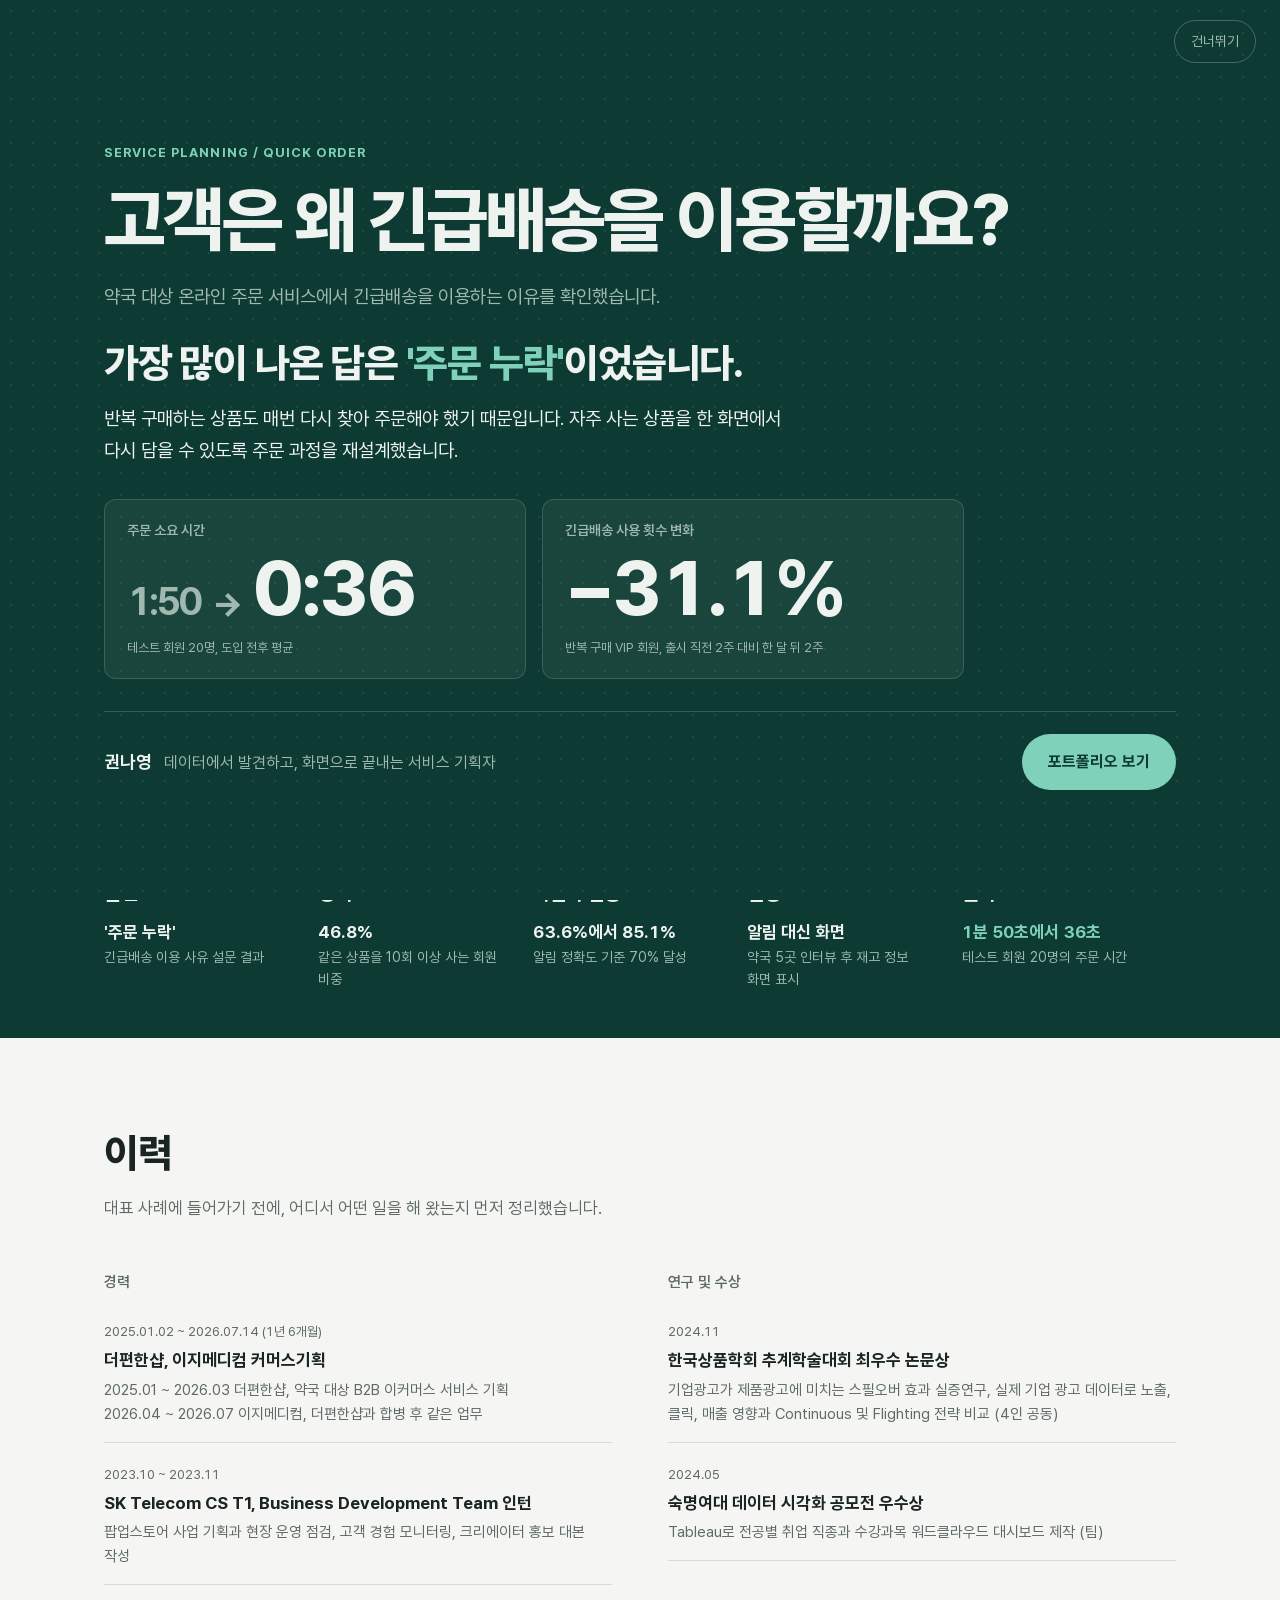
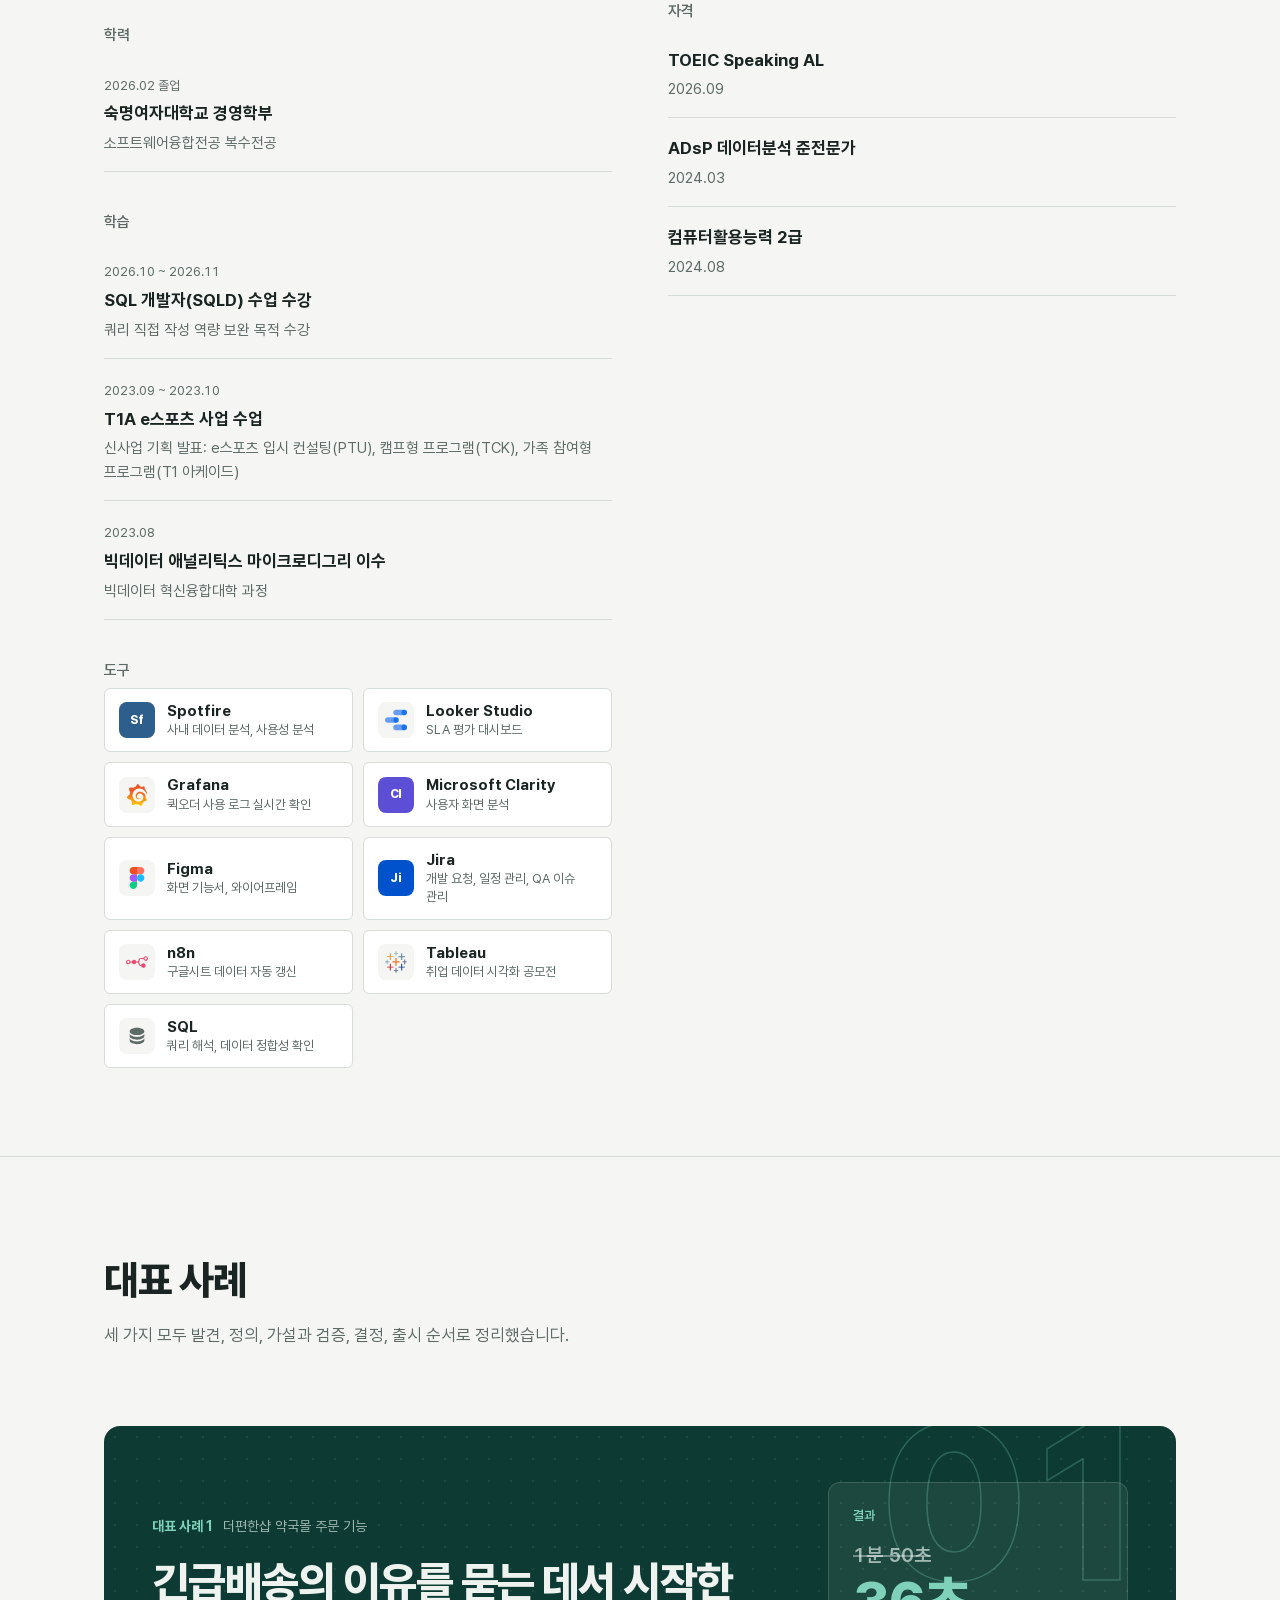
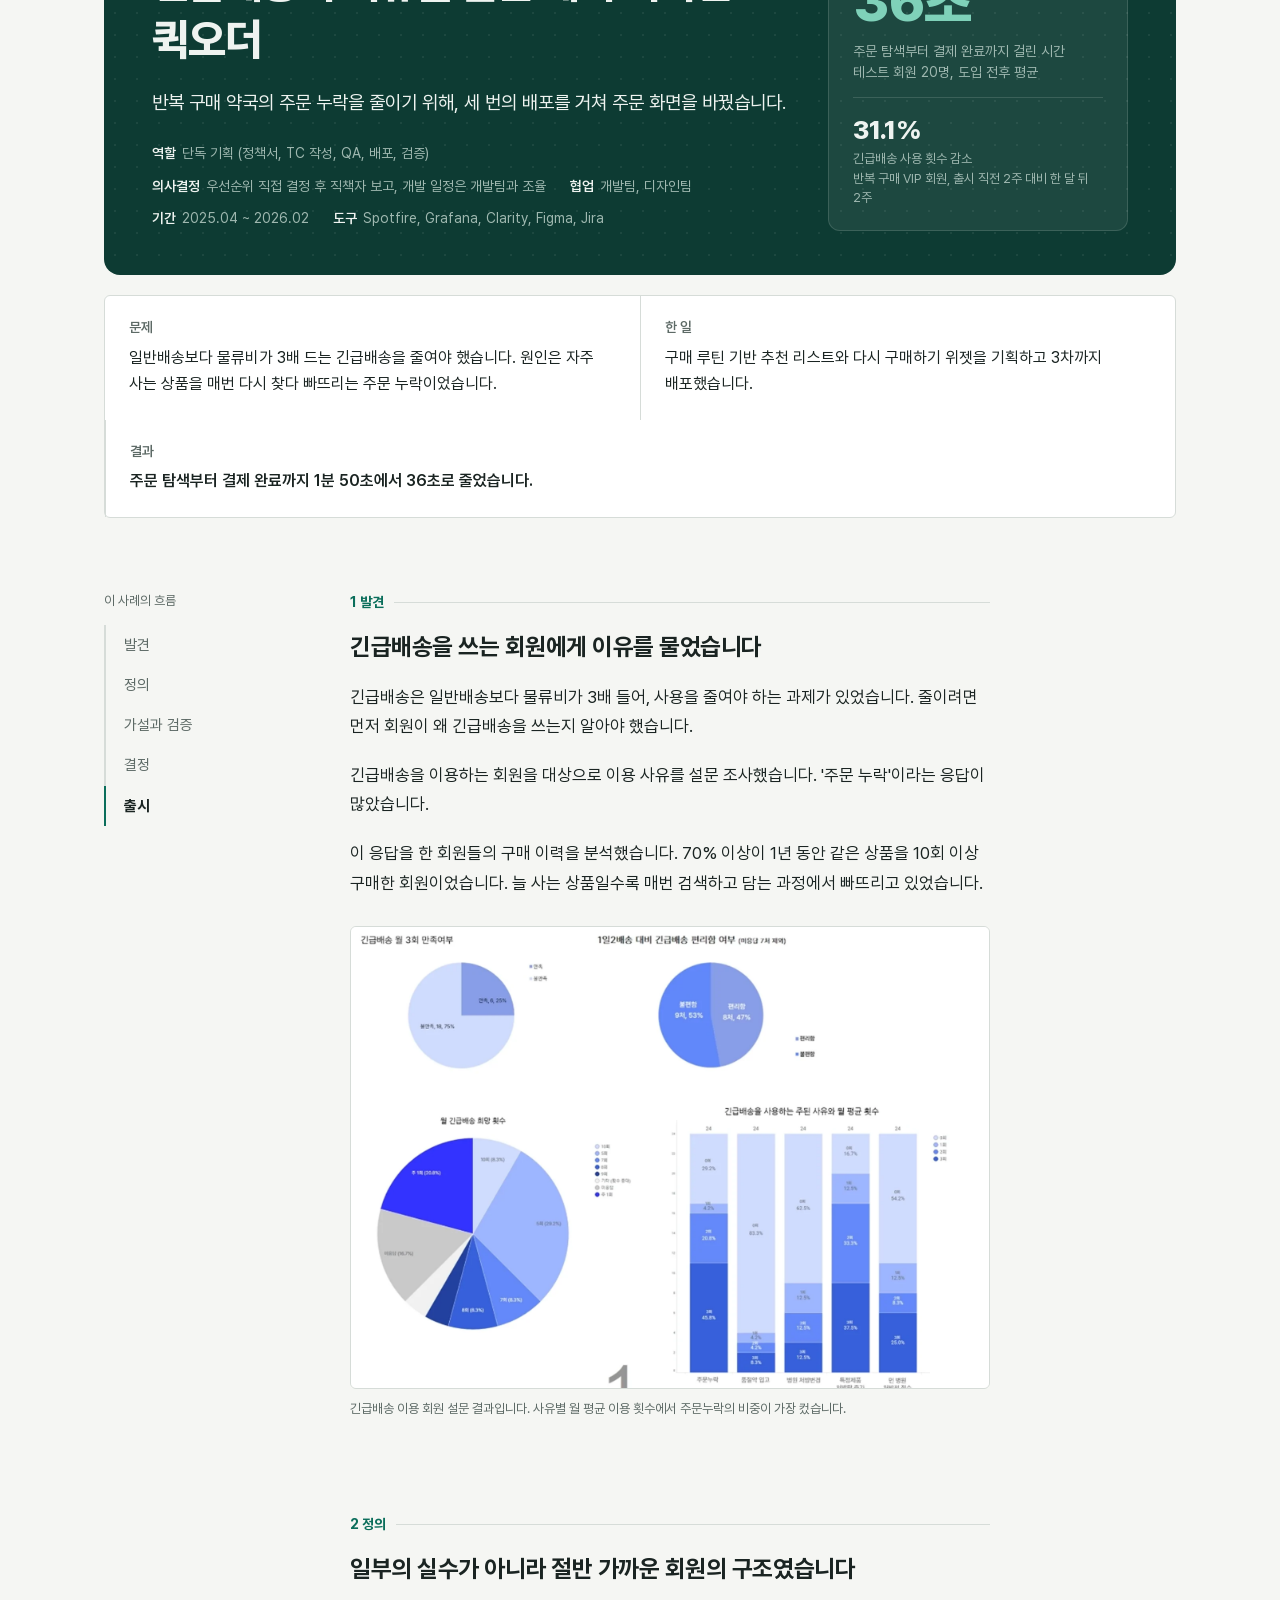
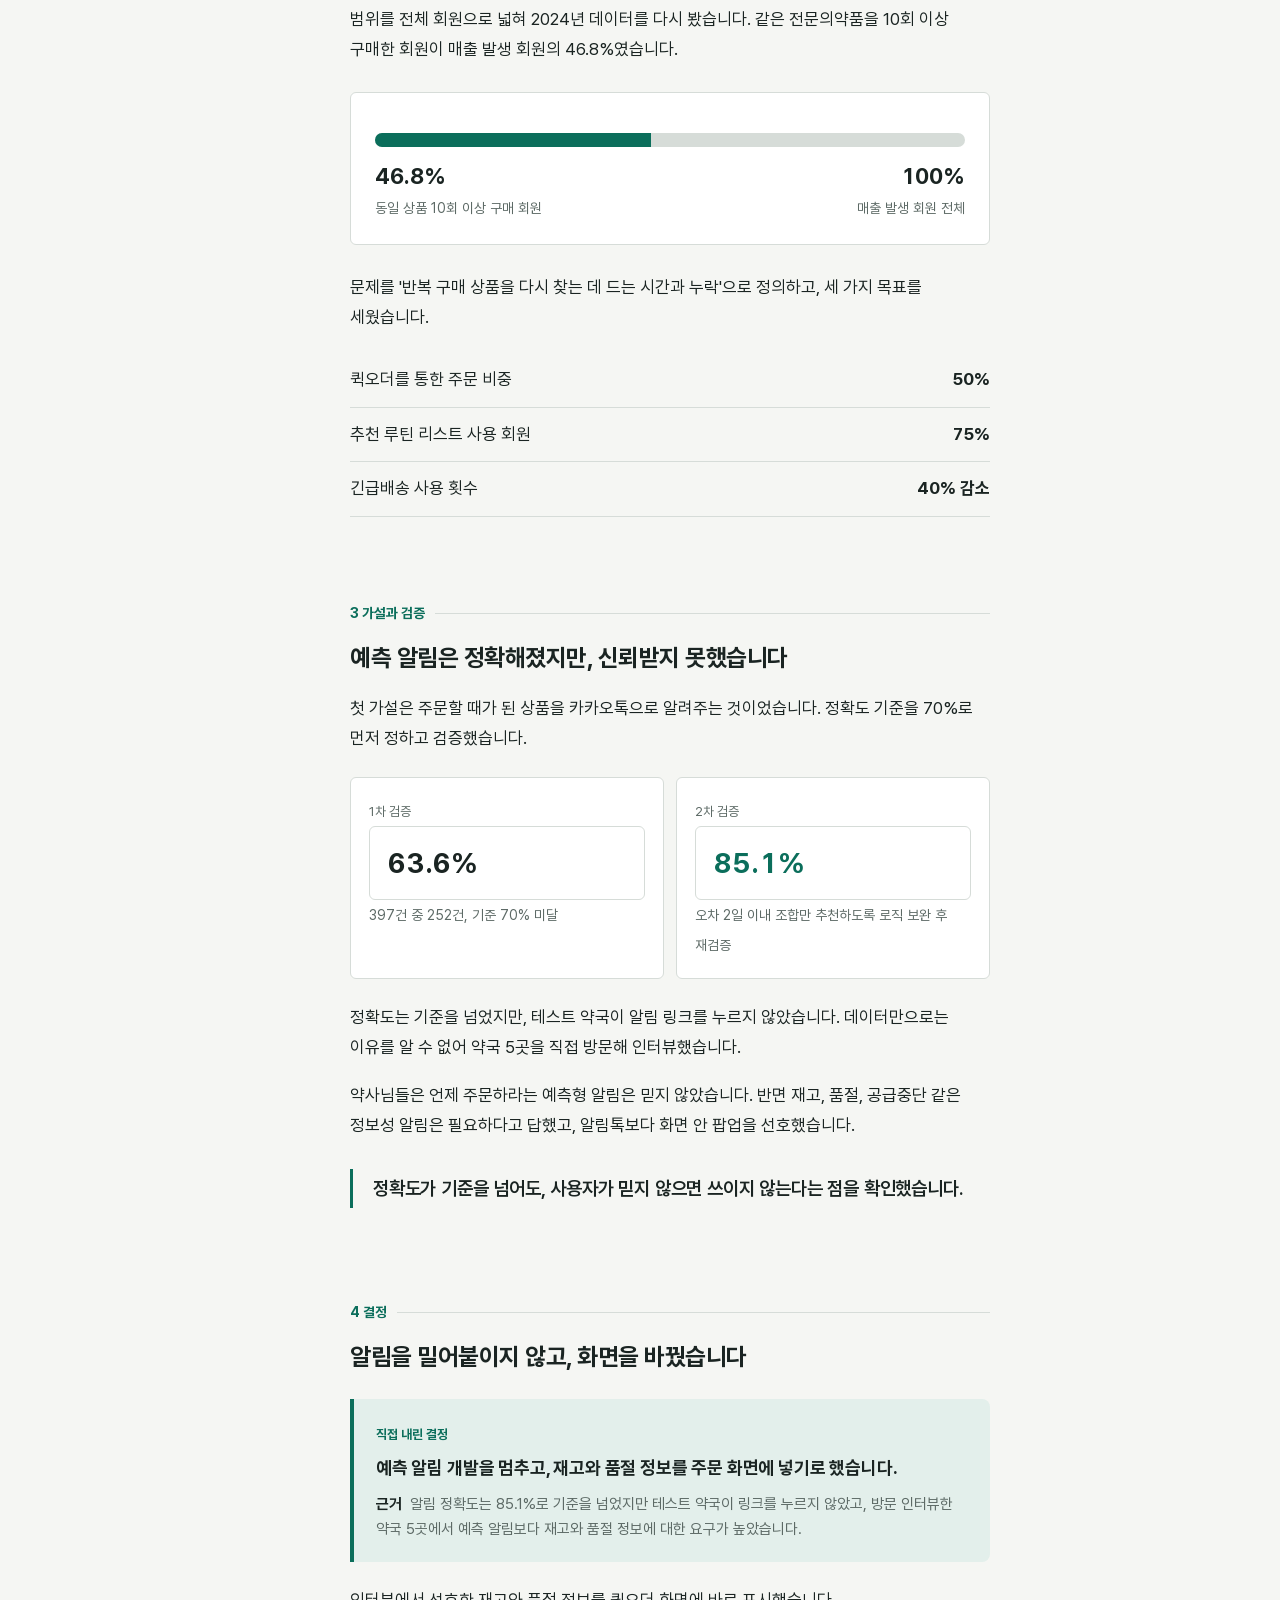
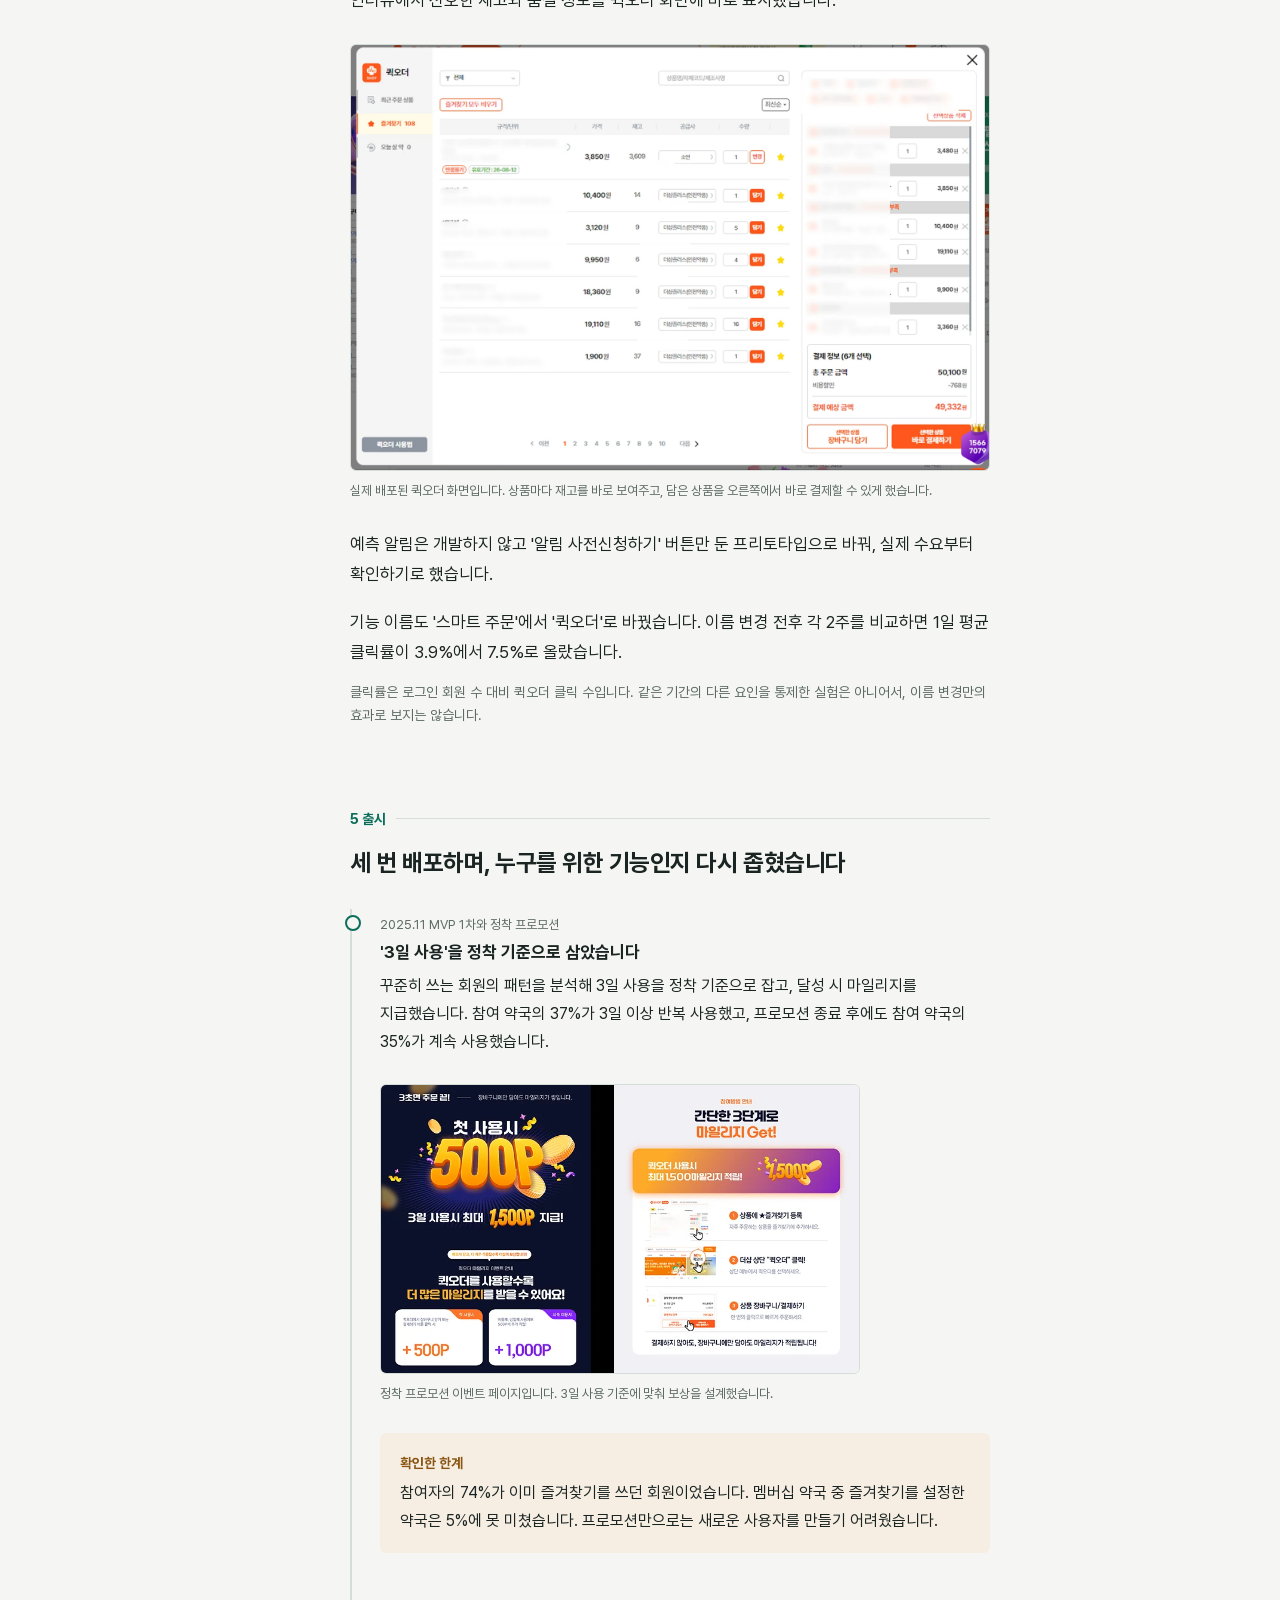
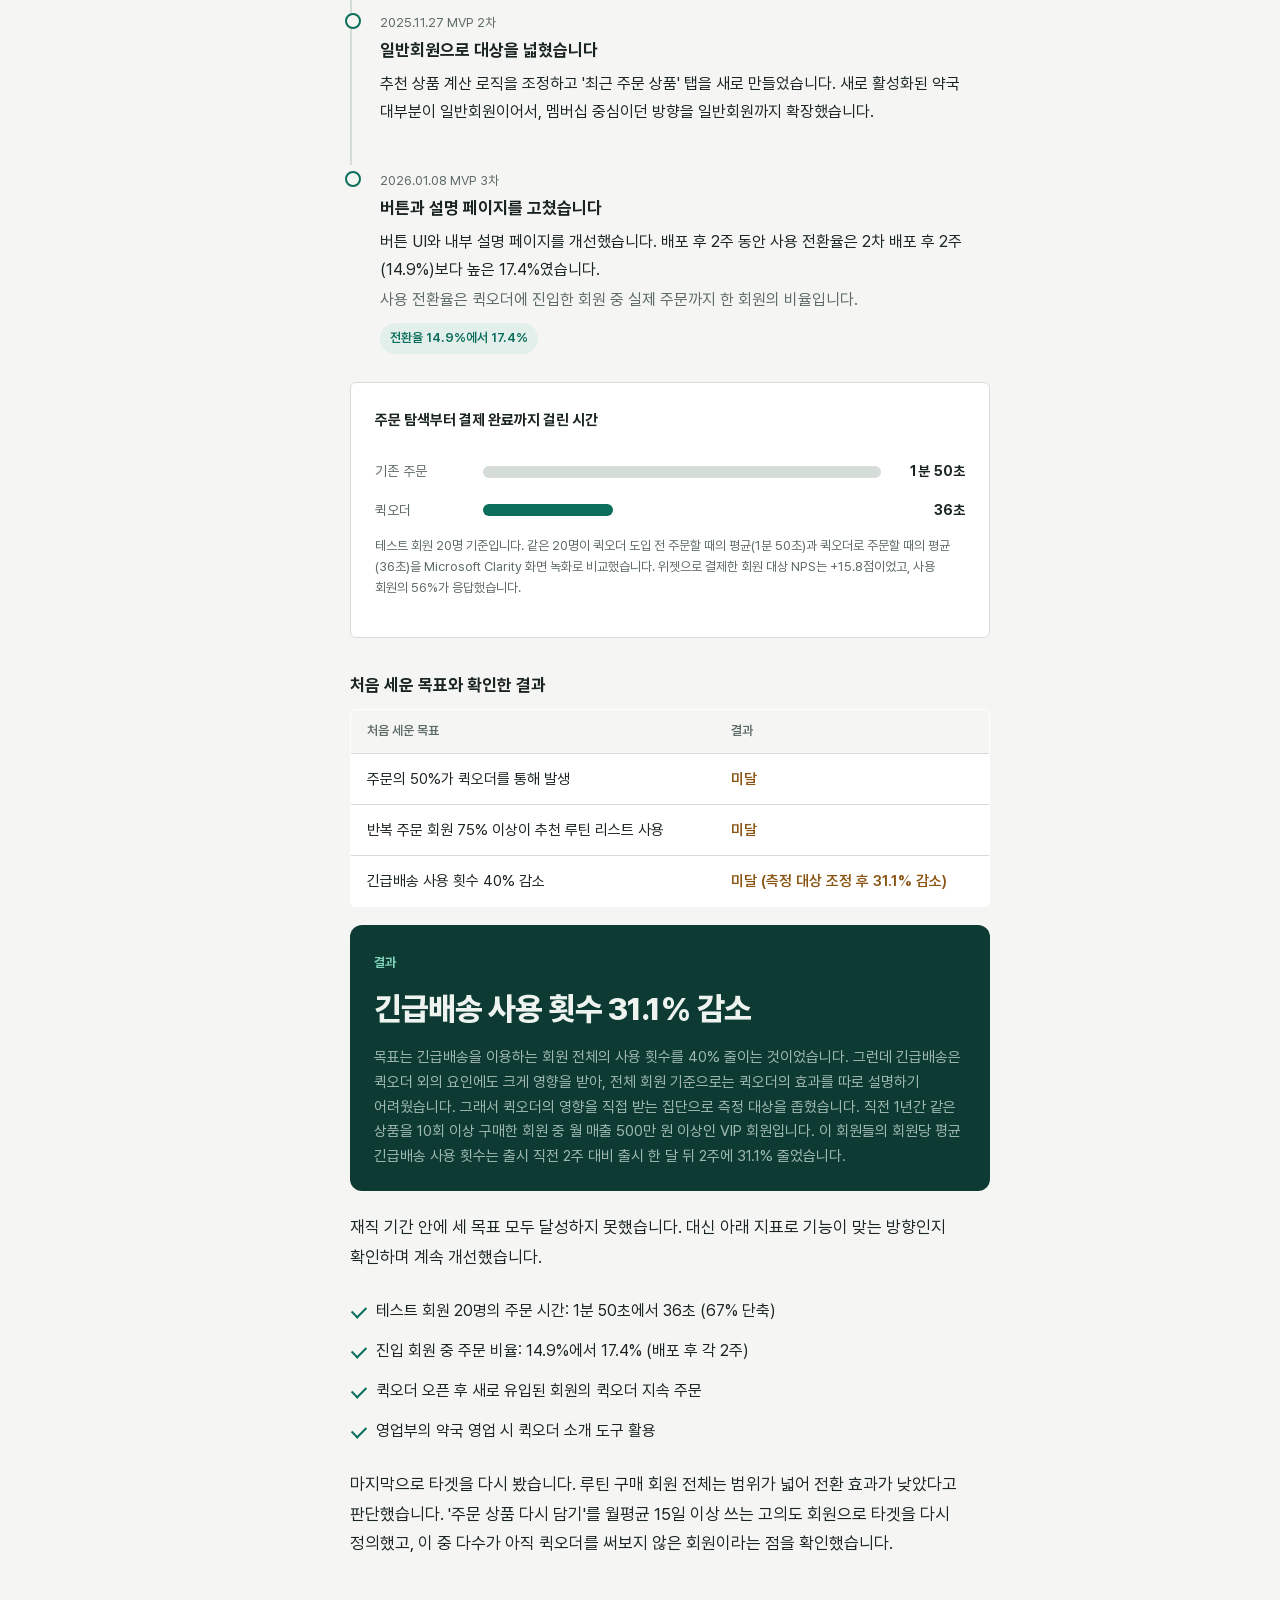
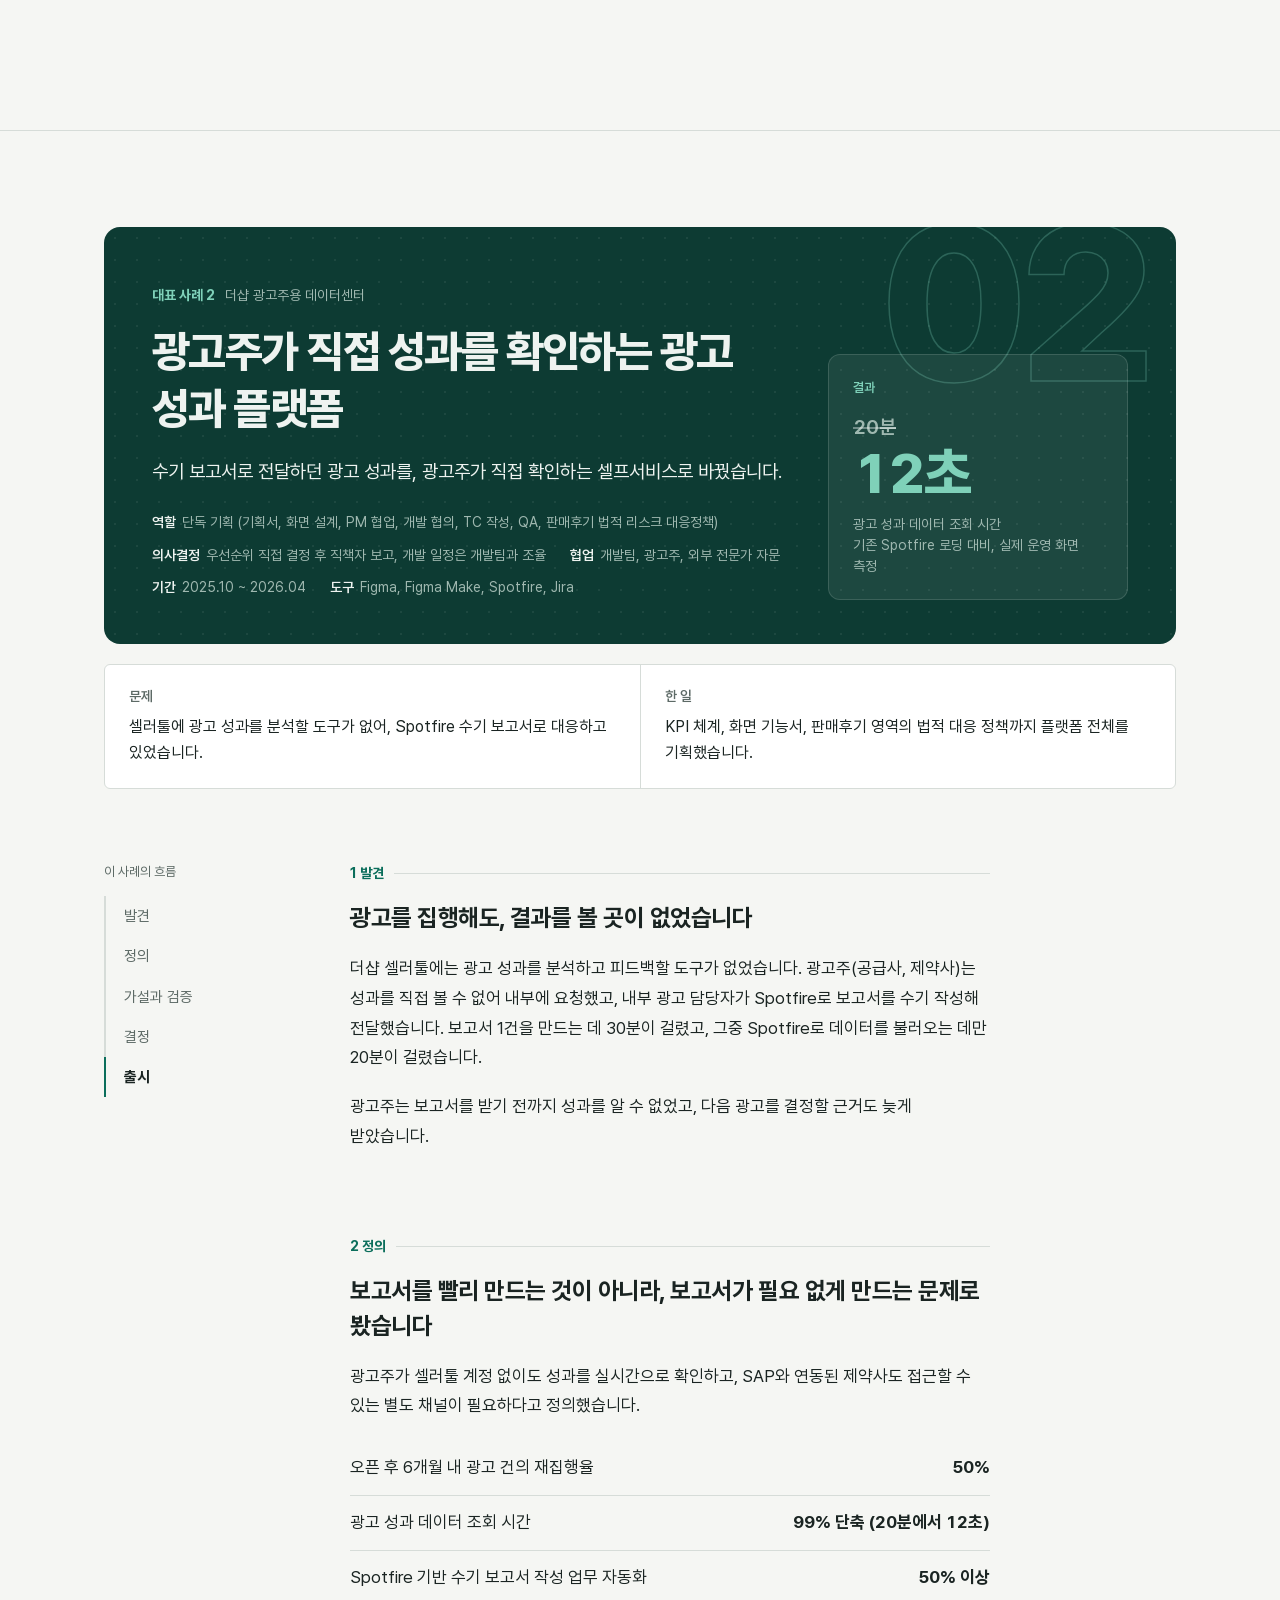
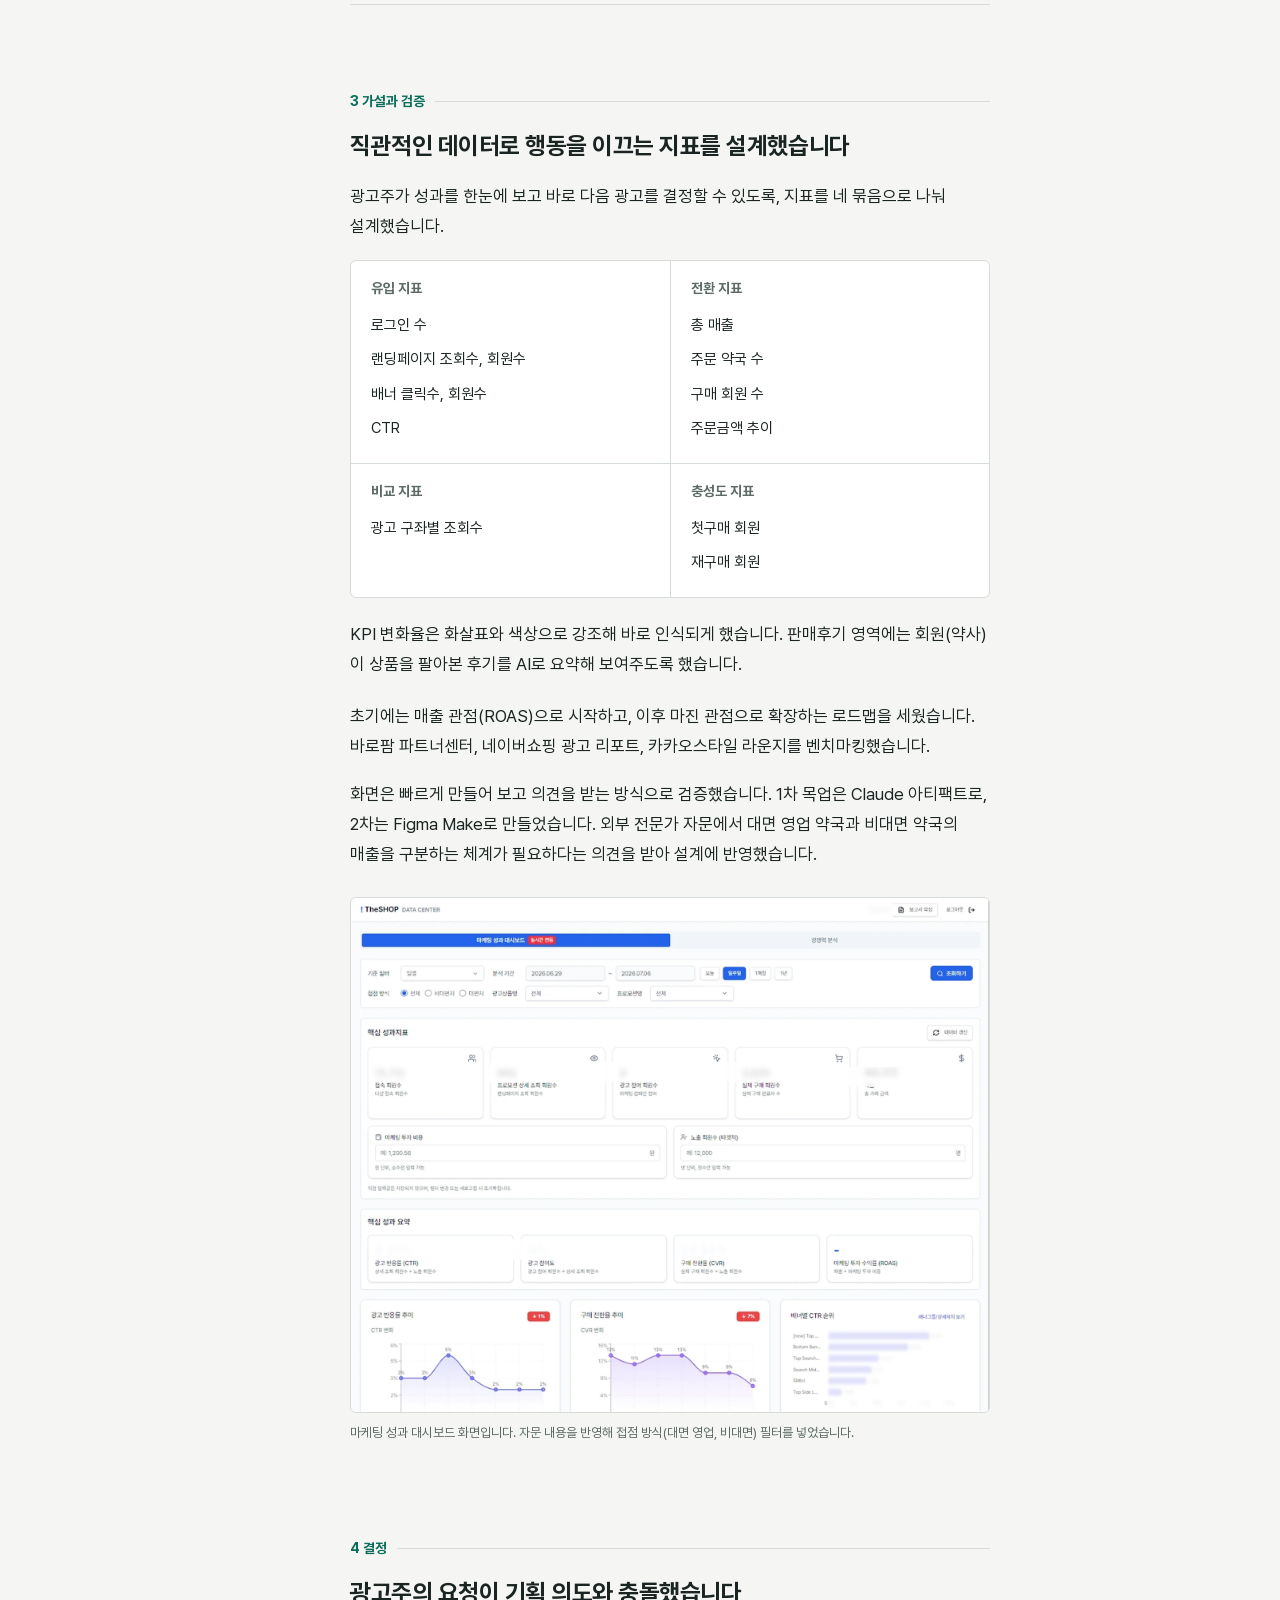
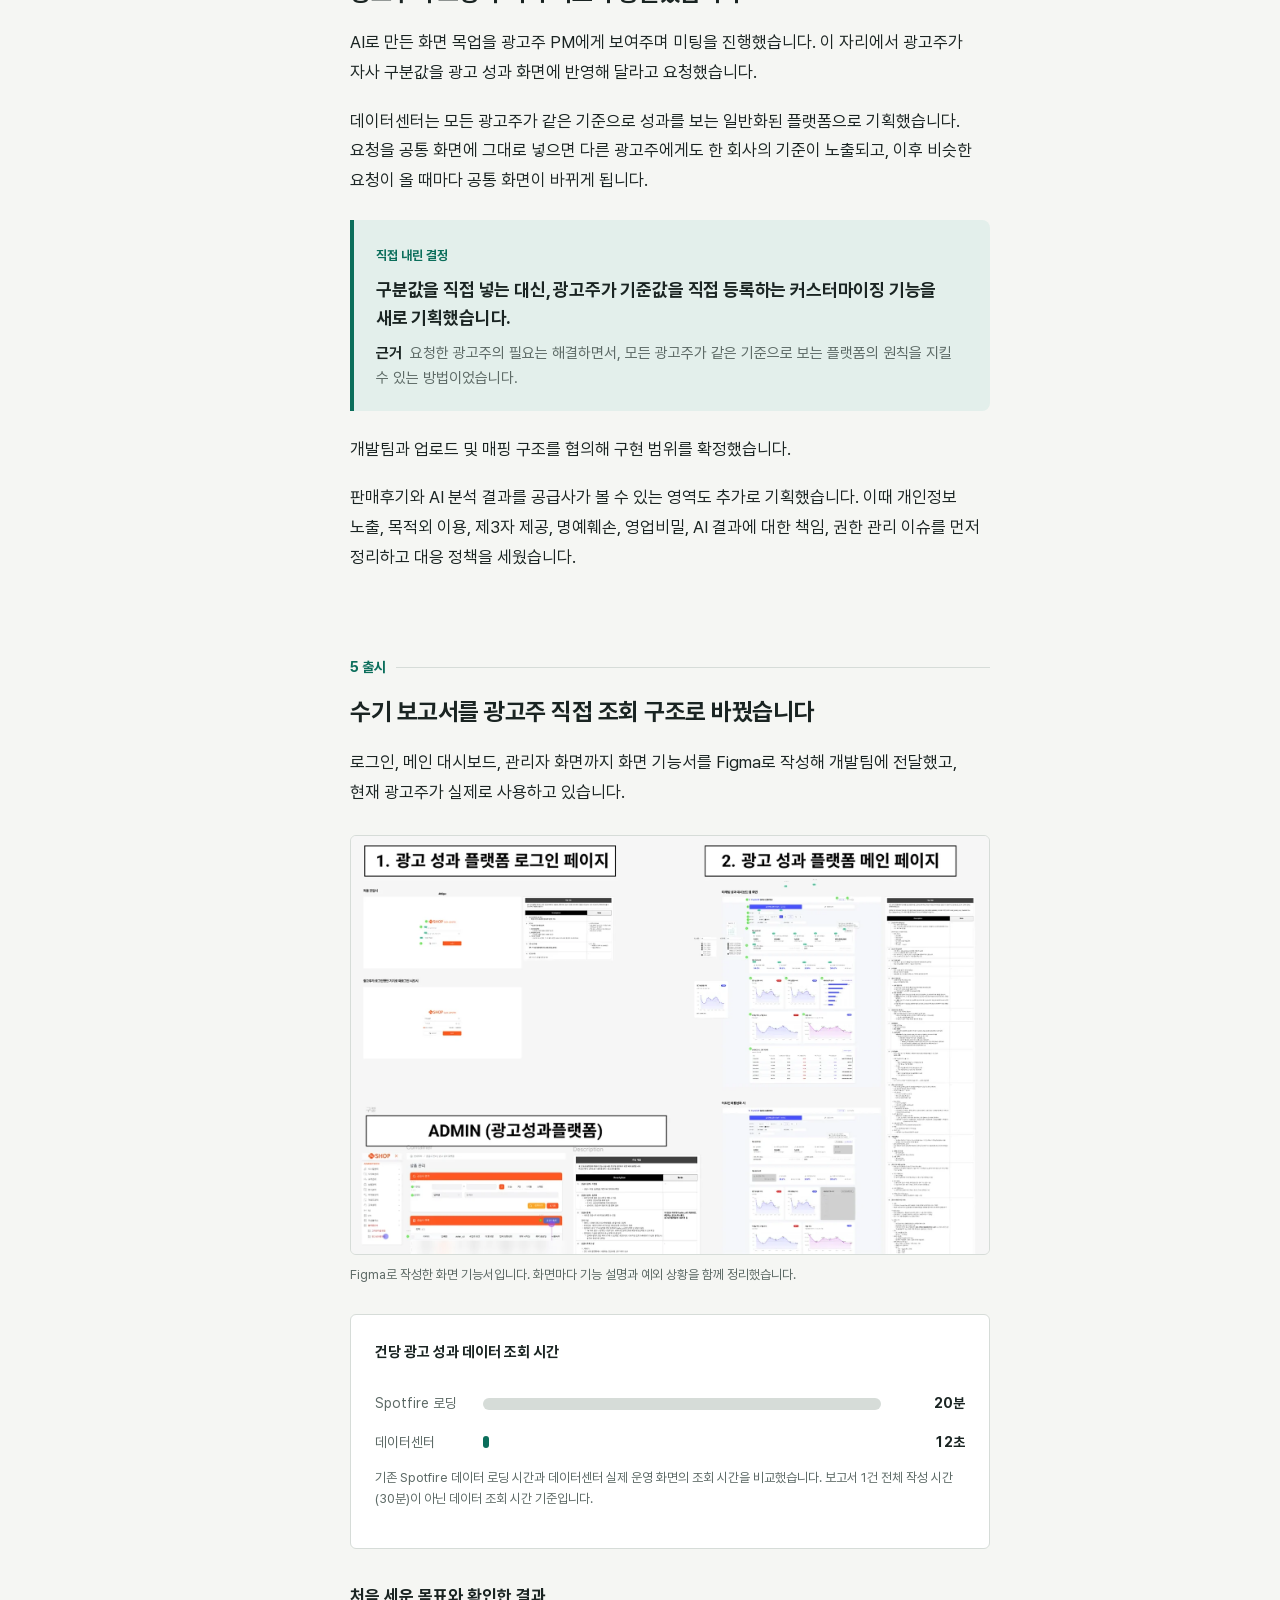
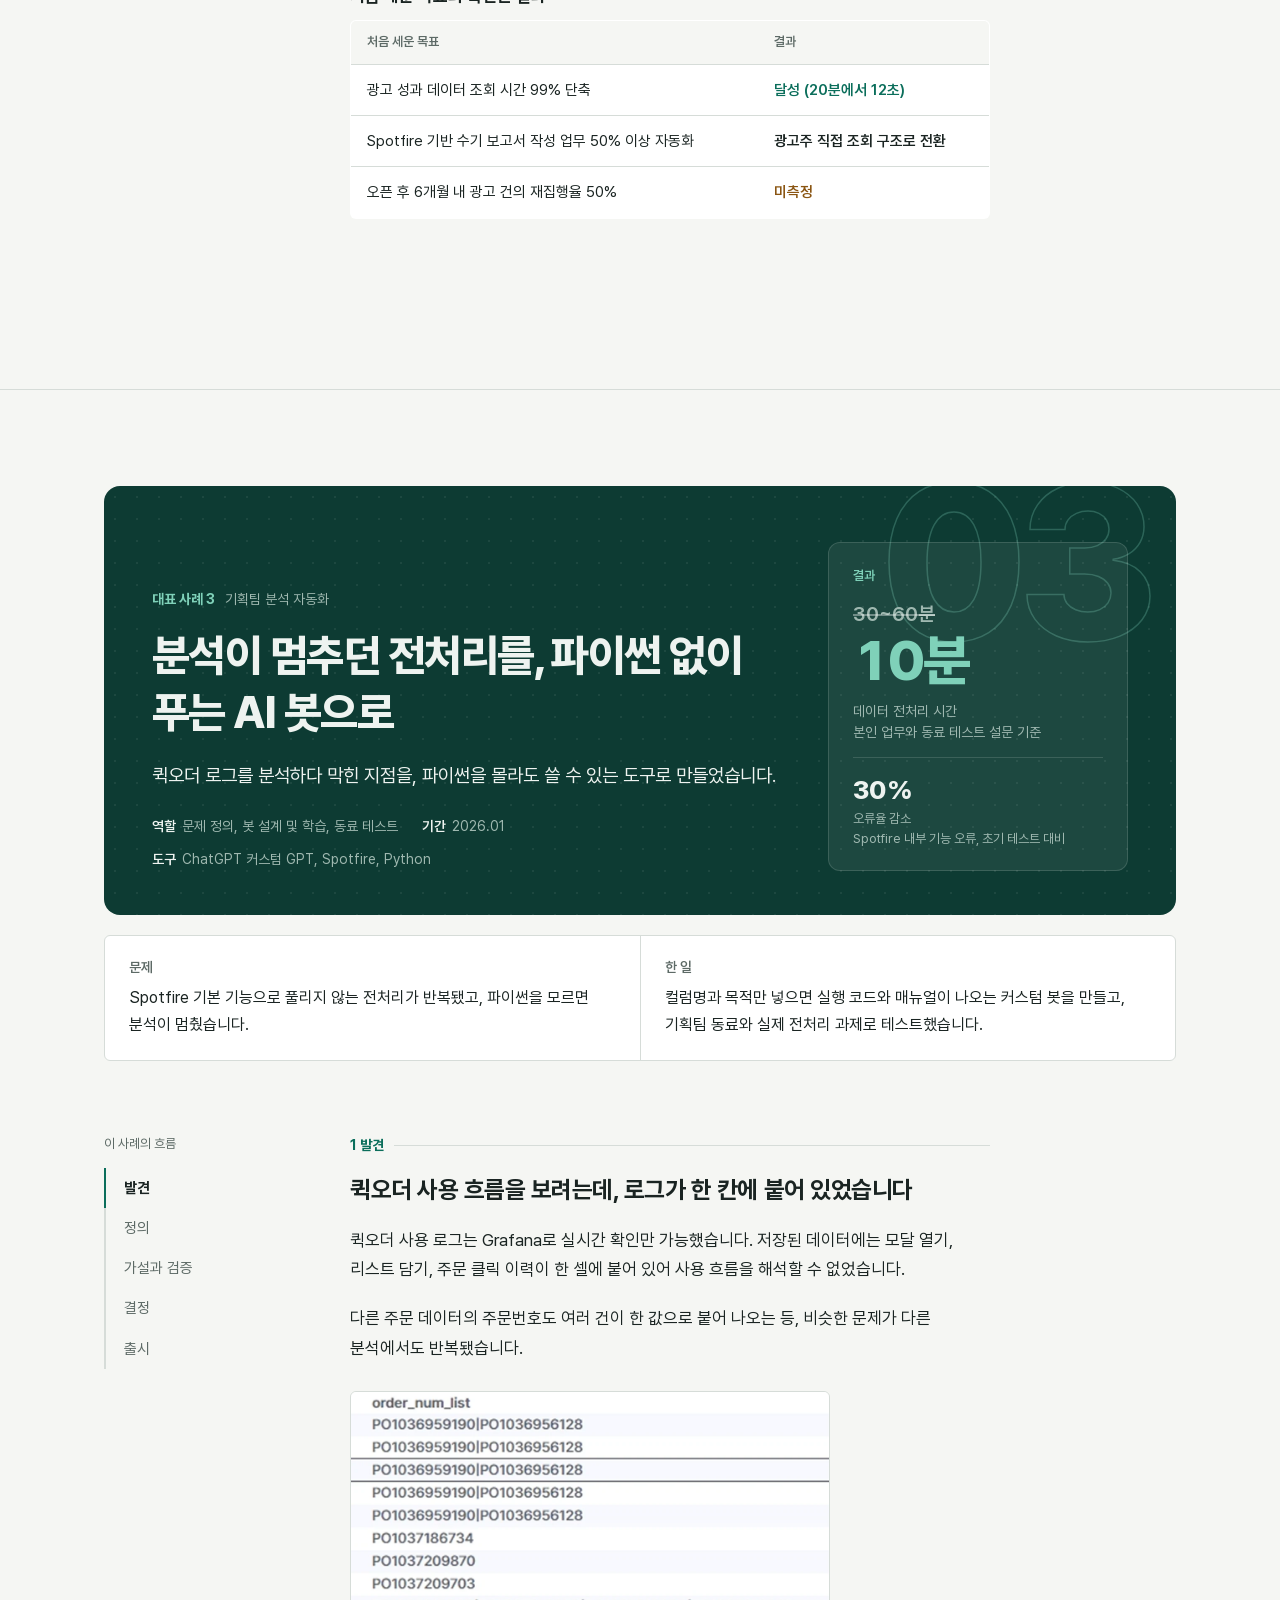
==== index.html @ 9def1ba0 "Add files via upload" ====
<!doctype html>
<html lang="ko">
<head>
<meta charset="utf-8">
<meta name="viewport" content="width=device-width, initial-scale=1">
<title>권나영 서비스 기획 포트폴리오</title>
<meta name="description" content="데이터에서 고객 행동을 발견하고, 문제를 정의하고, 가설을 검증해 실제 화면과 정책으로 바꾸는 서비스 기획자 권나영의 포트폴리오입니다.">
<meta property="og:title" content="권나영 서비스 기획 포트폴리오">
<meta property="og:description" content="발견, 정의, 검증, 결정, 출시. 데이터에서 시작해 실제 화면으로 끝나는 기획 사례를 정리했습니다.">
<meta property="og:type" content="website">
<link rel="stylesheet" href="https://cdn.jsdelivr.net/gh/orioncactus/pretendard@v1.3.9/dist/web/variable/pretendardvariable-dynamic-subset.min.css">
<link rel="preload" href="fonts/Pretendard-Regular.woff2" as="font" type="font/woff2" crossorigin>
<link rel="preload" href="fonts/Pretendard-ExtraBold.woff2" as="font" type="font/woff2" crossorigin>
<script>
try{ if(!sessionStorage.getItem('introSeen') && !matchMedia('(prefers-reduced-motion: reduce)').matches){ document.documentElement.classList.add('intro-on'); } }catch(e){ document.documentElement.classList.add('intro-on'); }
</script>
<style>
/* Pretendard: fonts 폴더의 woff2를 우선 사용하고, 없으면 위 CDN 버전으로 대체됩니다 */
@font-face{font-family:"Pretendard";font-weight:400;font-display:swap;src:url("fonts/Pretendard-Regular.woff2") format("woff2")}
@font-face{font-family:"Pretendard";font-weight:500;font-display:swap;src:url("fonts/Pretendard-Medium.woff2") format("woff2")}
@font-face{font-family:"Pretendard";font-weight:600;font-display:swap;src:url("fonts/Pretendard-SemiBold.woff2") format("woff2")}
@font-face{font-family:"Pretendard";font-weight:700;font-display:swap;src:url("fonts/Pretendard-Bold.woff2") format("woff2")}
@font-face{font-family:"Pretendard";font-weight:800;font-display:swap;src:url("fonts/Pretendard-ExtraBold.woff2") format("woff2")}
:root{
  --deep:#0D3B33;
  --deep-2:#124A40;
  --on-deep:#EEF3F0;
  --on-deep-muted:#9FB8B0;
  --mint:#7FD1B9;
  --bg:#F5F6F3;
  --surface:#FFFFFF;
  --ink:#1A2422;
  --muted:#5D6A66;
  --line:#D6DCD8;
  --accent:#0B6E5B;
  --accent-soft:#E3EFEB;
  --note:#8A5512;
  --note-soft:#F6EEE2;
  --sans:"Pretendard", "Pretendard Variable", -apple-system, "Apple SD Gothic Neo", "Malgun Gothic", sans-serif;
  --read:40rem;
}
*{box-sizing:border-box}
html{scroll-behavior:smooth;scroll-padding-top:72px}
body{margin:0;background:var(--bg);color:var(--ink);font-family:var(--sans);font-size:17px;line-height:1.75;word-break:keep-all;-webkit-font-smoothing:antialiased}
img{max-width:100%}
a{color:var(--accent)}
:focus-visible{outline:2px solid var(--accent);outline-offset:3px;border-radius:2px}
.skip{position:absolute;left:-999px;top:8px;background:var(--ink);color:#fff;padding:8px 14px;z-index:99}
.skip:focus{left:16px}
.wrap{max-width:1120px;margin:0 auto;padding:0 24px}
p{margin:0 0 1.1em}
h1,h2,h3,h4{margin:0;line-height:1.35;font-weight:700}

/* header */
.top{position:fixed;top:0;left:0;right:0;z-index:20;background:rgba(245,246,243,.94);backdrop-filter:blur(8px);border-bottom:1px solid var(--line);transition:background .25s,border-color .25s}
.top .wrap{display:flex;align-items:center;justify-content:space-between;height:60px;gap:16px}
.brand{font-weight:800;text-decoration:none;color:var(--ink);font-size:16px;letter-spacing:-.01em}
.brand span{color:var(--muted);font-weight:500;margin-left:8px}
.nav{display:flex;gap:22px}
.nav a{color:var(--muted);text-decoration:none;font-size:15px;font-weight:500}
.nav a:hover,.nav a.on{color:var(--ink)}
.top.dark{background:transparent;border-color:transparent;backdrop-filter:none}
.top.dark.solid{background:rgba(13,59,51,.96);border-color:rgba(238,243,240,.08)}
.top.dark .brand{color:var(--on-deep)}
.top.dark .brand span,.top.dark .nav a{color:var(--on-deep-muted)}
.top.dark .nav a:hover{color:var(--on-deep)}
@media (max-width:720px){.nav{gap:14px}.nav a.hide-sm{display:none}.brand span{display:none}}

/* cover */
.cover{position:relative;min-height:100vh;min-height:100svh;background:var(--deep);color:var(--on-deep);display:flex;flex-direction:column;justify-content:space-between;padding:120px 0 48px;overflow:hidden}
.cover::after{content:"";position:absolute;inset:0;background:radial-gradient(circle at 85% 15%,rgba(127,209,185,.13),transparent 45%);pointer-events:none}
.cover .wrap{position:relative;z-index:1;width:100%}
.who{font-size:15px;font-weight:600;color:var(--mint);margin-bottom:28px}
.who span{color:var(--on-deep-muted);font-weight:500;margin-left:10px}
.cover h1{font-size:clamp(36px,6.6vw,84px);line-height:1.18;font-weight:800;letter-spacing:-.04em;max-width:13.5em}
.cover h1 em{font-style:normal;color:var(--mint)}
.nw{white-space:nowrap}
.cover .lede{margin-top:32px;max-width:36rem;color:var(--on-deep-muted);font-size:18px;line-height:1.7}
.cover .lede+.lede{margin-top:12px}
.cover .cta{margin-top:36px}
.cover .btn{border-color:rgba(238,243,240,.5);color:var(--on-deep)}
.cover .btn.primary{background:var(--on-deep);border-color:var(--on-deep);color:var(--deep)}

.track-t{font-size:14px;color:var(--on-deep-muted);margin:64px 0 18px}
.track{margin:0;padding:0;list-style:none;display:grid;grid-template-columns:repeat(5,1fr);position:relative}
.track::before{content:"";position:absolute;left:0;right:0;top:0;height:2px;background:rgba(238,243,240,.28);transform-origin:left;animation:draw 1.1s cubic-bezier(.6,0,.2,1) .2s both}
.track li{position:relative;padding:22px 20px 0 0;animation:rise .6s ease both}
.track li::before{content:"";position:absolute;top:-6px;left:0;width:14px;height:14px;border-radius:50%;background:var(--deep);border:2px solid var(--on-deep)}
.track li:last-child::before{background:var(--mint);border-color:var(--mint)}
.track li:nth-child(1){animation-delay:.35s}.track li:nth-child(2){animation-delay:.5s}.track li:nth-child(3){animation-delay:.65s}.track li:nth-child(4){animation-delay:.8s}.track li:nth-child(5){animation-delay:.95s}
.track .n{font-size:13px;color:var(--on-deep-muted);font-variant-numeric:tabular-nums}
.track b{display:block;font-size:20px;font-weight:700;margin-top:2px;letter-spacing:-.02em}
.track .proof{display:block;font-size:14px;line-height:1.55;color:var(--on-deep-muted);margin-top:8px;max-width:13em}
.track .proof strong{display:block;color:var(--on-deep);font-size:17px;font-weight:700;font-variant-numeric:tabular-nums;margin-bottom:2px}
.track li:last-child .proof strong{color:var(--mint)}
@keyframes draw{from{transform:scaleX(0)}to{transform:scaleX(1)}}
@keyframes rise{from{opacity:0;transform:translateY(10px)}to{opacity:1;transform:none}}
@media (max-width:820px){
  .track{grid-template-columns:1fr;padding-left:26px}
  .track::before{top:0;bottom:0;left:6px;right:auto;width:2px;height:auto;transform-origin:top;animation-name:drawv}
  .track li{padding:0 0 22px}
  .track li::before{left:-26px;top:4px}
  .track .proof{max-width:none}
  .cover{padding-top:104px}
}
@keyframes drawv{from{transform:scaleY(0)}to{transform:scaleY(1)}}

.cta{margin-top:40px;display:flex;flex-wrap:wrap;gap:12px}
.btn{display:inline-block;padding:12px 20px;border:1.5px solid var(--ink);color:var(--ink);text-decoration:none;font-weight:600;font-size:15px;border-radius:4px}
.btn.primary{background:var(--ink);color:#fff}

/* section heads */
.sec{padding:88px 0;border-top:1px solid var(--line)}
.sec-head{max-width:var(--read);margin-bottom:48px}
.sec-head h2{font-size:clamp(28px,3.8vw,40px);font-weight:800;letter-spacing:-.03em}
.cases-head{padding:96px 0 0;border-top:1px solid var(--line)}
#case-quick{border-top:0;padding-top:56px}
.cases-head .sec-head{margin-bottom:0}
.sec-head p{margin-top:14px;color:var(--muted)}

/* case */
.case{padding:96px 0;border-top:1px solid var(--line)}
.ch-text{max-width:46rem}
.case-tag{font-size:14px;color:var(--muted)}
.case-tag b{color:var(--accent);font-weight:700;margin-right:10px}
.case h2{font-size:clamp(28px,4.2vw,44px);font-weight:800;letter-spacing:-.035em;margin-top:14px;line-height:1.3}
.case .lead{font-size:19px;margin-top:18px;color:var(--ink);max-width:44rem}
.meta{display:flex;flex-wrap:wrap;gap:8px 24px;margin-top:22px;font-size:14px;color:var(--muted)}
.meta strong{color:var(--ink);font-weight:600;margin-right:6px}

.glance{margin-top:40px;display:grid;grid-template-columns:repeat(3,1fr);background:var(--surface);border:1px solid var(--line);border-radius:6px}
.glance div{padding:22px 24px}
.glance div+div{border-left:1px solid var(--line)}
.glance h3{font-size:14px;color:var(--muted);font-weight:600;margin-bottom:8px}
.glance p{margin:0;font-size:16px;line-height:1.65}
.glance .res p{font-weight:600}
@media (max-width:820px){.glance{grid-template-columns:1fr}.glance div+div{border-left:0;border-top:1px solid var(--line)}}

.story{display:grid;grid-template-columns:190px minmax(0,1fr);gap:56px;margin-top:72px}
.rail{position:sticky;top:96px;align-self:start}
.rail ol{margin:0;padding:0;list-style:none;border-left:2px solid var(--line)}
.rail li a{display:block;padding:7px 0 7px 18px;margin-left:-2px;border-left:2px solid transparent;color:var(--muted);text-decoration:none;font-size:15px}
.rail li a.on{color:var(--ink);font-weight:700;border-left-color:var(--accent)}
.rail .rail-t{font-size:13px;color:var(--muted);margin-bottom:12px}
@media (max-width:900px){.story{grid-template-columns:1fr;gap:0}.rail{display:none}}

.chap{max-width:var(--read);padding-bottom:56px}
.chap+.chap{padding-top:8px}
.step{font-size:14px;font-weight:700;color:var(--accent);display:flex;align-items:center;gap:10px}
.step::after{content:"";height:1px;background:var(--line);flex:1}
.chap h3{font-size:24px;font-weight:700;letter-spacing:-.02em;margin:10px 0 18px;line-height:1.45}

/* content blocks */
.figure{margin:28px 0;padding:24px;background:var(--surface);border:1px solid var(--line);border-radius:6px}
.figure .cap{font-size:13px;color:var(--muted);margin-top:14px;line-height:1.6}
.insight{margin:28px 0;padding:4px 0 4px 20px;border-left:3px solid var(--accent);font-size:19px;font-weight:600;line-height:1.65;letter-spacing:-.01em}
.limit{margin:24px 0;padding:18px 20px;background:var(--note-soft);border-radius:6px;font-size:16px}
.limit b{color:var(--note);display:block;margin-bottom:4px;font-size:14px}

.okr{margin:20px 0;padding:0;list-style:none;counter-reset:o}
.okr li{padding:12px 0;border-bottom:1px solid var(--line);display:flex;justify-content:space-between;gap:16px}
.okr li span:last-child{font-weight:700;white-space:nowrap;font-variant-numeric:tabular-nums}

.share{display:flex;height:14px;border-radius:7px;overflow:hidden;background:var(--line);margin:16px 0 10px}
.share i{display:block;background:var(--accent)}
.share-legend{display:flex;justify-content:space-between;font-size:14px;color:var(--muted)}
.share-legend b{color:var(--ink);font-size:22px;display:block;font-variant-numeric:tabular-nums}

.ba{display:grid;gap:14px}
.ba-row{display:grid;grid-template-columns:96px 1fr 72px;align-items:center;gap:12px;font-size:14px}
.ba-row .lab{color:var(--muted)}
.ba-row .bar{height:12px;border-radius:6px;background:var(--line)}
.ba-row .bar.after{background:var(--accent)}
.ba-row .val{font-weight:700;text-align:right;font-variant-numeric:tabular-nums}
.ba-title{font-weight:700;font-size:15px;margin-bottom:12px}
.ba + .ba{margin-top:26px;padding-top:22px;border-top:1px dashed var(--line)}

.verify{display:grid;grid-template-columns:1fr 1fr;gap:12px;margin:24px 0}
.verify div{background:var(--surface);border:1px solid var(--line);border-radius:6px;padding:18px}
.verify .k{font-size:13px;color:var(--muted)}
.verify .v{font-size:28px;font-weight:700;font-variant-numeric:tabular-nums;line-height:1.3}
.verify .s{font-size:14px;color:var(--muted)}
.verify .pass .v{color:var(--accent)}
@media (max-width:520px){.verify{grid-template-columns:1fr}}

.timeline{margin:28px 0;padding:0;list-style:none}
.timeline li{position:relative;padding:0 0 30px 28px;border-left:2px solid var(--line)}
.timeline li:last-child{border-left-color:transparent;padding-bottom:0}
.timeline li::before{content:"";position:absolute;left:-7px;top:6px;width:12px;height:12px;border-radius:50%;background:var(--bg);border:2px solid var(--accent)}
.timeline .when{font-size:13px;color:var(--muted)}
.timeline h4{font-size:17px;margin:2px 0 8px}
.timeline p{font-size:16px;margin-bottom:.6em}
.chips{display:flex;flex-wrap:wrap;gap:8px;margin-top:6px}
.chip{font-size:13px;padding:4px 10px;background:var(--accent-soft);color:var(--accent);border-radius:999px;font-weight:600}

.kpi{display:grid;grid-template-columns:1fr 1fr;gap:0;border:1px solid var(--line);border-radius:6px;overflow:hidden;background:var(--surface)}
.kpi > div{padding:18px 20px}
.kpi > div+div{border-left:1px solid var(--line)}
.kpi h4{font-size:14px;color:var(--muted);margin-bottom:10px}
.kpi ul{margin:0;padding:0;list-style:none;font-size:15px}
.kpi li{padding:4px 0}
.kpi li.core{font-weight:700;color:var(--accent)}
@media (max-width:520px){.kpi{grid-template-columns:1fr}.kpi > div+div{border-left:0;border-top:1px solid var(--line)}}

.io{display:grid;grid-template-columns:1fr 1fr;gap:12px}
.io > div{border:1px solid var(--line);border-radius:6px;padding:16px;background:var(--bg);font-size:14px;line-height:1.65}
.io h4{font-size:13px;color:var(--muted);margin-bottom:8px;font-weight:600}
@media (max-width:520px){.io{grid-template-columns:1fr}}

.role{margin-top:8px;font-size:15px;color:var(--muted)}

.shot{margin:28px 0}
.shot.small{max-width:30rem}
.zoom{display:block;width:100%;padding:0;border:1px solid var(--line);border-radius:6px;overflow:hidden;background:var(--surface);cursor:zoom-in}
.zoom img{display:block;width:100%;height:auto}
.shot figcaption{font-size:13px;color:var(--muted);margin-top:10px;line-height:1.6}
.lb{border:0;padding:0;background:transparent;max-width:min(1400px,94vw);max-height:92vh}
.lb::backdrop{background:rgba(10,20,18,.82)}
.lb img{display:block;max-width:100%;max-height:88vh;width:auto;height:auto;border-radius:6px;background:#fff}
.lb button{position:fixed;top:16px;right:20px;width:44px;height:44px;border-radius:50%;border:0;background:rgba(255,255,255,.9);font-size:22px;cursor:pointer}
.chap{min-width:0}

button.btn{font:inherit;font-weight:600;font-size:15px;cursor:pointer}
.toast{position:fixed;left:50%;bottom:32px;transform:translate(-50%,16px);background:var(--ink);color:#fff;padding:12px 20px;border-radius:999px;font-size:15px;font-weight:600;opacity:0;pointer-events:none;transition:opacity .25s,transform .25s;z-index:50}
.toast.show{opacity:1;transform:translate(-50%,0)}

/* opening */
.intro{display:none}
.intro-on .intro{display:flex}
.intro-on body{overflow:hidden}
.intro-on .track::before,.intro-on .track li,.intro-on .device-frame,.intro-on .float{animation-play-state:paused}
.intro{position:fixed;inset:0;z-index:100;background:var(--deep);color:var(--on-deep);align-items:center;transition:opacity .6s ease,transform .7s cubic-bezier(.7,0,.2,1)}
.intro::before{content:"";position:absolute;inset:0;background-image:radial-gradient(rgba(238,243,240,.08) 1px,transparent 1.2px);background-size:22px 22px;pointer-events:none}
.intro.out{opacity:0;transform:translateY(-6%)}
.intro-in{position:relative;width:100%;max-width:1120px;margin:0 auto;padding:72px 24px 40px;max-height:100vh;overflow-y:auto}
.il{margin:0;opacity:0;transform:translateY(14px);animation:rise .7s ease forwards}
.i-eye{font-size:13px;font-weight:700;letter-spacing:.08em;color:var(--mint);animation-delay:.2s}
.i-q{margin:14px 0 0;font-size:clamp(32px,5.6vw,72px);font-weight:800;letter-spacing:-.04em;line-height:1.15;animation-delay:.5s}
.i-ctx{margin-top:18px;font-size:clamp(16px,1.7vw,19px);color:var(--on-deep-muted);animation-delay:1.3s}
.i-ans{margin-top:24px;font-size:clamp(24px,3.4vw,40px);font-weight:800;letter-spacing:-.03em;line-height:1.3;animation-delay:2.1s}
.i-ans em{font-style:normal;color:var(--mint);white-space:nowrap}
.i-why{margin-top:14px;max-width:44rem;font-size:clamp(16px,1.7vw,19px);line-height:1.7;color:var(--on-deep);animation-delay:3.0s}
.i-metrics{margin-top:32px;display:grid;grid-template-columns:repeat(2,minmax(0,1fr));gap:16px;max-width:860px;animation-delay:4.0s}
.im{padding:18px 22px;border:1px solid rgba(238,243,240,.16);border-radius:12px;background:rgba(238,243,240,.05);display:flex;flex-direction:column}
.im-k{font-size:14px;font-weight:600;color:var(--on-deep-muted)}
.im-v{margin-top:6px;display:flex;align-items:baseline;gap:12px;font-size:clamp(40px,6vw,76px);font-weight:800;line-height:1.05;letter-spacing:-.04em;font-variant-numeric:tabular-nums}
.im-from{font-size:.5em;color:var(--on-deep-muted);font-weight:700}
.im-arrow{font-size:.45em;color:var(--on-deep-muted)}
.im-to{color:var(--on-deep);transition:color .4s}
.im-to.done{color:var(--mint)}
.im-b{margin-top:8px;font-size:13px;color:var(--on-deep-muted)}
@media (max-width:640px){.i-metrics{grid-template-columns:1fr}}
.i-sign{animation-delay:5.6s}
.sign{margin-top:32px;display:flex;align-items:center;justify-content:space-between;gap:20px;flex-wrap:wrap;padding-top:22px;border-top:1px solid rgba(238,243,240,.18)}
.sign p{margin:0;color:var(--on-deep-muted);font-size:16px}
.sign b{color:var(--on-deep);font-size:18px;margin-right:12px}
.intro-go{font:inherit;font-weight:700;font-size:16px;padding:14px 26px;border:0;border-radius:999px;background:var(--mint);color:var(--deep);cursor:pointer}
.intro-skip{position:absolute;top:20px;right:24px;z-index:1;font:inherit;font-size:14px;color:var(--on-deep-muted);background:transparent;border:1px solid rgba(238,243,240,.25);border-radius:999px;padding:8px 16px;cursor:pointer}
.intro-skip:hover{color:var(--on-deep)}

/* progress */
.progress{position:fixed;top:0;left:0;right:0;height:3px;z-index:40;pointer-events:none}
.progress i{display:block;height:100%;background:var(--mint);transform-origin:left;transform:scaleX(0)}

/* cover visual */
.cover::before{content:"";position:absolute;inset:0;background-image:radial-gradient(rgba(238,243,240,.09) 1px,transparent 1.2px);background-size:22px 22px;mask-image:linear-gradient(180deg,#000 0%,rgba(0,0,0,.4) 60%,transparent 100%);-webkit-mask-image:linear-gradient(180deg,#000 0%,rgba(0,0,0,.4) 60%,transparent 100%);pointer-events:none}
.cover-grid{display:grid;grid-template-columns:minmax(0,1.15fr) minmax(0,.85fr);gap:48px;align-items:center}
.cover .cover-text h1{max-width:none;font-size:clamp(36px,4.8vw,66px)}
@media (max-width:1100px){.cover .cover-text h1{font-size:clamp(34px,7vw,72px)}}
.device{position:relative;perspective:1600px}
.device-frame{border-radius:12px;overflow:hidden;background:#fff;box-shadow:0 40px 80px -20px rgba(0,0,0,.55),0 0 0 1px rgba(255,255,255,.12);transform:rotateY(-14deg) rotateX(6deg) rotateZ(1deg);transform-origin:left center;animation:tilt 1.2s cubic-bezier(.2,.7,.2,1) .2s both}
.device-frame img{display:block;width:100%;height:auto}
.float{position:absolute;background:var(--on-deep);color:var(--deep);border-radius:10px;padding:10px 14px;box-shadow:0 16px 32px -12px rgba(0,0,0,.5);animation:rise .6s ease both}
.float span{display:block;font-size:12px;font-weight:600;color:#4F6B63}
.float b{display:block;font-size:18px;font-weight:800;letter-spacing:-.02em;font-variant-numeric:tabular-nums}
.float i{font-style:normal;color:var(--accent)}
.f1{left:-28px;bottom:-22px;animation-delay:1.1s}
.f2{right:-10px;top:-24px;animation-delay:1.3s;background:var(--mint)}
.f2 span{color:#1E5446}
@keyframes tilt{from{opacity:0;transform:rotateY(-30deg) rotateX(10deg) translateY(30px)}to{opacity:1;transform:rotateY(-14deg) rotateX(6deg) rotateZ(1deg)}}
@media (max-width:1100px){.cover-grid{grid-template-columns:1fr}.device{display:none}}
@media (prefers-reduced-motion:reduce){.device-frame,.float{animation:none}}

/* case hero banner */
.case-hero{position:relative;overflow:hidden;display:grid;grid-template-columns:minmax(0,1fr) 300px;gap:40px;align-items:end;background:var(--deep);color:var(--on-deep);border-radius:16px;padding:56px 48px 44px}
.case-hero::before{content:"";position:absolute;inset:0;background-image:radial-gradient(rgba(238,243,240,.07) 1px,transparent 1.2px);background-size:22px 22px;pointer-events:none}
.ch-num{position:absolute;right:28px;top:-34px;font-size:220px;font-weight:800;line-height:1;letter-spacing:-.06em;color:transparent;-webkit-text-stroke:1.5px rgba(127,209,185,.28);pointer-events:none;font-variant-numeric:tabular-nums}
.ch-text{position:relative}
.case-hero .case-tag{color:var(--on-deep-muted)}
.case-hero .case-tag b{color:var(--mint)}
.case-hero h2{color:var(--on-deep)}
.case-hero .lead{color:var(--on-deep)}
.case-hero .meta{color:var(--on-deep-muted)}
.case-hero .meta strong{color:var(--on-deep)}
.ch-result{position:relative;background:rgba(238,243,240,.07);border:1px solid rgba(238,243,240,.14);border-radius:12px;padding:22px 24px;display:flex;flex-direction:column}
.ch-k{font-size:13px;font-weight:600;color:var(--mint)}
.ch-from{margin-top:10px;font-size:20px;font-weight:600;color:var(--on-deep-muted);text-decoration:line-through;text-decoration-color:rgba(238,243,240,.4);font-variant-numeric:tabular-nums}
.ch-to{font-size:56px;font-weight:800;line-height:1.05;letter-spacing:-.04em;color:var(--mint);font-variant-numeric:tabular-nums}
.ch-s{margin-top:10px;font-size:14px;color:var(--on-deep-muted);line-height:1.5}
.ch-extra{margin-top:14px;padding-top:12px;border-top:1px solid rgba(238,243,240,.14);font-size:13px;color:var(--on-deep-muted);line-height:1.5}
.ch-extra b{display:block;font-size:26px;font-weight:800;color:var(--on-deep);letter-spacing:-.02em}
.kpi.four{grid-template-columns:repeat(2,1fr)}
.kpi.four > div:nth-child(3),.kpi.four > div:nth-child(4){border-top:1px solid var(--line)}
.kpi.four > div:nth-child(3){border-left:0}
.glance.two{grid-template-columns:repeat(2,1fr);margin-top:20px}
@media (max-width:900px){
  .case-hero{grid-template-columns:1fr;padding:40px 24px 28px;gap:28px;border-radius:12px}
  .ch-num{font-size:140px;top:-20px;right:12px}
  .ch-to{font-size:44px}
}
@media (max-width:820px){.glance.two{grid-template-columns:1fr}}

.result-box{margin:8px 0 22px;padding:22px 24px;background:var(--deep);color:var(--on-deep);border-radius:12px}
.rb-k{font-size:13px;font-weight:700;color:var(--mint)}
.rb-t{margin:4px 0 8px;font-size:clamp(24px,3vw,32px);font-weight:800;letter-spacing:-.03em}
.rb-b{margin:0;font-size:15px;line-height:1.65;color:var(--on-deep-muted)}
@media print{.result-box{break-inside:avoid}}
.decision{margin:24px 0;padding:20px 22px;background:var(--accent-soft);border-left:4px solid var(--accent);border-radius:0 8px 8px 0}
.d-k{font-size:13px;font-weight:700;color:var(--accent)}
.d-t{margin:6px 0 10px;font-size:18px;font-weight:700;line-height:1.55;letter-spacing:-.01em}
.d-b{margin:0;font-size:15px;color:var(--muted);line-height:1.65}
.d-b b{color:var(--ink);margin-right:8px}
.basis{font-size:14px;color:var(--muted);line-height:1.65;margin-top:-.4em}
.gr-t{font-size:17px;margin:36px 0 12px}
.gr{width:100%;border-collapse:collapse;background:var(--surface);border:1px solid var(--line);border-radius:6px;overflow:hidden;font-size:15px;margin-bottom:18px}
.gr th{text-align:left;font-size:13px;color:var(--muted);font-weight:600;padding:10px 16px;background:var(--bg);border-bottom:1px solid var(--line)}
.gr td{padding:12px 16px;border-bottom:1px solid var(--line);vertical-align:top}
.gr tr:last-child td{border-bottom:0}
.gr td:last-child{white-space:nowrap;font-weight:600}
.gr td.na{color:var(--note)}
.gr td.ok{color:var(--accent)}
@media (max-width:520px){.gr td:last-child{white-space:normal}}
.checked{margin:0 0 1.1em;padding:0;list-style:none}
.checked li{position:relative;padding:6px 0 6px 26px;font-size:16px}
.checked li::before{content:"";position:absolute;left:2px;top:15px;width:12px;height:7px;border-left:2px solid var(--accent);border-bottom:2px solid var(--accent);transform:rotate(-45deg)}
@media print{.decision,.gr,.checked{break-inside:avoid}}

/* table of contents */
.toc-btn{font:inherit;font-size:14px;font-weight:600;padding:6px 14px;border-radius:999px;border:1px solid var(--line);background:var(--surface);color:var(--ink);cursor:pointer}
.top.dark .toc-btn{background:transparent;color:var(--on-deep);border-color:rgba(238,243,240,.35)}
.toc{position:fixed;top:0;right:0;bottom:0;width:min(420px,92vw);z-index:60;background:var(--surface);box-shadow:-20px 0 40px -20px rgba(0,0,0,.35);transform:translateX(100%);visibility:hidden;transition:transform .3s ease,visibility 0s .3s;overflow-y:auto}
.toc.open{transform:none;visibility:visible;transition:transform .3s ease}
.toc-dim{position:fixed;inset:0;z-index:55;background:rgba(10,20,18,.4)}
.toc-in{padding:24px 28px 40px}
.toc-head{display:flex;justify-content:space-between;align-items:center;margin-bottom:18px}
.toc-head h2{font-size:22px;font-weight:800;letter-spacing:-.02em}
.toc-close{font-size:26px;line-height:1;border:0;background:none;cursor:pointer;color:var(--muted);width:40px;height:40px}
.toc-list{list-style:none;margin:0;padding:0}
.toc-list > li{padding:14px 0;border-top:1px solid var(--line)}
.toc-list > li > a{display:flex;gap:12px;align-items:baseline;font-weight:700;font-size:17px;color:var(--ink);text-decoration:none}
.tn{font-size:13px;color:var(--accent);font-variant-numeric:tabular-nums}
.toc-list ul{list-style:none;margin:8px 0 0 33px;padding:0;display:flex;flex-wrap:wrap;gap:4px 14px}
.toc-list ul a{font-size:14px;color:var(--muted);text-decoration:none}
.toc a:hover{color:var(--accent)}
@media (max-width:720px){.toc-btn{padding:5px 11px}}
#brand{cursor:pointer}

/* more work */
.more{display:grid;grid-template-columns:repeat(2,1fr);gap:20px}
.more article{background:var(--surface);border:1px solid var(--line);border-top:4px solid var(--accent);border-radius:6px;padding:26px}
.more h3{font-size:19px}
.more .sub{font-size:14px;color:var(--muted);margin:4px 0 14px}
.more dl{margin:0;font-size:15px;line-height:1.65}
.more dt{font-weight:700;font-size:13px;color:var(--muted);margin-top:10px}
.more dd{margin:2px 0 0}
@media (max-width:820px){.more{grid-template-columns:1fr}}

/* records */
.records{display:grid;grid-template-columns:repeat(2,1fr);gap:56px}
.records h3{font-size:15px;color:var(--muted);font-weight:600;margin-bottom:8px}
.rec{list-style:none;margin:0 0 40px;padding:0}
.rec li{padding:16px 0;border-bottom:1px solid var(--line)}
.rec .t{font-weight:700}
.rec .d{font-size:15px;color:var(--muted);line-height:1.6;margin-top:2px}
.rec .when{font-size:13px;color:var(--muted);font-variant-numeric:tabular-nums}
.tools{list-style:none;margin:0;padding:0;display:grid;grid-template-columns:1fr 1fr;gap:10px}
.tools li{display:flex;align-items:center;gap:12px;padding:12px 14px;background:var(--surface);border:1px solid var(--line);border-radius:6px}
.ti{flex:none;width:36px;height:36px;display:grid;place-items:center;border-radius:8px;background:var(--bg)}
.ti svg{width:22px;height:22px}
.ti img{width:22px;height:22px;display:block}
.ti .mono{width:36px;height:36px}
.mono{width:36px;height:36px;border-radius:8px;display:grid;place-items:center;color:#fff;font-size:12px;font-weight:800;letter-spacing:-.02em}
.tools b{display:block;font-size:15px;line-height:1.35}
.tools small{display:block;font-size:13px;color:var(--muted);line-height:1.4}
@media (max-width:520px){.tools{grid-template-columns:1fr}}
@media (max-width:820px){.records{grid-template-columns:1fr;gap:0}}

/* contact */
.contact{padding:96px 0 120px;border-top:1px solid var(--line)}
.contact h2{font-size:clamp(28px,4.4vw,48px);font-weight:800;letter-spacing:-.035em;max-width:15em;line-height:1.3}
.contact p{color:var(--muted);margin-top:16px;max-width:var(--read)}
footer{border-top:1px solid var(--line);padding:24px 0;font-size:13px;color:var(--muted)}
footer .wrap{display:flex;justify-content:space-between;gap:16px;flex-wrap:wrap}
footer a{color:var(--muted)}

@media (prefers-reduced-motion:reduce){html{scroll-behavior:auto}.track::before,.track li{animation:none}}
@media print{
  @page{size:A4;margin:0}
  html,body{background:var(--bg)!important}
  *{-webkit-print-color-adjust:exact;print-color-adjust:exact;animation:none!important;transition:none!important}
  .intro,.top,.progress,.rail,.intro-skip,.cta,.toast,.lb,.skip,.toc-dim,.toc-close{display:none!important}
  .toc{position:static;transform:none;visibility:visible;width:auto;box-shadow:none;background:var(--bg);overflow:visible;break-after:page;padding:56px 0}
  .toc-in{max-width:1120px;margin:0 auto;padding:0 24px}
  .toc-head h2{font-size:40px}
  .toc-list > li > a{font-size:22px}
  .toc-list ul a{font-size:16px}
  html.intro-on body{overflow:visible}
  .cover{min-height:100vh;padding:72px 0 64px;break-after:page}
  .cover h1{font-size:72px!important}
  #more{break-before:page}
  .sec-head{break-after:avoid}
  .cover-grid{grid-template-columns:1fr}
  .device{display:none}
  .track li,.track::before{opacity:1;transform:none}
  .story{grid-template-columns:1fr;margin-top:40px}
  .sec,.case,.cases-head,.contact{padding-top:48px;padding-bottom:48px}
  .case{break-before:page}
  #case-quick{break-before:auto}
  #records{break-after:page}
  .case-hero,.glance,.figure,.shot,.verify,.kpi,.timeline li,.more article,.rec li,.tools li,.ba,.limit,.insight{break-inside:avoid}
  .chap h3,.step{break-after:avoid}
  .zoom{cursor:default}
  footer{display:none}
}
</style>
</head>
<body>
<a class="skip" href="#records">본문 바로가기</a>

<!-- OPENING -->
<div class="intro" id="intro" aria-label="오프닝">
  <button class="intro-skip" type="button" data-close>건너뛰기</button>
  <div class="intro-in">
    <p class="il i-eye">SERVICE PLANNING / QUICK ORDER</p>
    <h2 class="il i-q">고객은 왜 긴급배송을 이용할까요?</h2>
    <p class="il i-ctx">약국 대상 온라인 주문 서비스에서 긴급배송을 이용하는 이유를 확인했습니다.</p>
    <p class="il i-ans">가장 많이 나온 답은 <em>'주문 누락'</em>이었습니다.</p>
    <p class="il i-why">반복 구매하는 상품도 매번 다시 찾아 주문해야 했기 때문입니다. 자주 사는 상품을 한 화면에서 다시 담을 수 있도록 주문 과정을 재설계했습니다.</p>
    <div class="il i-metrics">
      <div class="im">
        <span class="im-k">주문 소요 시간</span>
        <span class="im-v"><span class="im-from">1:50</span><span class="im-arrow">→</span><span class="im-to" id="tnum">0:36</span></span>
        <span class="im-b">테스트 회원 20명, 도입 전후 평균</span>
      </div>
      <div class="im">
        <span class="im-k">긴급배송 사용 횟수 변화</span>
        <span class="im-v"><span class="im-to" id="rnum">−31.1%</span></span>
        <span class="im-b">반복 구매 VIP 회원, 출시 직전 2주 대비 한 달 뒤 2주</span>
      </div>
    </div>
    <div class="il i-sign sign">
      <p><b>권나영</b>데이터에서 발견하고, 화면으로 끝내는 서비스 기획자</p>
      <button class="intro-go" type="button" data-close>포트폴리오 보기</button>
    </div>
  </div>
</div>

<div class="progress" aria-hidden="true"><i id="prog"></i></div>
<header class="top dark" id="hdr">
  <div class="wrap">
    <a class="brand" href="#top" id="brand" data-log="intro_replay" title="오프닝 다시 보기">권나영<span>서비스 기획자</span></a>
    <nav class="nav" aria-label="주요 메뉴">
      <a href="#records">이력</a>
      <a href="#cases">대표 사례</a>
      <a href="#more" class="hide-sm">추가 경험</a>
      <a href="#contact">연락</a>
      <button class="toc-btn" type="button" id="tocBtn" data-log="toc_open" aria-controls="toc" aria-expanded="false">목차</button>
    </nav>
  </div>
</header>

<main>

<!-- COVER -->
<section class="cover" id="top">
  <div class="wrap cover-grid">
   <div class="cover-text">
    <p class="who">권나영<span>서비스 기획자</span></p>
    <h1>데이터에서 발견한 고객 행동을, <em>실제로 쓰이는 화면</em>으로 바꿉니다.</h1>
    <p class="lede">데이터와 사용자 리서치로 커머스의 문제를 정의하고, 실제 서비스 개선으로 연결하는 서비스 기획자입니다.</p>
    <p class="lede">B2B 커머스에서 주문 경험 개선과 광고 성과 플랫폼 구축을 담당하며, 문제 정의부터 상세 기획, 개발 협의, QA, 배포 후 지표 검증까지 수행했습니다. 정량 데이터와 사용자 인터뷰를 바탕으로 가설을 검증하고, 실제 운영 환경에서 지속적으로 개선하는 데 <span class="nw">강점이 있습니다.</span></p>
    <div class="cta">
      <a class="btn primary" href="#cases">대표 사례 읽기</a>
      <a class="btn" href="#records">이력 보기</a>
      <a class="btn" href="assets/kwon-nayoung-portfolio.pdf" download="권나영_서비스기획_포트폴리오.pdf" data-log="pdf_download">PDF 다운로드</a>
    </div>
   </div>
   <div class="device" aria-hidden="true">
     <div class="device-frame"><img src="assets/img/qo-screen.webp" alt="" width="1600" height="1068"></div>
     <div class="float f1"><span>주문 시간 (테스트 회원 20명)</span><b>1분 50초 <i>→</i> 36초</b></div>
     <div class="float f2"><span>진입 회원 중 주문 비율</span><b>14.9% <i>→</i> 17.4%</b></div>
   </div>
  </div>

  <div class="wrap">
    <p class="track-t">퀵오더 한 건으로 보는 일하는 방식</p>
    <ol class="track" aria-label="일하는 방식">
      <li><span class="n">1</span><b>발견</b><span class="proof"><strong>'주문 누락'</strong>긴급배송 이용 사유 설문 결과</span></li>
      <li><span class="n">2</span><b>정의</b><span class="proof"><strong>46.8%</strong>같은 상품을 10회 이상 사는 회원 비중</span></li>
      <li><span class="n">3</span><b>가설과 검증</b><span class="proof"><strong>63.6%에서 85.1%</strong>알림 정확도 기준 70% 달성</span></li>
      <li><span class="n">4</span><b>결정</b><span class="proof"><strong>알림 대신 화면</strong>약국 5곳 인터뷰 후 재고 정보 화면 표시</span></li>
      <li><span class="n">5</span><b>출시</b><span class="proof"><strong>1분 50초에서 36초</strong>테스트 회원 20명의 주문 시간</span></li>
    </ol>
  </div>
</section>


<!-- TABLE OF CONTENTS -->
<aside class="toc" id="toc" aria-label="전체 목차">
  <div class="toc-in">
    <div class="toc-head"><h2>목차</h2><button class="toc-close" type="button" id="tocClose" aria-label="목차 닫기">×</button></div>
    <ol class="toc-list">
      <li><a href="#records"><span class="tn">01</span>이력</a>
        <ul><li><a href="#records">경력, 학력, 학습, 도구, 수상, 자격</a></li></ul></li>
      <li><a href="#case-quick"><span class="tn">02</span>대표 사례 1. 퀵오더</a><ul><li><a href="#q1">1 발견</a></li><li><a href="#q2">2 정의</a></li><li><a href="#q3">3 가설과 검증</a></li><li><a href="#q4">4 결정</a></li><li><a href="#q5">5 출시</a></li></ul></li>
      <li><a href="#case-ad"><span class="tn">03</span>대표 사례 2. 광고 성과 플랫폼</a><ul><li><a href="#a1">1 발견</a></li><li><a href="#a2">2 정의</a></li><li><a href="#a3">3 가설과 검증</a></li><li><a href="#a4">4 결정</a></li><li><a href="#a5">5 출시</a></li></ul></li>
      <li><a href="#case-bot"><span class="tn">04</span>대표 사례 3. 코드메이커 봇</a><ul><li><a href="#b1">1 발견</a></li><li><a href="#b2">2 정의</a></li><li><a href="#b3">3 가설과 검증</a></li><li><a href="#b4">4 결정</a></li><li><a href="#b5">5 출시</a></li></ul></li>
      <li><a href="#more"><span class="tn">05</span>추가 경험</a>
        <ul><li><a href="#more">이탈 약국 예측, SLA 대시보드, 입고요청 대시보드, RFID</a></li></ul></li>
      <li><a href="#contact"><span class="tn">06</span>연락</a></li>
    </ol>
  </div>
</aside>
<div class="toc-dim" id="tocDim" hidden></div>

<!-- RECORDS -->
<section class="sec" id="records" style="border-top:0" aria-labelledby="rec-title">
  <div class="wrap">
    <div class="sec-head">
      <h2 id="rec-title">이력</h2>
      <p>대표 사례에 들어가기 전에, 어디서 어떤 일을 해 왔는지 먼저 정리했습니다.</p>
    </div>
    <div class="records">
      <div>
        <h3>경력</h3>
        <ul class="rec">
          <li>
            <span class="when">2025.01.02 ~ 2026.07.14 (1년 6개월)</span>
            <div class="t">더편한샵, 이지메디컴 커머스기획</div>
            <div class="d">2025.01 ~ 2026.03 더편한샵, 약국 대상 B2B 이커머스 서비스 기획<br>2026.04 ~ 2026.07 이지메디컴, 더편한샵과 합병 후 같은 업무</div>
          </li>
          <li>
            <span class="when">2023.10 ~ 2023.11</span>
            <div class="t">SK Telecom CS T1, Business Development Team 인턴</div>
            <div class="d">팝업스토어 사업 기획과 현장 운영 점검, 고객 경험 모니터링, 크리에이터 홍보 대본 작성</div>
          </li>
        </ul>

        <h3>학력</h3>
        <ul class="rec">
          <li>
            <span class="when">2026.02 졸업</span>
            <div class="t">숙명여자대학교 경영학부</div>
            <div class="d">소프트웨어융합전공 복수전공</div>
          </li>
        </ul>
        <h3 id="learning">학습</h3>
        <ul class="rec">
          <li>
            <span class="when">2026.10 ~ 2026.11</span>
            <div class="t">SQL 개발자(SQLD) 수업 수강</div>
            <div class="d">쿼리 직접 작성 역량 보완 목적 수강</div>
          </li>
          <li>
            <span class="when">2023.09 ~ 2023.10</span>
            <div class="t">T1A e스포츠 사업 수업</div>
            <div class="d">신사업 기획 발표: e스포츠 입시 컨설팅(PTU), 캠프형 프로그램(TCK), 가족 참여형 프로그램(T1 아케이드)</div>
          </li>
          <li>
            <span class="when">2023.08</span>
            <div class="t">빅데이터 애널리틱스 마이크로디그리 이수</div>
            <div class="d">빅데이터 혁신융합대학 과정</div>
          </li>
        </ul>

        <h3>도구</h3>
        <ul class="tools">
          <li><span class="ti"><img src="https://www.google.com/s2/favicons?domain=spotfire.com&amp;sz=64" alt="" width="22" height="22" onerror="this.outerHTML='&lt;span class=&quot;mono&quot; style=&quot;background:#2E5E8C&quot;&gt;Sf&lt;/span&gt;'"></span><span><b>Spotfire</b><small>사내 데이터 분석, 사용성 분석</small></span></li>
          <li><span class="ti"><svg viewBox="0 0 256 239" aria-hidden="true"><path fill="#669df6" d="M224.022 173.159h-92.959c-22.48 0-35.07 15.736-35.07 32.485c0 15.455 10.679 32.484 35.07 32.484h92.959z"/><ellipse cx="224.022" cy="205.587" fill="#1a73e8" rx="31.979" ry="32.485"/><path fill="#669df6" d="M128.028 86.551H35.07C12.59 86.551 0 102.288 0 119.036c0 15.456 10.678 32.485 35.07 32.485h92.958z"/><ellipse cx="128.028" cy="119.036" fill="#1a73e8" rx="31.979" ry="32.485"/><path fill="#669df6" d="M224.022 0h-92.959c-22.48 0-35.07 15.737-35.07 32.485c0 15.455 10.679 32.485 35.07 32.485h92.959z"/><ellipse cx="224.022" cy="32.485" fill="#1a73e8" rx="31.979" ry="32.485"/></svg></span><span><b>Looker Studio</b><small>SLA 평가 대시보드</small></span></li>
          <li><span class="ti"><svg viewBox="0 0 256 279" aria-hidden="true"><defs><linearGradient id="SVGzNMMBeHh" x1="49.995%" x2="49.995%" y1="122.45%" y2="31.139%"><stop offset="0%" stop-color="#fff100"/><stop offset="100%" stop-color="#f05a28"/></linearGradient></defs><path fill="url(#SVGzNMMBeHh)" d="M255.59 122.775c-.46-4.675-1.226-10.04-2.759-16.017a98 98 0 0 0-7.204-19.16a106.7 106.7 0 0 0-13.412-20.54c-2.222-2.681-4.675-5.287-7.28-7.816c3.908-15.558-4.752-29.046-4.752-29.046c-14.945-.92-24.448 4.675-27.973 7.204c-.613-.23-1.15-.537-1.763-.767c-2.529-.996-5.135-1.992-7.894-2.835a130 130 0 0 0-8.277-2.3c-2.835-.69-5.67-1.226-8.583-1.686c-.537-.076-.996-.153-1.533-.23C157.646 8.738 138.946 0 138.946 0c-20.922 13.258-24.831 31.805-24.831 31.805s-.077.383-.23 1.073c-1.15.307-2.299.69-3.449.996c-1.609.46-3.218 1.073-4.751 1.686a123 123 0 0 0-4.752 1.916a117 117 0 0 0-9.35 4.599c-2.989 1.686-5.9 3.525-8.737 5.441l-.766-.307c-28.97-11.036-54.643 2.223-54.643 2.223c-2.376 30.809 11.572 50.198 14.331 53.724c-.69 1.916-1.303 3.832-1.916 5.748c-2.146 6.974-3.755 14.101-4.751 21.535c-.154 1.073-.307 2.146-.384 3.219C7.894 146.916 0 173.97 0 173.97c22.302 25.674 48.359 27.283 48.359 27.283l.077-.076c3.295 5.9 7.127 11.495 11.419 16.783a112 112 0 0 0 5.671 6.362c-8.124 23.298 1.15 42.61 1.15 42.61c24.83.92 41.155-10.882 44.603-13.564a85 85 0 0 0 7.511 2.222a109.7 109.7 0 0 0 23.298 3.449c1.916.076 3.909.153 5.825.076h2.759l1.226-.076v.076c11.726 16.708 32.265 19.084 32.265 19.084c14.638-15.405 15.48-30.733 15.48-34.028v-1.38c3.066-2.145 5.979-4.445 8.738-6.974c5.824-5.288 10.959-11.342 15.25-17.857l1.15-1.839c16.554.92 28.28-10.27 28.28-10.27c-2.759-17.243-12.569-25.673-14.638-27.283c0 0-.077-.076-.23-.153s-.153-.153-.153-.153c-.077-.077-.23-.154-.383-.23c.076-1.073.153-2.07.23-3.142c.153-1.84.153-3.756.153-5.595v-2.913l-.077-1.149l-.076-1.533c0-.536-.077-.996-.154-1.456c-.076-.46-.076-.996-.153-1.456l-.153-1.456l-.23-1.456c-.307-1.916-.613-3.756-1.073-5.672c-1.763-7.433-4.675-14.484-8.43-20.845a70.4 70.4 0 0 0-14.025-16.707c-5.365-4.752-11.42-8.584-17.704-11.42c-6.36-2.835-12.952-4.675-19.543-5.518c-3.295-.46-6.59-.613-9.886-.536h-2.453l-1.226.077c-.46 0-.92.076-1.303.076a52 52 0 0 0-4.981.69c-6.591 1.226-12.799 3.602-18.24 6.897s-10.193 7.358-14.025 11.956a54.7 54.7 0 0 0-8.89 15.021a52.9 52.9 0 0 0-3.525 16.094c-.077 1.303-.077 2.683-.077 3.986v.996l.077 1.073c.076.613.076 1.303.153 1.916c.23 2.682.766 5.288 1.456 7.74c1.456 4.982 3.755 9.503 6.59 13.335s6.285 6.975 9.887 9.504c3.602 2.452 7.51 4.215 11.343 5.364c3.832 1.15 7.664 1.61 11.266 1.61h1.993c.23 0 .46 0 .689-.077c.383 0 .766-.077 1.15-.077c.076 0 .23 0 .306-.076l.383-.077c.23 0 .46-.076.69-.076c.46-.077.843-.154 1.303-.23s.843-.154 1.226-.307c.843-.153 1.61-.46 2.376-.69c1.533-.536 3.066-1.15 4.368-1.839c1.38-.69 2.606-1.533 3.832-2.3c.307-.23.69-.459.997-.766c1.226-.996 1.456-2.835.46-4.061c-.844-1.073-2.376-1.38-3.603-.69l-.92.46a25 25 0 0 1-3.295 1.38c-1.15.382-2.375.689-3.602.919c-.613.076-1.226.153-1.916.23c-.306 0-.613.076-.996.076h-1.84c-.383 0-.766 0-1.149-.076h-.46c-.153 0-.383 0-.536-.077c-.383-.077-.69-.077-1.073-.153c-2.836-.383-5.671-1.226-8.354-2.453a29.3 29.3 0 0 1-7.74-5.058c-2.376-2.146-4.445-4.675-6.055-7.587s-2.759-6.131-3.295-9.503c-.23-1.686-.383-3.449-.307-5.135c0-.46.077-.92.077-1.38v-.613c0-.23.077-.46.077-.69c.076-.919.23-1.839.383-2.758c1.303-7.358 4.981-14.562 10.653-20.003c1.456-1.38 2.988-2.606 4.598-3.755a31.7 31.7 0 0 1 5.211-2.99a36 36 0 0 1 5.672-2.068c1.915-.537 3.908-.844 5.977-1.073c.997-.077 1.993-.154 3.066-.154h2.376l.843.077c2.222.153 4.368.46 6.514.996c4.292.92 8.507 2.53 12.415 4.675c7.818 4.369 14.485 11.113 18.547 19.237c2.07 4.061 3.525 8.43 4.215 12.951c.153 1.15.307 2.3.383 3.45l.077.842l.077.843v3.296c0 .536-.077 1.456-.077 1.992c-.077 1.227-.23 2.53-.383 3.756s-.383 2.452-.613 3.678a50 50 0 0 1-.843 3.602a64 64 0 0 1-2.3 7.128a62.4 62.4 0 0 1-7.204 13.105c-5.9 8.124-13.948 14.715-23.144 18.93c-4.599 2.069-9.427 3.602-14.408 4.368c-2.453.46-4.982.69-7.511.766h-3.832a36 36 0 0 1-4.062-.23c-5.365-.383-10.653-1.379-15.864-2.835c-5.135-1.456-10.116-3.525-14.868-5.978c-9.427-5.058-17.933-11.956-24.524-20.31a79 79 0 0 1-8.584-13.334a79 79 0 0 1-5.671-14.638c-1.38-5.058-2.223-10.193-2.606-15.405l-.077-.996v-6.821c.077-2.529.307-5.211.614-7.817c.306-2.606.766-5.288 1.302-7.894c.537-2.605 1.15-5.211 1.916-7.817a103 103 0 0 1 5.442-14.791c4.368-9.35 10.04-17.704 16.86-24.371c1.686-1.686 3.449-3.22 5.288-4.752a78 78 0 0 1 5.748-4.138c1.916-1.303 3.985-2.453 6.055-3.526a40 40 0 0 1 3.142-1.533l3.219-1.379c2.146-.92 4.368-1.686 6.667-2.376c.537-.153 1.15-.306 1.686-.536c.537-.154 1.15-.307 1.686-.46c1.15-.307 2.3-.613 3.45-.843c.536-.153 1.149-.23 1.762-.383c.613-.154 1.15-.23 1.763-.384c.613-.076 1.15-.23 1.762-.306l.843-.153l.92-.154c.613-.076 1.15-.153 1.763-.23c.69-.076 1.302-.153 1.992-.23c.537-.076 1.456-.153 1.993-.23c.383-.076.843-.076 1.226-.153l.843-.076l.383-.077h.46c.69-.077 1.303-.077 1.993-.153l.996-.077h.767c.536 0 1.149-.076 1.685-.076a99 99 0 0 1 6.745 0c4.445.153 8.813.69 13.028 1.456c8.507 1.61 16.478 4.291 23.758 7.893c7.28 3.526 13.719 7.894 19.39 12.646c.383.306.69.613 1.073.92c.306.306.69.613.996.92c.69.612 1.303 1.225 1.993 1.838c.69.614 1.303 1.227 1.916 1.84a44 44 0 0 1 1.839 1.916c2.376 2.529 4.598 5.058 6.59 7.664a99 99 0 0 1 9.734 15.25l.46.92l.46.92c.306.613.613 1.226.843 1.84c.306.613.536 1.149.843 1.762c.23.613.536 1.15.766 1.763c.92 2.299 1.84 4.521 2.53 6.59c1.149 3.373 1.992 6.362 2.682 8.967a2.043 2.043 0 0 0 2.299 1.61c1.15-.077 1.992-.996 1.992-2.146c.077-2.759 0-6.054-.383-9.81"/></svg></span><span><b>Grafana</b><small>퀵오더 사용 로그 실시간 확인</small></span></li>
          <li><span class="ti"><img src="https://www.google.com/s2/favicons?domain=clarity.microsoft.com&amp;sz=64" alt="" width="22" height="22" onerror="this.outerHTML='&lt;span class=&quot;mono&quot; style=&quot;background:#5C4FD6&quot;&gt;Cl&lt;/span&gt;'"></span><span><b>Microsoft Clarity</b><small>사용자 화면 분석</small></span></li>
          <li><span class="ti"><svg viewBox="0 0 256 384" aria-hidden="true"><path fill="#0acf83" d="M64 384c35.328 0 64-28.672 64-64v-64H64c-35.328 0-64 28.672-64 64s28.672 64 64 64"/><path fill="#a259ff" d="M0 192c0-35.328 28.672-64 64-64h64v128H64c-35.328 0-64-28.672-64-64"/><path fill="#f24e1e" d="M0 64C0 28.672 28.672 0 64 0h64v128H64C28.672 128 0 99.328 0 64"/><path fill="#ff7262" d="M128 0h64c35.328 0 64 28.672 64 64s-28.672 64-64 64h-64z"/><path fill="#1abcfe" d="M256 192c0 35.328-28.672 64-64 64s-64-28.672-64-64s28.672-64 64-64s64 28.672 64 64"/></svg></span><span><b>Figma</b><small>화면 기능서, 와이어프레임</small></span></li>
          <li><span class="ti"><img src="https://www.google.com/s2/favicons?domain=atlassian.com&amp;sz=64" alt="" width="22" height="22" onerror="this.outerHTML='&lt;span class=&quot;mono&quot; style=&quot;background:#0052CC&quot;&gt;Ji&lt;/span&gt;'"></span><span><b>Jira</b><small>개발 요청, 일정 관리, QA 이슈 관리</small></span></li>
          <li><span class="ti"><svg viewBox="0 0 256 135" aria-hidden="true"><path fill="#ea4b71" d="M229.053 53.895c-12.557 0-23.107-8.588-26.099-20.21h-30.886a13.474 13.474 0 0 0-13.29 11.258l-1.107 6.645a26.9 26.9 0 0 1-8.757 15.78a26.9 26.9 0 0 1 8.757 15.78l1.107 6.646a13.474 13.474 0 0 0 13.29 11.259h3.939c2.992-11.623 13.542-20.21 26.098-20.21c14.883 0 26.948 12.064 26.948 26.946s-12.065 26.948-26.948 26.948c-12.556 0-23.107-8.588-26.098-20.21h-3.939c-13.173 0-24.415-9.524-26.58-22.518l-1.108-6.645a13.474 13.474 0 0 0-13.29-11.259h-10.676c-2.99 11.623-13.542 20.21-26.098 20.21c-12.557 0-23.107-8.587-26.099-20.21H53.046c-2.992 11.623-13.542 20.21-26.099 20.21C12.065 94.316 0 82.252 0 67.369s12.065-26.947 26.947-26.947c12.557 0 23.107 8.588 26.099 20.21h15.171c2.992-11.622 13.542-20.21 26.099-20.21c12.556 0 23.107 8.588 26.098 20.21h10.676a13.474 13.474 0 0 0 13.29-11.258l1.107-6.645c2.166-12.994 13.408-22.517 26.581-22.517h30.886C205.945 8.588 216.496 0 229.053 0C243.935 0 256 12.065 256 26.947s-12.065 26.948-26.947 26.948m0-13.474c7.441 0 13.473-6.032 13.473-13.474c0-7.441-6.032-13.473-13.473-13.473s-13.474 6.032-13.474 13.473s6.032 13.474 13.474 13.474M26.947 80.842c7.442 0 13.474-6.032 13.474-13.474c0-7.44-6.032-13.473-13.474-13.473c-7.441 0-13.473 6.032-13.473 13.473s6.032 13.474 13.473 13.474m80.842-13.474c0 7.442-6.032 13.474-13.473 13.474S80.842 74.81 80.842 67.368c0-7.44 6.032-13.473 13.474-13.473c7.441 0 13.473 6.032 13.473 13.473m107.79 40.421c0 7.442-6.032 13.474-13.474 13.474c-7.441 0-13.473-6.032-13.473-13.474c0-7.441 6.032-13.473 13.473-13.473s13.474 6.032 13.474 13.473"/></svg></span><span><b>n8n</b><small>구글시트 데이터 자동 갱신</small></span></li>
          <li><span class="ti"><svg viewBox="0 0 256 251" aria-hidden="true"><path fill="#7099a6" d="M123.929 11.593v11.641h-20.82v7.571h20.82v23.186h8.139V30.805h21.341v-7.571h-21.341V0h-8.139z"/><path fill="#eb912c" d="M55.884 41.121v16.893H24.369v10.599h31.515v34.307h11.688V68.613H99.56V58.014H67.572V24.228H55.884z"/><path fill="#59879b" d="M187.953 41.121v16.893h-31.515v11.12h31.515v33.786h12.161V69.134h31.514v-11.12h-31.514V24.228h-12.161z"/><path fill="#e8762c" d="M120.901 98.661v18.928H85.837v14.101h35.064v37.855h14.196V131.69h35.063v-14.101h-35.063V79.733h-14.196z"/><path fill="#5b6591" d="M224.01 108.219v11.878h-21.341v9.605h21.341v23.707h10.647v-23.707h21.341v-9.605h-21.341V96.39H224.01z"/><path fill="#7099a6" d="M20.821 109.26v11.357H0v8.044h20.821v22.714h8.138v-22.714l21.341-.757v-7.287H28.959V97.904h-8.138z"/><path fill="#c72035" d="M55.884 162.731v16.893H24.369v11.12h31.515v33.786h12.161v-33.786H99.56v-11.12H68.045v-33.786H55.884z"/><path fill="#1f447e" d="M187.953 162.731v16.893h-31.515v10.6h31.515v34.306h12.161v-34.306h31.514v-10.6h-31.514v-33.786h-12.161z"/><path fill="#5b6591" d="M122.936 205.65v11.83h-21.341v9.606h21.341v23.707h10.647v-23.707h21.341v-9.606h-21.341v-23.707h-10.647z"/></svg></span><span><b>Tableau</b><small>취업 데이터 시각화 공모전</small></span></li>
          <li><span class="ti"><svg style="color:#5D6A66" viewBox="0 0 24 24" aria-hidden="true"><path fill="currentColor" d="M12 3C7.58 3 4 4.79 4 7s3.58 4 8 4s8-1.79 8-4s-3.58-4-8-4M4 9v3c0 2.21 3.58 4 8 4s8-1.79 8-4V9c0 2.21-3.58 4-8 4s-8-1.79-8-4m0 5v3c0 2.21 3.58 4 8 4s8-1.79 8-4v-3c0 2.21-3.58 4-8 4s-8-1.79-8-4"/></svg></span><span><b>SQL</b><small>쿼리 해석, 데이터 정합성 확인</small></span></li>
        </ul>

      </div>

      <div>
        <h3>연구 및 수상</h3>
        <ul class="rec">
          <li>
            <span class="when">2024.11</span>
            <div class="t">한국상품학회 추계학술대회 최우수 논문상</div>
            <div class="d">기업광고가 제품광고에 미치는 스필오버 효과 실증연구, 실제 기업 광고 데이터로 노출, 클릭, 매출 영향과 Continuous 및 Flighting 전략 비교 (4인 공동)</div>
          </li>
          <li>
            <span class="when">2024.05</span>
            <div class="t">숙명여대 데이터 시각화 공모전 우수상</div>
            <div class="d">Tableau로 전공별 취업 직종과 수강과목 워드클라우드 대시보드 제작 (팀)</div>
          </li>
        </ul>

        <h3>자격</h3>
        <ul class="rec">
          <li><div class="t">TOEIC Speaking AL</div><div class="d">2026.09</div></li>
          <li><div class="t">ADsP 데이터분석 준전문가</div><div class="d">2024.03</div></li>
          <li><div class="t">컴퓨터활용능력 2급</div><div class="d">2024.08</div></li>
        </ul>


      </div>
    </div>
  </div>
</section>

<!-- CASES -->
<div class="cases-head" id="cases">
  <div class="wrap">
    <div class="sec-head">
      <h2>대표 사례</h2>
      <p>세 가지 모두 발견, 정의, 가설과 검증, 결정, 출시 순서로 정리했습니다.</p>
    </div>
  </div>
</div>

<!-- CASE 1 : QUICK ORDER -->
<section class="case" id="case-quick" aria-labelledby="c1-title">
  <div class="wrap">
    <div class="case-hero">
      <span class="ch-num" aria-hidden="true">01</span>
      <div class="ch-text">
      <p class="case-tag"><b>대표 사례 1</b>더편한샵 약국몰 주문 기능</p>
      <h2 id="c1-title">긴급배송의 이유를 묻는 데서 시작한 퀵오더</h2>
      <p class="lead">반복 구매 약국의 주문 누락을 줄이기 위해, 세 번의 배포를 거쳐 <span class="nw">주문 화면을 바꿨습니다.</span></p>
      <div class="meta">
        <span><strong>역할</strong>단독 기획 (정책서, TC 작성, QA, 배포, 검증)</span>
        <span><strong>의사결정</strong>우선순위 직접 결정 후 직책자 보고, 개발 일정은 개발팀과 조율</span>
        <span><strong>협업</strong>개발팀, 디자인팀</span>
        <span><strong>기간</strong>2025.04 ~ 2026.02</span>
        <span><strong>도구</strong>Spotfire, Grafana, Clarity, Figma, Jira</span>
      </div>
    </div>
      <div class="ch-result">
        <span class="ch-k">결과</span>
        <span class="ch-from">1분 50초</span>
        <span class="ch-to">36초</span>
        <span class="ch-s">주문 탐색부터 결제 완료까지 걸린 시간<br>테스트 회원 20명, 도입 전후 평균</span>
        <span class="ch-extra"><b>31.1%</b>긴급배송 사용 횟수 감소<br>반복 구매 VIP 회원, 출시 직전 2주 대비 한 달 뒤 2주</span>
      </div>
    </div>

    <div class="glance two">
      <div><h3>문제</h3><p>일반배송보다 물류비가 3배 드는 긴급배송을 줄여야 했습니다. 원인은 자주 사는 상품을 매번 다시 찾다 빠뜨리는 주문 누락이었습니다.</p></div>
      <div><h3>한 일</h3><p>구매 루틴 기반 추천 리스트와 다시 구매하기 위젯을 기획하고 3차까지 배포했습니다.</p></div>
      <div class="res"><h3>결과</h3><p>주문 탐색부터 결제 완료까지 1분 50초에서 36초로 줄었습니다.</p></div>
    </div>

    <div class="story">
      <aside class="rail" aria-hidden="true">
        <p class="rail-t">이 사례의 흐름</p>
        <ol>
          <li><a href="#q1">발견</a></li>
          <li><a href="#q2">정의</a></li>
          <li><a href="#q3">가설과 검증</a></li>
          <li><a href="#q4">결정</a></li>
          <li><a href="#q5">출시</a></li>
        </ol>
      </aside>

      <div>
        <article class="chap" id="q1">
          <p class="step">1 발견</p>
          <h3>긴급배송을 쓰는 회원에게 이유를 물었습니다</h3>
          <p>긴급배송은 일반배송보다 물류비가 3배 들어, 사용을 줄여야 하는 과제가 있었습니다. 줄이려면 먼저 회원이 왜 긴급배송을 쓰는지 알아야 했습니다.</p>
          <p>긴급배송을 이용하는 회원을 대상으로 이용 사유를 설문 조사했습니다. '주문 누락'이라는 응답이 많았습니다.</p>
          <p>이 응답을 한 회원들의 구매 이력을 분석했습니다. 70% 이상이 1년 동안 같은 상품을 10회 이상 구매한 회원이었습니다. 늘 사는 상품일수록 매번 검색하고 담는 과정에서 빠뜨리고 있었습니다.</p>
          <figure class="shot">
            <button class="zoom" type="button" aria-label="이미지 크게 보기"><img src="assets/img/qo-survey.webp" alt="긴급배송 이용 회원 설문 결과 차트. 긴급배송 사유별 월 평균 횟수에서 주문누락 응답이 가장 많음" width="1600" height="1156" loading="lazy"></button>
            <figcaption>긴급배송 이용 회원 설문 결과입니다. 사유별 월 평균 이용 횟수에서 주문누락의 비중이 가장 컸습니다.</figcaption>
          </figure>
          
        </article>

        <article class="chap" id="q2">
          <p class="step">2 정의</p>
          <h3>일부의 실수가 아니라 절반 가까운 회원의 구조였습니다</h3>
          <p>범위를 전체 회원으로 넓혀 2024년 데이터를 다시 봤습니다. 같은 전문의약품을 10회 이상 구매한 회원이 매출 발생 회원의 46.8%였습니다.</p>
          <div class="figure">
            <div class="share" role="img" aria-label="매출 발생 회원 중 46.8%"><i style="width:46.8%"></i></div>
            <div class="share-legend">
              <span><b>46.8%</b>동일 상품 10회 이상 구매 회원</span>
              <span style="text-align:right"><b>100%</b>매출 발생 회원 전체</span>
            </div>
          </div>
          <p>문제를 '반복 구매 상품을 다시 찾는 데 드는 시간과 누락'으로 정의하고, 세 가지 목표를 세웠습니다.</p>
          <ul class="okr">
            <li><span>퀵오더를 통한 주문 비중</span><span>50%</span></li>
            <li><span>추천 루틴 리스트 사용 회원</span><span>75%</span></li>
            <li><span>긴급배송 사용 횟수</span><span>40% 감소</span></li>
          </ul>
        </article>

        <article class="chap" id="q3">
          <p class="step">3 가설과 검증</p>
          <h3>예측 알림은 정확해졌지만, 신뢰받지 못했습니다</h3>
          <p>첫 가설은 주문할 때가 된 상품을 카카오톡으로 알려주는 것이었습니다. 정확도 기준을 70%로 먼저 정하고 검증했습니다.</p>
          <div class="verify">
            <div><span class="k">1차 검증</span><div class="v">63.6%</div><span class="s">397건 중 252건, 기준 70% 미달</span></div>
            <div class="pass"><span class="k">2차 검증</span><div class="v">85.1%</div><span class="s">오차 2일 이내 조합만 추천하도록 로직 보완 후 재검증</span></div>
          </div>
          <p>정확도는 기준을 넘었지만, 테스트 약국이 알림 링크를 누르지 않았습니다. 데이터만으로는 이유를 알 수 없어 약국 5곳을 직접 방문해 인터뷰했습니다.</p>
          <p>약사님들은 언제 주문하라는 예측형 알림은 믿지 않았습니다. 반면 재고, 품절, 공급중단 같은 정보성 알림은 필요하다고 답했고, 알림톡보다 화면 안 팝업을 선호했습니다.</p>
          <p class="insight">정확도가 기준을 넘어도, 사용자가 믿지 않으면 쓰이지 않는다는 점을 확인했습니다.</p>
        </article>

        <article class="chap" id="q4">
          <p class="step">4 결정</p>
          <h3>알림을 밀어붙이지 않고, 화면을 바꿨습니다</h3>
          <div class="decision">
            <span class="d-k">직접 내린 결정</span>
            <p class="d-t">예측 알림 개발을 멈추고, 재고와 품절 정보를 주문 화면에 넣기로 했습니다.</p>
            <p class="d-b"><b>근거</b>알림 정확도는 85.1%로 기준을 넘었지만 테스트 약국이 링크를 누르지 않았고, 방문 인터뷰한 약국 5곳에서 예측 알림보다 재고와 품절 정보에 대한 요구가 높았습니다.</p>
          </div>
          
          <p>인터뷰에서 선호한 재고와 품절 정보를 퀵오더 화면에 바로 표시했습니다.</p>
          <figure class="shot">
            <button class="zoom" type="button" aria-label="이미지 크게 보기"><img src="assets/img/qo-screen.webp" alt="퀵오더 화면. 왼쪽에 최근 주문 상품과 즐겨찾기 탭, 가운데에 가격, 재고, 공급사, 수량, 담기 버튼, 오른쪽에 결제 정보" width="1600" height="1068" loading="lazy"></button>
            <figcaption>실제 배포된 퀵오더 화면입니다. 상품마다 재고를 바로 보여주고, 담은 상품을 오른쪽에서 바로 결제할 수 있게 했습니다.</figcaption>
          </figure>
          
          <p>예측 알림은 개발하지 않고 '알림 사전신청하기' 버튼만 둔 프리토타입으로 바꿔, 실제 수요부터 확인하기로 했습니다.</p>
          <p>기능 이름도 '스마트 주문'에서 '퀵오더'로 바꿨습니다. 이름 변경 전후 각 2주를 비교하면 1일 평균 클릭률이 3.9%에서 7.5%로 올랐습니다.</p>
          <p class="basis">클릭률은 로그인 회원 수 대비 퀵오더 클릭 수입니다. 같은 기간의 다른 요인을 통제한 실험은 아니어서, 이름 변경만의 효과로 보지는 않습니다.</p>
        </article>

        <article class="chap" id="q5">
          <p class="step">5 출시</p>
          <h3>세 번 배포하며, 누구를 위한 기능인지 다시 좁혔습니다</h3>
          <ol class="timeline">
            <li>
              <span class="when">2025.11 MVP 1차와 정착 프로모션</span>
              <h4>'3일 사용'을 정착 기준으로 삼았습니다</h4>
              <p>꾸준히 쓰는 회원의 패턴을 분석해 3일 사용을 정착 기준으로 잡고, 달성 시 마일리지를 지급했습니다. 참여 약국의 37%가 3일 이상 반복 사용했고, 프로모션 종료 후에도 참여 약국의 35%가 계속 사용했습니다.</p>
              <figure class="shot small">
            <button class="zoom" type="button" aria-label="이미지 크게 보기"><img src="assets/img/qo-promotion.webp" alt="퀵오더 마일리지 프로모션 이벤트 페이지. 첫 사용 시 500P, 3일 사용 시 최대 1,500P 지급" width="800" height="482" loading="lazy"></button>
            <figcaption>정착 프로모션 이벤트 페이지입니다. 3일 사용 기준에 맞춰 보상을 설계했습니다.</figcaption>
          </figure>
          
              <div class="limit"><b>확인한 한계</b>참여자의 74%가 이미 즐겨찾기를 쓰던 회원이었습니다. 멤버십 약국 중 즐겨찾기를 설정한 약국은 5%에 못 미쳤습니다. 프로모션만으로는 새로운 사용자를 만들기 어려웠습니다.</div>
            </li>
            <li>
              <span class="when">2025.11.27 MVP 2차</span>
              <h4>일반회원으로 대상을 넓혔습니다</h4>
              <p>추천 상품 계산 로직을 조정하고 '최근 주문 상품' 탭을 새로 만들었습니다. 새로 활성화된 약국 대부분이 일반회원이어서, 멤버십 중심이던 방향을 일반회원까지 확장했습니다.</p>
            </li>
            <li>
              <span class="when">2026.01.08 MVP 3차</span>
              <h4>버튼과 설명 페이지를 고쳤습니다</h4>
              <p>버튼 UI와 내부 설명 페이지를 개선했습니다. 배포 후 2주 동안 사용 전환율은 2차 배포 후 2주(14.9%)보다 높은 17.4%였습니다.</p>
              <p class="basis">사용 전환율은 퀵오더에 진입한 회원 중 실제 주문까지 한 회원의 비율입니다.</p>
              <div class="chips"><span class="chip">전환율 14.9%에서 17.4%</span></div>
            </li>
          </ol>

          <div class="figure">
            <div class="ba">
              <p class="ba-title">주문 탐색부터 결제 완료까지 걸린 시간</p>
              <div class="ba-row"><span class="lab">기존 주문</span><span class="bar" style="width:100%"></span><span class="val">1분 50초</span></div>
              <div class="ba-row"><span class="lab">퀵오더</span><span class="bar after" style="width:32.7%"></span><span class="val">36초</span></div>
            </div>
            <p class="cap">테스트 회원 20명 기준입니다. 같은 20명이 퀵오더 도입 전 주문할 때의 평균(1분 50초)과 퀵오더로 주문할 때의 평균(36초)을 Microsoft Clarity 화면 녹화로 비교했습니다. 위젯으로 결제한 회원 대상 NPS는 +15.8점이었고, 사용 회원의 56%가 응답했습니다.</p>
          </div>

          <h4 class="gr-t">처음 세운 목표와 확인한 결과</h4>
          <table class="gr">
            <thead><tr><th>처음 세운 목표</th><th>결과</th></tr></thead>
            <tbody>
              <tr><td>주문의 50%가 퀵오더를 통해 발생</td><td class="na">미달</td></tr>
              <tr><td>반복 주문 회원 75% 이상이 추천 루틴 리스트 사용</td><td class="na">미달</td></tr>
              <tr><td>긴급배송 사용 횟수 40% 감소</td><td class="na">미달 (측정 대상 조정 후 31.1% 감소)</td></tr>
            </tbody>
          </table>
          <div class="result-box">
            <span class="rb-k">결과</span>
            <p class="rb-t">긴급배송 사용 횟수 31.1% 감소</p>
            <p class="rb-b">목표는 긴급배송을 이용하는 회원 전체의 사용 횟수를 40% 줄이는 것이었습니다. 그런데 긴급배송은 퀵오더 외의 요인에도 크게 영향을 받아, 전체 회원 기준으로는 퀵오더의 효과를 따로 설명하기 어려웠습니다. 그래서 퀵오더의 영향을 직접 받는 집단으로 측정 대상을 좁혔습니다. 직전 1년간 같은 상품을 10회 이상 구매한 회원 중 월 매출 500만 원 이상인 VIP 회원입니다. 이 회원들의 회원당 평균 긴급배송 사용 횟수는 출시 직전 2주 대비 출시 한 달 뒤 2주에 31.1% 줄었습니다.</p>
          </div>
          <p>재직 기간 안에 세 목표 모두 달성하지 못했습니다. 대신 아래 지표로 기능이 맞는 방향인지 확인하며 계속 개선했습니다.</p>
          <ul class="checked">
            <li>테스트 회원 20명의 주문 시간: 1분 50초에서 36초 (67% 단축)</li>
            <li>진입 회원 중 주문 비율: 14.9%에서 17.4% (배포 후 각 2주)</li>
            <li>퀵오더 오픈 후 새로 유입된 회원의 퀵오더 지속 주문</li>
            <li>영업부의 약국 영업 시 퀵오더 소개 도구 활용</li>
          </ul>
          <p>마지막으로 타겟을 다시 봤습니다. 루틴 구매 회원 전체는 범위가 넓어 전환 효과가 낮았다고 판단했습니다. '주문 상품 다시 담기'를 월평균 15일 이상 쓰는 고의도 회원으로 타겟을 다시 정의했고, 이 중 다수가 아직 퀵오더를 써보지 않은 회원이라는 점을 확인했습니다.</p>
        </article>
      </div>
    </div>
  </div>
</section>

<!-- CASE 2 : AD PLATFORM -->
<section class="case" id="case-ad" aria-labelledby="c2-title">
  <div class="wrap">
    <div class="case-hero">
      <span class="ch-num" aria-hidden="true">02</span>
      <div class="ch-text">
      <p class="case-tag"><b>대표 사례 2</b>더샵 광고주용 데이터센터</p>
      <h2 id="c2-title">광고주가 직접 성과를 확인하는 광고 성과 플랫폼</h2>
      <p class="lead">수기 보고서로 전달하던 광고 성과를, 광고주가 직접 확인하는 셀프서비스로 바꿨습니다.</p>
      <div class="meta">
        <span><strong>역할</strong>단독 기획 (기획서, 화면 설계, PM 협업, 개발 협의, TC 작성, QA, 판매후기 법적 리스크 대응정책)</span>
        <span><strong>의사결정</strong>우선순위 직접 결정 후 직책자 보고, 개발 일정은 개발팀과 조율</span>
        <span><strong>협업</strong>개발팀, 광고주, 외부 전문가 자문</span>
        <span><strong>기간</strong>2025.10 ~ 2026.04</span>
        <span><strong>도구</strong>Figma, Figma Make, Spotfire, Jira</span>
      </div>
    </div>
      <div class="ch-result">
        <span class="ch-k">결과</span>
        <span class="ch-from">20분</span>
        <span class="ch-to">12초</span>
        <span class="ch-s">광고 성과 데이터 조회 시간<br>기존 Spotfire 로딩 대비, 실제 운영 화면 측정</span>
      </div>
    </div>

    <div class="glance two">
      <div><h3>문제</h3><p>셀러툴에 광고 성과를 분석할 도구가 없어, Spotfire 수기 보고서로 대응하고 있었습니다.</p></div>
      <div><h3>한 일</h3><p>KPI 체계, 화면 기능서, 판매후기 영역의 법적 대응 정책까지 플랫폼 전체를 기획했습니다.</p></div>
    </div>

    <div class="story">
      <aside class="rail" aria-hidden="true">
        <p class="rail-t">이 사례의 흐름</p>
        <ol>
          <li><a href="#a1">발견</a></li>
          <li><a href="#a2">정의</a></li>
          <li><a href="#a3">가설과 검증</a></li>
          <li><a href="#a4">결정</a></li>
          <li><a href="#a5">출시</a></li>
        </ol>
      </aside>

      <div>
        <article class="chap" id="a1">
          <p class="step">1 발견</p>
          <h3>광고를 집행해도, 결과를 볼 곳이 없었습니다</h3>
          <p>더샵 셀러툴에는 광고 성과를 분석하고 피드백할 도구가 없었습니다. 광고주(공급사, 제약사)는 성과를 직접 볼 수 없어 내부에 요청했고, 내부 광고 담당자가 Spotfire로 보고서를 수기 작성해 전달했습니다. 보고서 1건을 만드는 데 30분이 걸렸고, 그중 Spotfire로 데이터를 불러오는 데만 20분이 걸렸습니다.</p>
          <p>광고주는 보고서를 받기 전까지 성과를 알 수 없었고, 다음 광고를 결정할 근거도 늦게 받았습니다.</p>
        </article>

        <article class="chap" id="a2">
          <p class="step">2 정의</p>
          <h3>보고서를 빨리 만드는 것이 아니라, 보고서가 필요 없게 만드는 문제로 봤습니다</h3>
          <p>광고주가 셀러툴 계정 없이도 성과를 실시간으로 확인하고, SAP와 연동된 제약사도 접근할 수 있는 별도 채널이 필요하다고 정의했습니다.</p>
          <ul class="okr">
            <li><span>오픈 후 6개월 내 광고 건의 재집행율</span><span>50%</span></li>
            <li><span>광고 성과 데이터 조회 시간</span><span>99% 단축 (20분에서 12초)</span></li>
            <li><span>Spotfire 기반 수기 보고서 작성 업무 자동화</span><span>50% 이상</span></li>
          </ul>
        </article>

        <article class="chap" id="a3">
          <p class="step">3 가설과 검증</p>
          <h3>직관적인 데이터로 행동을 이끄는 지표를 설계했습니다</h3>
          <p>광고주가 성과를 한눈에 보고 바로 다음 광고를 결정할 수 있도록, 지표를 네 묶음으로 나눠 설계했습니다.</p>
          <div class="kpi four">
            <div><h4>유입 지표</h4><ul><li>로그인 수</li><li>랜딩페이지 조회수, 회원수</li><li>배너 클릭수, 회원수</li><li>CTR</li></ul></div>
            <div><h4>전환 지표</h4><ul><li>총 매출</li><li>주문 약국 수</li><li>구매 회원 수</li><li>주문금액 추이</li></ul></div>
            <div><h4>비교 지표</h4><ul><li>광고 구좌별 조회수</li></ul></div>
            <div><h4>충성도 지표</h4><ul><li>첫구매 회원</li><li>재구매 회원</li></ul></div>
          </div>
          <p style="margin-top:22px">KPI 변화율은 화살표와 색상으로 강조해 바로 인식되게 했습니다. 판매후기 영역에는 회원(약사)이 상품을 팔아본 후기를 AI로 요약해 보여주도록 했습니다.</p>
          <p style="margin-top:22px">초기에는 매출 관점(ROAS)으로 시작하고, 이후 마진 관점으로 확장하는 로드맵을 세웠습니다. 바로팜 파트너센터, 네이버쇼핑 광고 리포트, 카카오스타일 라운지를 벤치마킹했습니다.</p>
          <p>화면은 빠르게 만들어 보고 의견을 받는 방식으로 검증했습니다. 1차 목업은 Claude 아티팩트로, 2차는 Figma Make로 만들었습니다. 외부 전문가 자문에서 대면 영업 약국과 비대면 약국의 매출을 구분하는 체계가 필요하다는 의견을 받아 설계에 반영했습니다.</p>
          <figure class="shot">
            <button class="zoom" type="button" aria-label="이미지 크게 보기"><img src="assets/img/ad-dashboard.webp" alt="데이터센터 마케팅 성과 대시보드 화면. 접점 방식 필터, 핵심 성과지표, CTR과 CVR 추이 차트" width="1600" height="1288" loading="lazy"></button>
            <figcaption>마케팅 성과 대시보드 화면입니다. 자문 내용을 반영해 접점 방식(대면 영업, 비대면) 필터를 넣었습니다.</figcaption>
          </figure>
          
        </article>

        <article class="chap" id="a4">
          <p class="step">4 결정</p>
          <h3>광고주의 요청이 기획 의도와 충돌했습니다</h3>
          <p>AI로 만든 화면 목업을 광고주 PM에게 보여주며 미팅을 진행했습니다. 이 자리에서 광고주가 자사 구분값을 광고 성과 화면에 반영해 달라고 요청했습니다.</p>
          <p>데이터센터는 모든 광고주가 같은 기준으로 성과를 보는 일반화된 플랫폼으로 기획했습니다. 요청을 공통 화면에 그대로 넣으면 다른 광고주에게도 한 회사의 기준이 노출되고, 이후 비슷한 요청이 올 때마다 공통 화면이 바뀌게 됩니다.</p>
          <div class="decision">
            <span class="d-k">직접 내린 결정</span>
            <p class="d-t">구분값을 직접 넣는 대신, 광고주가 기준값을 직접 등록하는 커스터마이징 기능을 새로 기획했습니다.</p>
            <p class="d-b"><b>근거</b>요청한 광고주의 필요는 해결하면서, 모든 광고주가 같은 기준으로 보는 플랫폼의 원칙을 지킬 수 있는 방법이었습니다.</p>
          </div>
          <p>개발팀과 업로드 및 매핑 구조를 협의해 구현 범위를 확정했습니다.</p>
          <p>판매후기와 AI 분석 결과를 공급사가 볼 수 있는 영역도 추가로 기획했습니다. 이때 개인정보 노출, 목적외 이용, 제3자 제공, 명예훼손, 영업비밀, AI 결과에 대한 책임, 권한 관리 이슈를 먼저 정리하고 대응 정책을 세웠습니다.</p>
        </article>

        <article class="chap" id="a5">
          <p class="step">5 출시</p>
          <h3>수기 보고서를 광고주 직접 조회 구조로 바꿨습니다</h3>
          <p>로그인, 메인 대시보드, 관리자 화면까지 화면 기능서를 Figma로 작성해 개발팀에 전달했고, 현재 광고주가 실제로 사용하고 있습니다.</p>
          <figure class="shot">
            <button class="zoom" type="button" aria-label="이미지 크게 보기"><img src="assets/img/ad-spec-overview.webp" alt="Figma로 작성한 광고 성과 플랫폼 화면 기능서. 로그인 페이지, 메인 페이지, 관리자 화면과 기능 설명" width="1565" height="1025" loading="lazy"></button>
            <figcaption>Figma로 작성한 화면 기능서입니다. 화면마다 기능 설명과 예외 상황을 함께 정리했습니다.</figcaption>
          </figure>
          
          <div class="figure">
            <div class="ba">
              <p class="ba-title">건당 광고 성과 데이터 조회 시간</p>
              <div class="ba-row"><span class="lab">Spotfire 로딩</span><span class="bar" style="width:100%"></span><span class="val">20분</span></div>
              <div class="ba-row"><span class="lab">데이터센터</span><span class="bar after" style="width:1.5%;min-width:6px"></span><span class="val">12초</span></div>
            </div>
            <p class="cap">기존 Spotfire 데이터 로딩 시간과 데이터센터 실제 운영 화면의 조회 시간을 비교했습니다. 보고서 1건 전체 작성 시간(30분)이 아닌 데이터 조회 시간 기준입니다.</p>
          </div>
          <h4 class="gr-t">처음 세운 목표와 확인한 결과</h4>
          <table class="gr">
            <thead><tr><th>처음 세운 목표</th><th>결과</th></tr></thead>
            <tbody>
              <tr><td>광고 성과 데이터 조회 시간 99% 단축</td><td class="ok">달성 (20분에서 12초)</td></tr>
              <tr><td>Spotfire 기반 수기 보고서 작성 업무 50% 이상 자동화</td><td>광고주 직접 조회 구조로 전환</td></tr>
              <tr><td>오픈 후 6개월 내 광고 건의 재집행율 50%</td><td class="na">미측정</td></tr>
            </tbody>
          </table>
        </article>
      </div>
    </div>
  </div>
</section>

<!-- CASE 3 : SPOTFIRE BOT -->
<section class="case" id="case-bot" aria-labelledby="c3-title">
  <div class="wrap">
    <div class="case-hero">
      <span class="ch-num" aria-hidden="true">03</span>
      <div class="ch-text">
      <p class="case-tag"><b>대표 사례 3</b>기획팀 분석 자동화</p>
      <h2 id="c3-title">분석이 멈추던 전처리를, 파이썬 없이 푸는 AI 봇으로</h2>
      <p class="lead">퀵오더 로그를 분석하다 막힌 지점을, 파이썬을 몰라도 쓸 수 있는 도구로 만들었습니다.</p>
      <div class="meta">
        <span><strong>역할</strong>문제 정의, 봇 설계 및 학습, 동료 테스트</span>
        <span><strong>기간</strong>2026.01</span>
        <span><strong>도구</strong>ChatGPT 커스텀 GPT, Spotfire, Python</span>
      </div>
    </div>
      <div class="ch-result">
        <span class="ch-k">결과</span>
        <span class="ch-from">30~60분</span>
        <span class="ch-to">10분</span>
        <span class="ch-s">데이터 전처리 시간<br>본인 업무와 동료 테스트 설문 기준</span>
        <span class="ch-extra"><b>30%</b>오류율 감소<br>Spotfire 내부 기능 오류, 초기 테스트 대비</span>
      </div>
    </div>

    <div class="glance two">
      <div><h3>문제</h3><p>Spotfire 기본 기능으로 풀리지 않는 전처리가 반복됐고, 파이썬을 모르면 분석이 멈췄습니다.</p></div>
      <div><h3>한 일</h3><p>컬럼명과 목적만 넣으면 실행 코드와 매뉴얼이 나오는 커스텀 봇을 만들고, 기획팀 동료와 실제 전처리 과제로 테스트했습니다.</p></div>
    </div>

    <div class="story">
      <aside class="rail" aria-hidden="true">
        <p class="rail-t">이 사례의 흐름</p>
        <ol>
          <li><a href="#b1">발견</a></li>
          <li><a href="#b2">정의</a></li>
          <li><a href="#b3">가설과 검증</a></li>
          <li><a href="#b4">결정</a></li>
          <li><a href="#b5">출시</a></li>
        </ol>
      </aside>

      <div>
        <article class="chap" id="b1">
          <p class="step">1 발견</p>
          <h3>퀵오더 사용 흐름을 보려는데, 로그가 한 칸에 붙어 있었습니다</h3>
          <p>퀵오더 사용 로그는 Grafana로 실시간 확인만 가능했습니다. 저장된 데이터에는 모달 열기, 리스트 담기, 주문 클릭 이력이 한 셀에 붙어 있어 사용 흐름을 해석할 수 없었습니다.</p>
          <p>다른 주문 데이터의 주문번호도 여러 건이 한 값으로 붙어 나오는 등, 비슷한 문제가 다른 분석에서도 반복됐습니다.</p>
          <figure class="shot small">
            <button class="zoom" type="button" aria-label="이미지 크게 보기"><img src="assets/img/bot-order-num.webp" alt="order_num_list 컬럼에 여러 주문번호가 파이프 기호로 붙어 있는 데이터 예시" width="1141" height="588" loading="lazy"></button>
            <figcaption>주문번호 여러 건이 한 셀에 붙어 있던 실제 데이터입니다. 이 상태로는 주문 단위 분석이 불가능했습니다.</figcaption>
          </figure>
          
        </article>

        <article class="chap" id="b2">
          <p class="step">2 정의</p>
          <h3>개인의 실력 문제가 아니라, 팀의 반복 비용으로 봤습니다</h3>
          <p>Spotfire 내장 기능으로 처리되지 않는 전처리마다 파이썬이 필요했습니다. 팀원 대부분이 파이썬에 익숙하지 않아 매번 개발팀에 데이터를 요청했고, 개발팀 공수에 따라 데이터를 확인하기까지 2~3일이 걸렸습니다.</p>
          <p>개발팀 의존으로 생기는 병목을 줄이고, 팀원이 원하는 데이터를 직접 확보해 의사결정 시간을 줄이는 것을 목적으로 정했습니다.</p>
        </article>

        <article class="chap" id="b3">
          <p class="step">3 가설과 검증</p>
          <h3>요구사항을 넣으면 실행 코드가 나오는 봇을 만들었습니다</h3>
          <p>데이터 컬럼명과 분석 목적을 입력하면, Spotfire에 바로 적용할 수 있는 파이썬 코드와 변수별 상세 매뉴얼이 함께 나오도록 ChatGPT 커스텀 봇을 학습시켰습니다.</p>
          <div class="figure">
            <div class="io">
              <div><h4>기획자가 입력하는 것</h4>데이터 컬럼명<br>분석 목적 (예: 한 셀에 붙은 이벤트 이력을 행 단위로 나누기)</div>
              <div><h4>봇이 돌려주는 것</h4>Spotfire 데이터 함수에 붙여 넣을 파이썬 코드<br>변수별 설명과 적용 순서 매뉴얼</div>
            </div>
          </div>
          <p>오류 내용을 다시 입력하면 코드가 자동으로 수정되는 흐름까지 넣어 사용법을 4단계로 줄였습니다. 실제 주문 데이터 전처리로 사용 테스트를 진행하며 프롬프트를 다듬었습니다.</p>
          <p>한 셀에 여러 값이 연결된 주문번호 데이터를 봇에 넣고 "값을 낱개로 분리"라고 입력하자 파이썬 코드가 생성됐고, 이 코드를 Spotfire에 붙여 넣어 개발팀 도움 없이 바로 분리했습니다.</p>
        </article>

        <article class="chap" id="b4">
          <p class="step">4 결정</p>
          <h3>코드만 주지 않고, 매뉴얼을 함께 주기로 했습니다</h3>
          <div class="decision">
            <span class="d-k">직접 내린 결정</span>
            <p class="d-t">봇이 실행 코드와 함께 변수 설명과 적용 순서 매뉴얼을 출력하도록 설계했습니다.</p>
            <p class="d-b"><b>근거</b>코드만 받으면 오류가 났을 때 파이썬을 모르는 사용자는 다시 막힙니다. 매뉴얼이 있어야 팀원이 혼자서도 고칠 수 있었습니다.</p>
          </div>
          
          <p>AI를 요구사항과 실행 코드 사이의 번역기로 두는 구조가 가장 안정적이었습니다. 코드만 받으면 오류가 났을 때 다시 막히기 때문에, 변수 설명과 적용 순서를 함께 출력하도록 했습니다.</p>
          <p>봇은 기획팀 동료와 실제 전처리 과제로 테스트했습니다. 이와 별도로 팀원 대상 Spotfire 교육을 두 차례 진행했습니다.</p>
        </article>

        <article class="chap" id="b5">
          <p class="step">5 출시</p>
          <h3>퀵오더 사용성 분석에 바로 썼습니다</h3>
          <div class="figure">
            <div class="ba">
              <p class="ba-title">데이터 전처리 시간</p>
              <div class="ba-row"><span class="lab">기존</span><span class="bar" style="width:100%"></span><span class="val">30~60분</span></div>
              <div class="ba-row"><span class="lab">봇 사용</span><span class="bar after" style="width:22%"></span><span class="val">10분</span></div>
            </div>
            <div class="ba">
              <p class="ba-title">Spotfire와 파이썬 학습 시간 (본인 체감)</p>
              <div class="ba-row"><span class="lab">기존</span><span class="bar" style="width:100%"></span><span class="val">최소 30분</span></div>
              <div class="ba-row"><span class="lab">봇 사용</span><span class="bar after" style="width:0;min-width:6px"></span><span class="val">0분</span></div>
            </div>
            <p class="cap">전처리 시간은 본인 업무와 동료 테스트 설문 기준, 학습 시간은 본인 체감 기준입니다. 오류율은 Spotfire 내부 기능 오류 기준으로 초기 테스트 대비 30% 줄었습니다.</p>
          </div>
          <p>대표 사례 1의 퀵오더 사용 흐름 분석이 이 봇으로 가능해졌습니다. 기획 과제에서 막힌 지점을 도구로 풀고, 그 도구를 다시 기획에 쓴 경험입니다.</p>
        </article>
      </div>
    </div>
  </div>
</section>

<!-- MORE -->
<section class="sec" id="more" aria-labelledby="more-title">
  <div class="wrap">
    <div class="sec-head">
      <h2 id="more-title">추가 경험</h2>
      <p>같은 방식으로 진행한 프로젝트입니다. 대표 사례보다 범위가 작거나, 검증 단계에서 멈춘 과제입니다.</p>
    </div>
    <div class="more">
      <article>
        <h3>이탈 약국 예측 분석</h3>
        <p class="sub">더샵 회원 이탈 조기 경고</p>
        <dl>
          <dt>배경</dt><dd>2025년 3월 유통 이슈로 약사 채널의 이탈 우려가 커졌습니다.</dd>
          <dt>한 일</dt><dd>회원 그룹별 로그인 주기와 주문 주기 기준선을 도출하고, 이탈 점수(0~1) 매트릭스로 위험 수준을 나눴습니다.</dd>
          <dt>과정</dt><dd>1차 단순 통계 로직을 영업부에 일간 공유하다 첫 주문 후 재주문 없는 케이스에서 한계를 발견해 2차 기준을 다시 설계했습니다.</dd>
        </dl>
      </article>
      <article>
        <h3>SLA 평가 대시보드</h3>
        <p class="sub">더샵플러스 유통 품질 관리, Looker</p>
        <dl>
          <dt>배경</dt><dd>구색, 최저가, 반품, 품절 의약품을 관리할 공통 기준이 없어 데이터 재조회와 책임 소재 문제가 반복됐습니다.</dd>
          <dt>한 일</dt><dd>SLA 지표 4가지를 정의하고, n8n으로 매일 오전 7시 구글시트를 갱신해 Looker로 시각화하는 구조를 만들었습니다.</dd>
          <dt>과정</dt><dd>자동 갱신 시 수식이 깨지는 문제를 '가공용' 탭을 따로 두어 해결했습니다.</dd>
        </dl>
      </article>
      <article>
        <h3>입고요청 대시보드</h3>
        <p class="sub">품절 상품 입고요청과 공급사 응답율</p>
        <dl>
          <dt>배경</dt><dd>의약품 수급 불안 속에서 회원의 입고요청에 공급사가 얼마나 응답하는지 볼 수 없었습니다.</dd>
          <dt>한 일</dt><dd>약사, 공급사, 더샵 각각의 이득을 기준으로 입고요청 순위, 공급사 응답 소요시간 대시보드를 기획했습니다.</dd>
          <dt>과정</dt><dd>개발팀과 SQL 조회조건과 채널별 데이터 조인 구조를 정의하고, 대시보드별 매뉴얼을 만들었습니다.</dd>
        </dl>
      </article>
      <article>
        <h3>냉장의약품 RFID 재고관리</h3>
        <p class="sub">병원몰 재고관리 자동화 검토</p>
        <dl>
          <dt>배경</dt><dd>병원몰에서 냉장의약품 비중이 컸지만, 병의원 재고관리는 수기 중심이었습니다.</dd>
          <dt>한 일</dt><dd>진료과별 사용량을 분석하고, 수수료 수익과 태그비, 리더기 비용을 비교한 BEP 분석으로 리더기 무상 제공 대상 기준을 설계했습니다.</dd>
          <dt>복기</dt><dd>확보 가능한 제품이 대부분 상온 제품이라 목적에 맞는 실험군을 구하기 어려웠다는 구조적 한계를 확인했습니다.</dd>
        </dl>
      </article>
    </div>
  </div>
</section>

<!-- CONTACT -->
<section class="contact" id="contact" aria-labelledby="ct-title">
  <div class="wrap">
    <h2 id="ct-title">데이터에서 문제를 찾고, 화면으로 끝내는 기획을 함께하고 싶습니다.</h2>
    <p>포지션이나 프로젝트에 관해 편하게 연락해 주세요.</p>
    <div class="cta">
      <button class="btn primary" type="button" id="copyMail" data-log="email_copy" data-mail="ksoonykny@naver.com">이메일 보내기</button>
      <a class="btn" href="assets/kwon-nayoung-portfolio.pdf" download="권나영_서비스기획_포트폴리오.pdf" data-log="pdf_download">PDF 다운로드</a>
    </div>
  </div>
</section>

</main>

<dialog class="lb" id="lb" aria-label="확대 이미지">
  <img src="" alt="">
  <button type="button" aria-label="닫기">×</button>
</dialog>

<div class="toast" id="toast" role="status" aria-live="polite"></div>

<footer>
  <div class="wrap">
    <span>© 2026 권나영</span>
    <a href="#top">맨 위로</a>
  </div>
</footer>

<script>
/* ===== 방문 및 클릭 기록 (Google 스프레드시트) =====
   Apps Script 웹 앱 주소(/exec로 끝나는 주소)를 아래 따옴표 안에 붙여 넣으면 기록이 시작됩니다.
   비워 두면 아무것도 기록하지 않습니다. */
var LOG_URL = 'https://script.google.com/macros/s/AKfycbzwsMRWniML65jmMjBWT5RRBcWmQO4HuXe6uwifXwtGyZuFevYff0E63KhtYtYiHv3G/exec';
(function(){
  var vid;
  try{ vid=localStorage.getItem('pf_vid'); if(!vid){ vid=Math.random().toString(36).slice(2,10); localStorage.setItem('pf_vid',vid); } }catch(e){ vid='no-storage'; }
  window.pfLog=function(event,label){
    if(!LOG_URL) return;
    var body=JSON.stringify({
      event:event, label:label||'', vid:vid,
      page:location.pathname, ref:document.referrer||'(직접 입력)',
      device:/Mobi|Android|iPhone/i.test(navigator.userAgent)?'모바일':'PC'
    });
    try{ fetch(LOG_URL,{method:'POST',mode:'no-cors',keepalive:true,headers:{'Content-Type':'text/plain;charset=utf-8'},body:body}); }catch(e){}
  };
  pfLog('visit','페이지 방문');
  document.addEventListener('click',function(e){
    var t=e.target.closest('[data-log]'); if(t) pfLog(t.getAttribute('data-log'), t.textContent.trim());
  });
  // 어디까지 읽었는지: 섹션이 처음 화면에 들어올 때 한 번씩 기록
  if('IntersectionObserver' in window){
    var seen={}, names={records:'이력','case-quick':'사례1 퀵오더','case-ad':'사례2 광고 플랫폼','case-bot':'사례3 코드메이커','more':'추가 경험','contact':'연락'};
    var io=new IntersectionObserver(function(en){ en.forEach(function(x){ var id=x.target.id; if(x.isIntersecting&&!seen[id]){ seen[id]=1; pfLog('section_view',names[id]); } }); },{threshold:0.25});
    Object.keys(names).forEach(function(id){ var el=document.getElementById(id); if(el) io.observe(el); });
  }
})();
</script>
<script>
(function(){
  // 오프닝: 1분 50초에서 36초로 줄어드는 타이머 후 표지로 이동. 상단 이름을 누르면 다시 재생
  var root=document.documentElement, intro=document.getElementById('intro');
  var tpl=intro.cloneNode(true), timers=[], raf, keyHandler;
  function fmt(v){ return Math.floor(v/60)+':'+('0'+v%60).slice(-2); }
  function clearAll(){ timers.forEach(clearTimeout); timers=[]; cancelAnimationFrame(raf); if(keyHandler) document.removeEventListener('keydown',keyHandler); }
  function play(){
    clearAll();
    var fresh=tpl.cloneNode(true); intro.replaceWith(fresh); intro=fresh;
    root.classList.add('intro-on');
    var tnum=intro.querySelector('#tnum'), rnum=intro.querySelector('#rnum');
    tnum.textContent='1:50'; rnum.textContent='−0.0%';
    timers.push(setTimeout(function(){
      var start=performance.now(), dur=1800;
      (function tick(now){
        var k=Math.min(1,(now-start)/dur), e=1-Math.pow(1-k,3);
        tnum.textContent=fmt(Math.round(110-74*e));
        rnum.textContent='−'+(31.1*e).toFixed(1)+'%';
        if(k<1){ raf=requestAnimationFrame(tick); } else { tnum.classList.add('done'); rnum.classList.add('done'); }
      })(start);
    },4500));
    intro.querySelectorAll('[data-close]').forEach(function(b){ b.addEventListener('click',close); });
    keyHandler=function(e){ if(e.key==='Escape'||e.key==='Enter'){ close(); } };
    document.addEventListener('keydown',keyHandler);
    timers.push(setTimeout(function(){ var g=intro.querySelector('.intro-go'); if(g) g.focus({preventScroll:true}); },6200));
  }
  function close(){
    clearAll();
    try{ sessionStorage.setItem('introSeen','1'); }catch(e){}
    intro.classList.add('out');
    timers.push(setTimeout(function(){ root.classList.remove('intro-on'); intro.classList.remove('out'); window.scrollTo(0,0); },650));
  }
  if(root.classList.contains('intro-on')) play();
  document.getElementById('brand').addEventListener('click',function(e){ e.preventDefault(); play(); });

  // 목차 열고 닫기
  var toc=document.getElementById('toc'), dim=document.getElementById('tocDim'), tb=document.getElementById('tocBtn');
  function tocOpen(o){ toc.classList.toggle('open',o); dim.hidden=!o; tb.setAttribute('aria-expanded',o?'true':'false'); }
  tb.addEventListener('click',function(){ tocOpen(!toc.classList.contains('open')); });
  document.getElementById('tocClose').addEventListener('click',function(){ tocOpen(false); });
  dim.addEventListener('click',function(){ tocOpen(false); });
  toc.querySelectorAll('a').forEach(function(a){ a.addEventListener('click',function(){ tocOpen(false); }); });
  document.addEventListener('keydown',function(e){ if(e.key==='Escape') tocOpen(false); });
})();
(function(){
  // 이메일 복사
  var btn=document.getElementById('copyMail'), toast=document.getElementById('toast'), timer;
  function show(msg){
    toast.textContent=msg; toast.classList.add('show');
    clearTimeout(timer); timer=setTimeout(function(){toast.classList.remove('show')},2000);
  }
  function fallback(text){
    var t=document.createElement('textarea'); t.value=text; t.setAttribute('readonly','');
    t.style.position='fixed'; t.style.opacity='0'; document.body.appendChild(t); t.select();
    var ok=false; try{ ok=document.execCommand('copy'); }catch(e){}
    document.body.removeChild(t); return ok;
  }
  btn.addEventListener('click',function(){
    var mail=btn.getAttribute('data-mail');
    if(navigator.clipboard && window.isSecureContext){
      navigator.clipboard.writeText(mail).then(function(){show('메일이 복사되었습니다.')},function(){
        show(fallback(mail)?'메일이 복사되었습니다.':mail);
      });
    }else{
      show(fallback(mail)?'메일이 복사되었습니다.':mail);
    }
  });
})();
(function(){
  // 이미지 확대
  var lb=document.getElementById('lb'), lbImg=lb.querySelector('img');
  document.querySelectorAll('.zoom').forEach(function(b){
    b.addEventListener('click',function(){
      var im=b.querySelector('img'); lbImg.src=im.src; lbImg.alt=im.alt;
      if(lb.showModal) lb.showModal(); else window.open(im.src);
    });
  });
  lb.querySelector('button').addEventListener('click',function(){lb.close()});
  lb.addEventListener('click',function(e){ if(e.target===lb) lb.close(); });
})();
(function(){
  // 사례별 흐름 표시: 현재 읽는 단계를 왼쪽 레일에 표시
  if(!('IntersectionObserver' in window)){ return; }
  var chaps = document.querySelectorAll('.chap');
  var io = new IntersectionObserver(function(entries){
    entries.forEach(function(e){
      if(!e.isIntersecting) return;
      var id = e.target.id;
      var story = e.target.closest('.story');
      story.querySelectorAll('.rail a').forEach(function(a){
        a.classList.toggle('on', a.getAttribute('href') === '#'+id);
      });
    });
  }, {rootMargin:'-35% 0px -55% 0px'});
  chaps.forEach(function(c){ io.observe(c); });

  // 상단 메뉴 현재 위치 표시
  var map = {'records':'#records','case-quick':'#cases','case-ad':'#cases','case-bot':'#cases','more':'#more','contact':'#contact'};
  var navLinks = document.querySelectorAll('.nav a');
  var io2 = new IntersectionObserver(function(entries){
    entries.forEach(function(e){
      if(!e.isIntersecting) return;
      var target = map[e.target.id];
      navLinks.forEach(function(a){ a.classList.toggle('on', a.getAttribute('href') === target); });
    });
  }, {rootMargin:'-40% 0px -55% 0px'});
  Object.keys(map).forEach(function(id){ var el=document.getElementById(id); if(el) io2.observe(el); });

  // 표지 위에서는 헤더를 어둡게, 맨 위에서는 투명하게
  var hdr = document.getElementById('hdr'), cover = document.getElementById('top');
  function syncHeader(){
    var onCover = cover.getBoundingClientRect().bottom > 60;
    hdr.classList.toggle('dark', onCover);
    hdr.classList.toggle('solid', onCover && window.scrollY > 8);
  }
  var prog=document.getElementById('prog');
  function syncProg(){
    var h=document.documentElement.scrollHeight-window.innerHeight;
    prog.style.transform='scaleX('+(h>0?window.scrollY/h:0)+')';
  }
  window.addEventListener('scroll', function(){ syncHeader(); syncProg(); }, {passive:true});
  syncHeader();
})();
</script>
</body>
</html>
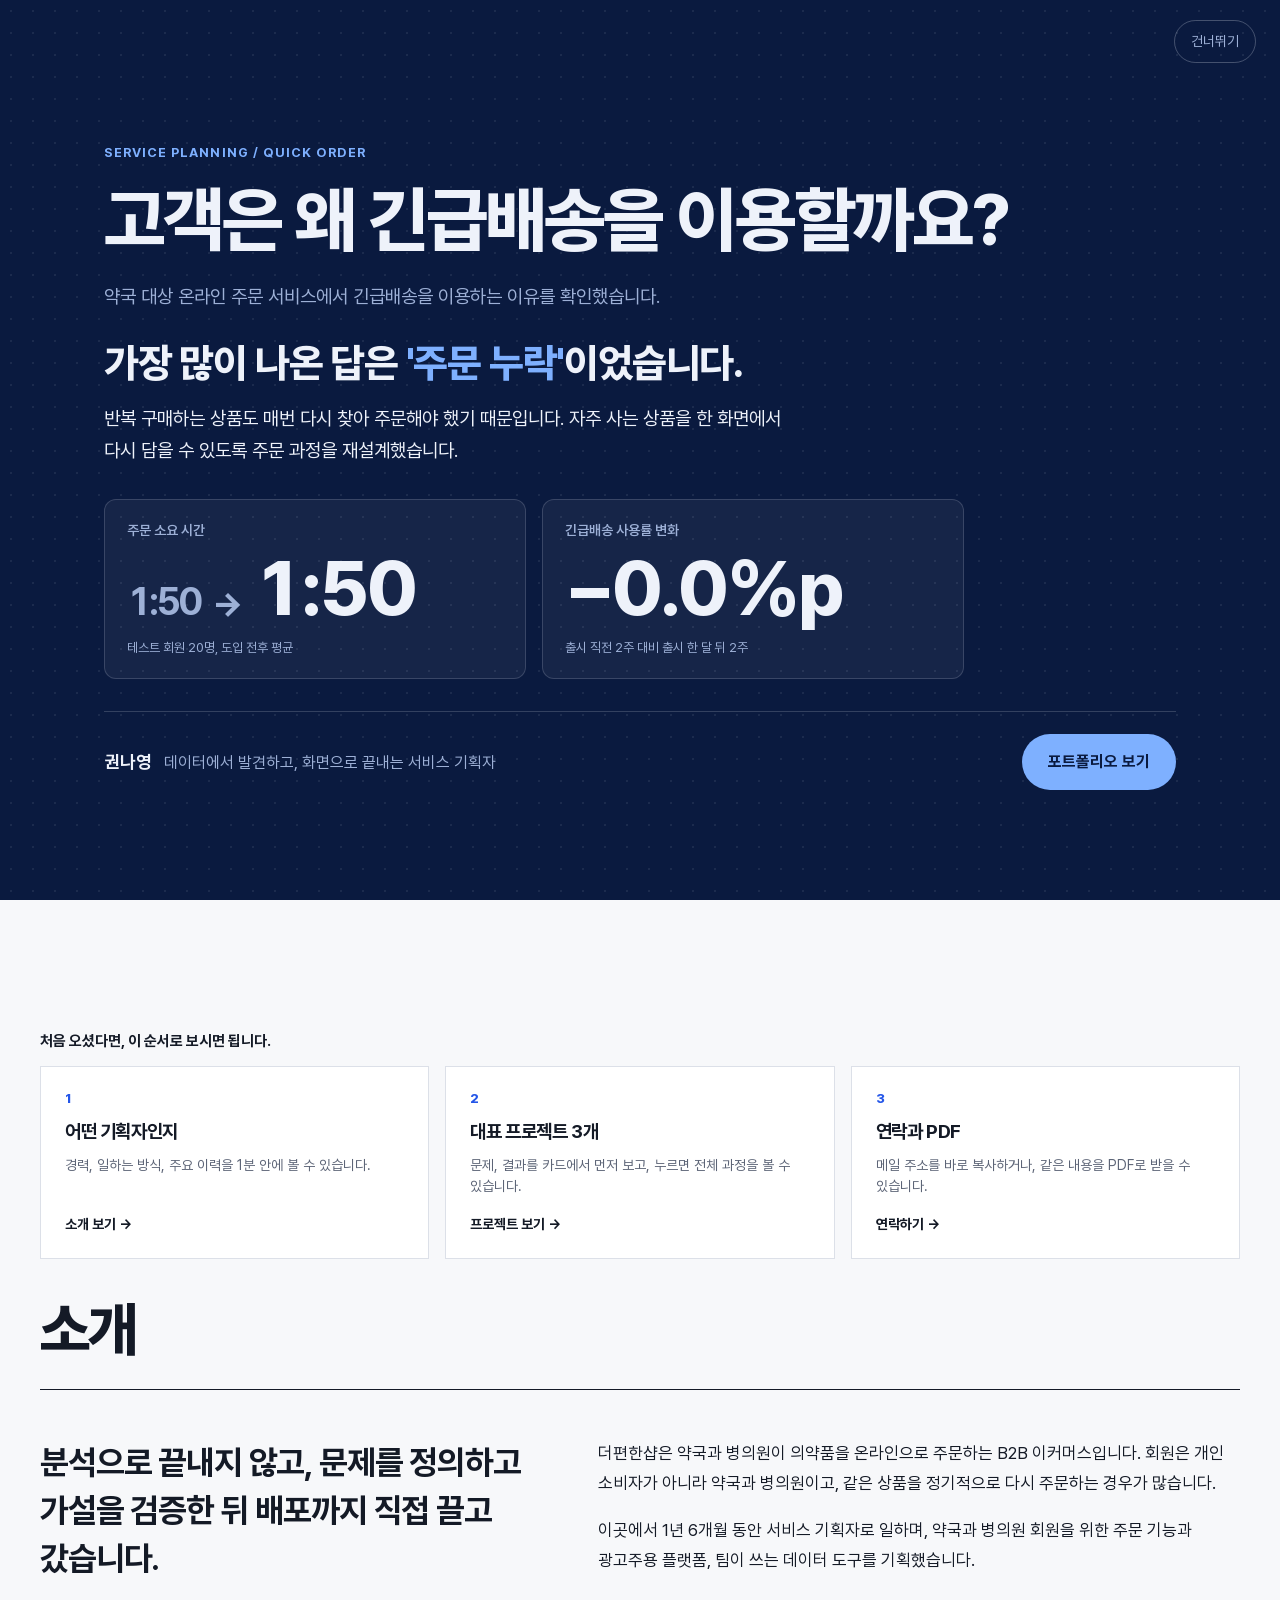
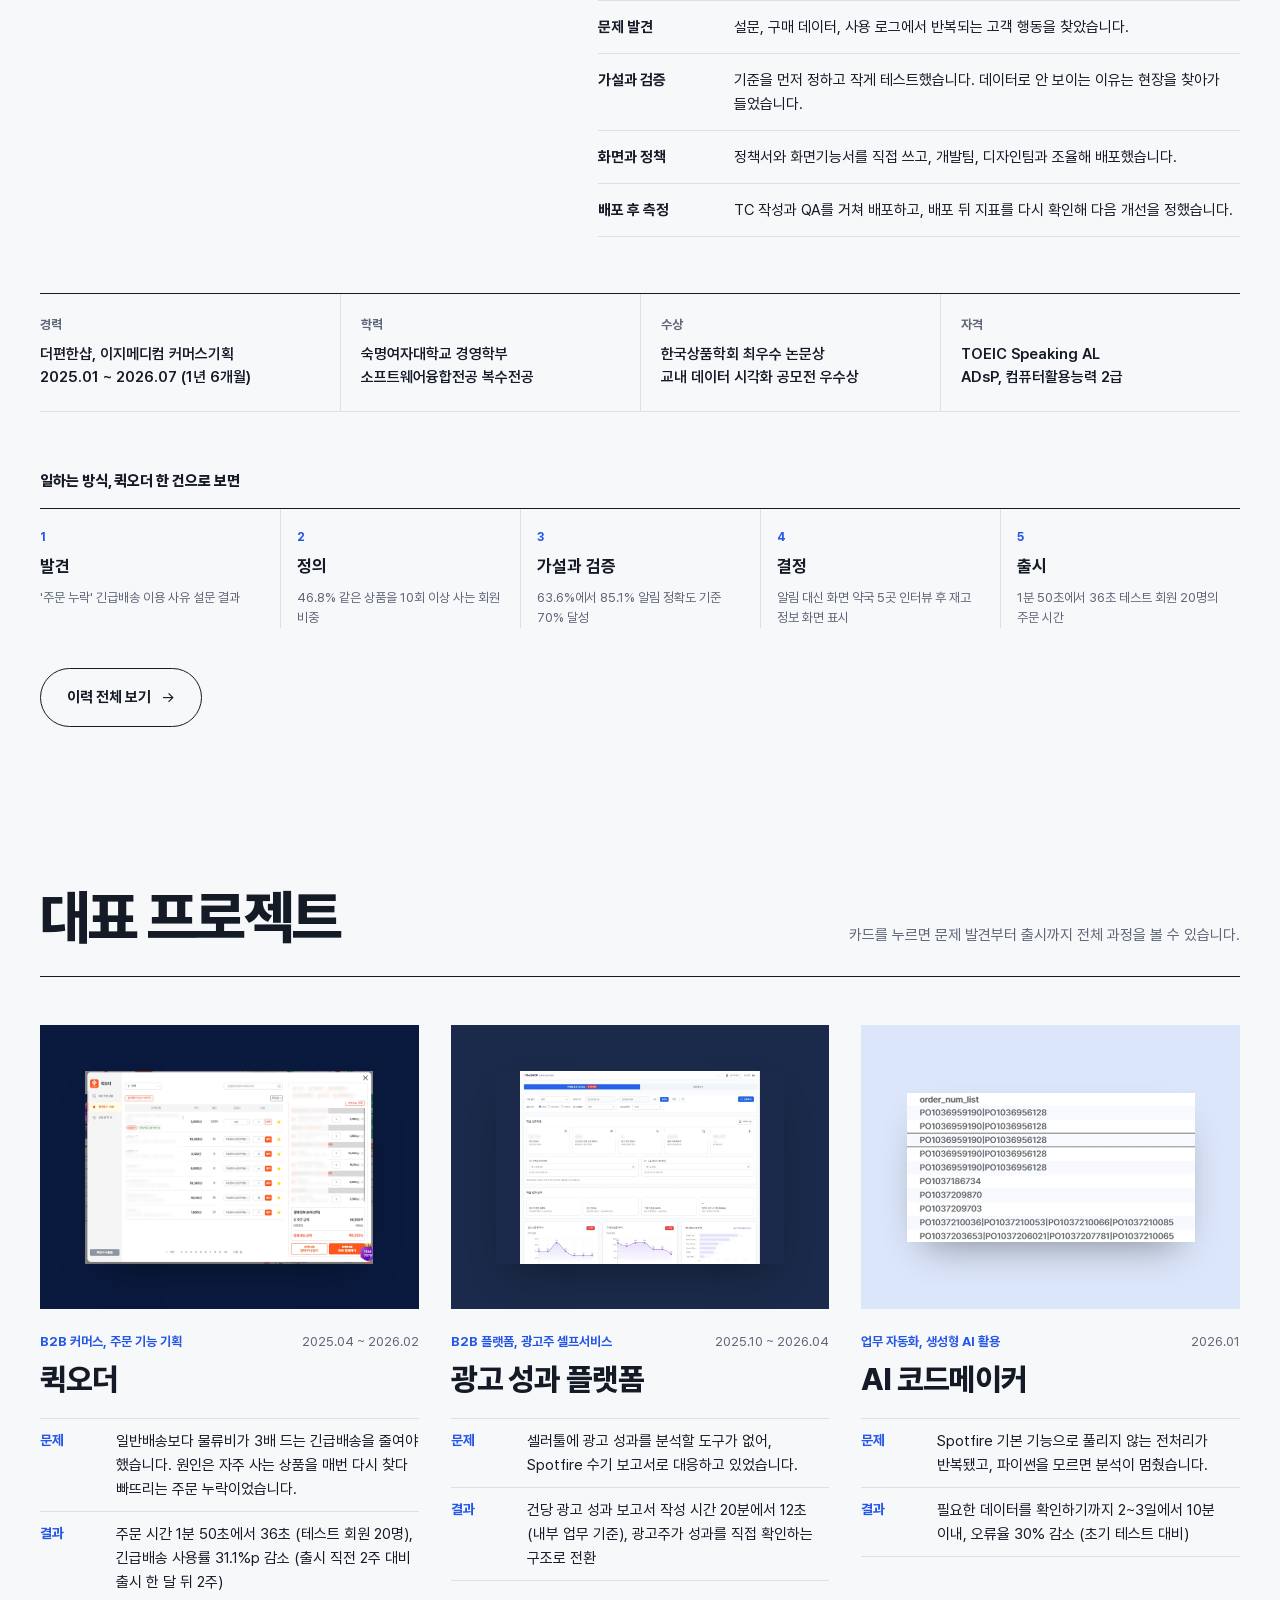
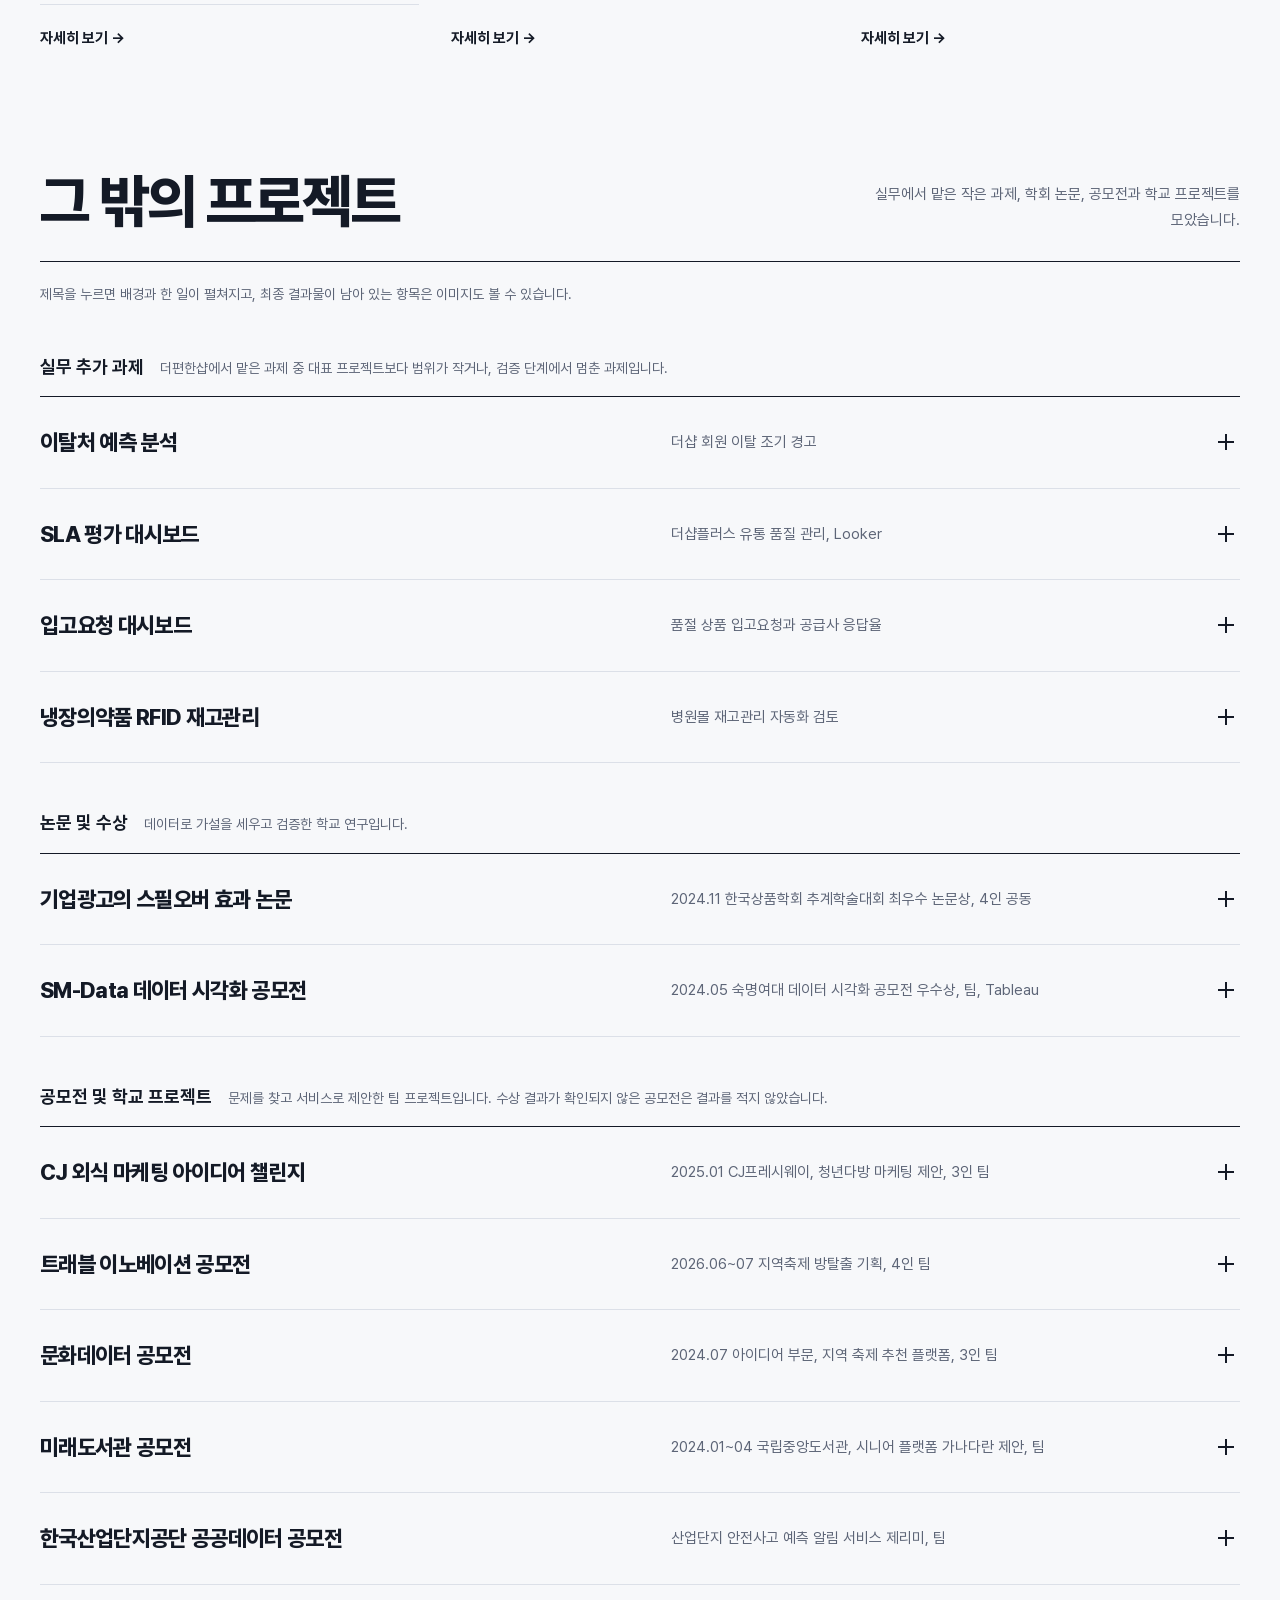
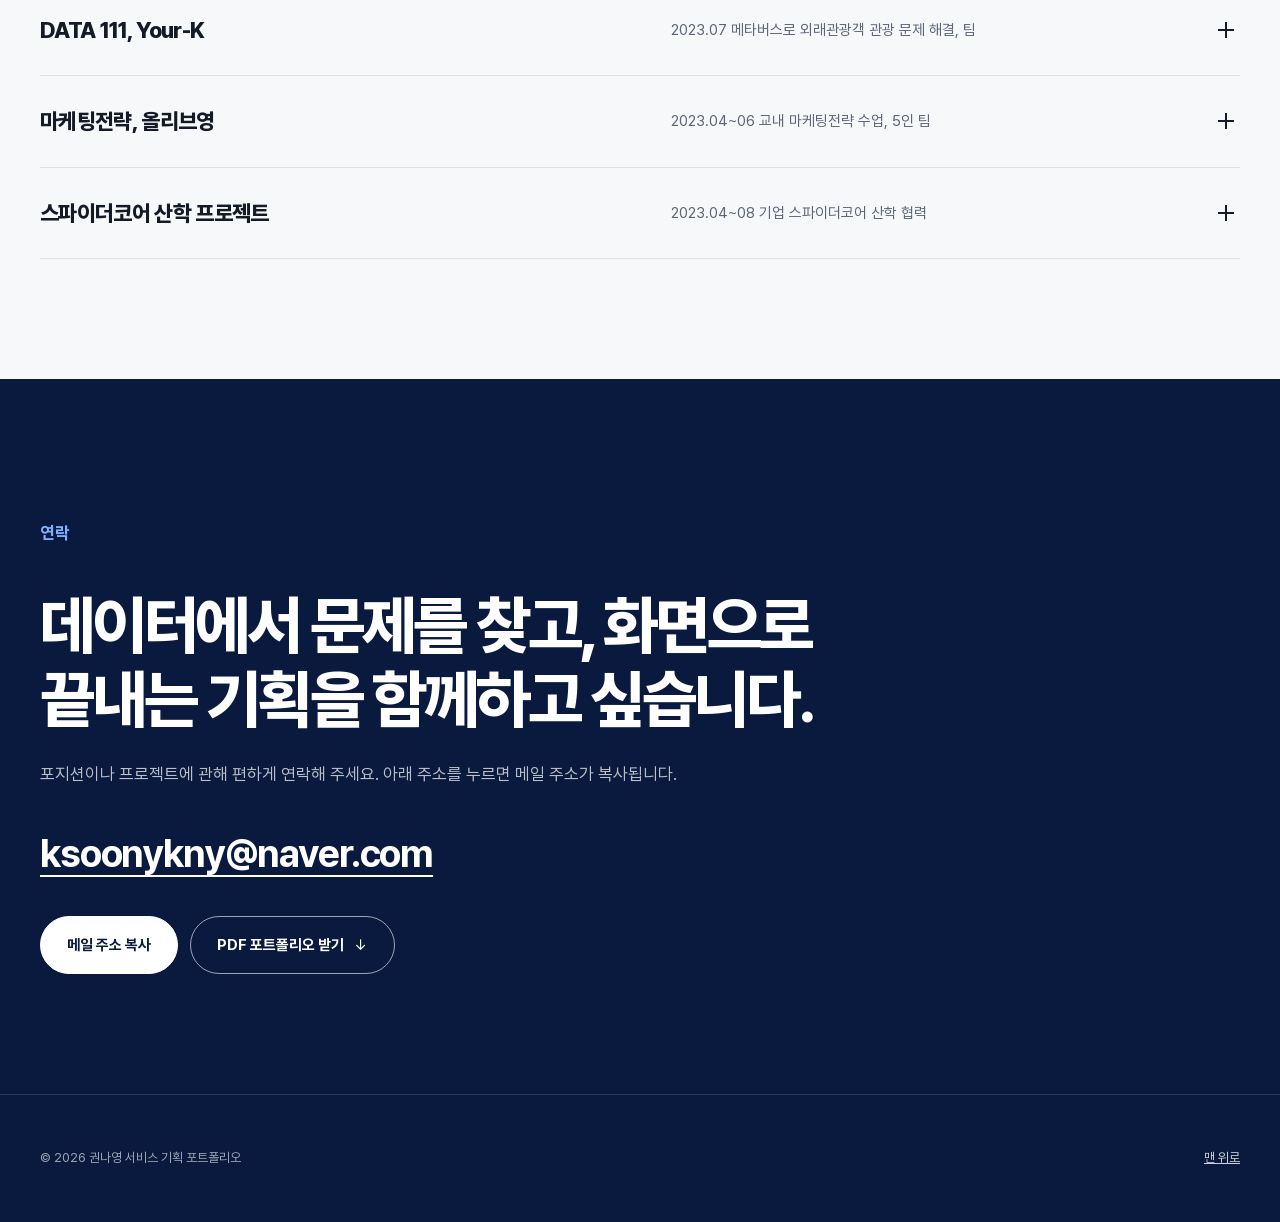
==== commit 0dd0160e: "Add files via upload" ====
--- a/index.html
+++ b/index.html
@@ -6,1269 +6,260 @@
 <title>권나영 서비스 기획 포트폴리오</title>
 <meta name="description" content="데이터에서 고객 행동을 발견하고, 문제를 정의하고, 가설을 검증해 실제 화면과 정책으로 바꾸는 서비스 기획자 권나영의 포트폴리오입니다.">
 <meta property="og:title" content="권나영 서비스 기획 포트폴리오">
-<meta property="og:description" content="발견, 정의, 검증, 결정, 출시. 데이터에서 시작해 실제 화면으로 끝나는 기획 사례를 정리했습니다.">
+<meta property="og:description" content="데이터에서 고객 행동을 발견하고, 문제를 정의하고, 가설을 검증해 실제 화면과 정책으로 바꾸는 서비스 기획자 권나영의 포트폴리오입니다.">
 <meta property="og:type" content="website">
-<link rel="stylesheet" href="https://cdn.jsdelivr.net/gh/orioncactus/pretendard@v1.3.9/dist/web/variable/pretendardvariable-dynamic-subset.min.css">
 <link rel="preload" href="fonts/Pretendard-Regular.woff2" as="font" type="font/woff2" crossorigin>
 <link rel="preload" href="fonts/Pretendard-ExtraBold.woff2" as="font" type="font/woff2" crossorigin>
+<link rel="stylesheet" href="https://cdn.jsdelivr.net/gh/orioncactus/pretendard@v1.3.9/dist/web/variable/pretendardvariable-dynamic-subset.min.css">
+<link rel="stylesheet" href="assets/site.css">
+<script>document.documentElement.classList.add('js')</script>
 <script>
 try{ if(!sessionStorage.getItem('introSeen') && !matchMedia('(prefers-reduced-motion: reduce)').matches){ document.documentElement.classList.add('intro-on'); } }catch(e){ document.documentElement.classList.add('intro-on'); }
 </script>
-<style>
-/* Pretendard: fonts 폴더의 woff2를 우선 사용하고, 없으면 위 CDN 버전으로 대체됩니다 */
-@font-face{font-family:"Pretendard";font-weight:400;font-display:swap;src:url("fonts/Pretendard-Regular.woff2") format("woff2")}
-@font-face{font-family:"Pretendard";font-weight:500;font-display:swap;src:url("fonts/Pretendard-Medium.woff2") format("woff2")}
-@font-face{font-family:"Pretendard";font-weight:600;font-display:swap;src:url("fonts/Pretendard-SemiBold.woff2") format("woff2")}
-@font-face{font-family:"Pretendard";font-weight:700;font-display:swap;src:url("fonts/Pretendard-Bold.woff2") format("woff2")}
-@font-face{font-family:"Pretendard";font-weight:800;font-display:swap;src:url("fonts/Pretendard-ExtraBold.woff2") format("woff2")}
-:root{
-  --deep:#0D3B33;
-  --deep-2:#124A40;
-  --on-deep:#EEF3F0;
-  --on-deep-muted:#9FB8B0;
-  --mint:#7FD1B9;
-  --bg:#F5F6F3;
-  --surface:#FFFFFF;
-  --ink:#1A2422;
-  --muted:#5D6A66;
-  --line:#D6DCD8;
-  --accent:#0B6E5B;
-  --accent-soft:#E3EFEB;
-  --note:#8A5512;
-  --note-soft:#F6EEE2;
-  --sans:"Pretendard", "Pretendard Variable", -apple-system, "Apple SD Gothic Neo", "Malgun Gothic", sans-serif;
-  --read:40rem;
-}
-*{box-sizing:border-box}
-html{scroll-behavior:smooth;scroll-padding-top:72px}
-body{margin:0;background:var(--bg);color:var(--ink);font-family:var(--sans);font-size:17px;line-height:1.75;word-break:keep-all;-webkit-font-smoothing:antialiased}
-img{max-width:100%}
-a{color:var(--accent)}
-:focus-visible{outline:2px solid var(--accent);outline-offset:3px;border-radius:2px}
-.skip{position:absolute;left:-999px;top:8px;background:var(--ink);color:#fff;padding:8px 14px;z-index:99}
-.skip:focus{left:16px}
-.wrap{max-width:1120px;margin:0 auto;padding:0 24px}
-p{margin:0 0 1.1em}
-h1,h2,h3,h4{margin:0;line-height:1.35;font-weight:700}
-
-/* header */
-.top{position:fixed;top:0;left:0;right:0;z-index:20;background:rgba(245,246,243,.94);backdrop-filter:blur(8px);border-bottom:1px solid var(--line);transition:background .25s,border-color .25s}
-.top .wrap{display:flex;align-items:center;justify-content:space-between;height:60px;gap:16px}
-.brand{font-weight:800;text-decoration:none;color:var(--ink);font-size:16px;letter-spacing:-.01em}
-.brand span{color:var(--muted);font-weight:500;margin-left:8px}
-.nav{display:flex;gap:22px}
-.nav a{color:var(--muted);text-decoration:none;font-size:15px;font-weight:500}
-.nav a:hover,.nav a.on{color:var(--ink)}
-.top.dark{background:transparent;border-color:transparent;backdrop-filter:none}
-.top.dark.solid{background:rgba(13,59,51,.96);border-color:rgba(238,243,240,.08)}
-.top.dark .brand{color:var(--on-deep)}
-.top.dark .brand span,.top.dark .nav a{color:var(--on-deep-muted)}
-.top.dark .nav a:hover{color:var(--on-deep)}
-@media (max-width:720px){.nav{gap:14px}.nav a.hide-sm{display:none}.brand span{display:none}}
-
-/* cover */
-.cover{position:relative;min-height:100vh;min-height:100svh;background:var(--deep);color:var(--on-deep);display:flex;flex-direction:column;justify-content:space-between;padding:120px 0 48px;overflow:hidden}
-.cover::after{content:"";position:absolute;inset:0;background:radial-gradient(circle at 85% 15%,rgba(127,209,185,.13),transparent 45%);pointer-events:none}
-.cover .wrap{position:relative;z-index:1;width:100%}
-.who{font-size:15px;font-weight:600;color:var(--mint);margin-bottom:28px}
-.who span{color:var(--on-deep-muted);font-weight:500;margin-left:10px}
-.cover h1{font-size:clamp(36px,6.6vw,84px);line-height:1.18;font-weight:800;letter-spacing:-.04em;max-width:13.5em}
-.cover h1 em{font-style:normal;color:var(--mint)}
-.nw{white-space:nowrap}
-.cover .lede{margin-top:32px;max-width:36rem;color:var(--on-deep-muted);font-size:18px;line-height:1.7}
-.cover .lede+.lede{margin-top:12px}
-.cover .cta{margin-top:36px}
-.cover .btn{border-color:rgba(238,243,240,.5);color:var(--on-deep)}
-.cover .btn.primary{background:var(--on-deep);border-color:var(--on-deep);color:var(--deep)}
-
-.track-t{font-size:14px;color:var(--on-deep-muted);margin:64px 0 18px}
-.track{margin:0;padding:0;list-style:none;display:grid;grid-template-columns:repeat(5,1fr);position:relative}
-.track::before{content:"";position:absolute;left:0;right:0;top:0;height:2px;background:rgba(238,243,240,.28);transform-origin:left;animation:draw 1.1s cubic-bezier(.6,0,.2,1) .2s both}
-.track li{position:relative;padding:22px 20px 0 0;animation:rise .6s ease both}
-.track li::before{content:"";position:absolute;top:-6px;left:0;width:14px;height:14px;border-radius:50%;background:var(--deep);border:2px solid var(--on-deep)}
-.track li:last-child::before{background:var(--mint);border-color:var(--mint)}
-.track li:nth-child(1){animation-delay:.35s}.track li:nth-child(2){animation-delay:.5s}.track li:nth-child(3){animation-delay:.65s}.track li:nth-child(4){animation-delay:.8s}.track li:nth-child(5){animation-delay:.95s}
-.track .n{font-size:13px;color:var(--on-deep-muted);font-variant-numeric:tabular-nums}
-.track b{display:block;font-size:20px;font-weight:700;margin-top:2px;letter-spacing:-.02em}
-.track .proof{display:block;font-size:14px;line-height:1.55;color:var(--on-deep-muted);margin-top:8px;max-width:13em}
-.track .proof strong{display:block;color:var(--on-deep);font-size:17px;font-weight:700;font-variant-numeric:tabular-nums;margin-bottom:2px}
-.track li:last-child .proof strong{color:var(--mint)}
-@keyframes draw{from{transform:scaleX(0)}to{transform:scaleX(1)}}
-@keyframes rise{from{opacity:0;transform:translateY(10px)}to{opacity:1;transform:none}}
-@media (max-width:820px){
-  .track{grid-template-columns:1fr;padding-left:26px}
-  .track::before{top:0;bottom:0;left:6px;right:auto;width:2px;height:auto;transform-origin:top;animation-name:drawv}
-  .track li{padding:0 0 22px}
-  .track li::before{left:-26px;top:4px}
-  .track .proof{max-width:none}
-  .cover{padding-top:104px}
-}
-@keyframes drawv{from{transform:scaleY(0)}to{transform:scaleY(1)}}
-
-.cta{margin-top:40px;display:flex;flex-wrap:wrap;gap:12px}
-.btn{display:inline-block;padding:12px 20px;border:1.5px solid var(--ink);color:var(--ink);text-decoration:none;font-weight:600;font-size:15px;border-radius:4px}
-.btn.primary{background:var(--ink);color:#fff}
-
-/* section heads */
-.sec{padding:88px 0;border-top:1px solid var(--line)}
-.sec-head{max-width:var(--read);margin-bottom:48px}
-.sec-head h2{font-size:clamp(28px,3.8vw,40px);font-weight:800;letter-spacing:-.03em}
-.cases-head{padding:96px 0 0;border-top:1px solid var(--line)}
-#case-quick{border-top:0;padding-top:56px}
-.cases-head .sec-head{margin-bottom:0}
-.sec-head p{margin-top:14px;color:var(--muted)}
-
-/* case */
-.case{padding:96px 0;border-top:1px solid var(--line)}
-.ch-text{max-width:46rem}
-.case-tag{font-size:14px;color:var(--muted)}
-.case-tag b{color:var(--accent);font-weight:700;margin-right:10px}
-.case h2{font-size:clamp(28px,4.2vw,44px);font-weight:800;letter-spacing:-.035em;margin-top:14px;line-height:1.3}
-.case .lead{font-size:19px;margin-top:18px;color:var(--ink);max-width:44rem}
-.meta{display:flex;flex-wrap:wrap;gap:8px 24px;margin-top:22px;font-size:14px;color:var(--muted)}
-.meta strong{color:var(--ink);font-weight:600;margin-right:6px}
-
-.glance{margin-top:40px;display:grid;grid-template-columns:repeat(3,1fr);background:var(--surface);border:1px solid var(--line);border-radius:6px}
-.glance div{padding:22px 24px}
-.glance div+div{border-left:1px solid var(--line)}
-.glance h3{font-size:14px;color:var(--muted);font-weight:600;margin-bottom:8px}
-.glance p{margin:0;font-size:16px;line-height:1.65}
-.glance .res p{font-weight:600}
-@media (max-width:820px){.glance{grid-template-columns:1fr}.glance div+div{border-left:0;border-top:1px solid var(--line)}}
-
-.story{display:grid;grid-template-columns:190px minmax(0,1fr);gap:56px;margin-top:72px}
-.rail{position:sticky;top:96px;align-self:start}
-.rail ol{margin:0;padding:0;list-style:none;border-left:2px solid var(--line)}
-.rail li a{display:block;padding:7px 0 7px 18px;margin-left:-2px;border-left:2px solid transparent;color:var(--muted);text-decoration:none;font-size:15px}
-.rail li a.on{color:var(--ink);font-weight:700;border-left-color:var(--accent)}
-.rail .rail-t{font-size:13px;color:var(--muted);margin-bottom:12px}
-@media (max-width:900px){.story{grid-template-columns:1fr;gap:0}.rail{display:none}}
-
-.chap{max-width:var(--read);padding-bottom:56px}
-.chap+.chap{padding-top:8px}
-.step{font-size:14px;font-weight:700;color:var(--accent);display:flex;align-items:center;gap:10px}
-.step::after{content:"";height:1px;background:var(--line);flex:1}
-.chap h3{font-size:24px;font-weight:700;letter-spacing:-.02em;margin:10px 0 18px;line-height:1.45}
-
-/* content blocks */
-.figure{margin:28px 0;padding:24px;background:var(--surface);border:1px solid var(--line);border-radius:6px}
-.figure .cap{font-size:13px;color:var(--muted);margin-top:14px;line-height:1.6}
-.insight{margin:28px 0;padding:4px 0 4px 20px;border-left:3px solid var(--accent);font-size:19px;font-weight:600;line-height:1.65;letter-spacing:-.01em}
-.limit{margin:24px 0;padding:18px 20px;background:var(--note-soft);border-radius:6px;font-size:16px}
-.limit b{color:var(--note);display:block;margin-bottom:4px;font-size:14px}
-
-.okr{margin:20px 0;padding:0;list-style:none;counter-reset:o}
-.okr li{padding:12px 0;border-bottom:1px solid var(--line);display:flex;justify-content:space-between;gap:16px}
-.okr li span:last-child{font-weight:700;white-space:nowrap;font-variant-numeric:tabular-nums}
-
-.share{display:flex;height:14px;border-radius:7px;overflow:hidden;background:var(--line);margin:16px 0 10px}
-.share i{display:block;background:var(--accent)}
-.share-legend{display:flex;justify-content:space-between;font-size:14px;color:var(--muted)}
-.share-legend b{color:var(--ink);font-size:22px;display:block;font-variant-numeric:tabular-nums}
-
-.ba{display:grid;gap:14px}
-.ba-row{display:grid;grid-template-columns:96px 1fr 72px;align-items:center;gap:12px;font-size:14px}
-.ba-row .lab{color:var(--muted)}
-.ba-row .bar{height:12px;border-radius:6px;background:var(--line)}
-.ba-row .bar.after{background:var(--accent)}
-.ba-row .val{font-weight:700;text-align:right;font-variant-numeric:tabular-nums}
-.ba-title{font-weight:700;font-size:15px;margin-bottom:12px}
-.ba + .ba{margin-top:26px;padding-top:22px;border-top:1px dashed var(--line)}
-
-.verify{display:grid;grid-template-columns:1fr 1fr;gap:12px;margin:24px 0}
-.verify div{background:var(--surface);border:1px solid var(--line);border-radius:6px;padding:18px}
-.verify .k{font-size:13px;color:var(--muted)}
-.verify .v{font-size:28px;font-weight:700;font-variant-numeric:tabular-nums;line-height:1.3}
-.verify .s{font-size:14px;color:var(--muted)}
-.verify .pass .v{color:var(--accent)}
-@media (max-width:520px){.verify{grid-template-columns:1fr}}
-
-.timeline{margin:28px 0;padding:0;list-style:none}
-.timeline li{position:relative;padding:0 0 30px 28px;border-left:2px solid var(--line)}
-.timeline li:last-child{border-left-color:transparent;padding-bottom:0}
-.timeline li::before{content:"";position:absolute;left:-7px;top:6px;width:12px;height:12px;border-radius:50%;background:var(--bg);border:2px solid var(--accent)}
-.timeline .when{font-size:13px;color:var(--muted)}
-.timeline h4{font-size:17px;margin:2px 0 8px}
-.timeline p{font-size:16px;margin-bottom:.6em}
-.chips{display:flex;flex-wrap:wrap;gap:8px;margin-top:6px}
-.chip{font-size:13px;padding:4px 10px;background:var(--accent-soft);color:var(--accent);border-radius:999px;font-weight:600}
-
-.kpi{display:grid;grid-template-columns:1fr 1fr;gap:0;border:1px solid var(--line);border-radius:6px;overflow:hidden;background:var(--surface)}
-.kpi > div{padding:18px 20px}
-.kpi > div+div{border-left:1px solid var(--line)}
-.kpi h4{font-size:14px;color:var(--muted);margin-bottom:10px}
-.kpi ul{margin:0;padding:0;list-style:none;font-size:15px}
-.kpi li{padding:4px 0}
-.kpi li.core{font-weight:700;color:var(--accent)}
-@media (max-width:520px){.kpi{grid-template-columns:1fr}.kpi > div+div{border-left:0;border-top:1px solid var(--line)}}
-
-.io{display:grid;grid-template-columns:1fr 1fr;gap:12px}
-.io > div{border:1px solid var(--line);border-radius:6px;padding:16px;background:var(--bg);font-size:14px;line-height:1.65}
-.io h4{font-size:13px;color:var(--muted);margin-bottom:8px;font-weight:600}
-@media (max-width:520px){.io{grid-template-columns:1fr}}
-
-.role{margin-top:8px;font-size:15px;color:var(--muted)}
-
-.shot{margin:28px 0}
-.shot.small{max-width:30rem}
-.zoom{display:block;width:100%;padding:0;border:1px solid var(--line);border-radius:6px;overflow:hidden;background:var(--surface);cursor:zoom-in}
-.zoom img{display:block;width:100%;height:auto}
-.shot figcaption{font-size:13px;color:var(--muted);margin-top:10px;line-height:1.6}
-.lb{border:0;padding:0;background:transparent;max-width:min(1400px,94vw);max-height:92vh}
-.lb::backdrop{background:rgba(10,20,18,.82)}
-.lb img{display:block;max-width:100%;max-height:88vh;width:auto;height:auto;border-radius:6px;background:#fff}
-.lb button{position:fixed;top:16px;right:20px;width:44px;height:44px;border-radius:50%;border:0;background:rgba(255,255,255,.9);font-size:22px;cursor:pointer}
-.chap{min-width:0}
-
-button.btn{font:inherit;font-weight:600;font-size:15px;cursor:pointer}
-.toast{position:fixed;left:50%;bottom:32px;transform:translate(-50%,16px);background:var(--ink);color:#fff;padding:12px 20px;border-radius:999px;font-size:15px;font-weight:600;opacity:0;pointer-events:none;transition:opacity .25s,transform .25s;z-index:50}
-.toast.show{opacity:1;transform:translate(-50%,0)}
-
-/* opening */
-.intro{display:none}
-.intro-on .intro{display:flex}
-.intro-on body{overflow:hidden}
-.intro-on .track::before,.intro-on .track li,.intro-on .device-frame,.intro-on .float{animation-play-state:paused}
-.intro{position:fixed;inset:0;z-index:100;background:var(--deep);color:var(--on-deep);align-items:center;transition:opacity .6s ease,transform .7s cubic-bezier(.7,0,.2,1)}
-.intro::before{content:"";position:absolute;inset:0;background-image:radial-gradient(rgba(238,243,240,.08) 1px,transparent 1.2px);background-size:22px 22px;pointer-events:none}
-.intro.out{opacity:0;transform:translateY(-6%)}
-.intro-in{position:relative;width:100%;max-width:1120px;margin:0 auto;padding:72px 24px 40px;max-height:100vh;overflow-y:auto}
-.il{margin:0;opacity:0;transform:translateY(14px);animation:rise .7s ease forwards}
-.i-eye{font-size:13px;font-weight:700;letter-spacing:.08em;color:var(--mint);animation-delay:.2s}
-.i-q{margin:14px 0 0;font-size:clamp(32px,5.6vw,72px);font-weight:800;letter-spacing:-.04em;line-height:1.15;animation-delay:.5s}
-.i-ctx{margin-top:18px;font-size:clamp(16px,1.7vw,19px);color:var(--on-deep-muted);animation-delay:1.3s}
-.i-ans{margin-top:24px;font-size:clamp(24px,3.4vw,40px);font-weight:800;letter-spacing:-.03em;line-height:1.3;animation-delay:2.1s}
-.i-ans em{font-style:normal;color:var(--mint);white-space:nowrap}
-.i-why{margin-top:14px;max-width:44rem;font-size:clamp(16px,1.7vw,19px);line-height:1.7;color:var(--on-deep);animation-delay:3.0s}
-.i-metrics{margin-top:32px;display:grid;grid-template-columns:repeat(2,minmax(0,1fr));gap:16px;max-width:860px;animation-delay:4.0s}
-.im{padding:18px 22px;border:1px solid rgba(238,243,240,.16);border-radius:12px;background:rgba(238,243,240,.05);display:flex;flex-direction:column}
-.im-k{font-size:14px;font-weight:600;color:var(--on-deep-muted)}
-.im-v{margin-top:6px;display:flex;align-items:baseline;gap:12px;font-size:clamp(40px,6vw,76px);font-weight:800;line-height:1.05;letter-spacing:-.04em;font-variant-numeric:tabular-nums}
-.im-from{font-size:.5em;color:var(--on-deep-muted);font-weight:700}
-.im-arrow{font-size:.45em;color:var(--on-deep-muted)}
-.im-to{color:var(--on-deep);transition:color .4s}
-.im-to.done{color:var(--mint)}
-.im-b{margin-top:8px;font-size:13px;color:var(--on-deep-muted)}
-@media (max-width:640px){.i-metrics{grid-template-columns:1fr}}
-.i-sign{animation-delay:5.6s}
-.sign{margin-top:32px;display:flex;align-items:center;justify-content:space-between;gap:20px;flex-wrap:wrap;padding-top:22px;border-top:1px solid rgba(238,243,240,.18)}
-.sign p{margin:0;color:var(--on-deep-muted);font-size:16px}
-.sign b{color:var(--on-deep);font-size:18px;margin-right:12px}
-.intro-go{font:inherit;font-weight:700;font-size:16px;padding:14px 26px;border:0;border-radius:999px;background:var(--mint);color:var(--deep);cursor:pointer}
-.intro-skip{position:absolute;top:20px;right:24px;z-index:1;font:inherit;font-size:14px;color:var(--on-deep-muted);background:transparent;border:1px solid rgba(238,243,240,.25);border-radius:999px;padding:8px 16px;cursor:pointer}
-.intro-skip:hover{color:var(--on-deep)}
-
-/* progress */
-.progress{position:fixed;top:0;left:0;right:0;height:3px;z-index:40;pointer-events:none}
-.progress i{display:block;height:100%;background:var(--mint);transform-origin:left;transform:scaleX(0)}
-
-/* cover visual */
-.cover::before{content:"";position:absolute;inset:0;background-image:radial-gradient(rgba(238,243,240,.09) 1px,transparent 1.2px);background-size:22px 22px;mask-image:linear-gradient(180deg,#000 0%,rgba(0,0,0,.4) 60%,transparent 100%);-webkit-mask-image:linear-gradient(180deg,#000 0%,rgba(0,0,0,.4) 60%,transparent 100%);pointer-events:none}
-.cover-grid{display:grid;grid-template-columns:minmax(0,1.15fr) minmax(0,.85fr);gap:48px;align-items:center}
-.cover .cover-text h1{max-width:none;font-size:clamp(36px,4.8vw,66px)}
-@media (max-width:1100px){.cover .cover-text h1{font-size:clamp(34px,7vw,72px)}}
-.device{position:relative;perspective:1600px}
-.device-frame{border-radius:12px;overflow:hidden;background:#fff;box-shadow:0 40px 80px -20px rgba(0,0,0,.55),0 0 0 1px rgba(255,255,255,.12);transform:rotateY(-14deg) rotateX(6deg) rotateZ(1deg);transform-origin:left center;animation:tilt 1.2s cubic-bezier(.2,.7,.2,1) .2s both}
-.device-frame img{display:block;width:100%;height:auto}
-.float{position:absolute;background:var(--on-deep);color:var(--deep);border-radius:10px;padding:10px 14px;box-shadow:0 16px 32px -12px rgba(0,0,0,.5);animation:rise .6s ease both}
-.float span{display:block;font-size:12px;font-weight:600;color:#4F6B63}
-.float b{display:block;font-size:18px;font-weight:800;letter-spacing:-.02em;font-variant-numeric:tabular-nums}
-.float i{font-style:normal;color:var(--accent)}
-.f1{left:-28px;bottom:-22px;animation-delay:1.1s}
-.f2{right:-10px;top:-24px;animation-delay:1.3s;background:var(--mint)}
-.f2 span{color:#1E5446}
-@keyframes tilt{from{opacity:0;transform:rotateY(-30deg) rotateX(10deg) translateY(30px)}to{opacity:1;transform:rotateY(-14deg) rotateX(6deg) rotateZ(1deg)}}
-@media (max-width:1100px){.cover-grid{grid-template-columns:1fr}.device{display:none}}
-@media (prefers-reduced-motion:reduce){.device-frame,.float{animation:none}}
-
-/* case hero banner */
-.case-hero{position:relative;overflow:hidden;display:grid;grid-template-columns:minmax(0,1fr) 300px;gap:40px;align-items:end;background:var(--deep);color:var(--on-deep);border-radius:16px;padding:56px 48px 44px}
-.case-hero::before{content:"";position:absolute;inset:0;background-image:radial-gradient(rgba(238,243,240,.07) 1px,transparent 1.2px);background-size:22px 22px;pointer-events:none}
-.ch-num{position:absolute;right:28px;top:-34px;font-size:220px;font-weight:800;line-height:1;letter-spacing:-.06em;color:transparent;-webkit-text-stroke:1.5px rgba(127,209,185,.28);pointer-events:none;font-variant-numeric:tabular-nums}
-.ch-text{position:relative}
-.case-hero .case-tag{color:var(--on-deep-muted)}
-.case-hero .case-tag b{color:var(--mint)}
-.case-hero h2{color:var(--on-deep)}
-.case-hero .lead{color:var(--on-deep)}
-.case-hero .meta{color:var(--on-deep-muted)}
-.case-hero .meta strong{color:var(--on-deep)}
-.ch-result{position:relative;background:rgba(238,243,240,.07);border:1px solid rgba(238,243,240,.14);border-radius:12px;padding:22px 24px;display:flex;flex-direction:column}
-.ch-k{font-size:13px;font-weight:600;color:var(--mint)}
-.ch-from{margin-top:10px;font-size:20px;font-weight:600;color:var(--on-deep-muted);text-decoration:line-through;text-decoration-color:rgba(238,243,240,.4);font-variant-numeric:tabular-nums}
-.ch-to{font-size:56px;font-weight:800;line-height:1.05;letter-spacing:-.04em;color:var(--mint);font-variant-numeric:tabular-nums}
-.ch-s{margin-top:10px;font-size:14px;color:var(--on-deep-muted);line-height:1.5}
-.ch-extra{margin-top:14px;padding-top:12px;border-top:1px solid rgba(238,243,240,.14);font-size:13px;color:var(--on-deep-muted);line-height:1.5}
-.ch-extra b{display:block;font-size:26px;font-weight:800;color:var(--on-deep);letter-spacing:-.02em}
-.kpi.four{grid-template-columns:repeat(2,1fr)}
-.kpi.four > div:nth-child(3),.kpi.four > div:nth-child(4){border-top:1px solid var(--line)}
-.kpi.four > div:nth-child(3){border-left:0}
-.glance.two{grid-template-columns:repeat(2,1fr);margin-top:20px}
-@media (max-width:900px){
-  .case-hero{grid-template-columns:1fr;padding:40px 24px 28px;gap:28px;border-radius:12px}
-  .ch-num{font-size:140px;top:-20px;right:12px}
-  .ch-to{font-size:44px}
-}
-@media (max-width:820px){.glance.two{grid-template-columns:1fr}}
-
-.result-box{margin:8px 0 22px;padding:22px 24px;background:var(--deep);color:var(--on-deep);border-radius:12px}
-.rb-k{font-size:13px;font-weight:700;color:var(--mint)}
-.rb-t{margin:4px 0 8px;font-size:clamp(24px,3vw,32px);font-weight:800;letter-spacing:-.03em}
-.rb-b{margin:0;font-size:15px;line-height:1.65;color:var(--on-deep-muted)}
-@media print{.result-box{break-inside:avoid}}
-.decision{margin:24px 0;padding:20px 22px;background:var(--accent-soft);border-left:4px solid var(--accent);border-radius:0 8px 8px 0}
-.d-k{font-size:13px;font-weight:700;color:var(--accent)}
-.d-t{margin:6px 0 10px;font-size:18px;font-weight:700;line-height:1.55;letter-spacing:-.01em}
-.d-b{margin:0;font-size:15px;color:var(--muted);line-height:1.65}
-.d-b b{color:var(--ink);margin-right:8px}
-.basis{font-size:14px;color:var(--muted);line-height:1.65;margin-top:-.4em}
-.gr-t{font-size:17px;margin:36px 0 12px}
-.gr{width:100%;border-collapse:collapse;background:var(--surface);border:1px solid var(--line);border-radius:6px;overflow:hidden;font-size:15px;margin-bottom:18px}
-.gr th{text-align:left;font-size:13px;color:var(--muted);font-weight:600;padding:10px 16px;background:var(--bg);border-bottom:1px solid var(--line)}
-.gr td{padding:12px 16px;border-bottom:1px solid var(--line);vertical-align:top}
-.gr tr:last-child td{border-bottom:0}
-.gr td:last-child{white-space:nowrap;font-weight:600}
-.gr td.na{color:var(--note)}
-.gr td.ok{color:var(--accent)}
-@media (max-width:520px){.gr td:last-child{white-space:normal}}
-.checked{margin:0 0 1.1em;padding:0;list-style:none}
-.checked li{position:relative;padding:6px 0 6px 26px;font-size:16px}
-.checked li::before{content:"";position:absolute;left:2px;top:15px;width:12px;height:7px;border-left:2px solid var(--accent);border-bottom:2px solid var(--accent);transform:rotate(-45deg)}
-@media print{.decision,.gr,.checked{break-inside:avoid}}
-
-/* table of contents */
-.toc-btn{font:inherit;font-size:14px;font-weight:600;padding:6px 14px;border-radius:999px;border:1px solid var(--line);background:var(--surface);color:var(--ink);cursor:pointer}
-.top.dark .toc-btn{background:transparent;color:var(--on-deep);border-color:rgba(238,243,240,.35)}
-.toc{position:fixed;top:0;right:0;bottom:0;width:min(420px,92vw);z-index:60;background:var(--surface);box-shadow:-20px 0 40px -20px rgba(0,0,0,.35);transform:translateX(100%);visibility:hidden;transition:transform .3s ease,visibility 0s .3s;overflow-y:auto}
-.toc.open{transform:none;visibility:visible;transition:transform .3s ease}
-.toc-dim{position:fixed;inset:0;z-index:55;background:rgba(10,20,18,.4)}
-.toc-in{padding:24px 28px 40px}
-.toc-head{display:flex;justify-content:space-between;align-items:center;margin-bottom:18px}
-.toc-head h2{font-size:22px;font-weight:800;letter-spacing:-.02em}
-.toc-close{font-size:26px;line-height:1;border:0;background:none;cursor:pointer;color:var(--muted);width:40px;height:40px}
-.toc-list{list-style:none;margin:0;padding:0}
-.toc-list > li{padding:14px 0;border-top:1px solid var(--line)}
-.toc-list > li > a{display:flex;gap:12px;align-items:baseline;font-weight:700;font-size:17px;color:var(--ink);text-decoration:none}
-.tn{font-size:13px;color:var(--accent);font-variant-numeric:tabular-nums}
-.toc-list ul{list-style:none;margin:8px 0 0 33px;padding:0;display:flex;flex-wrap:wrap;gap:4px 14px}
-.toc-list ul a{font-size:14px;color:var(--muted);text-decoration:none}
-.toc a:hover{color:var(--accent)}
-@media (max-width:720px){.toc-btn{padding:5px 11px}}
-#brand{cursor:pointer}
-
-/* more work */
-.more{display:grid;grid-template-columns:repeat(2,1fr);gap:20px}
-.more article{background:var(--surface);border:1px solid var(--line);border-top:4px solid var(--accent);border-radius:6px;padding:26px}
-.more h3{font-size:19px}
-.more .sub{font-size:14px;color:var(--muted);margin:4px 0 14px}
-.more dl{margin:0;font-size:15px;line-height:1.65}
-.more dt{font-weight:700;font-size:13px;color:var(--muted);margin-top:10px}
-.more dd{margin:2px 0 0}
-@media (max-width:820px){.more{grid-template-columns:1fr}}
-
-/* records */
-.records{display:grid;grid-template-columns:repeat(2,1fr);gap:56px}
-.records h3{font-size:15px;color:var(--muted);font-weight:600;margin-bottom:8px}
-.rec{list-style:none;margin:0 0 40px;padding:0}
-.rec li{padding:16px 0;border-bottom:1px solid var(--line)}
-.rec .t{font-weight:700}
-.rec .d{font-size:15px;color:var(--muted);line-height:1.6;margin-top:2px}
-.rec .when{font-size:13px;color:var(--muted);font-variant-numeric:tabular-nums}
-.tools{list-style:none;margin:0;padding:0;display:grid;grid-template-columns:1fr 1fr;gap:10px}
-.tools li{display:flex;align-items:center;gap:12px;padding:12px 14px;background:var(--surface);border:1px solid var(--line);border-radius:6px}
-.ti{flex:none;width:36px;height:36px;display:grid;place-items:center;border-radius:8px;background:var(--bg)}
-.ti svg{width:22px;height:22px}
-.ti img{width:22px;height:22px;display:block}
-.ti .mono{width:36px;height:36px}
-.mono{width:36px;height:36px;border-radius:8px;display:grid;place-items:center;color:#fff;font-size:12px;font-weight:800;letter-spacing:-.02em}
-.tools b{display:block;font-size:15px;line-height:1.35}
-.tools small{display:block;font-size:13px;color:var(--muted);line-height:1.4}
-@media (max-width:520px){.tools{grid-template-columns:1fr}}
-@media (max-width:820px){.records{grid-template-columns:1fr;gap:0}}
-
-/* contact */
-.contact{padding:96px 0 120px;border-top:1px solid var(--line)}
-.contact h2{font-size:clamp(28px,4.4vw,48px);font-weight:800;letter-spacing:-.035em;max-width:15em;line-height:1.3}
-.contact p{color:var(--muted);margin-top:16px;max-width:var(--read)}
-footer{border-top:1px solid var(--line);padding:24px 0;font-size:13px;color:var(--muted)}
-footer .wrap{display:flex;justify-content:space-between;gap:16px;flex-wrap:wrap}
-footer a{color:var(--muted)}
-
-@media (prefers-reduced-motion:reduce){html{scroll-behavior:auto}.track::before,.track li{animation:none}}
-@media print{
-  @page{size:A4;margin:0}
-  html,body{background:var(--bg)!important}
-  *{-webkit-print-color-adjust:exact;print-color-adjust:exact;animation:none!important;transition:none!important}
-  .intro,.top,.progress,.rail,.intro-skip,.cta,.toast,.lb,.skip,.toc-dim,.toc-close{display:none!important}
-  .toc{position:static;transform:none;visibility:visible;width:auto;box-shadow:none;background:var(--bg);overflow:visible;break-after:page;padding:56px 0}
-  .toc-in{max-width:1120px;margin:0 auto;padding:0 24px}
-  .toc-head h2{font-size:40px}
-  .toc-list > li > a{font-size:22px}
-  .toc-list ul a{font-size:16px}
-  html.intro-on body{overflow:visible}
-  .cover{min-height:100vh;padding:72px 0 64px;break-after:page}
-  .cover h1{font-size:72px!important}
-  #more{break-before:page}
-  .sec-head{break-after:avoid}
-  .cover-grid{grid-template-columns:1fr}
-  .device{display:none}
-  .track li,.track::before{opacity:1;transform:none}
-  .story{grid-template-columns:1fr;margin-top:40px}
-  .sec,.case,.cases-head,.contact{padding-top:48px;padding-bottom:48px}
-  .case{break-before:page}
-  #case-quick{break-before:auto}
-  #records{break-after:page}
-  .case-hero,.glance,.figure,.shot,.verify,.kpi,.timeline li,.more article,.rec li,.tools li,.ba,.limit,.insight{break-inside:avoid}
-  .chap h3,.step{break-after:avoid}
-  .zoom{cursor:default}
-  footer{display:none}
-}
-</style>
 </head>
-<body>
-<a class="skip" href="#records">본문 바로가기</a>
-
-<!-- OPENING -->
-<div class="intro" id="intro" aria-label="오프닝">
-  <button class="intro-skip" type="button" data-close>건너뛰기</button>
-  <div class="intro-in">
-    <p class="il i-eye">SERVICE PLANNING / QUICK ORDER</p>
-    <h2 class="il i-q">고객은 왜 긴급배송을 이용할까요?</h2>
-    <p class="il i-ctx">약국 대상 온라인 주문 서비스에서 긴급배송을 이용하는 이유를 확인했습니다.</p>
-    <p class="il i-ans">가장 많이 나온 답은 <em>'주문 누락'</em>이었습니다.</p>
-    <p class="il i-why">반복 구매하는 상품도 매번 다시 찾아 주문해야 했기 때문입니다. 자주 사는 상품을 한 화면에서 다시 담을 수 있도록 주문 과정을 재설계했습니다.</p>
-    <div class="il i-metrics">
-      <div class="im">
-        <span class="im-k">주문 소요 시간</span>
-        <span class="im-v"><span class="im-from">1:50</span><span class="im-arrow">→</span><span class="im-to" id="tnum">0:36</span></span>
-        <span class="im-b">테스트 회원 20명, 도입 전후 평균</span>
-      </div>
-      <div class="im">
-        <span class="im-k">긴급배송 사용 횟수 변화</span>
-        <span class="im-v"><span class="im-to" id="rnum">−31.1%</span></span>
-        <span class="im-b">반복 구매 VIP 회원, 출시 직전 2주 대비 한 달 뒤 2주</span>
-      </div>
-    </div>
-    <div class="il i-sign sign">
-      <p><b>권나영</b>데이터에서 발견하고, 화면으로 끝내는 서비스 기획자</p>
-      <button class="intro-go" type="button" data-close>포트폴리오 보기</button>
-    </div>
-  </div>
-</div>
-
-<div class="progress" aria-hidden="true"><i id="prog"></i></div>
-<header class="top dark" id="hdr">
-  <div class="wrap">
-    <a class="brand" href="#top" id="brand" data-log="intro_replay" title="오프닝 다시 보기">권나영<span>서비스 기획자</span></a>
-    <nav class="nav" aria-label="주요 메뉴">
-      <a href="#records">이력</a>
-      <a href="#cases">대표 사례</a>
-      <a href="#more" class="hide-sm">추가 경험</a>
+<body class="page-new" data-page="홈">
+<div aria-label="오프닝" class="intro" id="intro">
+<button class="intro-skip" data-close="" type="button">건너뛰기</button>
+<div class="intro-in">
+<p class="il i-eye">SERVICE PLANNING / QUICK ORDER</p>
+<h2 class="il i-q">고객은 왜 긴급배송을 이용할까요?</h2>
+<p class="il i-ctx">약국 대상 온라인 주문 서비스에서 긴급배송을 이용하는 이유를 확인했습니다.</p>
+<p class="il i-ans">가장 많이 나온 답은 <em>'주문 누락'</em>이었습니다.</p>
+<p class="il i-why">반복 구매하는 상품도 매번 다시 찾아 주문해야 했기 때문입니다. 자주 사는 상품을 한 화면에서 다시 담을 수 있도록 주문 과정을 재설계했습니다.</p>
+<div class="il i-metrics">
+<div class="im">
+<span class="im-k">주문 소요 시간</span>
+<span class="im-v"><span class="im-from">1:50</span><span class="im-arrow">→</span><span class="im-to" id="tnum">1:50</span></span>
+<span class="im-b">테스트 회원 20명, 도입 전후 평균</span>
+</div>
+<div class="im">
+<span class="im-k">긴급배송 사용률 변화</span>
+<span class="im-v"><span class="im-to" id="rnum">−0.0%p</span></span>
+<span class="im-b">출시 직전 2주 대비 출시 한 달 뒤 2주</span>
+</div>
+</div>
+<div class="il i-sign sign">
+<p><b>권나영</b>데이터에서 발견하고, 화면으로 끝내는 서비스 기획자</p>
+<button class="intro-go" data-close="" type="button">포트폴리오 보기</button>
+</div>
+</div>
+</div>
+<header class="gnb on-dark">
+  <div class="container">
+    <a class="logo" href="#top" data-replay title="오프닝 다시 보기"><b>권나영</b><span>서비스 기획자</span></a>
+    <nav aria-label="주요 메뉴">
+      <a href="about.html">소개</a>
+      <a href="index.html#projects">프로젝트</a>
       <a href="#contact">연락</a>
-      <button class="toc-btn" type="button" id="tocBtn" data-log="toc_open" aria-controls="toc" aria-expanded="false">목차</button>
+      <a class="nav-pdf" href="assets/kwon-nayoung-portfolio.pdf" download="권나영_서비스기획_포트폴리오.pdf" data-log="pdf_download" data-label="상단 메뉴">PDF 받기</a>
     </nav>
   </div>
 </header>
-
-<main>
-
-<!-- COVER -->
-<section class="cover" id="top">
-  <div class="wrap cover-grid">
-   <div class="cover-text">
-    <p class="who">권나영<span>서비스 기획자</span></p>
-    <h1>데이터에서 발견한 고객 행동을, <em>실제로 쓰이는 화면</em>으로 바꿉니다.</h1>
-    <p class="lede">데이터와 사용자 리서치로 커머스의 문제를 정의하고, 실제 서비스 개선으로 연결하는 서비스 기획자입니다.</p>
-    <p class="lede">B2B 커머스에서 주문 경험 개선과 광고 성과 플랫폼 구축을 담당하며, 문제 정의부터 상세 기획, 개발 협의, QA, 배포 후 지표 검증까지 수행했습니다. 정량 데이터와 사용자 인터뷰를 바탕으로 가설을 검증하고, 실제 운영 환경에서 지속적으로 개선하는 데 <span class="nw">강점이 있습니다.</span></p>
-    <div class="cta">
-      <a class="btn primary" href="#cases">대표 사례 읽기</a>
-      <a class="btn" href="#records">이력 보기</a>
-      <a class="btn" href="assets/kwon-nayoung-portfolio.pdf" download="권나영_서비스기획_포트폴리오.pdf" data-log="pdf_download">PDF 다운로드</a>
-    </div>
-   </div>
-   <div class="device" aria-hidden="true">
-     <div class="device-frame"><img src="assets/img/qo-screen.webp" alt="" width="1600" height="1068"></div>
-     <div class="float f1"><span>주문 시간 (테스트 회원 20명)</span><b>1분 50초 <i>→</i> 36초</b></div>
-     <div class="float f2"><span>진입 회원 중 주문 비율</span><b>14.9% <i>→</i> 17.4%</b></div>
-   </div>
-  </div>
-
-  <div class="wrap">
-    <p class="track-t">퀵오더 한 건으로 보는 일하는 방식</p>
-    <ol class="track" aria-label="일하는 방식">
-      <li><span class="n">1</span><b>발견</b><span class="proof"><strong>'주문 누락'</strong>긴급배송 이용 사유 설문 결과</span></li>
-      <li><span class="n">2</span><b>정의</b><span class="proof"><strong>46.8%</strong>같은 상품을 10회 이상 사는 회원 비중</span></li>
-      <li><span class="n">3</span><b>가설과 검증</b><span class="proof"><strong>63.6%에서 85.1%</strong>알림 정확도 기준 70% 달성</span></li>
-      <li><span class="n">4</span><b>결정</b><span class="proof"><strong>알림 대신 화면</strong>약국 5곳 인터뷰 후 재고 정보 화면 표시</span></li>
-      <li><span class="n">5</span><b>출시</b><span class="proof"><strong>1분 50초에서 36초</strong>테스트 회원 20명의 주문 시간</span></li>
-    </ol>
-  </div>
-</section>
-
-
-<!-- TABLE OF CONTENTS -->
-<aside class="toc" id="toc" aria-label="전체 목차">
-  <div class="toc-in">
-    <div class="toc-head"><h2>목차</h2><button class="toc-close" type="button" id="tocClose" aria-label="목차 닫기">×</button></div>
-    <ol class="toc-list">
-      <li><a href="#records"><span class="tn">01</span>이력</a>
-        <ul><li><a href="#records">경력, 학력, 학습, 도구, 수상, 자격</a></li></ul></li>
-      <li><a href="#case-quick"><span class="tn">02</span>대표 사례 1. 퀵오더</a><ul><li><a href="#q1">1 발견</a></li><li><a href="#q2">2 정의</a></li><li><a href="#q3">3 가설과 검증</a></li><li><a href="#q4">4 결정</a></li><li><a href="#q5">5 출시</a></li></ul></li>
-      <li><a href="#case-ad"><span class="tn">03</span>대표 사례 2. 광고 성과 플랫폼</a><ul><li><a href="#a1">1 발견</a></li><li><a href="#a2">2 정의</a></li><li><a href="#a3">3 가설과 검증</a></li><li><a href="#a4">4 결정</a></li><li><a href="#a5">5 출시</a></li></ul></li>
-      <li><a href="#case-bot"><span class="tn">04</span>대표 사례 3. 코드메이커 봇</a><ul><li><a href="#b1">1 발견</a></li><li><a href="#b2">2 정의</a></li><li><a href="#b3">3 가설과 검증</a></li><li><a href="#b4">4 결정</a></li><li><a href="#b5">5 출시</a></li></ul></li>
-      <li><a href="#more"><span class="tn">05</span>추가 경험</a>
-        <ul><li><a href="#more">이탈 약국 예측, SLA 대시보드, 입고요청 대시보드, RFID</a></li></ul></li>
-      <li><a href="#contact"><span class="tn">06</span>연락</a></li>
-    </ol>
-  </div>
-</aside>
-<div class="toc-dim" id="tocDim" hidden></div>
-
-<!-- RECORDS -->
-<section class="sec" id="records" style="border-top:0" aria-labelledby="rec-title">
-  <div class="wrap">
-    <div class="sec-head">
-      <h2 id="rec-title">이력</h2>
-      <p>대표 사례에 들어가기 전에, 어디서 어떤 일을 해 왔는지 먼저 정리했습니다.</p>
-    </div>
-    <div class="records">
+<main id="top">
+<section class="home-hero dark-hero">
+  <div class="container">
+    <p class="eyebrow">서비스 기획자 권나영의 포트폴리오</p>
+    <h1><span class="line"><span>데이터에서 발견한 고객 행동을,</span></span><span class="line"><span><em>실제로 쓰이는 화면</em>으로 바꿉니다.</span></span></h1>
+    <div class="hero-stats">
+      <div><b data-count="−31.1%p">−31.1%p</b><span>긴급배송 사용률<small>퀵오더, 출시 직전 2주 대비 출시 한 달 뒤 2주</small></span></div>
+      <div><b data-count="12초">12초</b><span>건당 광고 성과 보고서 작성<small>광고 성과 플랫폼, 기존 20분</small></span></div>
+      <div><b data-count="10분 이내">10분 이내</b><span>필요한 데이터 확인까지<small>AI 코드메이커, 기존 2~3일</small></span></div>
+    </div>
+  </div>
+  <div class="container"><p class="scroll-cue"><i></i>아래로 스크롤하면 소개와 프로젝트가 이어집니다</p></div>
+  <div class="marquee" aria-hidden="true"><div class="marquee-track"><span>발견<b>설문과 구매 데이터</b></span><span>정의<b>46.8%</b></span><span>가설과 검증<b>63.6%에서 85.1%</b></span><span>결정<b>알림 대신 화면</b></span><span>출시<b>1:50에서 0:36</b></span><span>발견<b>설문과 구매 데이터</b></span><span>정의<b>46.8%</b></span><span>가설과 검증<b>63.6% 에서 85.1%</b></span><span>결정<b>알림 대신 화면</b></span><span>출시<b>1:50 에서 0:36</b></span></div></div>
+</section>
+
+<section class="block" style="padding:72px 0 0">
+  <div class="container">
+    <div class="guide">
+      <p class="guide-t" data-reveal>처음 오셨다면, 이 순서로 보시면 됩니다.</p>
+      <a class="g-card" href="#about" data-reveal style="--d:.05s"><span class="n">1</span><b>어떤 기획자인지</b><span>경력, 일하는 방식, 주요 이력을 1분 안에 볼 수 있습니다.</span><span class="go">소개 보기 →</span></a>
+      <a class="g-card" href="#projects" data-reveal style="--d:.15s"><span class="n">2</span><b>대표 프로젝트 3개</b><span>문제, 결과를 카드에서 먼저 보고, 누르면 전체 과정을 볼 수 있습니다.</span><span class="go">프로젝트 보기 →</span></a>
+      <a class="g-card" href="#contact" data-reveal style="--d:.25s"><span class="n">3</span><b>연락과 PDF</b><span>메일 주소를 바로 복사하거나, 같은 내용을 PDF로 받을 수 있습니다.</span><span class="go">연락하기 →</span></a>
+    </div>
+  </div>
+</section>
+
+<section class="block" id="about" data-view="소개" style="padding-top:40px">
+  <div class="container">
+    <div class="s-head" data-reveal><h2>소개</h2></div>
+    <div class="intro-grid" data-reveal>
+      <p class="lead-xl">분석으로 끝내지 않고, 문제를 정의하고 가설을 검증한 뒤 배포까지 직접 끌고 갔습니다.</p>
       <div>
-        <h3>경력</h3>
-        <ul class="rec">
-          <li>
-            <span class="when">2025.01.02 ~ 2026.07.14 (1년 6개월)</span>
-            <div class="t">더편한샵, 이지메디컴 커머스기획</div>
-            <div class="d">2025.01 ~ 2026.03 더편한샵, 약국 대상 B2B 이커머스 서비스 기획<br>2026.04 ~ 2026.07 이지메디컴, 더편한샵과 합병 후 같은 업무</div>
-          </li>
-          <li>
-            <span class="when">2023.10 ~ 2023.11</span>
-            <div class="t">SK Telecom CS T1, Business Development Team 인턴</div>
-            <div class="d">팝업스토어 사업 기획과 현장 운영 점검, 고객 경험 모니터링, 크리에이터 홍보 대본 작성</div>
-          </li>
+        <p>더편한샵은 약국과 병의원이 의약품을 온라인으로 주문하는 B2B 이커머스입니다. 회원은 개인 소비자가 아니라 약국과 병의원이고, 같은 상품을 정기적으로 다시 주문하는 경우가 많습니다.</p>
+        <p>이곳에서 1년 6개월 동안 서비스 기획자로 일하며, 약국과 병의원 회원을 위한 주문 기능과 광고주용 플랫폼, 팀이 쓰는 데이터 도구를 기획했습니다.</p>
+        <ul class="did">
+          <li><b>문제 발견</b><span>설문, 구매 데이터, 사용 로그에서 반복되는 고객 행동을 찾았습니다.</span></li>
+          <li><b>가설과 검증</b><span>기준을 먼저 정하고 작게 테스트했습니다. 데이터로 안 보이는 이유는 현장을 찾아가 들었습니다.</span></li>
+          <li><b>화면과 정책</b><span>정책서와 화면기능서를 직접 쓰고, 개발팀, 디자인팀과 조율해 배포했습니다.</span></li>
+          <li><b>배포 후 측정</b><span>TC 작성과 QA를 거쳐 배포하고, 배포 뒤 지표를 다시 확인해 다음 개선을 정했습니다.</span></li>
         </ul>
-
-        <h3>학력</h3>
-        <ul class="rec">
-          <li>
-            <span class="when">2026.02 졸업</span>
-            <div class="t">숙명여자대학교 경영학부</div>
-            <div class="d">소프트웨어융합전공 복수전공</div>
-          </li>
-        </ul>
-        <h3 id="learning">학습</h3>
-        <ul class="rec">
-          <li>
-            <span class="when">2026.10 ~ 2026.11</span>
-            <div class="t">SQL 개발자(SQLD) 수업 수강</div>
-            <div class="d">쿼리 직접 작성 역량 보완 목적 수강</div>
-          </li>
-          <li>
-            <span class="when">2023.09 ~ 2023.10</span>
-            <div class="t">T1A e스포츠 사업 수업</div>
-            <div class="d">신사업 기획 발표: e스포츠 입시 컨설팅(PTU), 캠프형 프로그램(TCK), 가족 참여형 프로그램(T1 아케이드)</div>
-          </li>
-          <li>
-            <span class="when">2023.08</span>
-            <div class="t">빅데이터 애널리틱스 마이크로디그리 이수</div>
-            <div class="d">빅데이터 혁신융합대학 과정</div>
-          </li>
-        </ul>
-
-        <h3>도구</h3>
-        <ul class="tools">
-          <li><span class="ti"><img src="https://www.google.com/s2/favicons?domain=spotfire.com&amp;sz=64" alt="" width="22" height="22" onerror="this.outerHTML='&lt;span class=&quot;mono&quot; style=&quot;background:#2E5E8C&quot;&gt;Sf&lt;/span&gt;'"></span><span><b>Spotfire</b><small>사내 데이터 분석, 사용성 분석</small></span></li>
-          <li><span class="ti"><svg viewBox="0 0 256 239" aria-hidden="true"><path fill="#669df6" d="M224.022 173.159h-92.959c-22.48 0-35.07 15.736-35.07 32.485c0 15.455 10.679 32.484 35.07 32.484h92.959z"/><ellipse cx="224.022" cy="205.587" fill="#1a73e8" rx="31.979" ry="32.485"/><path fill="#669df6" d="M128.028 86.551H35.07C12.59 86.551 0 102.288 0 119.036c0 15.456 10.678 32.485 35.07 32.485h92.958z"/><ellipse cx="128.028" cy="119.036" fill="#1a73e8" rx="31.979" ry="32.485"/><path fill="#669df6" d="M224.022 0h-92.959c-22.48 0-35.07 15.737-35.07 32.485c0 15.455 10.679 32.485 35.07 32.485h92.959z"/><ellipse cx="224.022" cy="32.485" fill="#1a73e8" rx="31.979" ry="32.485"/></svg></span><span><b>Looker Studio</b><small>SLA 평가 대시보드</small></span></li>
-          <li><span class="ti"><svg viewBox="0 0 256 279" aria-hidden="true"><defs><linearGradient id="SVGzNMMBeHh" x1="49.995%" x2="49.995%" y1="122.45%" y2="31.139%"><stop offset="0%" stop-color="#fff100"/><stop offset="100%" stop-color="#f05a28"/></linearGradient></defs><path fill="url(#SVGzNMMBeHh)" d="M255.59 122.775c-.46-4.675-1.226-10.04-2.759-16.017a98 98 0 0 0-7.204-19.16a106.7 106.7 0 0 0-13.412-20.54c-2.222-2.681-4.675-5.287-7.28-7.816c3.908-15.558-4.752-29.046-4.752-29.046c-14.945-.92-24.448 4.675-27.973 7.204c-.613-.23-1.15-.537-1.763-.767c-2.529-.996-5.135-1.992-7.894-2.835a130 130 0 0 0-8.277-2.3c-2.835-.69-5.67-1.226-8.583-1.686c-.537-.076-.996-.153-1.533-.23C157.646 8.738 138.946 0 138.946 0c-20.922 13.258-24.831 31.805-24.831 31.805s-.077.383-.23 1.073c-1.15.307-2.299.69-3.449.996c-1.609.46-3.218 1.073-4.751 1.686a123 123 0 0 0-4.752 1.916a117 117 0 0 0-9.35 4.599c-2.989 1.686-5.9 3.525-8.737 5.441l-.766-.307c-28.97-11.036-54.643 2.223-54.643 2.223c-2.376 30.809 11.572 50.198 14.331 53.724c-.69 1.916-1.303 3.832-1.916 5.748c-2.146 6.974-3.755 14.101-4.751 21.535c-.154 1.073-.307 2.146-.384 3.219C7.894 146.916 0 173.97 0 173.97c22.302 25.674 48.359 27.283 48.359 27.283l.077-.076c3.295 5.9 7.127 11.495 11.419 16.783a112 112 0 0 0 5.671 6.362c-8.124 23.298 1.15 42.61 1.15 42.61c24.83.92 41.155-10.882 44.603-13.564a85 85 0 0 0 7.511 2.222a109.7 109.7 0 0 0 23.298 3.449c1.916.076 3.909.153 5.825.076h2.759l1.226-.076v.076c11.726 16.708 32.265 19.084 32.265 19.084c14.638-15.405 15.48-30.733 15.48-34.028v-1.38c3.066-2.145 5.979-4.445 8.738-6.974c5.824-5.288 10.959-11.342 15.25-17.857l1.15-1.839c16.554.92 28.28-10.27 28.28-10.27c-2.759-17.243-12.569-25.673-14.638-27.283c0 0-.077-.076-.23-.153s-.153-.153-.153-.153c-.077-.077-.23-.154-.383-.23c.076-1.073.153-2.07.23-3.142c.153-1.84.153-3.756.153-5.595v-2.913l-.077-1.149l-.076-1.533c0-.536-.077-.996-.154-1.456c-.076-.46-.076-.996-.153-1.456l-.153-1.456l-.23-1.456c-.307-1.916-.613-3.756-1.073-5.672c-1.763-7.433-4.675-14.484-8.43-20.845a70.4 70.4 0 0 0-14.025-16.707c-5.365-4.752-11.42-8.584-17.704-11.42c-6.36-2.835-12.952-4.675-19.543-5.518c-3.295-.46-6.59-.613-9.886-.536h-2.453l-1.226.077c-.46 0-.92.076-1.303.076a52 52 0 0 0-4.981.69c-6.591 1.226-12.799 3.602-18.24 6.897s-10.193 7.358-14.025 11.956a54.7 54.7 0 0 0-8.89 15.021a52.9 52.9 0 0 0-3.525 16.094c-.077 1.303-.077 2.683-.077 3.986v.996l.077 1.073c.076.613.076 1.303.153 1.916c.23 2.682.766 5.288 1.456 7.74c1.456 4.982 3.755 9.503 6.59 13.335s6.285 6.975 9.887 9.504c3.602 2.452 7.51 4.215 11.343 5.364c3.832 1.15 7.664 1.61 11.266 1.61h1.993c.23 0 .46 0 .689-.077c.383 0 .766-.077 1.15-.077c.076 0 .23 0 .306-.076l.383-.077c.23 0 .46-.076.69-.076c.46-.077.843-.154 1.303-.23s.843-.154 1.226-.307c.843-.153 1.61-.46 2.376-.69c1.533-.536 3.066-1.15 4.368-1.839c1.38-.69 2.606-1.533 3.832-2.3c.307-.23.69-.459.997-.766c1.226-.996 1.456-2.835.46-4.061c-.844-1.073-2.376-1.38-3.603-.69l-.92.46a25 25 0 0 1-3.295 1.38c-1.15.382-2.375.689-3.602.919c-.613.076-1.226.153-1.916.23c-.306 0-.613.076-.996.076h-1.84c-.383 0-.766 0-1.149-.076h-.46c-.153 0-.383 0-.536-.077c-.383-.077-.69-.077-1.073-.153c-2.836-.383-5.671-1.226-8.354-2.453a29.3 29.3 0 0 1-7.74-5.058c-2.376-2.146-4.445-4.675-6.055-7.587s-2.759-6.131-3.295-9.503c-.23-1.686-.383-3.449-.307-5.135c0-.46.077-.92.077-1.38v-.613c0-.23.077-.46.077-.69c.076-.919.23-1.839.383-2.758c1.303-7.358 4.981-14.562 10.653-20.003c1.456-1.38 2.988-2.606 4.598-3.755a31.7 31.7 0 0 1 5.211-2.99a36 36 0 0 1 5.672-2.068c1.915-.537 3.908-.844 5.977-1.073c.997-.077 1.993-.154 3.066-.154h2.376l.843.077c2.222.153 4.368.46 6.514.996c4.292.92 8.507 2.53 12.415 4.675c7.818 4.369 14.485 11.113 18.547 19.237c2.07 4.061 3.525 8.43 4.215 12.951c.153 1.15.307 2.3.383 3.45l.077.842l.077.843v3.296c0 .536-.077 1.456-.077 1.992c-.077 1.227-.23 2.53-.383 3.756s-.383 2.452-.613 3.678a50 50 0 0 1-.843 3.602a64 64 0 0 1-2.3 7.128a62.4 62.4 0 0 1-7.204 13.105c-5.9 8.124-13.948 14.715-23.144 18.93c-4.599 2.069-9.427 3.602-14.408 4.368c-2.453.46-4.982.69-7.511.766h-3.832a36 36 0 0 1-4.062-.23c-5.365-.383-10.653-1.379-15.864-2.835c-5.135-1.456-10.116-3.525-14.868-5.978c-9.427-5.058-17.933-11.956-24.524-20.31a79 79 0 0 1-8.584-13.334a79 79 0 0 1-5.671-14.638c-1.38-5.058-2.223-10.193-2.606-15.405l-.077-.996v-6.821c.077-2.529.307-5.211.614-7.817c.306-2.606.766-5.288 1.302-7.894c.537-2.605 1.15-5.211 1.916-7.817a103 103 0 0 1 5.442-14.791c4.368-9.35 10.04-17.704 16.86-24.371c1.686-1.686 3.449-3.22 5.288-4.752a78 78 0 0 1 5.748-4.138c1.916-1.303 3.985-2.453 6.055-3.526a40 40 0 0 1 3.142-1.533l3.219-1.379c2.146-.92 4.368-1.686 6.667-2.376c.537-.153 1.15-.306 1.686-.536c.537-.154 1.15-.307 1.686-.46c1.15-.307 2.3-.613 3.45-.843c.536-.153 1.149-.23 1.762-.383c.613-.154 1.15-.23 1.763-.384c.613-.076 1.15-.23 1.762-.306l.843-.153l.92-.154c.613-.076 1.15-.153 1.763-.23c.69-.076 1.302-.153 1.992-.23c.537-.076 1.456-.153 1.993-.23c.383-.076.843-.076 1.226-.153l.843-.076l.383-.077h.46c.69-.077 1.303-.077 1.993-.153l.996-.077h.767c.536 0 1.149-.076 1.685-.076a99 99 0 0 1 6.745 0c4.445.153 8.813.69 13.028 1.456c8.507 1.61 16.478 4.291 23.758 7.893c7.28 3.526 13.719 7.894 19.39 12.646c.383.306.69.613 1.073.92c.306.306.69.613.996.92c.69.612 1.303 1.225 1.993 1.838c.69.614 1.303 1.227 1.916 1.84a44 44 0 0 1 1.839 1.916c2.376 2.529 4.598 5.058 6.59 7.664a99 99 0 0 1 9.734 15.25l.46.92l.46.92c.306.613.613 1.226.843 1.84c.306.613.536 1.149.843 1.762c.23.613.536 1.15.766 1.763c.92 2.299 1.84 4.521 2.53 6.59c1.149 3.373 1.992 6.362 2.682 8.967a2.043 2.043 0 0 0 2.299 1.61c1.15-.077 1.992-.996 1.992-2.146c.077-2.759 0-6.054-.383-9.81"/></svg></span><span><b>Grafana</b><small>퀵오더 사용 로그 실시간 확인</small></span></li>
-          <li><span class="ti"><img src="https://www.google.com/s2/favicons?domain=clarity.microsoft.com&amp;sz=64" alt="" width="22" height="22" onerror="this.outerHTML='&lt;span class=&quot;mono&quot; style=&quot;background:#5C4FD6&quot;&gt;Cl&lt;/span&gt;'"></span><span><b>Microsoft Clarity</b><small>사용자 화면 분석</small></span></li>
-          <li><span class="ti"><svg viewBox="0 0 256 384" aria-hidden="true"><path fill="#0acf83" d="M64 384c35.328 0 64-28.672 64-64v-64H64c-35.328 0-64 28.672-64 64s28.672 64 64 64"/><path fill="#a259ff" d="M0 192c0-35.328 28.672-64 64-64h64v128H64c-35.328 0-64-28.672-64-64"/><path fill="#f24e1e" d="M0 64C0 28.672 28.672 0 64 0h64v128H64C28.672 128 0 99.328 0 64"/><path fill="#ff7262" d="M128 0h64c35.328 0 64 28.672 64 64s-28.672 64-64 64h-64z"/><path fill="#1abcfe" d="M256 192c0 35.328-28.672 64-64 64s-64-28.672-64-64s28.672-64 64-64s64 28.672 64 64"/></svg></span><span><b>Figma</b><small>화면 기능서, 와이어프레임</small></span></li>
-          <li><span class="ti"><img src="https://www.google.com/s2/favicons?domain=atlassian.com&amp;sz=64" alt="" width="22" height="22" onerror="this.outerHTML='&lt;span class=&quot;mono&quot; style=&quot;background:#0052CC&quot;&gt;Ji&lt;/span&gt;'"></span><span><b>Jira</b><small>개발 요청, 일정 관리, QA 이슈 관리</small></span></li>
-          <li><span class="ti"><svg viewBox="0 0 256 135" aria-hidden="true"><path fill="#ea4b71" d="M229.053 53.895c-12.557 0-23.107-8.588-26.099-20.21h-30.886a13.474 13.474 0 0 0-13.29 11.258l-1.107 6.645a26.9 26.9 0 0 1-8.757 15.78a26.9 26.9 0 0 1 8.757 15.78l1.107 6.646a13.474 13.474 0 0 0 13.29 11.259h3.939c2.992-11.623 13.542-20.21 26.098-20.21c14.883 0 26.948 12.064 26.948 26.946s-12.065 26.948-26.948 26.948c-12.556 0-23.107-8.588-26.098-20.21h-3.939c-13.173 0-24.415-9.524-26.58-22.518l-1.108-6.645a13.474 13.474 0 0 0-13.29-11.259h-10.676c-2.99 11.623-13.542 20.21-26.098 20.21c-12.557 0-23.107-8.587-26.099-20.21H53.046c-2.992 11.623-13.542 20.21-26.099 20.21C12.065 94.316 0 82.252 0 67.369s12.065-26.947 26.947-26.947c12.557 0 23.107 8.588 26.099 20.21h15.171c2.992-11.622 13.542-20.21 26.099-20.21c12.556 0 23.107 8.588 26.098 20.21h10.676a13.474 13.474 0 0 0 13.29-11.258l1.107-6.645c2.166-12.994 13.408-22.517 26.581-22.517h30.886C205.945 8.588 216.496 0 229.053 0C243.935 0 256 12.065 256 26.947s-12.065 26.948-26.947 26.948m0-13.474c7.441 0 13.473-6.032 13.473-13.474c0-7.441-6.032-13.473-13.473-13.473s-13.474 6.032-13.474 13.473s6.032 13.474 13.474 13.474M26.947 80.842c7.442 0 13.474-6.032 13.474-13.474c0-7.44-6.032-13.473-13.474-13.473c-7.441 0-13.473 6.032-13.473 13.473s6.032 13.474 13.473 13.474m80.842-13.474c0 7.442-6.032 13.474-13.473 13.474S80.842 74.81 80.842 67.368c0-7.44 6.032-13.473 13.474-13.473c7.441 0 13.473 6.032 13.473 13.473m107.79 40.421c0 7.442-6.032 13.474-13.474 13.474c-7.441 0-13.473-6.032-13.473-13.474c0-7.441 6.032-13.473 13.473-13.473s13.474 6.032 13.474 13.473"/></svg></span><span><b>n8n</b><small>구글시트 데이터 자동 갱신</small></span></li>
-          <li><span class="ti"><svg viewBox="0 0 256 251" aria-hidden="true"><path fill="#7099a6" d="M123.929 11.593v11.641h-20.82v7.571h20.82v23.186h8.139V30.805h21.341v-7.571h-21.341V0h-8.139z"/><path fill="#eb912c" d="M55.884 41.121v16.893H24.369v10.599h31.515v34.307h11.688V68.613H99.56V58.014H67.572V24.228H55.884z"/><path fill="#59879b" d="M187.953 41.121v16.893h-31.515v11.12h31.515v33.786h12.161V69.134h31.514v-11.12h-31.514V24.228h-12.161z"/><path fill="#e8762c" d="M120.901 98.661v18.928H85.837v14.101h35.064v37.855h14.196V131.69h35.063v-14.101h-35.063V79.733h-14.196z"/><path fill="#5b6591" d="M224.01 108.219v11.878h-21.341v9.605h21.341v23.707h10.647v-23.707h21.341v-9.605h-21.341V96.39H224.01z"/><path fill="#7099a6" d="M20.821 109.26v11.357H0v8.044h20.821v22.714h8.138v-22.714l21.341-.757v-7.287H28.959V97.904h-8.138z"/><path fill="#c72035" d="M55.884 162.731v16.893H24.369v11.12h31.515v33.786h12.161v-33.786H99.56v-11.12H68.045v-33.786H55.884z"/><path fill="#1f447e" d="M187.953 162.731v16.893h-31.515v10.6h31.515v34.306h12.161v-34.306h31.514v-10.6h-31.514v-33.786h-12.161z"/><path fill="#5b6591" d="M122.936 205.65v11.83h-21.341v9.606h21.341v23.707h10.647v-23.707h21.341v-9.606h-21.341v-23.707h-10.647z"/></svg></span><span><b>Tableau</b><small>취업 데이터 시각화 공모전</small></span></li>
-          <li><span class="ti"><svg style="color:#5D6A66" viewBox="0 0 24 24" aria-hidden="true"><path fill="currentColor" d="M12 3C7.58 3 4 4.79 4 7s3.58 4 8 4s8-1.79 8-4s-3.58-4-8-4M4 9v3c0 2.21 3.58 4 8 4s8-1.79 8-4V9c0 2.21-3.58 4-8 4s-8-1.79-8-4m0 5v3c0 2.21 3.58 4 8 4s8-1.79 8-4v-3c0 2.21-3.58 4-8 4s-8-1.79-8-4"/></svg></span><span><b>SQL</b><small>쿼리 해석, 데이터 정합성 확인</small></span></li>
-        </ul>
-
-      </div>
-
-      <div>
-        <h3>연구 및 수상</h3>
-        <ul class="rec">
-          <li>
-            <span class="when">2024.11</span>
-            <div class="t">한국상품학회 추계학술대회 최우수 논문상</div>
-            <div class="d">기업광고가 제품광고에 미치는 스필오버 효과 실증연구, 실제 기업 광고 데이터로 노출, 클릭, 매출 영향과 Continuous 및 Flighting 전략 비교 (4인 공동)</div>
-          </li>
-          <li>
-            <span class="when">2024.05</span>
-            <div class="t">숙명여대 데이터 시각화 공모전 우수상</div>
-            <div class="d">Tableau로 전공별 취업 직종과 수강과목 워드클라우드 대시보드 제작 (팀)</div>
-          </li>
-        </ul>
-
-        <h3>자격</h3>
-        <ul class="rec">
-          <li><div class="t">TOEIC Speaking AL</div><div class="d">2026.09</div></li>
-          <li><div class="t">ADsP 데이터분석 준전문가</div><div class="d">2024.03</div></li>
-          <li><div class="t">컴퓨터활용능력 2급</div><div class="d">2024.08</div></li>
-        </ul>
-
-
-      </div>
-    </div>
-  </div>
-</section>
-
-<!-- CASES -->
-<div class="cases-head" id="cases">
-  <div class="wrap">
-    <div class="sec-head">
-      <h2>대표 사례</h2>
-      <p>세 가지 모두 발견, 정의, 가설과 검증, 결정, 출시 순서로 정리했습니다.</p>
-    </div>
-  </div>
-</div>
-
-<!-- CASE 1 : QUICK ORDER -->
-<section class="case" id="case-quick" aria-labelledby="c1-title">
-  <div class="wrap">
-    <div class="case-hero">
-      <span class="ch-num" aria-hidden="true">01</span>
-      <div class="ch-text">
-      <p class="case-tag"><b>대표 사례 1</b>더편한샵 약국몰 주문 기능</p>
-      <h2 id="c1-title">긴급배송의 이유를 묻는 데서 시작한 퀵오더</h2>
-      <p class="lead">반복 구매 약국의 주문 누락을 줄이기 위해, 세 번의 배포를 거쳐 <span class="nw">주문 화면을 바꿨습니다.</span></p>
-      <div class="meta">
-        <span><strong>역할</strong>단독 기획 (정책서, TC 작성, QA, 배포, 검증)</span>
-        <span><strong>의사결정</strong>우선순위 직접 결정 후 직책자 보고, 개발 일정은 개발팀과 조율</span>
-        <span><strong>협업</strong>개발팀, 디자인팀</span>
-        <span><strong>기간</strong>2025.04 ~ 2026.02</span>
-        <span><strong>도구</strong>Spotfire, Grafana, Clarity, Figma, Jira</span>
-      </div>
-    </div>
-      <div class="ch-result">
-        <span class="ch-k">결과</span>
-        <span class="ch-from">1분 50초</span>
-        <span class="ch-to">36초</span>
-        <span class="ch-s">주문 탐색부터 결제 완료까지 걸린 시간<br>테스트 회원 20명, 도입 전후 평균</span>
-        <span class="ch-extra"><b>31.1%</b>긴급배송 사용 횟수 감소<br>반복 구매 VIP 회원, 출시 직전 2주 대비 한 달 뒤 2주</span>
-      </div>
-    </div>
-
-    <div class="glance two">
-      <div><h3>문제</h3><p>일반배송보다 물류비가 3배 드는 긴급배송을 줄여야 했습니다. 원인은 자주 사는 상품을 매번 다시 찾다 빠뜨리는 주문 누락이었습니다.</p></div>
-      <div><h3>한 일</h3><p>구매 루틴 기반 추천 리스트와 다시 구매하기 위젯을 기획하고 3차까지 배포했습니다.</p></div>
-      <div class="res"><h3>결과</h3><p>주문 탐색부터 결제 완료까지 1분 50초에서 36초로 줄었습니다.</p></div>
-    </div>
-
-    <div class="story">
-      <aside class="rail" aria-hidden="true">
-        <p class="rail-t">이 사례의 흐름</p>
-        <ol>
-          <li><a href="#q1">발견</a></li>
-          <li><a href="#q2">정의</a></li>
-          <li><a href="#q3">가설과 검증</a></li>
-          <li><a href="#q4">결정</a></li>
-          <li><a href="#q5">출시</a></li>
-        </ol>
-      </aside>
-
-      <div>
-        <article class="chap" id="q1">
-          <p class="step">1 발견</p>
-          <h3>긴급배송을 쓰는 회원에게 이유를 물었습니다</h3>
-          <p>긴급배송은 일반배송보다 물류비가 3배 들어, 사용을 줄여야 하는 과제가 있었습니다. 줄이려면 먼저 회원이 왜 긴급배송을 쓰는지 알아야 했습니다.</p>
-          <p>긴급배송을 이용하는 회원을 대상으로 이용 사유를 설문 조사했습니다. '주문 누락'이라는 응답이 많았습니다.</p>
-          <p>이 응답을 한 회원들의 구매 이력을 분석했습니다. 70% 이상이 1년 동안 같은 상품을 10회 이상 구매한 회원이었습니다. 늘 사는 상품일수록 매번 검색하고 담는 과정에서 빠뜨리고 있었습니다.</p>
-          <figure class="shot">
-            <button class="zoom" type="button" aria-label="이미지 크게 보기"><img src="assets/img/qo-survey.webp" alt="긴급배송 이용 회원 설문 결과 차트. 긴급배송 사유별 월 평균 횟수에서 주문누락 응답이 가장 많음" width="1600" height="1156" loading="lazy"></button>
-            <figcaption>긴급배송 이용 회원 설문 결과입니다. 사유별 월 평균 이용 횟수에서 주문누락의 비중이 가장 컸습니다.</figcaption>
-          </figure>
-          
-        </article>
-
-        <article class="chap" id="q2">
-          <p class="step">2 정의</p>
-          <h3>일부의 실수가 아니라 절반 가까운 회원의 구조였습니다</h3>
-          <p>범위를 전체 회원으로 넓혀 2024년 데이터를 다시 봤습니다. 같은 전문의약품을 10회 이상 구매한 회원이 매출 발생 회원의 46.8%였습니다.</p>
-          <div class="figure">
-            <div class="share" role="img" aria-label="매출 발생 회원 중 46.8%"><i style="width:46.8%"></i></div>
-            <div class="share-legend">
-              <span><b>46.8%</b>동일 상품 10회 이상 구매 회원</span>
-              <span style="text-align:right"><b>100%</b>매출 발생 회원 전체</span>
-            </div>
-          </div>
-          <p>문제를 '반복 구매 상품을 다시 찾는 데 드는 시간과 누락'으로 정의하고, 세 가지 목표를 세웠습니다.</p>
-          <ul class="okr">
-            <li><span>퀵오더를 통한 주문 비중</span><span>50%</span></li>
-            <li><span>추천 루틴 리스트 사용 회원</span><span>75%</span></li>
-            <li><span>긴급배송 사용 횟수</span><span>40% 감소</span></li>
-          </ul>
-        </article>
-
-        <article class="chap" id="q3">
-          <p class="step">3 가설과 검증</p>
-          <h3>예측 알림은 정확해졌지만, 신뢰받지 못했습니다</h3>
-          <p>첫 가설은 주문할 때가 된 상품을 카카오톡으로 알려주는 것이었습니다. 정확도 기준을 70%로 먼저 정하고 검증했습니다.</p>
-          <div class="verify">
-            <div><span class="k">1차 검증</span><div class="v">63.6%</div><span class="s">397건 중 252건, 기준 70% 미달</span></div>
-            <div class="pass"><span class="k">2차 검증</span><div class="v">85.1%</div><span class="s">오차 2일 이내 조합만 추천하도록 로직 보완 후 재검증</span></div>
-          </div>
-          <p>정확도는 기준을 넘었지만, 테스트 약국이 알림 링크를 누르지 않았습니다. 데이터만으로는 이유를 알 수 없어 약국 5곳을 직접 방문해 인터뷰했습니다.</p>
-          <p>약사님들은 언제 주문하라는 예측형 알림은 믿지 않았습니다. 반면 재고, 품절, 공급중단 같은 정보성 알림은 필요하다고 답했고, 알림톡보다 화면 안 팝업을 선호했습니다.</p>
-          <p class="insight">정확도가 기준을 넘어도, 사용자가 믿지 않으면 쓰이지 않는다는 점을 확인했습니다.</p>
-        </article>
-
-        <article class="chap" id="q4">
-          <p class="step">4 결정</p>
-          <h3>알림을 밀어붙이지 않고, 화면을 바꿨습니다</h3>
-          <div class="decision">
-            <span class="d-k">직접 내린 결정</span>
-            <p class="d-t">예측 알림 개발을 멈추고, 재고와 품절 정보를 주문 화면에 넣기로 했습니다.</p>
-            <p class="d-b"><b>근거</b>알림 정확도는 85.1%로 기준을 넘었지만 테스트 약국이 링크를 누르지 않았고, 방문 인터뷰한 약국 5곳에서 예측 알림보다 재고와 품절 정보에 대한 요구가 높았습니다.</p>
-          </div>
-          
-          <p>인터뷰에서 선호한 재고와 품절 정보를 퀵오더 화면에 바로 표시했습니다.</p>
-          <figure class="shot">
-            <button class="zoom" type="button" aria-label="이미지 크게 보기"><img src="assets/img/qo-screen.webp" alt="퀵오더 화면. 왼쪽에 최근 주문 상품과 즐겨찾기 탭, 가운데에 가격, 재고, 공급사, 수량, 담기 버튼, 오른쪽에 결제 정보" width="1600" height="1068" loading="lazy"></button>
-            <figcaption>실제 배포된 퀵오더 화면입니다. 상품마다 재고를 바로 보여주고, 담은 상품을 오른쪽에서 바로 결제할 수 있게 했습니다.</figcaption>
-          </figure>
-          
-          <p>예측 알림은 개발하지 않고 '알림 사전신청하기' 버튼만 둔 프리토타입으로 바꿔, 실제 수요부터 확인하기로 했습니다.</p>
-          <p>기능 이름도 '스마트 주문'에서 '퀵오더'로 바꿨습니다. 이름 변경 전후 각 2주를 비교하면 1일 평균 클릭률이 3.9%에서 7.5%로 올랐습니다.</p>
-          <p class="basis">클릭률은 로그인 회원 수 대비 퀵오더 클릭 수입니다. 같은 기간의 다른 요인을 통제한 실험은 아니어서, 이름 변경만의 효과로 보지는 않습니다.</p>
-        </article>
-
-        <article class="chap" id="q5">
-          <p class="step">5 출시</p>
-          <h3>세 번 배포하며, 누구를 위한 기능인지 다시 좁혔습니다</h3>
-          <ol class="timeline">
-            <li>
-              <span class="when">2025.11 MVP 1차와 정착 프로모션</span>
-              <h4>'3일 사용'을 정착 기준으로 삼았습니다</h4>
-              <p>꾸준히 쓰는 회원의 패턴을 분석해 3일 사용을 정착 기준으로 잡고, 달성 시 마일리지를 지급했습니다. 참여 약국의 37%가 3일 이상 반복 사용했고, 프로모션 종료 후에도 참여 약국의 35%가 계속 사용했습니다.</p>
-              <figure class="shot small">
-            <button class="zoom" type="button" aria-label="이미지 크게 보기"><img src="assets/img/qo-promotion.webp" alt="퀵오더 마일리지 프로모션 이벤트 페이지. 첫 사용 시 500P, 3일 사용 시 최대 1,500P 지급" width="800" height="482" loading="lazy"></button>
-            <figcaption>정착 프로모션 이벤트 페이지입니다. 3일 사용 기준에 맞춰 보상을 설계했습니다.</figcaption>
-          </figure>
-          
-              <div class="limit"><b>확인한 한계</b>참여자의 74%가 이미 즐겨찾기를 쓰던 회원이었습니다. 멤버십 약국 중 즐겨찾기를 설정한 약국은 5%에 못 미쳤습니다. 프로모션만으로는 새로운 사용자를 만들기 어려웠습니다.</div>
-            </li>
-            <li>
-              <span class="when">2025.11.27 MVP 2차</span>
-              <h4>일반회원으로 대상을 넓혔습니다</h4>
-              <p>추천 상품 계산 로직을 조정하고 '최근 주문 상품' 탭을 새로 만들었습니다. 새로 활성화된 약국 대부분이 일반회원이어서, 멤버십 중심이던 방향을 일반회원까지 확장했습니다.</p>
-            </li>
-            <li>
-              <span class="when">2026.01.08 MVP 3차</span>
-              <h4>버튼과 설명 페이지를 고쳤습니다</h4>
-              <p>버튼 UI와 내부 설명 페이지를 개선했습니다. 배포 후 2주 동안 사용 전환율은 2차 배포 후 2주(14.9%)보다 높은 17.4%였습니다.</p>
-              <p class="basis">사용 전환율은 퀵오더에 진입한 회원 중 실제 주문까지 한 회원의 비율입니다.</p>
-              <div class="chips"><span class="chip">전환율 14.9%에서 17.4%</span></div>
-            </li>
-          </ol>
-
-          <div class="figure">
-            <div class="ba">
-              <p class="ba-title">주문 탐색부터 결제 완료까지 걸린 시간</p>
-              <div class="ba-row"><span class="lab">기존 주문</span><span class="bar" style="width:100%"></span><span class="val">1분 50초</span></div>
-              <div class="ba-row"><span class="lab">퀵오더</span><span class="bar after" style="width:32.7%"></span><span class="val">36초</span></div>
-            </div>
-            <p class="cap">테스트 회원 20명 기준입니다. 같은 20명이 퀵오더 도입 전 주문할 때의 평균(1분 50초)과 퀵오더로 주문할 때의 평균(36초)을 Microsoft Clarity 화면 녹화로 비교했습니다. 위젯으로 결제한 회원 대상 NPS는 +15.8점이었고, 사용 회원의 56%가 응답했습니다.</p>
-          </div>
-
-          <h4 class="gr-t">처음 세운 목표와 확인한 결과</h4>
-          <table class="gr">
-            <thead><tr><th>처음 세운 목표</th><th>결과</th></tr></thead>
-            <tbody>
-              <tr><td>주문의 50%가 퀵오더를 통해 발생</td><td class="na">미달</td></tr>
-              <tr><td>반복 주문 회원 75% 이상이 추천 루틴 리스트 사용</td><td class="na">미달</td></tr>
-              <tr><td>긴급배송 사용 횟수 40% 감소</td><td class="na">미달 (측정 대상 조정 후 31.1% 감소)</td></tr>
-            </tbody>
-          </table>
-          <div class="result-box">
-            <span class="rb-k">결과</span>
-            <p class="rb-t">긴급배송 사용 횟수 31.1% 감소</p>
-            <p class="rb-b">목표는 긴급배송을 이용하는 회원 전체의 사용 횟수를 40% 줄이는 것이었습니다. 그런데 긴급배송은 퀵오더 외의 요인에도 크게 영향을 받아, 전체 회원 기준으로는 퀵오더의 효과를 따로 설명하기 어려웠습니다. 그래서 퀵오더의 영향을 직접 받는 집단으로 측정 대상을 좁혔습니다. 직전 1년간 같은 상품을 10회 이상 구매한 회원 중 월 매출 500만 원 이상인 VIP 회원입니다. 이 회원들의 회원당 평균 긴급배송 사용 횟수는 출시 직전 2주 대비 출시 한 달 뒤 2주에 31.1% 줄었습니다.</p>
-          </div>
-          <p>재직 기간 안에 세 목표 모두 달성하지 못했습니다. 대신 아래 지표로 기능이 맞는 방향인지 확인하며 계속 개선했습니다.</p>
-          <ul class="checked">
-            <li>테스트 회원 20명의 주문 시간: 1분 50초에서 36초 (67% 단축)</li>
-            <li>진입 회원 중 주문 비율: 14.9%에서 17.4% (배포 후 각 2주)</li>
-            <li>퀵오더 오픈 후 새로 유입된 회원의 퀵오더 지속 주문</li>
-            <li>영업부의 약국 영업 시 퀵오더 소개 도구 활용</li>
-          </ul>
-          <p>마지막으로 타겟을 다시 봤습니다. 루틴 구매 회원 전체는 범위가 넓어 전환 효과가 낮았다고 판단했습니다. '주문 상품 다시 담기'를 월평균 15일 이상 쓰는 고의도 회원으로 타겟을 다시 정의했고, 이 중 다수가 아직 퀵오더를 써보지 않은 회원이라는 점을 확인했습니다.</p>
-        </article>
-      </div>
-    </div>
-  </div>
-</section>
-
-<!-- CASE 2 : AD PLATFORM -->
-<section class="case" id="case-ad" aria-labelledby="c2-title">
-  <div class="wrap">
-    <div class="case-hero">
-      <span class="ch-num" aria-hidden="true">02</span>
-      <div class="ch-text">
-      <p class="case-tag"><b>대표 사례 2</b>더샵 광고주용 데이터센터</p>
-      <h2 id="c2-title">광고주가 직접 성과를 확인하는 광고 성과 플랫폼</h2>
-      <p class="lead">수기 보고서로 전달하던 광고 성과를, 광고주가 직접 확인하는 셀프서비스로 바꿨습니다.</p>
-      <div class="meta">
-        <span><strong>역할</strong>단독 기획 (기획서, 화면 설계, PM 협업, 개발 협의, TC 작성, QA, 판매후기 법적 리스크 대응정책)</span>
-        <span><strong>의사결정</strong>우선순위 직접 결정 후 직책자 보고, 개발 일정은 개발팀과 조율</span>
-        <span><strong>협업</strong>개발팀, 광고주, 외부 전문가 자문</span>
-        <span><strong>기간</strong>2025.10 ~ 2026.04</span>
-        <span><strong>도구</strong>Figma, Figma Make, Spotfire, Jira</span>
-      </div>
-    </div>
-      <div class="ch-result">
-        <span class="ch-k">결과</span>
-        <span class="ch-from">20분</span>
-        <span class="ch-to">12초</span>
-        <span class="ch-s">광고 성과 데이터 조회 시간<br>기존 Spotfire 로딩 대비, 실제 운영 화면 측정</span>
-      </div>
-    </div>
-
-    <div class="glance two">
-      <div><h3>문제</h3><p>셀러툴에 광고 성과를 분석할 도구가 없어, Spotfire 수기 보고서로 대응하고 있었습니다.</p></div>
-      <div><h3>한 일</h3><p>KPI 체계, 화면 기능서, 판매후기 영역의 법적 대응 정책까지 플랫폼 전체를 기획했습니다.</p></div>
-    </div>
-
-    <div class="story">
-      <aside class="rail" aria-hidden="true">
-        <p class="rail-t">이 사례의 흐름</p>
-        <ol>
-          <li><a href="#a1">발견</a></li>
-          <li><a href="#a2">정의</a></li>
-          <li><a href="#a3">가설과 검증</a></li>
-          <li><a href="#a4">결정</a></li>
-          <li><a href="#a5">출시</a></li>
-        </ol>
-      </aside>
-
-      <div>
-        <article class="chap" id="a1">
-          <p class="step">1 발견</p>
-          <h3>광고를 집행해도, 결과를 볼 곳이 없었습니다</h3>
-          <p>더샵 셀러툴에는 광고 성과를 분석하고 피드백할 도구가 없었습니다. 광고주(공급사, 제약사)는 성과를 직접 볼 수 없어 내부에 요청했고, 내부 광고 담당자가 Spotfire로 보고서를 수기 작성해 전달했습니다. 보고서 1건을 만드는 데 30분이 걸렸고, 그중 Spotfire로 데이터를 불러오는 데만 20분이 걸렸습니다.</p>
-          <p>광고주는 보고서를 받기 전까지 성과를 알 수 없었고, 다음 광고를 결정할 근거도 늦게 받았습니다.</p>
-        </article>
-
-        <article class="chap" id="a2">
-          <p class="step">2 정의</p>
-          <h3>보고서를 빨리 만드는 것이 아니라, 보고서가 필요 없게 만드는 문제로 봤습니다</h3>
-          <p>광고주가 셀러툴 계정 없이도 성과를 실시간으로 확인하고, SAP와 연동된 제약사도 접근할 수 있는 별도 채널이 필요하다고 정의했습니다.</p>
-          <ul class="okr">
-            <li><span>오픈 후 6개월 내 광고 건의 재집행율</span><span>50%</span></li>
-            <li><span>광고 성과 데이터 조회 시간</span><span>99% 단축 (20분에서 12초)</span></li>
-            <li><span>Spotfire 기반 수기 보고서 작성 업무 자동화</span><span>50% 이상</span></li>
-          </ul>
-        </article>
-
-        <article class="chap" id="a3">
-          <p class="step">3 가설과 검증</p>
-          <h3>직관적인 데이터로 행동을 이끄는 지표를 설계했습니다</h3>
-          <p>광고주가 성과를 한눈에 보고 바로 다음 광고를 결정할 수 있도록, 지표를 네 묶음으로 나눠 설계했습니다.</p>
-          <div class="kpi four">
-            <div><h4>유입 지표</h4><ul><li>로그인 수</li><li>랜딩페이지 조회수, 회원수</li><li>배너 클릭수, 회원수</li><li>CTR</li></ul></div>
-            <div><h4>전환 지표</h4><ul><li>총 매출</li><li>주문 약국 수</li><li>구매 회원 수</li><li>주문금액 추이</li></ul></div>
-            <div><h4>비교 지표</h4><ul><li>광고 구좌별 조회수</li></ul></div>
-            <div><h4>충성도 지표</h4><ul><li>첫구매 회원</li><li>재구매 회원</li></ul></div>
-          </div>
-          <p style="margin-top:22px">KPI 변화율은 화살표와 색상으로 강조해 바로 인식되게 했습니다. 판매후기 영역에는 회원(약사)이 상품을 팔아본 후기를 AI로 요약해 보여주도록 했습니다.</p>
-          <p style="margin-top:22px">초기에는 매출 관점(ROAS)으로 시작하고, 이후 마진 관점으로 확장하는 로드맵을 세웠습니다. 바로팜 파트너센터, 네이버쇼핑 광고 리포트, 카카오스타일 라운지를 벤치마킹했습니다.</p>
-          <p>화면은 빠르게 만들어 보고 의견을 받는 방식으로 검증했습니다. 1차 목업은 Claude 아티팩트로, 2차는 Figma Make로 만들었습니다. 외부 전문가 자문에서 대면 영업 약국과 비대면 약국의 매출을 구분하는 체계가 필요하다는 의견을 받아 설계에 반영했습니다.</p>
-          <figure class="shot">
-            <button class="zoom" type="button" aria-label="이미지 크게 보기"><img src="assets/img/ad-dashboard.webp" alt="데이터센터 마케팅 성과 대시보드 화면. 접점 방식 필터, 핵심 성과지표, CTR과 CVR 추이 차트" width="1600" height="1288" loading="lazy"></button>
-            <figcaption>마케팅 성과 대시보드 화면입니다. 자문 내용을 반영해 접점 방식(대면 영업, 비대면) 필터를 넣었습니다.</figcaption>
-          </figure>
-          
-        </article>
-
-        <article class="chap" id="a4">
-          <p class="step">4 결정</p>
-          <h3>광고주의 요청이 기획 의도와 충돌했습니다</h3>
-          <p>AI로 만든 화면 목업을 광고주 PM에게 보여주며 미팅을 진행했습니다. 이 자리에서 광고주가 자사 구분값을 광고 성과 화면에 반영해 달라고 요청했습니다.</p>
-          <p>데이터센터는 모든 광고주가 같은 기준으로 성과를 보는 일반화된 플랫폼으로 기획했습니다. 요청을 공통 화면에 그대로 넣으면 다른 광고주에게도 한 회사의 기준이 노출되고, 이후 비슷한 요청이 올 때마다 공통 화면이 바뀌게 됩니다.</p>
-          <div class="decision">
-            <span class="d-k">직접 내린 결정</span>
-            <p class="d-t">구분값을 직접 넣는 대신, 광고주가 기준값을 직접 등록하는 커스터마이징 기능을 새로 기획했습니다.</p>
-            <p class="d-b"><b>근거</b>요청한 광고주의 필요는 해결하면서, 모든 광고주가 같은 기준으로 보는 플랫폼의 원칙을 지킬 수 있는 방법이었습니다.</p>
-          </div>
-          <p>개발팀과 업로드 및 매핑 구조를 협의해 구현 범위를 확정했습니다.</p>
-          <p>판매후기와 AI 분석 결과를 공급사가 볼 수 있는 영역도 추가로 기획했습니다. 이때 개인정보 노출, 목적외 이용, 제3자 제공, 명예훼손, 영업비밀, AI 결과에 대한 책임, 권한 관리 이슈를 먼저 정리하고 대응 정책을 세웠습니다.</p>
-        </article>
-
-        <article class="chap" id="a5">
-          <p class="step">5 출시</p>
-          <h3>수기 보고서를 광고주 직접 조회 구조로 바꿨습니다</h3>
-          <p>로그인, 메인 대시보드, 관리자 화면까지 화면 기능서를 Figma로 작성해 개발팀에 전달했고, 현재 광고주가 실제로 사용하고 있습니다.</p>
-          <figure class="shot">
-            <button class="zoom" type="button" aria-label="이미지 크게 보기"><img src="assets/img/ad-spec-overview.webp" alt="Figma로 작성한 광고 성과 플랫폼 화면 기능서. 로그인 페이지, 메인 페이지, 관리자 화면과 기능 설명" width="1565" height="1025" loading="lazy"></button>
-            <figcaption>Figma로 작성한 화면 기능서입니다. 화면마다 기능 설명과 예외 상황을 함께 정리했습니다.</figcaption>
-          </figure>
-          
-          <div class="figure">
-            <div class="ba">
-              <p class="ba-title">건당 광고 성과 데이터 조회 시간</p>
-              <div class="ba-row"><span class="lab">Spotfire 로딩</span><span class="bar" style="width:100%"></span><span class="val">20분</span></div>
-              <div class="ba-row"><span class="lab">데이터센터</span><span class="bar after" style="width:1.5%;min-width:6px"></span><span class="val">12초</span></div>
-            </div>
-            <p class="cap">기존 Spotfire 데이터 로딩 시간과 데이터센터 실제 운영 화면의 조회 시간을 비교했습니다. 보고서 1건 전체 작성 시간(30분)이 아닌 데이터 조회 시간 기준입니다.</p>
-          </div>
-          <h4 class="gr-t">처음 세운 목표와 확인한 결과</h4>
-          <table class="gr">
-            <thead><tr><th>처음 세운 목표</th><th>결과</th></tr></thead>
-            <tbody>
-              <tr><td>광고 성과 데이터 조회 시간 99% 단축</td><td class="ok">달성 (20분에서 12초)</td></tr>
-              <tr><td>Spotfire 기반 수기 보고서 작성 업무 50% 이상 자동화</td><td>광고주 직접 조회 구조로 전환</td></tr>
-              <tr><td>오픈 후 6개월 내 광고 건의 재집행율 50%</td><td class="na">미측정</td></tr>
-            </tbody>
-          </table>
-        </article>
-      </div>
-    </div>
-  </div>
-</section>
-
-<!-- CASE 3 : SPOTFIRE BOT -->
-<section class="case" id="case-bot" aria-labelledby="c3-title">
-  <div class="wrap">
-    <div class="case-hero">
-      <span class="ch-num" aria-hidden="true">03</span>
-      <div class="ch-text">
-      <p class="case-tag"><b>대표 사례 3</b>기획팀 분석 자동화</p>
-      <h2 id="c3-title">분석이 멈추던 전처리를, 파이썬 없이 푸는 AI 봇으로</h2>
-      <p class="lead">퀵오더 로그를 분석하다 막힌 지점을, 파이썬을 몰라도 쓸 수 있는 도구로 만들었습니다.</p>
-      <div class="meta">
-        <span><strong>역할</strong>문제 정의, 봇 설계 및 학습, 동료 테스트</span>
-        <span><strong>기간</strong>2026.01</span>
-        <span><strong>도구</strong>ChatGPT 커스텀 GPT, Spotfire, Python</span>
-      </div>
-    </div>
-      <div class="ch-result">
-        <span class="ch-k">결과</span>
-        <span class="ch-from">30~60분</span>
-        <span class="ch-to">10분</span>
-        <span class="ch-s">데이터 전처리 시간<br>본인 업무와 동료 테스트 설문 기준</span>
-        <span class="ch-extra"><b>30%</b>오류율 감소<br>Spotfire 내부 기능 오류, 초기 테스트 대비</span>
-      </div>
-    </div>
-
-    <div class="glance two">
-      <div><h3>문제</h3><p>Spotfire 기본 기능으로 풀리지 않는 전처리가 반복됐고, 파이썬을 모르면 분석이 멈췄습니다.</p></div>
-      <div><h3>한 일</h3><p>컬럼명과 목적만 넣으면 실행 코드와 매뉴얼이 나오는 커스텀 봇을 만들고, 기획팀 동료와 실제 전처리 과제로 테스트했습니다.</p></div>
-    </div>
-
-    <div class="story">
-      <aside class="rail" aria-hidden="true">
-        <p class="rail-t">이 사례의 흐름</p>
-        <ol>
-          <li><a href="#b1">발견</a></li>
-          <li><a href="#b2">정의</a></li>
-          <li><a href="#b3">가설과 검증</a></li>
-          <li><a href="#b4">결정</a></li>
-          <li><a href="#b5">출시</a></li>
-        </ol>
-      </aside>
-
-      <div>
-        <article class="chap" id="b1">
-          <p class="step">1 발견</p>
-          <h3>퀵오더 사용 흐름을 보려는데, 로그가 한 칸에 붙어 있었습니다</h3>
-          <p>퀵오더 사용 로그는 Grafana로 실시간 확인만 가능했습니다. 저장된 데이터에는 모달 열기, 리스트 담기, 주문 클릭 이력이 한 셀에 붙어 있어 사용 흐름을 해석할 수 없었습니다.</p>
-          <p>다른 주문 데이터의 주문번호도 여러 건이 한 값으로 붙어 나오는 등, 비슷한 문제가 다른 분석에서도 반복됐습니다.</p>
-          <figure class="shot small">
-            <button class="zoom" type="button" aria-label="이미지 크게 보기"><img src="assets/img/bot-order-num.webp" alt="order_num_list 컬럼에 여러 주문번호가 파이프 기호로 붙어 있는 데이터 예시" width="1141" height="588" loading="lazy"></button>
-            <figcaption>주문번호 여러 건이 한 셀에 붙어 있던 실제 데이터입니다. 이 상태로는 주문 단위 분석이 불가능했습니다.</figcaption>
-          </figure>
-          
-        </article>
-
-        <article class="chap" id="b2">
-          <p class="step">2 정의</p>
-          <h3>개인의 실력 문제가 아니라, 팀의 반복 비용으로 봤습니다</h3>
-          <p>Spotfire 내장 기능으로 처리되지 않는 전처리마다 파이썬이 필요했습니다. 팀원 대부분이 파이썬에 익숙하지 않아 매번 개발팀에 데이터를 요청했고, 개발팀 공수에 따라 데이터를 확인하기까지 2~3일이 걸렸습니다.</p>
-          <p>개발팀 의존으로 생기는 병목을 줄이고, 팀원이 원하는 데이터를 직접 확보해 의사결정 시간을 줄이는 것을 목적으로 정했습니다.</p>
-        </article>
-
-        <article class="chap" id="b3">
-          <p class="step">3 가설과 검증</p>
-          <h3>요구사항을 넣으면 실행 코드가 나오는 봇을 만들었습니다</h3>
-          <p>데이터 컬럼명과 분석 목적을 입력하면, Spotfire에 바로 적용할 수 있는 파이썬 코드와 변수별 상세 매뉴얼이 함께 나오도록 ChatGPT 커스텀 봇을 학습시켰습니다.</p>
-          <div class="figure">
-            <div class="io">
-              <div><h4>기획자가 입력하는 것</h4>데이터 컬럼명<br>분석 목적 (예: 한 셀에 붙은 이벤트 이력을 행 단위로 나누기)</div>
-              <div><h4>봇이 돌려주는 것</h4>Spotfire 데이터 함수에 붙여 넣을 파이썬 코드<br>변수별 설명과 적용 순서 매뉴얼</div>
-            </div>
-          </div>
-          <p>오류 내용을 다시 입력하면 코드가 자동으로 수정되는 흐름까지 넣어 사용법을 4단계로 줄였습니다. 실제 주문 데이터 전처리로 사용 테스트를 진행하며 프롬프트를 다듬었습니다.</p>
-          <p>한 셀에 여러 값이 연결된 주문번호 데이터를 봇에 넣고 "값을 낱개로 분리"라고 입력하자 파이썬 코드가 생성됐고, 이 코드를 Spotfire에 붙여 넣어 개발팀 도움 없이 바로 분리했습니다.</p>
-        </article>
-
-        <article class="chap" id="b4">
-          <p class="step">4 결정</p>
-          <h3>코드만 주지 않고, 매뉴얼을 함께 주기로 했습니다</h3>
-          <div class="decision">
-            <span class="d-k">직접 내린 결정</span>
-            <p class="d-t">봇이 실행 코드와 함께 변수 설명과 적용 순서 매뉴얼을 출력하도록 설계했습니다.</p>
-            <p class="d-b"><b>근거</b>코드만 받으면 오류가 났을 때 파이썬을 모르는 사용자는 다시 막힙니다. 매뉴얼이 있어야 팀원이 혼자서도 고칠 수 있었습니다.</p>
-          </div>
-          
-          <p>AI를 요구사항과 실행 코드 사이의 번역기로 두는 구조가 가장 안정적이었습니다. 코드만 받으면 오류가 났을 때 다시 막히기 때문에, 변수 설명과 적용 순서를 함께 출력하도록 했습니다.</p>
-          <p>봇은 기획팀 동료와 실제 전처리 과제로 테스트했습니다. 이와 별도로 팀원 대상 Spotfire 교육을 두 차례 진행했습니다.</p>
-        </article>
-
-        <article class="chap" id="b5">
-          <p class="step">5 출시</p>
-          <h3>퀵오더 사용성 분석에 바로 썼습니다</h3>
-          <div class="figure">
-            <div class="ba">
-              <p class="ba-title">데이터 전처리 시간</p>
-              <div class="ba-row"><span class="lab">기존</span><span class="bar" style="width:100%"></span><span class="val">30~60분</span></div>
-              <div class="ba-row"><span class="lab">봇 사용</span><span class="bar after" style="width:22%"></span><span class="val">10분</span></div>
-            </div>
-            <div class="ba">
-              <p class="ba-title">Spotfire와 파이썬 학습 시간 (본인 체감)</p>
-              <div class="ba-row"><span class="lab">기존</span><span class="bar" style="width:100%"></span><span class="val">최소 30분</span></div>
-              <div class="ba-row"><span class="lab">봇 사용</span><span class="bar after" style="width:0;min-width:6px"></span><span class="val">0분</span></div>
-            </div>
-            <p class="cap">전처리 시간은 본인 업무와 동료 테스트 설문 기준, 학습 시간은 본인 체감 기준입니다. 오류율은 Spotfire 내부 기능 오류 기준으로 초기 테스트 대비 30% 줄었습니다.</p>
-          </div>
-          <p>대표 사례 1의 퀵오더 사용 흐름 분석이 이 봇으로 가능해졌습니다. 기획 과제에서 막힌 지점을 도구로 풀고, 그 도구를 다시 기획에 쓴 경험입니다.</p>
-        </article>
-      </div>
-    </div>
-  </div>
-</section>
-
-<!-- MORE -->
-<section class="sec" id="more" aria-labelledby="more-title">
-  <div class="wrap">
-    <div class="sec-head">
-      <h2 id="more-title">추가 경험</h2>
-      <p>같은 방식으로 진행한 프로젝트입니다. 대표 사례보다 범위가 작거나, 검증 단계에서 멈춘 과제입니다.</p>
-    </div>
-    <div class="more">
-      <article>
-        <h3>이탈 약국 예측 분석</h3>
-        <p class="sub">더샵 회원 이탈 조기 경고</p>
-        <dl>
-          <dt>배경</dt><dd>2025년 3월 유통 이슈로 약사 채널의 이탈 우려가 커졌습니다.</dd>
-          <dt>한 일</dt><dd>회원 그룹별 로그인 주기와 주문 주기 기준선을 도출하고, 이탈 점수(0~1) 매트릭스로 위험 수준을 나눴습니다.</dd>
-          <dt>과정</dt><dd>1차 단순 통계 로직을 영업부에 일간 공유하다 첫 주문 후 재주문 없는 케이스에서 한계를 발견해 2차 기준을 다시 설계했습니다.</dd>
+      </div>
+    </div>
+    <dl class="facts" data-reveal>
+      <div><dt>경력</dt><dd>더편한샵, 이지메디컴 커머스기획<br>2025.01 ~ 2026.07 (1년 6개월)</dd></div>
+      <div><dt>학력</dt><dd>숙명여자대학교 경영학부<br>소프트웨어융합전공 복수전공</dd></div>
+      <div><dt>수상</dt><dd>한국상품학회 최우수 논문상<br>교내 데이터 시각화 공모전 우수상</dd></div>
+      <div><dt>자격</dt><dd>TOEIC Speaking AL<br>ADsP, 컴퓨터활용능력 2급</dd></div>
+    </dl>
+    <p class="sub-h">일하는 방식, 퀵오더 한 건으로 보면</p>
+    <ol class="steps5" style="margin-top:0" data-reveal><li><small>1</small><b>발견</b><span>'주문 누락' 긴급배송 이용 사유 설문 결과</span></li><li><small>2</small><b>정의</b><span>46.8% 같은 상품을 10회 이상 사는 회원 비중</span></li><li><small>3</small><b>가설과 검증</b><span>63.6%에서 85.1% 알림 정확도 기준 70% 달성</span></li><li><small>4</small><b>결정</b><span>알림 대신 화면 약국 5곳 인터뷰 후 재고 정보 화면 표시</span></li><li><small>5</small><b>출시</b><span>1분 50초에서 36초 테스트 회원 20명의 주문 시간</span></li></ol>
+    <a class="pill" href="about.html">이력 전체 보기 <span class="arr">→</span></a>
+  </div>
+</section>
+
+<section class="block" id="projects" data-view="프로젝트 목록" style="padding-top:40px">
+  <div class="container">
+    <div class="s-head" data-reveal><h2>대표 프로젝트</h2><p>카드를 누르면 문제 발견부터 출시까지 전체 과정을 볼 수 있습니다.</p></div>
+    <div class="works">
+    <a class="work" href="projects/quick-order.html" data-log="project_open" data-label="퀵오더" data-reveal style="--d:0.00s">
+      <div class="work-thumb t-green"><img src="assets/img/qo-screen.webp" alt="퀵오더 화면" loading="lazy"></div>
+      <div class="work-meta">
+        <div class="top-row"><span class="work-cat">B2B 커머스, 주문 기능 기획</span><span class="work-year">2025.04 ~ 2026.02</span></div>
+        <h3 class="work-title">퀵오더</h3>
+        <dl class="work-sum">
+          <div><dt>문제</dt><dd>일반배송보다 물류비가 3배 드는 긴급배송을 줄여야 했습니다. 원인은 자주 사는 상품을 매번 다시 찾다 빠뜨리는 주문 누락이었습니다.</dd></div>
+          <div><dt>결과</dt><dd>주문 시간 1분 50초에서 36초 (테스트 회원 20명), 긴급배송 사용률 31.1%p 감소 (출시 직전 2주 대비 출시 한 달 뒤 2주)</dd></div>
         </dl>
-      </article>
-      <article>
-        <h3>SLA 평가 대시보드</h3>
-        <p class="sub">더샵플러스 유통 품질 관리, Looker</p>
-        <dl>
-          <dt>배경</dt><dd>구색, 최저가, 반품, 품절 의약품을 관리할 공통 기준이 없어 데이터 재조회와 책임 소재 문제가 반복됐습니다.</dd>
-          <dt>한 일</dt><dd>SLA 지표 4가지를 정의하고, n8n으로 매일 오전 7시 구글시트를 갱신해 Looker로 시각화하는 구조를 만들었습니다.</dd>
-          <dt>과정</dt><dd>자동 갱신 시 수식이 깨지는 문제를 '가공용' 탭을 따로 두어 해결했습니다.</dd>
+        <div class="work-foot"><span class="work-more">자세히 보기 →</span></div>
+      </div>
+    </a>
+    <a class="work" href="projects/ad-platform.html" data-log="project_open" data-label="광고 성과 플랫폼" data-reveal style="--d:0.12s">
+      <div class="work-thumb t-slate"><img src="assets/img/ad-dashboard.webp" alt="광고 성과 플랫폼 화면" loading="lazy"></div>
+      <div class="work-meta">
+        <div class="top-row"><span class="work-cat">B2B 플랫폼, 광고주 셀프서비스</span><span class="work-year">2025.10 ~ 2026.04</span></div>
+        <h3 class="work-title">광고 성과 플랫폼</h3>
+        <dl class="work-sum">
+          <div><dt>문제</dt><dd>셀러툴에 광고 성과를 분석할 도구가 없어, Spotfire 수기 보고서로 대응하고 있었습니다.</dd></div>
+          <div><dt>결과</dt><dd>건당 광고 성과 보고서 작성 시간 20분에서 12초 (내부 업무 기준), 광고주가 성과를 직접 확인하는 구조로 전환</dd></div>
         </dl>
-      </article>
-      <article>
-        <h3>입고요청 대시보드</h3>
-        <p class="sub">품절 상품 입고요청과 공급사 응답율</p>
-        <dl>
-          <dt>배경</dt><dd>의약품 수급 불안 속에서 회원의 입고요청에 공급사가 얼마나 응답하는지 볼 수 없었습니다.</dd>
-          <dt>한 일</dt><dd>약사, 공급사, 더샵 각각의 이득을 기준으로 입고요청 순위, 공급사 응답 소요시간 대시보드를 기획했습니다.</dd>
-          <dt>과정</dt><dd>개발팀과 SQL 조회조건과 채널별 데이터 조인 구조를 정의하고, 대시보드별 매뉴얼을 만들었습니다.</dd>
+        <div class="work-foot"><span class="work-more">자세히 보기 →</span></div>
+      </div>
+    </a>
+    <a class="work" href="projects/code-maker.html" data-log="project_open" data-label="AI 코드메이커" data-reveal style="--d:0.24s">
+      <div class="work-thumb t-mint"><img src="assets/img/bot-order-num.webp" alt="AI 코드메이커 화면" loading="lazy"></div>
+      <div class="work-meta">
+        <div class="top-row"><span class="work-cat">업무 자동화, 생성형 AI 활용</span><span class="work-year">2026.01</span></div>
+        <h3 class="work-title">AI 코드메이커</h3>
+        <dl class="work-sum">
+          <div><dt>문제</dt><dd>Spotfire 기본 기능으로 풀리지 않는 전처리가 반복됐고, 파이썬을 모르면 분석이 멈췄습니다.</dd></div>
+          <div><dt>결과</dt><dd>필요한 데이터를 확인하기까지 2~3일에서 10분 이내, 오류율 30% 감소 (초기 테스트 대비)</dd></div>
         </dl>
-      </article>
-      <article>
-        <h3>냉장의약품 RFID 재고관리</h3>
-        <p class="sub">병원몰 재고관리 자동화 검토</p>
-        <dl>
-          <dt>배경</dt><dd>병원몰에서 냉장의약품 비중이 컸지만, 병의원 재고관리는 수기 중심이었습니다.</dd>
-          <dt>한 일</dt><dd>진료과별 사용량을 분석하고, 수수료 수익과 태그비, 리더기 비용을 비교한 BEP 분석으로 리더기 무상 제공 대상 기준을 설계했습니다.</dd>
-          <dt>복기</dt><dd>확보 가능한 제품이 대부분 상온 제품이라 목적에 맞는 실험군을 구하기 어려웠다는 구조적 한계를 확인했습니다.</dd>
-        </dl>
-      </article>
-    </div>
-  </div>
-</section>
-
-<!-- CONTACT -->
-<section class="contact" id="contact" aria-labelledby="ct-title">
-  <div class="wrap">
-    <h2 id="ct-title">데이터에서 문제를 찾고, 화면으로 끝내는 기획을 함께하고 싶습니다.</h2>
-    <p>포지션이나 프로젝트에 관해 편하게 연락해 주세요.</p>
-    <div class="cta">
-      <button class="btn primary" type="button" id="copyMail" data-log="email_copy" data-mail="ksoonykny@naver.com">이메일 보내기</button>
-      <a class="btn" href="assets/kwon-nayoung-portfolio.pdf" download="권나영_서비스기획_포트폴리오.pdf" data-log="pdf_download">PDF 다운로드</a>
-    </div>
-  </div>
-</section>
-
+        <div class="work-foot"><span class="work-more">자세히 보기 →</span></div>
+      </div>
+    </a>
+    </div>
+  </div>
+</section>
+
+<section class="block" id="others" data-view="추가 경험" style="padding-top:0">
+  <div class="container">
+    <div class="s-head" data-reveal><h2>그 밖의 프로젝트</h2><p>실무에서 맡은 작은 과제, 학회 논문, 공모전과 학교 프로젝트를 모았습니다.</p></div>
+    <p class="hint">제목을 누르면 배경과 한 일이 펼쳐지고, 최종 결과물이 남아 있는 항목은 이미지도 볼 수 있습니다.</p>
+    <div class="o-group" data-reveal>
+      <p class="o-gh"><b>실무 추가 과제</b><span>더편한샵에서 맡은 과제 중 대표 프로젝트보다 범위가 작거나, 검증 단계에서 멈춘 과제입니다.</span></p>
+      <div class="others">
+      <details class="other" data-log="other_open" data-label="이탈처 예측 분석">
+        <summary><span class="o-title">이탈처 예측 분석</span><span class="o-sub">더샵 회원 이탈 조기 경고</span><span class="o-plus" aria-hidden="true"></span></summary>
+        <dl><div><dt>배경</dt><dd>2025년 3월 유통 이슈로 약사 채널의 이탈 우려가 커졌습니다.</dd></div><div><dt>한 일</dt><dd>회원 그룹별 로그인 주기와 주문 주기 기준선을 도출하고, 이탈 점수(0~1) 매트릭스로 위험 수준을 나눴습니다.</dd></div><div><dt>과정</dt><dd>1차 단순 통계 로직을 영업부에 일간 공유하다 첫 주문 후 재주문 없는 케이스에서 한계를 발견해 2차 기준을 다시 설계했습니다.</dd></div></dl>
+      </details>
+      <details class="other" data-log="other_open" data-label="SLA 평가 대시보드">
+        <summary><span class="o-title">SLA 평가 대시보드</span><span class="o-sub">더샵플러스 유통 품질 관리, Looker</span><span class="o-plus" aria-hidden="true"></span></summary>
+        <dl><div><dt>배경</dt><dd>구색, 최저가, 반품, 품절약을 관리할 공통 기준이 없어 데이터 재조회와 책임 소재 문제가 반복됐습니다.</dd></div><div><dt>한 일</dt><dd>SLA 지표 4가지를 정의하고, n8n으로 매일 오전 7시 구글시트를 갱신해 Looker로 시각화하는 구조를 만들었습니다.</dd></div><div><dt>과정</dt><dd>자동 갱신 시 수식이 깨지는 문제를 '가공용' 탭을 따로 두어 해결했습니다.</dd></div></dl>
+      </details>
+      <details class="other" data-log="other_open" data-label="입고요청 대시보드">
+        <summary><span class="o-title">입고요청 대시보드</span><span class="o-sub">품절 상품 입고요청과 공급사 응답율</span><span class="o-plus" aria-hidden="true"></span></summary>
+        <dl><div><dt>배경</dt><dd>의약품 수급 불안 속에서 회원의 입고요청에 공급사가 얼마나 응답하는지 볼 수 없었습니다.</dd></div><div><dt>한 일</dt><dd>약사, 공급사, 더샵 각각의 이득을 기준으로 입고요청 순위, 공급사 응답 소요시간 대시보드를 기획했습니다.</dd></div><div><dt>과정</dt><dd>개발팀과 SQL 조회조건과 채널별 데이터 조인 구조를 정의하고, 대시보드별 매뉴얼을 만들었습니다.</dd></div></dl>
+      </details>
+      <details class="other" data-log="other_open" data-label="냉장의약품 RFID 재고관리">
+        <summary><span class="o-title">냉장의약품 RFID 재고관리</span><span class="o-sub">병원몰 재고관리 자동화 검토</span><span class="o-plus" aria-hidden="true"></span></summary>
+        <dl><div><dt>배경</dt><dd>병원몰에서 냉장의약품 비중이 컸지만, 병의원 재고관리는 수기 중심이었습니다.</dd></div><div><dt>한 일</dt><dd>진료과별 사용량을 분석하고, 수수료 수익과 태그비, 리더기 비용을 비교한 BEP 분석으로 리더기 무상 제공 대상 기준을 설계했습니다.</dd></div><div><dt>복기</dt><dd>확보 가능한 제품이 대부분 상온 제품이라 목적에 맞는 실험군을 구하기 어려웠다는 구조적 한계를 확인했습니다.</dd></div></dl>
+      </details>
+      </div>
+    </div>
+    <div class="o-group" data-reveal>
+      <p class="o-gh"><b>논문 및 수상</b><span>데이터로 가설을 세우고 검증한 학교 연구입니다.</span></p>
+      <div class="others">
+      <details class="other" data-log="other_open" data-label="기업광고의 스필오버 효과 논문">
+        <summary><span class="o-title">기업광고의 스필오버 효과 논문</span><span class="o-sub">2024.11 한국상품학회 추계학술대회 최우수 논문상, 4인 공동</span><span class="o-plus" aria-hidden="true"></span></summary>
+        <dl><div><dt>배경</dt><dd>기업 이미지를 알리는 기업광고가 같은 회사 제품광고의 성과까지 끌어올리는지, 실제 기업 데이터로 검증한 연구는 많지 않았습니다.</dd></div><div><dt>한 일</dt><dd>글로벌 스포츠 기업 N사의 국내 모바일 광고 데이터(2020년 8월~9월)로 노출, 클릭, 매출에 대한 회귀분석을 했습니다. 제품광고는 Continuous(연속 집행)와 Flighting(간격을 두고 집중 집행) 전략으로 나눠 비교했습니다.</dd></div><div><dt>결과</dt><dd>기업광고는 모든 제품광고의 노출을 높였습니다. Flighting 전략 제품광고에서는 노출, 클릭, 매출 세 지표 모두에서 효과가 확인됐고, Continuous 전략은 노출에서만 유의했습니다.</dd></div></dl>
+        <figure class="o-fig n1"><div class="o-shots"><button type="button" class="zoom" aria-label="이미지 크게 보기"><img src="assets/img/other-paper-adspend.webp" alt="논문에 실은 광고비 추이 그래프" loading="lazy"></button></div><figcaption>논문에 실은 광고비 추이 그래프입니다. G 캠페인(기업광고) 기간에 A 제품군(연속 집행)과 T 컬렉션(간격을 두고 집행)이 함께 집행됐습니다.</figcaption></figure>
+      </details>
+      <details class="other" data-log="other_open" data-label="SM-Data 데이터 시각화 공모전">
+        <summary><span class="o-title">SM-Data 데이터 시각화 공모전</span><span class="o-sub">2024.05 숙명여대 데이터 시각화 공모전 우수상, 팀, Tableau</span><span class="o-plus" aria-hidden="true"></span></summary>
+        <dl><div><dt>배경</dt><dd>대졸자 절반 이상(52.3%)이 전공과 무관한 직업을 택한다는 조사에서 출발해, 수강한 과목이 실제 진로와 어떻게 이어지는지 보고자 했습니다.</dd></div><div><dt>한 일</dt><dd>졸업생 취업 데이터의 학번 중복 제거 전처리와 최종 대시보드 설명을 맡았습니다. 팀은 교육과정 데이터와 취업 데이터를 과목명 기준으로 연결해 학과별 취업 직종과 전공 일치 여부를 Tableau로 시각화했습니다.</dd></div><div><dt>결과</dt><dd>과목 개요를 텍스트마이닝해 수강 과목별 전공능력을 워드클라우드로 보여주고, 전공과 다른 길로 간 졸업생도 수강 과목에서 기른 역량과 취업 분야가 이어진다는 인사이트를 냈습니다.</dd></div></dl>
+        <figure class="o-fig n3"><div class="o-shots"><button type="button" class="zoom" aria-label="이미지 크게 보기"><img src="assets/img/o-sm-1.webp" alt="학과별 취업 직종 Tableau 대시보드" loading="lazy"></button><button type="button" class="zoom" aria-label="이미지 크게 보기"><img src="assets/img/o-sm-2.webp" alt="취업 직종 비교 Tableau 대시보드" loading="lazy"></button><button type="button" class="zoom" aria-label="이미지 크게 보기"><img src="assets/img/o-sm-3.webp" alt="졸업생별 수강 과목 워드클라우드 결론 화면" loading="lazy"></button></div><figcaption>제출한 결과물입니다. 학과 대시보드, 취업 직종 비교 대시보드, 워드클라우드 해석 화면 순서입니다.</figcaption></figure>
+      </details>
+      </div>
+    </div>
+    <div class="o-group" data-reveal>
+      <p class="o-gh"><b>공모전 및 학교 프로젝트</b><span>문제를 찾고 서비스로 제안한 팀 프로젝트입니다. 수상 결과가 확인되지 않은 공모전은 결과를 적지 않았습니다.</span></p>
+      <div class="others">
+      <details class="other" data-log="other_open" data-label="CJ 외식 마케팅 아이디어 챌린지">
+        <summary><span class="o-title">CJ 외식 마케팅 아이디어 챌린지</span><span class="o-sub">2025.01 CJ프레시웨이, 청년다방 마케팅 제안, 3인 팀</span><span class="o-plus" aria-hidden="true"></span></summary>
+        <dl><div><dt>배경</dt><dd>즉석떡볶이 프랜차이즈 경쟁이 심해진 상황에서, 청년다방이 1020 고객의 매장 방문을 늘릴 통합 마케팅 아이디어가 과제였습니다.</dd></div><div><dt>한 일</dt><dd>신학기 프로모션 청년다와방을 제안했습니다. 숏폼 영상, 토핑 성격 테스트, 매장에서 떡을 25cm에 맞춰 자르면 할인해 주는 2025 롱떡 챌린지를 하나의 캠페인으로 묶었습니다.</dd></div><div><dt>근거</dt><dd>1020 대상 설문(1월 12일~20일)에서 응답자 90% 이상이 청년다방 커피를 마셔 본 적이 없었고, 그중 약 35%는 커피를 파는지 몰랐습니다. 그래서 식사 후 커피를 할인하는 식후샷 이벤트와 커피 신메뉴를 함께 제안했습니다.</dd></div></dl>
+        <figure class="o-fig n5"><div class="o-shots"><button type="button" class="zoom" aria-label="이미지 크게 보기"><img src="assets/img/o-cj-1.webp" alt="2025 롱떡 챌린지 오프라인 포스터" loading="lazy"></button><button type="button" class="zoom" aria-label="이미지 크게 보기"><img src="assets/img/o-cj-2.webp" alt="롱떡 챌린지 숏폼 썸네일" loading="lazy"></button><button type="button" class="zoom" aria-label="이미지 크게 보기"><img src="assets/img/o-cj-3.webp" alt="청년다방 성격 테스트 시작 화면" loading="lazy"></button><button type="button" class="zoom" aria-label="이미지 크게 보기"><img src="assets/img/o-cj-4.webp" alt="청년다방 성격 테스트 질문 화면" loading="lazy"></button><button type="button" class="zoom" aria-label="이미지 크게 보기"><img src="assets/img/o-cj-5.webp" alt="청년다방 커피 신메뉴 컵 시안" loading="lazy"></button></div><figcaption>제안서에 넣은 시안입니다. 롱떡 챌린지 포스터와 숏폼 썸네일, 토핑 성격 테스트 화면, 커피 신메뉴 컵 시안 순서입니다.</figcaption></figure>
+      </details>
+      <details class="other" data-log="other_open" data-label="트래블 이노베이션 공모전">
+        <summary><span class="o-title">트래블 이노베이션 공모전</span><span class="o-sub">2026.06~07 지역축제 방탈출 기획, 4인 팀</span><span class="o-plus" aria-hidden="true"></span></summary>
+        <dl><div><dt>배경</dt><dd>역사를 소재로 한 지역축제가 볼거리 위주로 흘러, 방문객이 오래 머물고 소비할 이유가 약하다고 봤습니다.</dd></div><div><dt>한 일</dt><dd>역사 기반 방탈출 축제 아이디어를 처음 제안했고, 팀 논의를 거쳐 안동 하회마을을 무대로 정했습니다. 제안서에서 참가자가 쓰는 웹 앱 화면 기획, 장소 제안, 예산안을 맡았습니다.</dd></div><div><dt>과정</dt><dd>사라진 하회탈을 찾는 이야기에 역할별 히든미션(암행어사, 탈 도둑 등)을 붙이고, 가이드북, 힌트를 주는 웹 화면, 굿즈와 경품 구조를 하나의 동선으로 묶었습니다.</dd></div></dl>
+      </details>
+      <details class="other" data-log="other_open" data-label="문화데이터 공모전">
+        <summary><span class="o-title">문화데이터 공모전</span><span class="o-sub">2024.07 아이디어 부문, 지역 축제 추천 플랫폼, 3인 팀</span><span class="o-plus" aria-hidden="true"></span></summary>
+        <dl><div><dt>배경</dt><dd>해마다 1,170개가 넘는 지역축제가 열리지만 비슷한 프로그램이 반복돼, 방문객이 취향에 맞는 축제를 찾기 어렵다고 봤습니다.</dd></div><div><dt>한 일</dt><dd>취향과 기간을 고르면 축제를 추천하고 주변 놀거리와 맛집까지 이어 주는 흐름을 잡았습니다. 축제 검색량 데이터를 형태소 분석해 분류하고, 블로그 제목을 크롤링해 축제별 연관 키워드를 뽑는 방안을 냈습니다.</dd></div><div><dt>과정</dt><dd>블로그 키워드 빈도분석과 방문객 수 회귀분석을 진행했고, 축제 유형보다 예산이 방문객 수에 유의한 변수라는 점을 확인했습니다.</dd></div></dl>
+      </details>
+      <details class="other" data-log="other_open" data-label="미래도서관 공모전">
+        <summary><span class="o-title">미래도서관 공모전</span><span class="o-sub">2024.01~04 국립중앙도서관, 시니어 플랫폼 가나다란 제안, 팀</span><span class="o-plus" aria-hidden="true"></span></summary>
+        <dl><div><dt>배경</dt><dd>60세 이상 도서관 회원 비율은 6.02%(2023년, 도서관 정보나루)로 낮았고, 기존 노인 서비스는 일시적인 편의 도구에 머물렀습니다.</dd></div><div><dt>한 일</dt><dd>활동적인 시니어가 콘텐츠를 만들고 다른 시니어가 이용하는 Senior to Senior 앱 가나다란을 제안했습니다. 시니어가 녹음한 오디오북과 도서 팟캐스트, 시니어가 가르치는 클래스, 커뮤니티를 담았습니다.</dd></div><div><dt>과정</dt><dd>도서관 정보나루의 연령별 인기 대출 도서 데이터로 60대 이상 인기 도서를 첫 화면에 보여주고, 오디오북 유무에 따라 듣기 또는 가까운 도서관 대출로 이어지게 설계했습니다.</dd></div></dl>
+      </details>
+      <details class="other" data-log="other_open" data-label="한국산업단지공단 공공데이터 공모전">
+        <summary><span class="o-title">한국산업단지공단 공공데이터 공모전</span><span class="o-sub">산업단지 안전사고 예측 알림 서비스 제리미, 팀</span><span class="o-plus" aria-hidden="true"></span></summary>
+        <dl><div><dt>배경</dt><dd>중소기업 중대사고의 97%가 20년 이상 된 노후 산업단지에서 발생했고, 기존 안전관리는 사고 이후 대응에 가까웠습니다.</dd></div><div><dt>한 일</dt><dd>사고 데이터로 사고가 잦은 시기와 구역을 찾고, 근로자 앱으로 위험 시기 경보, 안전 대안 안내, 원클릭 신고를 제공하는 제리미(제조업 사고 알리미)를 기획했습니다.</dd></div><div><dt>과정</dt><dd>업종마다 사고 유형이 달라, 비슷한 업종끼리 묶어 정보를 공유해야 예측이 쓸모 있다는 피드백을 반영했습니다.</dd></div></dl>
+      </details>
+      <details class="other" data-log="other_open" data-label="DATA 111, Your-K">
+        <summary><span class="o-title">DATA 111, Your-K</span><span class="o-sub">2023.07 메타버스로 외래관광객 관광 문제 해결, 팀</span><span class="o-plus" aria-hidden="true"></span></summary>
+        <dl><div><dt>배경</dt><dd>외래관광객 방문이 서울과 일부 지역에 몰렸고, 외래관광객은 여행 전 공공기관 관광 사이트를 거의 쓰지 않았습니다(2019 외래관광조사).</dd></div><div><dt>한 일</dt><dd>데이터 분석과 발표 자료 구성을 맡았습니다. 2019년과 2022년 외래관광객 실태조사로 미국, 일본, 중국 관광객의 방문지 네트워크를 그려 서울 쏠림을 보여줬습니다.</dd></div><div><dt>과정</dt><dd>분석을 근거로 외래관광객이 가상 공간에서 지역을 미리 체험하고 추천 경로를 받는 Your-K를 제안하고, 전주를 예시로 추천 경로와 예상 경비를 정리했습니다.</dd></div></dl>
+        <figure class="o-fig n3"><div class="o-shots"><button type="button" class="zoom" aria-label="이미지 크게 보기"><img src="assets/img/o-d111-1.webp" alt="내 손 안에 한국 여행 Your-K 발표 표지" loading="lazy"></button><button type="button" class="zoom" aria-label="이미지 크게 보기"><img src="assets/img/o-d111-2.webp" alt="2019년과 2022년 방문지 권역 네트워크 비교 슬라이드" loading="lazy"></button><button type="button" class="zoom" aria-label="이미지 크게 보기"><img src="assets/img/o-d111-3.webp" alt="방문지역 내부 이동과 외부 이동 비교 슬라이드" loading="lazy"></button></div><figcaption>최종 발표 자료입니다. 표지, 방문지 권역 네트워크 비교, 지역별 내부 이동과 외부 이동 비교 슬라이드 순서입니다.</figcaption></figure>
+      </details>
+      <details class="other" data-log="other_open" data-label="마케팅전략, 올리브영">
+        <summary><span class="o-title">마케팅전략, 올리브영</span><span class="o-sub">2023.04~06 교내 마케팅전략 수업, 5인 팀</span><span class="o-plus" aria-hidden="true"></span></summary>
+        <dl><div><dt>배경</dt><dd>혜택만 챙기고 떠나는 체리슈머 고객을 어떻게 다시 오게 할지가 주제였습니다.</dd></div><div><dt>한 일</dt><dd>뷰티 고관여자 데이터를 제로 파티(설문)와 퍼스트 파티(앱 활동, 검색 기록, 구매 내역, 푸시 반응)로 나눠 수집 구조를 설계했습니다. 최종 발표 자료에서는 체리슈머 정의와 앱 화면 제안 부분을 만들었습니다.</dd></div><div><dt>과정</dt><dd>수집한 데이터를 바탕으로 체리슈머의 재방문을 늘리는 메시지 시나리오와 데이터 기반 개인화 서비스를 제안했습니다.</dd></div></dl>
+        <figure class="o-fig n3"><div class="o-shots"><button type="button" class="zoom" aria-label="이미지 크게 보기"><img src="assets/img/o-oy-1.webp" alt="올리브영 체리슈머를 잡아라 발표 표지" loading="lazy"></button><button type="button" class="zoom" aria-label="이미지 크게 보기"><img src="assets/img/o-oy-2.webp" alt="발표 목차" loading="lazy"></button><button type="button" class="zoom" aria-label="이미지 크게 보기"><img src="assets/img/o-oy-3.webp" alt="올리브영 뷰티 고관여자 제로 파티 데이터 슬라이드" loading="lazy"></button></div><figcaption>최종 발표 자료입니다. 표지, 목차, 고객 데이터 수집 설계 슬라이드 순서입니다.</figcaption></figure>
+      </details>
+      <details class="other" data-log="other_open" data-label="스파이더코어 산학 프로젝트">
+        <summary><span class="o-title">스파이더코어 산학 프로젝트</span><span class="o-sub">2023.04~08 기업 스파이더코어 산학 협력</span><span class="o-plus" aria-hidden="true"></span></summary>
+        <dl><div><dt>배경</dt><dd>기업이 제공한 AutoEncoder 기반 링크 예측 모델(유전자 상호작용 데이터)을 최적화하는 과제였습니다.</dd></div><div><dt>한 일</dt><dd>활성화 함수, 가중치 초기화, 옵티마이저, 손실 함수를 정리해 동료와 함께 발표했고, 모델의 활성화 함수를 ReLU에서 LeakyReLU, PReLU로 바꿔 실험했습니다.</dd></div><div><dt>결과</dt><dd>기존 AutoEncoder보다 GNN 계열 GraphSAGE의 정확도가 더 높게 나왔다는 결과를 정리했습니다.</dd></div></dl>
+        <figure class="o-fig n2"><div class="o-shots"><button type="button" class="zoom" aria-label="이미지 크게 보기"><img src="assets/img/o-sp-1.webp" alt="스파이더코어 산학 협력 프로젝트 중간 발표 슬라이드" loading="lazy"></button><button type="button" class="zoom" aria-label="이미지 크게 보기"><img src="assets/img/o-sp-2.webp" alt="전체 결과 요약 슬라이드" loading="lazy"></button></div><figcaption>발표 자료입니다. 중간 발표 슬라이드와 전체 결과 요약 순서입니다.</figcaption></figure>
+      </details>
+      </div>
+    </div>
+  </div>
+</section>
 </main>
-
+<section class="contact-band" id="contact" data-view="연락">
+  <div class="container">
+    <p class="eyebrow">연락</p>
+    <h2>데이터에서 문제를 찾고, 화면으로 끝내는 기획을 함께하고 싶습니다.</h2>
+    <p>포지션이나 프로젝트에 관해 편하게 연락해 주세요. 아래 주소를 누르면 메일 주소가 복사됩니다.</p>
+    <button class="contact-mail" type="button" data-mail="ksoonykny@naver.com" data-log="email_copy" data-label="메일 주소">ksoonykny@naver.com</button>
+    <div class="pills">
+      <button class="pill light solid" type="button" data-mail="ksoonykny@naver.com" data-log="email_copy" data-label="이메일 버튼">메일 주소 복사</button>
+      <a class="pill light" href="assets/kwon-nayoung-portfolio.pdf" download="권나영_서비스기획_포트폴리오.pdf" data-log="pdf_download" data-label="연락 영역">PDF 포트폴리오 받기 <span class="arr">↓</span></a>
+    </div>
+  </div>
+</section>
+<footer class="site-foot">
+  <div class="container">
+    <span>© 2026 권나영 서비스 기획 포트폴리오</span>
+    <a href="#top">맨 위로</a>
+  </div>
+</footer>
 <dialog class="lb" id="lb" aria-label="확대 이미지">
   <img src="" alt="">
   <button type="button" aria-label="닫기">×</button>
 </dialog>
-
 <div class="toast" id="toast" role="status" aria-live="polite"></div>
-
-<footer>
-  <div class="wrap">
-    <span>© 2026 권나영</span>
-    <a href="#top">맨 위로</a>
-  </div>
-</footer>
-
-<script>
-/* ===== 방문 및 클릭 기록 (Google 스프레드시트) =====
-   Apps Script 웹 앱 주소(/exec로 끝나는 주소)를 아래 따옴표 안에 붙여 넣으면 기록이 시작됩니다.
-   비워 두면 아무것도 기록하지 않습니다. */
-var LOG_URL = 'https://script.google.com/macros/s/AKfycbzwsMRWniML65jmMjBWT5RRBcWmQO4HuXe6uwifXwtGyZuFevYff0E63KhtYtYiHv3G/exec';
-(function(){
-  var vid;
-  try{ vid=localStorage.getItem('pf_vid'); if(!vid){ vid=Math.random().toString(36).slice(2,10); localStorage.setItem('pf_vid',vid); } }catch(e){ vid='no-storage'; }
-  window.pfLog=function(event,label){
-    if(!LOG_URL) return;
-    var body=JSON.stringify({
-      event:event, label:label||'', vid:vid,
-      page:location.pathname, ref:document.referrer||'(직접 입력)',
-      device:/Mobi|Android|iPhone/i.test(navigator.userAgent)?'모바일':'PC'
-    });
-    try{ fetch(LOG_URL,{method:'POST',mode:'no-cors',keepalive:true,headers:{'Content-Type':'text/plain;charset=utf-8'},body:body}); }catch(e){}
-  };
-  pfLog('visit','페이지 방문');
-  document.addEventListener('click',function(e){
-    var t=e.target.closest('[data-log]'); if(t) pfLog(t.getAttribute('data-log'), t.textContent.trim());
-  });
-  // 어디까지 읽었는지: 섹션이 처음 화면에 들어올 때 한 번씩 기록
-  if('IntersectionObserver' in window){
-    var seen={}, names={records:'이력','case-quick':'사례1 퀵오더','case-ad':'사례2 광고 플랫폼','case-bot':'사례3 코드메이커','more':'추가 경험','contact':'연락'};
-    var io=new IntersectionObserver(function(en){ en.forEach(function(x){ var id=x.target.id; if(x.isIntersecting&&!seen[id]){ seen[id]=1; pfLog('section_view',names[id]); } }); },{threshold:0.25});
-    Object.keys(names).forEach(function(id){ var el=document.getElementById(id); if(el) io.observe(el); });
-  }
-})();
-</script>
-<script>
-(function(){
-  // 오프닝: 1분 50초에서 36초로 줄어드는 타이머 후 표지로 이동. 상단 이름을 누르면 다시 재생
-  var root=document.documentElement, intro=document.getElementById('intro');
-  var tpl=intro.cloneNode(true), timers=[], raf, keyHandler;
-  function fmt(v){ return Math.floor(v/60)+':'+('0'+v%60).slice(-2); }
-  function clearAll(){ timers.forEach(clearTimeout); timers=[]; cancelAnimationFrame(raf); if(keyHandler) document.removeEventListener('keydown',keyHandler); }
-  function play(){
-    clearAll();
-    var fresh=tpl.cloneNode(true); intro.replaceWith(fresh); intro=fresh;
-    root.classList.add('intro-on');
-    var tnum=intro.querySelector('#tnum'), rnum=intro.querySelector('#rnum');
-    tnum.textContent='1:50'; rnum.textContent='−0.0%';
-    timers.push(setTimeout(function(){
-      var start=performance.now(), dur=1800;
-      (function tick(now){
-        var k=Math.min(1,(now-start)/dur), e=1-Math.pow(1-k,3);
-        tnum.textContent=fmt(Math.round(110-74*e));
-        rnum.textContent='−'+(31.1*e).toFixed(1)+'%';
-        if(k<1){ raf=requestAnimationFrame(tick); } else { tnum.classList.add('done'); rnum.classList.add('done'); }
-      })(start);
-    },4500));
-    intro.querySelectorAll('[data-close]').forEach(function(b){ b.addEventListener('click',close); });
-    keyHandler=function(e){ if(e.key==='Escape'||e.key==='Enter'){ close(); } };
-    document.addEventListener('keydown',keyHandler);
-    timers.push(setTimeout(function(){ var g=intro.querySelector('.intro-go'); if(g) g.focus({preventScroll:true}); },6200));
-  }
-  function close(){
-    clearAll();
-    try{ sessionStorage.setItem('introSeen','1'); }catch(e){}
-    intro.classList.add('out');
-    timers.push(setTimeout(function(){ root.classList.remove('intro-on'); intro.classList.remove('out'); window.scrollTo(0,0); },650));
-  }
-  if(root.classList.contains('intro-on')) play();
-  document.getElementById('brand').addEventListener('click',function(e){ e.preventDefault(); play(); });
-
-  // 목차 열고 닫기
-  var toc=document.getElementById('toc'), dim=document.getElementById('tocDim'), tb=document.getElementById('tocBtn');
-  function tocOpen(o){ toc.classList.toggle('open',o); dim.hidden=!o; tb.setAttribute('aria-expanded',o?'true':'false'); }
-  tb.addEventListener('click',function(){ tocOpen(!toc.classList.contains('open')); });
-  document.getElementById('tocClose').addEventListener('click',function(){ tocOpen(false); });
-  dim.addEventListener('click',function(){ tocOpen(false); });
-  toc.querySelectorAll('a').forEach(function(a){ a.addEventListener('click',function(){ tocOpen(false); }); });
-  document.addEventListener('keydown',function(e){ if(e.key==='Escape') tocOpen(false); });
-})();
-(function(){
-  // 이메일 복사
-  var btn=document.getElementById('copyMail'), toast=document.getElementById('toast'), timer;
-  function show(msg){
-    toast.textContent=msg; toast.classList.add('show');
-    clearTimeout(timer); timer=setTimeout(function(){toast.classList.remove('show')},2000);
-  }
-  function fallback(text){
-    var t=document.createElement('textarea'); t.value=text; t.setAttribute('readonly','');
-    t.style.position='fixed'; t.style.opacity='0'; document.body.appendChild(t); t.select();
-    var ok=false; try{ ok=document.execCommand('copy'); }catch(e){}
-    document.body.removeChild(t); return ok;
-  }
-  btn.addEventListener('click',function(){
-    var mail=btn.getAttribute('data-mail');
-    if(navigator.clipboard && window.isSecureContext){
-      navigator.clipboard.writeText(mail).then(function(){show('메일이 복사되었습니다.')},function(){
-        show(fallback(mail)?'메일이 복사되었습니다.':mail);
-      });
-    }else{
-      show(fallback(mail)?'메일이 복사되었습니다.':mail);
-    }
-  });
-})();
-(function(){
-  // 이미지 확대
-  var lb=document.getElementById('lb'), lbImg=lb.querySelector('img');
-  document.querySelectorAll('.zoom').forEach(function(b){
-    b.addEventListener('click',function(){
-      var im=b.querySelector('img'); lbImg.src=im.src; lbImg.alt=im.alt;
-      if(lb.showModal) lb.showModal(); else window.open(im.src);
-    });
-  });
-  lb.querySelector('button').addEventListener('click',function(){lb.close()});
-  lb.addEventListener('click',function(e){ if(e.target===lb) lb.close(); });
-})();
-(function(){
-  // 사례별 흐름 표시: 현재 읽는 단계를 왼쪽 레일에 표시
-  if(!('IntersectionObserver' in window)){ return; }
-  var chaps = document.querySelectorAll('.chap');
-  var io = new IntersectionObserver(function(entries){
-    entries.forEach(function(e){
-      if(!e.isIntersecting) return;
-      var id = e.target.id;
-      var story = e.target.closest('.story');
-      story.querySelectorAll('.rail a').forEach(function(a){
-        a.classList.toggle('on', a.getAttribute('href') === '#'+id);
-      });
-    });
-  }, {rootMargin:'-35% 0px -55% 0px'});
-  chaps.forEach(function(c){ io.observe(c); });
-
-  // 상단 메뉴 현재 위치 표시
-  var map = {'records':'#records','case-quick':'#cases','case-ad':'#cases','case-bot':'#cases','more':'#more','contact':'#contact'};
-  var navLinks = document.querySelectorAll('.nav a');
-  var io2 = new IntersectionObserver(function(entries){
-    entries.forEach(function(e){
-      if(!e.isIntersecting) return;
-      var target = map[e.target.id];
-      navLinks.forEach(function(a){ a.classList.toggle('on', a.getAttribute('href') === target); });
-    });
-  }, {rootMargin:'-40% 0px -55% 0px'});
-  Object.keys(map).forEach(function(id){ var el=document.getElementById(id); if(el) io2.observe(el); });
-
-  // 표지 위에서는 헤더를 어둡게, 맨 위에서는 투명하게
-  var hdr = document.getElementById('hdr'), cover = document.getElementById('top');
-  function syncHeader(){
-    var onCover = cover.getBoundingClientRect().bottom > 60;
-    hdr.classList.toggle('dark', onCover);
-    hdr.classList.toggle('solid', onCover && window.scrollY > 8);
-  }
-  var prog=document.getElementById('prog');
-  function syncProg(){
-    var h=document.documentElement.scrollHeight-window.innerHeight;
-    prog.style.transform='scaleX('+(h>0?window.scrollY/h:0)+')';
-  }
-  window.addEventListener('scroll', function(){ syncHeader(); syncProg(); }, {passive:true});
-  syncHeader();
-})();
-</script>
+<script src="assets/site.js"></script>
 </body>
 </html>
--- a/assets/site.css
+++ b/assets/site.css
@@ -0,0 +1,789 @@
+
+/* Pretendard: fonts 폴더의 woff2를 우선 사용하고, 없으면 위 CDN 버전으로 대체됩니다 */
+@font-face{font-family:"Pretendard";font-weight:400;font-display:swap;src:url("../fonts/Pretendard-Regular.woff2") format("woff2")}
+@font-face{font-family:"Pretendard";font-weight:500;font-display:swap;src:url("../fonts/Pretendard-Medium.woff2") format("woff2")}
+@font-face{font-family:"Pretendard";font-weight:600;font-display:swap;src:url("../fonts/Pretendard-SemiBold.woff2") format("woff2")}
+@font-face{font-family:"Pretendard";font-weight:700;font-display:swap;src:url("../fonts/Pretendard-Bold.woff2") format("woff2")}
+@font-face{font-family:"Pretendard";font-weight:800;font-display:swap;src:url("../fonts/Pretendard-ExtraBold.woff2") format("woff2")}
+:root{
+  --deep:#0A1A3F;
+  --deep-2:#11265A;
+  --on-deep:#EEF2FA;
+  --on-deep-muted:#9DB0D6;
+  --mint:#7EB0FF;
+  --bg:#F6F7F9;
+  --surface:#FFFFFF;
+  --ink:#161B26;
+  --muted:#5B6475;
+  --line:#D9DDE5;
+  --accent:#2456E8;
+  --accent-soft:#E6EDFD;
+  --note:#8A5512;
+  --note-soft:#F6EEE2;
+  --sans:"Pretendard", "Pretendard Variable", -apple-system, "Apple SD Gothic Neo", "Malgun Gothic", sans-serif;
+  --read:40rem;
+}
+*{box-sizing:border-box}
+html{scroll-behavior:smooth;scroll-padding-top:72px}
+body{margin:0;background:var(--bg);color:var(--ink);font-family:var(--sans);font-size:17px;line-height:1.75;word-break:keep-all;-webkit-font-smoothing:antialiased}
+img{max-width:100%}
+a{color:var(--accent)}
+:focus-visible{outline:2px solid var(--accent);outline-offset:3px;border-radius:2px}
+.skip{position:absolute;left:-999px;top:8px;background:var(--ink);color:#fff;padding:8px 14px;z-index:99}
+.skip:focus{left:16px}
+.wrap{max-width:1120px;margin:0 auto;padding:0 24px}
+p{margin:0 0 1.1em}
+h1,h2,h3,h4{margin:0;line-height:1.35;font-weight:700}
+
+/* header */
+.top{position:fixed;top:0;left:0;right:0;z-index:20;background:rgba(246,247,249,.94);backdrop-filter:blur(8px);border-bottom:1px solid var(--line);transition:background .25s,border-color .25s}
+.top .wrap{display:flex;align-items:center;justify-content:space-between;height:60px;gap:16px}
+.brand{font-weight:800;text-decoration:none;color:var(--ink);font-size:16px;letter-spacing:-.01em}
+.brand span{color:var(--muted);font-weight:500;margin-left:8px}
+.nav{display:flex;gap:22px}
+.nav a{color:var(--muted);text-decoration:none;font-size:15px;font-weight:500}
+.nav a:hover,.nav a.on{color:var(--ink)}
+.top.dark{background:transparent;border-color:transparent;backdrop-filter:none}
+.top.dark.solid{background:rgba(10,26,63,.96);border-color:rgba(238,242,250,.08)}
+.top.dark .brand{color:var(--on-deep)}
+.top.dark .brand span,.top.dark .nav a{color:var(--on-deep-muted)}
+.top.dark .nav a:hover{color:var(--on-deep)}
+@media (max-width:720px){.nav{gap:14px}.nav a.hide-sm{display:none}.brand span{display:none}}
+
+/* cover */
+.cover{position:relative;min-height:100vh;min-height:100svh;background:var(--deep);color:var(--on-deep);display:flex;flex-direction:column;justify-content:space-between;padding:120px 0 48px;overflow:hidden}
+.cover::after{content:"";position:absolute;inset:0;background:radial-gradient(circle at 85% 15%,rgba(126,176,255,.13),transparent 45%);pointer-events:none}
+.cover .wrap{position:relative;z-index:1;width:100%}
+.who{font-size:15px;font-weight:600;color:var(--mint);margin-bottom:28px}
+.who span{color:var(--on-deep-muted);font-weight:500;margin-left:10px}
+.cover h1{font-size:clamp(36px,6.6vw,84px);line-height:1.18;font-weight:800;letter-spacing:-.04em;max-width:13.5em}
+.cover h1 em{font-style:normal;color:var(--mint)}
+.nw{white-space:nowrap}
+.cover .lede{margin-top:32px;max-width:36rem;color:var(--on-deep-muted);font-size:18px;line-height:1.7}
+.cover .cta{margin-top:36px}
+.cover .btn{border-color:rgba(238,242,250,.5);color:var(--on-deep)}
+.cover .btn.primary{background:var(--on-deep);border-color:var(--on-deep);color:var(--deep)}
+
+.track-t{font-size:14px;color:var(--on-deep-muted);margin:64px 0 18px}
+.track{margin:0;padding:0;list-style:none;display:grid;grid-template-columns:repeat(5,1fr);position:relative}
+.track::before{content:"";position:absolute;left:0;right:0;top:0;height:2px;background:rgba(238,242,250,.28);transform-origin:left;animation:draw 1.1s cubic-bezier(.6,0,.2,1) .2s both}
+.track li{position:relative;padding:22px 20px 0 0;animation:rise .6s ease both}
+.track li::before{content:"";position:absolute;top:-6px;left:0;width:14px;height:14px;border-radius:50%;background:var(--deep);border:2px solid var(--on-deep)}
+.track li:last-child::before{background:var(--mint);border-color:var(--mint)}
+.track li:nth-child(1){animation-delay:.35s}.track li:nth-child(2){animation-delay:.5s}.track li:nth-child(3){animation-delay:.65s}.track li:nth-child(4){animation-delay:.8s}.track li:nth-child(5){animation-delay:.95s}
+.track .n{font-size:13px;color:var(--on-deep-muted);font-variant-numeric:tabular-nums}
+.track b{display:block;font-size:20px;font-weight:700;margin-top:2px;letter-spacing:-.02em}
+.track .proof{display:block;font-size:14px;line-height:1.55;color:var(--on-deep-muted);margin-top:8px;max-width:13em}
+.track .proof strong{display:block;color:var(--on-deep);font-size:17px;font-weight:700;font-variant-numeric:tabular-nums;margin-bottom:2px}
+.track li:last-child .proof strong{color:var(--mint)}
+@keyframes draw{from{transform:scaleX(0)}to{transform:scaleX(1)}}
+@keyframes rise{from{opacity:0;transform:translateY(10px)}to{opacity:1;transform:none}}
+@media (max-width:820px){
+  .track{grid-template-columns:1fr;padding-left:26px}
+  .track::before{top:0;bottom:0;left:6px;right:auto;width:2px;height:auto;transform-origin:top;animation-name:drawv}
+  .track li{padding:0 0 22px}
+  .track li::before{left:-26px;top:4px}
+  .track .proof{max-width:none}
+  .cover{padding-top:104px}
+}
+@keyframes drawv{from{transform:scaleY(0)}to{transform:scaleY(1)}}
+
+.cta{margin-top:40px;display:flex;flex-wrap:wrap;gap:12px}
+.btn{display:inline-block;padding:12px 20px;border:1.5px solid var(--ink);color:var(--ink);text-decoration:none;font-weight:600;font-size:15px;border-radius:4px}
+.btn.primary{background:var(--ink);color:#fff}
+
+/* section heads */
+.sec{padding:88px 0;border-top:1px solid var(--line)}
+.sec-head{max-width:var(--read);margin-bottom:48px}
+.sec-head h2{font-size:clamp(28px,3.8vw,40px);font-weight:800;letter-spacing:-.03em}
+.cases-head{padding:96px 0 0;border-top:1px solid var(--line)}
+#case-quick{border-top:0;padding-top:56px}
+.cases-head .sec-head{margin-bottom:0}
+.sec-head p{margin-top:14px;color:var(--muted)}
+
+/* case */
+.case{padding:96px 0;border-top:1px solid var(--line)}
+.ch-text{max-width:46rem}
+.case-tag{font-size:14px;color:var(--muted)}
+.case-tag b{color:var(--accent);font-weight:700;margin-right:10px}
+.case h2{font-size:clamp(28px,4.2vw,44px);font-weight:800;letter-spacing:-.035em;margin-top:14px;line-height:1.3}
+.case .lead{font-size:19px;margin-top:18px;color:var(--ink);max-width:44rem}
+.meta{display:flex;flex-wrap:wrap;gap:8px 24px;margin-top:22px;font-size:14px;color:var(--muted)}
+.meta strong{color:var(--ink);font-weight:600;margin-right:6px}
+
+.glance{margin-top:40px;display:grid;grid-template-columns:repeat(3,1fr);background:var(--surface);border:1px solid var(--line);border-radius:6px}
+.glance div{padding:22px 24px}
+.glance div+div{border-left:1px solid var(--line)}
+.glance h3{font-size:14px;color:var(--muted);font-weight:600;margin-bottom:8px}
+.glance p{margin:0;font-size:16px;line-height:1.65}
+.glance .res p{font-weight:600}
+@media (max-width:820px){.glance{grid-template-columns:1fr}.glance div+div{border-left:0;border-top:1px solid var(--line)}}
+
+.story{display:grid;grid-template-columns:190px minmax(0,1fr);gap:56px;margin-top:72px}
+.rail{position:sticky;top:96px;align-self:start}
+.rail ol{margin:0;padding:0;list-style:none;border-left:2px solid var(--line)}
+.rail li a{display:block;padding:7px 0 7px 18px;margin-left:-2px;border-left:2px solid transparent;color:var(--muted);text-decoration:none;font-size:15px}
+.rail li a.on{color:var(--ink);font-weight:700;border-left-color:var(--accent)}
+.rail .rail-t{font-size:13px;color:var(--muted);margin-bottom:12px}
+@media (max-width:900px){.story{grid-template-columns:1fr;gap:0}.rail{display:none}}
+
+.chap{max-width:var(--read);padding-bottom:56px}
+.chap+.chap{padding-top:8px}
+.step{font-size:14px;font-weight:700;color:var(--accent);display:flex;align-items:center;gap:10px}
+.step::after{content:"";height:1px;background:var(--line);flex:1}
+.chap h3{font-size:24px;font-weight:700;letter-spacing:-.02em;margin:10px 0 18px;line-height:1.45}
+
+/* content blocks */
+.figure{margin:28px 0;padding:24px;background:var(--surface);border:1px solid var(--line);border-radius:6px}
+.figure .cap{font-size:13px;color:var(--muted);margin-top:14px;line-height:1.6}
+.insight{margin:28px 0;padding:4px 0 4px 20px;border-left:3px solid var(--accent);font-size:19px;font-weight:600;line-height:1.65;letter-spacing:-.01em}
+.limit{margin:24px 0;padding:18px 20px;background:var(--note-soft);border-radius:6px;font-size:16px}
+.limit b{color:var(--note);display:block;margin-bottom:4px;font-size:14px}
+
+.okr{margin:20px 0;padding:0;list-style:none;counter-reset:o}
+.okr li{padding:12px 0;border-bottom:1px solid var(--line);display:flex;justify-content:space-between;gap:16px}
+.okr li span:last-child{font-weight:700;white-space:nowrap;font-variant-numeric:tabular-nums}
+
+.share{display:flex;height:14px;border-radius:7px;overflow:hidden;background:var(--line);margin:16px 0 10px}
+.share i{display:block;background:var(--accent)}
+.share-legend{display:flex;justify-content:space-between;font-size:14px;color:var(--muted)}
+.share-legend b{color:var(--ink);font-size:22px;display:block;font-variant-numeric:tabular-nums}
+
+.ba{display:grid;gap:14px}
+.ba-row{display:grid;grid-template-columns:96px 1fr 72px;align-items:center;gap:12px;font-size:14px}
+.ba-row .lab{color:var(--muted)}
+.ba-row .bar{height:12px;border-radius:6px;background:var(--line)}
+.ba-row .bar.after{background:var(--accent)}
+.ba-row .val{font-weight:700;text-align:right;font-variant-numeric:tabular-nums}
+.ba-title{font-weight:700;font-size:15px;margin-bottom:12px}
+.ba + .ba{margin-top:26px;padding-top:22px;border-top:1px dashed var(--line)}
+
+.verify{display:grid;grid-template-columns:1fr 1fr;gap:12px;margin:24px 0}
+.verify div{background:var(--surface);border:1px solid var(--line);border-radius:6px;padding:18px}
+.verify .k{font-size:13px;color:var(--muted)}
+.verify .v{font-size:28px;font-weight:700;font-variant-numeric:tabular-nums;line-height:1.3}
+.verify .s{font-size:14px;color:var(--muted)}
+.verify .pass .v{color:var(--accent)}
+@media (max-width:520px){.verify{grid-template-columns:1fr}}
+
+.timeline{margin:28px 0;padding:0;list-style:none}
+.timeline li{position:relative;padding:0 0 30px 28px;border-left:2px solid var(--line)}
+.timeline li:last-child{border-left-color:transparent;padding-bottom:0}
+.timeline li::before{content:"";position:absolute;left:-7px;top:6px;width:12px;height:12px;border-radius:50%;background:var(--bg);border:2px solid var(--accent)}
+.timeline .when{font-size:13px;color:var(--muted)}
+.timeline h4{font-size:17px;margin:2px 0 8px}
+.timeline p{font-size:16px;margin-bottom:.6em}
+.chips{display:flex;flex-wrap:wrap;gap:8px;margin-top:6px}
+.chip{font-size:13px;padding:4px 10px;background:var(--accent-soft);color:var(--accent);border-radius:999px;font-weight:600}
+
+.kpi{display:grid;grid-template-columns:1fr 1fr;gap:0;border:1px solid var(--line);border-radius:6px;overflow:hidden;background:var(--surface)}
+.kpi > div{padding:18px 20px}
+.kpi > div+div{border-left:1px solid var(--line)}
+.kpi h4{font-size:14px;color:var(--muted);margin-bottom:10px}
+.kpi ul{margin:0;padding:0;list-style:none;font-size:15px}
+.kpi li{padding:4px 0}
+.kpi li.core{font-weight:700;color:var(--accent)}
+@media (max-width:520px){.kpi{grid-template-columns:1fr}.kpi > div+div{border-left:0;border-top:1px solid var(--line)}}
+
+.io{display:grid;grid-template-columns:1fr 1fr;gap:12px}
+.io > div{border:1px solid var(--line);border-radius:6px;padding:16px;background:var(--bg);font-size:14px;line-height:1.65}
+.io h4{font-size:13px;color:var(--muted);margin-bottom:8px;font-weight:600}
+@media (max-width:520px){.io{grid-template-columns:1fr}}
+
+.role{margin-top:8px;font-size:15px;color:var(--muted)}
+
+.shot{margin:28px 0}
+.shot.small{max-width:30rem}
+.zoom{display:block;width:100%;padding:0;border:1px solid var(--line);border-radius:6px;overflow:hidden;background:var(--surface);cursor:zoom-in}
+.zoom img{display:block;width:100%;height:auto}
+.shot figcaption{font-size:13px;color:var(--muted);margin-top:10px;line-height:1.6}
+.lb{border:0;padding:0;background:transparent;max-width:min(1400px,94vw);max-height:92vh}
+.lb::backdrop{background:rgba(8,14,30,.82)}
+.lb img{display:block;max-width:100%;max-height:88vh;width:auto;height:auto;border-radius:6px;background:#fff}
+.lb button{position:fixed;top:16px;right:20px;width:44px;height:44px;border-radius:50%;border:0;background:rgba(255,255,255,.9);font-size:22px;cursor:pointer}
+.chap{min-width:0}
+
+button.btn{font:inherit;font-weight:600;font-size:15px;cursor:pointer}
+.toast{position:fixed;left:50%;bottom:32px;transform:translate(-50%,16px);background:var(--ink);color:#fff;padding:12px 20px;border-radius:999px;font-size:15px;font-weight:600;opacity:0;pointer-events:none;transition:opacity .25s,transform .25s;z-index:50}
+.toast.show{opacity:1;transform:translate(-50%,0)}
+
+/* opening */
+.intro{display:none}
+.intro-on .intro{display:flex}
+.intro-on body{overflow:hidden}
+.intro-on .track::before,.intro-on .track li,.intro-on .device-frame,.intro-on .float{animation-play-state:paused}
+.intro{position:fixed;inset:0;z-index:100;background:var(--deep);color:var(--on-deep);align-items:center;transition:opacity .6s ease,transform .7s cubic-bezier(.7,0,.2,1)}
+.intro::before{content:"";position:absolute;inset:0;background-image:radial-gradient(rgba(238,242,250,.08) 1px,transparent 1.2px);background-size:22px 22px;pointer-events:none}
+.intro.out{opacity:0;transform:translateY(-6%)}
+.intro-in{position:relative;width:100%;max-width:1120px;margin:0 auto;padding:72px 24px 40px;max-height:100vh;overflow-y:auto}
+.il{margin:0;opacity:0;transform:translateY(14px);animation:rise .7s ease forwards}
+.i-eye{font-size:13px;font-weight:700;letter-spacing:.08em;color:var(--mint);animation-delay:.2s}
+.i-q{margin:14px 0 0;font-size:clamp(32px,5.6vw,72px);font-weight:800;letter-spacing:-.04em;line-height:1.15;animation-delay:.5s}
+.i-ctx{margin-top:18px;font-size:clamp(16px,1.7vw,19px);color:var(--on-deep-muted);animation-delay:1.3s}
+.i-ans{margin-top:24px;font-size:clamp(24px,3.4vw,40px);font-weight:800;letter-spacing:-.03em;line-height:1.3;animation-delay:2.1s}
+.i-ans em{font-style:normal;color:var(--mint);white-space:nowrap}
+.i-why{margin-top:14px;max-width:44rem;font-size:clamp(16px,1.7vw,19px);line-height:1.7;color:var(--on-deep);animation-delay:3.0s}
+.i-metrics{margin-top:32px;display:grid;grid-template-columns:repeat(2,minmax(0,1fr));gap:16px;max-width:860px;animation-delay:4.0s}
+.im{padding:18px 22px;border:1px solid rgba(238,242,250,.16);border-radius:12px;background:rgba(238,242,250,.05);display:flex;flex-direction:column}
+.im-k{font-size:14px;font-weight:600;color:var(--on-deep-muted)}
+.im-v{margin-top:6px;display:flex;align-items:baseline;gap:12px;font-size:clamp(40px,6vw,76px);font-weight:800;line-height:1.05;letter-spacing:-.04em;font-variant-numeric:tabular-nums}
+.im-from{font-size:.5em;color:var(--on-deep-muted);font-weight:700}
+.im-arrow{font-size:.45em;color:var(--on-deep-muted)}
+.im-to{color:var(--on-deep);transition:color .4s}
+.im-to.done{color:var(--mint)}
+.im-b{margin-top:8px;font-size:13px;color:var(--on-deep-muted)}
+@media (max-width:640px){.i-metrics{grid-template-columns:1fr}}
+.i-sign{animation-delay:5.6s}
+.sign{margin-top:32px;display:flex;align-items:center;justify-content:space-between;gap:20px;flex-wrap:wrap;padding-top:22px;border-top:1px solid rgba(238,242,250,.18)}
+.sign p{margin:0;color:var(--on-deep-muted);font-size:16px}
+.sign b{color:var(--on-deep);font-size:18px;margin-right:12px}
+.intro-go{font:inherit;font-weight:700;font-size:16px;padding:14px 26px;border:0;border-radius:999px;background:var(--mint);color:var(--deep);cursor:pointer}
+.intro-skip{position:absolute;top:20px;right:24px;z-index:1;font:inherit;font-size:14px;color:var(--on-deep-muted);background:transparent;border:1px solid rgba(238,242,250,.25);border-radius:999px;padding:8px 16px;cursor:pointer}
+.intro-skip:hover{color:var(--on-deep)}
+
+/* progress */
+.progress{position:fixed;top:0;left:0;right:0;height:3px;z-index:40;pointer-events:none}
+.progress i{display:block;height:100%;background:var(--mint);transform-origin:left;transform:scaleX(0)}
+
+/* cover visual */
+.cover::before{content:"";position:absolute;inset:0;background-image:radial-gradient(rgba(238,242,250,.09) 1px,transparent 1.2px);background-size:22px 22px;mask-image:linear-gradient(180deg,#000 0%,rgba(0,0,0,.4) 60%,transparent 100%);-webkit-mask-image:linear-gradient(180deg,#000 0%,rgba(0,0,0,.4) 60%,transparent 100%);pointer-events:none}
+.cover-grid{display:grid;grid-template-columns:minmax(0,1.15fr) minmax(0,.85fr);gap:48px;align-items:center}
+.cover .cover-text h1{max-width:none;font-size:clamp(36px,4.8vw,66px)}
+@media (max-width:1100px){.cover .cover-text h1{font-size:clamp(34px,7vw,72px)}}
+.device{position:relative;perspective:1600px}
+.device-frame{border-radius:12px;overflow:hidden;background:#fff;box-shadow:0 40px 80px -20px rgba(0,0,0,.55),0 0 0 1px rgba(255,255,255,.12);transform:rotateY(-14deg) rotateX(6deg) rotateZ(1deg);transform-origin:left center;animation:tilt 1.2s cubic-bezier(.2,.7,.2,1) .2s both}
+.device-frame img{display:block;width:100%;height:auto}
+.float{position:absolute;background:var(--on-deep);color:var(--deep);border-radius:10px;padding:10px 14px;box-shadow:0 16px 32px -12px rgba(0,0,0,.5);animation:rise .6s ease both}
+.float span{display:block;font-size:12px;font-weight:600;color:#4C5F86}
+.float b{display:block;font-size:18px;font-weight:800;letter-spacing:-.02em;font-variant-numeric:tabular-nums}
+.float i{font-style:normal;color:var(--accent)}
+.f1{left:-28px;bottom:-22px;animation-delay:1.1s}
+.f2{right:-10px;top:-24px;animation-delay:1.3s;background:var(--mint)}
+.f2 span{color:#1C3B8A}
+@keyframes tilt{from{opacity:0;transform:rotateY(-30deg) rotateX(10deg) translateY(30px)}to{opacity:1;transform:rotateY(-14deg) rotateX(6deg) rotateZ(1deg)}}
+@media (max-width:1100px){.cover-grid{grid-template-columns:1fr}.device{display:none}}
+@media (prefers-reduced-motion:reduce){.device-frame,.float{animation:none}}
+
+/* case hero banner */
+.case-hero{position:relative;overflow:hidden;display:grid;grid-template-columns:minmax(0,1fr) 300px;gap:40px;align-items:end;background:var(--deep);color:var(--on-deep);border-radius:16px;padding:56px 48px 44px}
+.case-hero::before{content:"";position:absolute;inset:0;background-image:radial-gradient(rgba(238,242,250,.07) 1px,transparent 1.2px);background-size:22px 22px;pointer-events:none}
+.ch-num{position:absolute;right:28px;top:-34px;font-size:220px;font-weight:800;line-height:1;letter-spacing:-.06em;color:transparent;-webkit-text-stroke:1.5px rgba(126,176,255,.28);pointer-events:none;font-variant-numeric:tabular-nums}
+.ch-text{position:relative}
+.case-hero .case-tag{color:var(--on-deep-muted)}
+.case-hero .case-tag b{color:var(--mint)}
+.case-hero h2{color:var(--on-deep)}
+.case-hero .lead{color:var(--on-deep)}
+.case-hero .meta{color:var(--on-deep-muted)}
+.case-hero .meta strong{color:var(--on-deep)}
+.ch-result{position:relative;background:rgba(238,242,250,.07);border:1px solid rgba(238,242,250,.14);border-radius:12px;padding:22px 24px;display:flex;flex-direction:column}
+.ch-k{font-size:13px;font-weight:600;color:var(--mint)}
+.ch-from{margin-top:10px;font-size:20px;font-weight:600;color:var(--on-deep-muted);text-decoration:line-through;text-decoration-color:rgba(238,242,250,.4);font-variant-numeric:tabular-nums}
+.ch-to{font-size:56px;font-weight:800;line-height:1.05;letter-spacing:-.04em;color:var(--mint);font-variant-numeric:tabular-nums}
+.ch-s{margin-top:10px;font-size:14px;color:var(--on-deep-muted);line-height:1.5}
+.ch-extra{margin-top:14px;padding-top:12px;border-top:1px solid rgba(238,242,250,.14);font-size:13px;color:var(--on-deep-muted);line-height:1.5}
+.ch-extra b{display:block;font-size:26px;font-weight:800;color:var(--on-deep);letter-spacing:-.02em}
+.kpi.four{grid-template-columns:repeat(2,1fr)}
+.kpi.four > div:nth-child(3),.kpi.four > div:nth-child(4){border-top:1px solid var(--line)}
+.kpi.four > div:nth-child(3){border-left:0}
+.glance.two{grid-template-columns:repeat(2,1fr);margin-top:20px}
+@media (max-width:900px){
+  .case-hero{grid-template-columns:1fr;padding:40px 24px 28px;gap:28px;border-radius:12px}
+  .ch-num{font-size:140px;top:-20px;right:12px}
+  .ch-to{font-size:44px}
+}
+@media (max-width:820px){.glance.two{grid-template-columns:1fr}}
+
+.result-box{margin:8px 0 22px;padding:22px 24px;background:var(--deep);color:var(--on-deep);border-radius:12px}
+.rb-k{font-size:13px;font-weight:700;color:var(--mint)}
+.rb-t{margin:4px 0 8px;font-size:clamp(24px,3vw,32px);font-weight:800;letter-spacing:-.03em}
+.rb-b{margin:0;font-size:15px;line-height:1.65;color:var(--on-deep-muted)}
+@media print{.result-box{break-inside:avoid}}
+.decision{margin:24px 0;padding:20px 22px;background:var(--accent-soft);border-left:4px solid var(--accent);border-radius:0 8px 8px 0}
+.d-k{font-size:13px;font-weight:700;color:var(--accent)}
+.d-t{margin:6px 0 10px;font-size:18px;font-weight:700;line-height:1.55;letter-spacing:-.01em}
+.d-b{margin:0;font-size:15px;color:var(--muted);line-height:1.65}
+.d-b b{color:var(--ink);margin-right:8px}
+.basis{font-size:14px;color:var(--muted);line-height:1.65;margin-top:-.4em}
+.gr-t{font-size:17px;margin:36px 0 12px}
+.gr{width:100%;border-collapse:collapse;background:var(--surface);border:1px solid var(--line);border-radius:6px;overflow:hidden;font-size:15px;margin-bottom:18px}
+.gr th{text-align:left;font-size:13px;color:var(--muted);font-weight:600;padding:10px 16px;background:var(--bg);border-bottom:1px solid var(--line)}
+.gr td{padding:12px 16px;border-bottom:1px solid var(--line);vertical-align:top}
+.gr tr:last-child td{border-bottom:0}
+.gr td:last-child{white-space:nowrap;font-weight:600}
+.gr td.na{color:var(--note)}
+.gr td.ok{color:var(--accent)}
+@media (max-width:520px){.gr td:last-child{white-space:normal}}
+.checked{margin:0 0 1.1em;padding:0;list-style:none}
+.checked li{position:relative;padding:6px 0 6px 26px;font-size:16px}
+.checked li::before{content:"";position:absolute;left:2px;top:15px;width:12px;height:7px;border-left:2px solid var(--accent);border-bottom:2px solid var(--accent);transform:rotate(-45deg)}
+@media print{.decision,.gr,.checked{break-inside:avoid}}
+
+/* table of contents */
+.toc-btn{font:inherit;font-size:14px;font-weight:600;padding:6px 14px;border-radius:999px;border:1px solid var(--line);background:var(--surface);color:var(--ink);cursor:pointer}
+.top.dark .toc-btn{background:transparent;color:var(--on-deep);border-color:rgba(238,242,250,.35)}
+.toc{position:fixed;top:0;right:0;bottom:0;width:min(420px,92vw);z-index:60;background:var(--surface);box-shadow:-20px 0 40px -20px rgba(0,0,0,.35);transform:translateX(100%);visibility:hidden;transition:transform .3s ease,visibility 0s .3s;overflow-y:auto}
+.toc.open{transform:none;visibility:visible;transition:transform .3s ease}
+.toc-dim{position:fixed;inset:0;z-index:55;background:rgba(8,14,30,.4)}
+.toc-in{padding:24px 28px 40px}
+.toc-head{display:flex;justify-content:space-between;align-items:center;margin-bottom:18px}
+.toc-head h2{font-size:22px;font-weight:800;letter-spacing:-.02em}
+.toc-close{font-size:26px;line-height:1;border:0;background:none;cursor:pointer;color:var(--muted);width:40px;height:40px}
+.toc-list{list-style:none;margin:0;padding:0}
+.toc-list > li{padding:14px 0;border-top:1px solid var(--line)}
+.toc-list > li > a{display:flex;gap:12px;align-items:baseline;font-weight:700;font-size:17px;color:var(--ink);text-decoration:none}
+.tn{font-size:13px;color:var(--accent);font-variant-numeric:tabular-nums}
+.toc-list ul{list-style:none;margin:8px 0 0 33px;padding:0;display:flex;flex-wrap:wrap;gap:4px 14px}
+.toc-list ul a{font-size:14px;color:var(--muted);text-decoration:none}
+.toc a:hover{color:var(--accent)}
+@media (max-width:720px){.toc-btn{padding:5px 11px}}
+#brand{cursor:pointer}
+
+/* more work */
+.more{display:grid;grid-template-columns:repeat(2,1fr);gap:20px}
+.more article{background:var(--surface);border:1px solid var(--line);border-top:4px solid var(--accent);border-radius:6px;padding:26px}
+.more h3{font-size:19px}
+.more .sub{font-size:14px;color:var(--muted);margin:4px 0 14px}
+.more dl{margin:0;font-size:15px;line-height:1.65}
+.more dt{font-weight:700;font-size:13px;color:var(--muted);margin-top:10px}
+.more dd{margin:2px 0 0}
+@media (max-width:820px){.more{grid-template-columns:1fr}}
+
+/* records */
+.records{display:grid;grid-template-columns:repeat(2,1fr);gap:56px}
+.records h3{font-size:15px;color:var(--muted);font-weight:600;margin-bottom:8px}
+.rec{list-style:none;margin:0 0 40px;padding:0}
+.rec li{padding:16px 0;border-bottom:1px solid var(--line)}
+.rec .t{font-weight:700}
+.rec .d{font-size:15px;color:var(--muted);line-height:1.6;margin-top:2px}
+.rec .when{font-size:13px;color:var(--muted);font-variant-numeric:tabular-nums}
+.tools{list-style:none;margin:0;padding:0;display:grid;grid-template-columns:1fr 1fr;gap:10px}
+.tools li{display:flex;align-items:center;gap:12px;padding:12px 14px;background:var(--surface);border:1px solid var(--line);border-radius:6px}
+.ti{flex:none;width:36px;height:36px;display:grid;place-items:center;border-radius:8px;background:var(--bg)}
+.ti svg{width:22px;height:22px}
+.ti img{width:22px;height:22px;display:block}
+.ti .mono{width:36px;height:36px}
+.mono{width:36px;height:36px;border-radius:8px;display:grid;place-items:center;color:#fff;font-size:12px;font-weight:800;letter-spacing:-.02em}
+.tools b{display:block;font-size:15px;line-height:1.35}
+.tools small{display:block;font-size:13px;color:var(--muted);line-height:1.4}
+@media (max-width:520px){.tools{grid-template-columns:1fr}}
+@media (max-width:820px){.records{grid-template-columns:1fr;gap:0}}
+
+/* contact */
+.contact{padding:96px 0 120px;border-top:1px solid var(--line)}
+.contact h2{font-size:clamp(28px,4.4vw,48px);font-weight:800;letter-spacing:-.035em;max-width:15em;line-height:1.3}
+.contact p{color:var(--muted);margin-top:16px;max-width:var(--read)}
+footer{border-top:1px solid var(--line);padding:24px 0;font-size:13px;color:var(--muted)}
+footer .wrap{display:flex;justify-content:space-between;gap:16px;flex-wrap:wrap}
+footer a{color:var(--muted)}
+
+@media (prefers-reduced-motion:reduce){html{scroll-behavior:auto}.track::before,.track li{animation:none}}
+@media print{
+  @page{size:A4;margin:0}
+  html,body{background:var(--bg)!important}
+  *{-webkit-print-color-adjust:exact;print-color-adjust:exact;animation:none!important;transition:none!important}
+  .intro,.top,.progress,.rail,.intro-skip,.cta,.toast,.lb,.skip,.toc-dim,.toc-close{display:none!important}
+  .toc{position:static;transform:none;visibility:visible;width:auto;box-shadow:none;background:var(--bg);overflow:visible;break-after:page;padding:56px 0}
+  .toc-in{max-width:1120px;margin:0 auto;padding:0 24px}
+  .toc-head h2{font-size:40px}
+  .toc-list > li > a{font-size:22px}
+  .toc-list ul a{font-size:16px}
+  html.intro-on body{overflow:visible}
+  .cover{min-height:100vh;padding:72px 0 64px;break-after:page}
+  .cover h1{font-size:72px!important}
+  #more{break-before:page}
+  .sec-head{break-after:avoid}
+  .cover-grid{grid-template-columns:1fr}
+  .device{display:none}
+  .track li,.track::before{opacity:1;transform:none}
+  .story{grid-template-columns:1fr;margin-top:40px}
+  .sec,.case,.cases-head,.contact{padding-top:48px;padding-bottom:48px}
+  .case{break-before:page}
+  #case-quick{break-before:auto}
+  #records{break-after:page}
+  .case-hero,.glance,.figure,.shot,.verify,.kpi,.timeline li,.more article,.rec li,.tools li,.ba,.limit,.insight{break-inside:avoid}
+  .chap h3,.step{break-after:avoid}
+  .zoom{cursor:default}
+  footer{display:none}
+}
+
+
+/* =====================================================================
+   SITE LAYOUT (agency style, multi-page)
+   ===================================================================== */
+:root{
+  --bg:#F7F8FA;
+  --ink:#141A26;
+  --muted:#5D6577;
+  --line:#DCE0E8;
+  --pad:40px;
+  --max:1280px;
+}
+body{background:var(--bg);color:var(--ink);font-size:17px}
+.container{max-width:var(--max);margin:0 auto;padding:0 var(--pad)}
+@media (max-width:720px){:root{--pad:20px}}
+.sr-only{position:absolute;width:1px;height:1px;overflow:hidden;clip:rect(0 0 0 0)}
+
+/* ---------- global nav ---------- */
+.gnb{position:fixed;top:0;left:0;right:0;z-index:30;transition:background .25s,border-color .25s,color .25s;border-bottom:1px solid transparent}
+.gnb .container{display:flex;align-items:center;justify-content:space-between;height:76px;gap:20px}
+.gnb.scrolled{background:rgba(247,248,250,.92);backdrop-filter:blur(10px);border-bottom-color:var(--line)}
+.logo{display:flex;align-items:baseline;gap:10px;text-decoration:none;color:var(--ink)}
+.logo b{font-size:19px;font-weight:800;letter-spacing:-.03em}
+.logo span{font-size:13px;color:var(--muted);font-weight:500}
+.gnb nav{display:flex;align-items:center;gap:32px}
+.gnb nav a{color:var(--ink);text-decoration:none;font-size:15px;font-weight:600;position:relative}
+.gnb nav a::after{content:"";position:absolute;left:0;right:0;bottom:-6px;height:2px;background:currentColor;transform:scaleX(0);transform-origin:left;transition:transform .25s}
+.gnb nav a:hover::after,.gnb nav a[aria-current="page"]::after{transform:scaleX(1)}
+.gnb .nav-pdf{padding:9px 16px;border:1px solid var(--ink);border-radius:999px;font-size:13px}
+.gnb .nav-pdf::after{display:none}
+.gnb.on-dark:not(.scrolled){color:#fff}
+.gnb.on-dark:not(.scrolled) .logo,.gnb.on-dark:not(.scrolled) nav a{color:#fff}
+.gnb.on-dark:not(.scrolled) .logo span{color:rgba(255,255,255,.7)}
+.gnb.on-dark:not(.scrolled) .nav-pdf{border-color:rgba(255,255,255,.6)}
+@media (max-width:720px){.gnb nav{gap:16px}.gnb nav a{font-size:14px}.logo span{display:none}.gnb .nav-pdf{display:none}}
+
+.reading-bar{position:fixed;top:0;left:0;right:0;height:3px;z-index:40;pointer-events:none}
+.reading-bar i{display:block;height:100%;background:var(--accent);transform-origin:left;transform:scaleX(0)}
+
+/* ---------- buttons ---------- */
+.pill{display:inline-flex;align-items:center;gap:10px;padding:15px 26px;border-radius:999px;border:1px solid var(--ink);color:var(--ink);background:transparent;text-decoration:none;font:inherit;font-size:15px;font-weight:700;cursor:pointer;transition:background .2s,color .2s}
+.pill:hover{background:var(--ink);color:#fff}
+.pill.solid{background:var(--ink);color:#fff}
+.pill.solid:hover{background:var(--accent);border-color:var(--accent)}
+.pill.light{border-color:rgba(255,255,255,.6);color:#fff}
+.pill.light:hover{background:#fff;color:var(--deep)}
+.pill.light.solid{background:#fff;color:var(--deep);border-color:#fff}
+.pill .arr{font-weight:400;transition:transform .2s}
+.pill:hover .arr{transform:translateX(3px)}
+.pills{display:flex;flex-wrap:wrap;gap:12px}
+
+/* ---------- home hero ---------- */
+.home-hero{padding:190px 0 110px}
+.eyebrow{font-size:14px;font-weight:700;color:var(--accent);margin:0 0 28px}
+.home-hero h1{font-size:clamp(40px,6.4vw,92px);line-height:1.14;font-weight:800;letter-spacing:-.05em;margin:0}
+.home-hero h1 em{font-style:normal;color:var(--accent)}
+.hero-foot{display:grid;grid-template-columns:minmax(0,1fr) minmax(0,520px);gap:40px;align-items:end;margin-top:64px;padding-top:32px;border-top:1px solid var(--ink)}
+.hero-foot p{margin:0;color:var(--muted);font-size:17px;line-height:1.75}
+.hero-facts{display:grid;grid-template-columns:repeat(3,1fr);gap:24px;margin:0}
+.hero-facts dt{font-size:13px;color:var(--muted);font-weight:600}
+.hero-facts dd{margin:6px 0 0;font-size:17px;font-weight:700;line-height:1.4}
+@media (max-width:900px){.hero-foot{grid-template-columns:1fr}.home-hero{padding:150px 0 80px}}
+@media (max-width:520px){.hero-facts{grid-template-columns:1fr 1fr}}
+
+/* ---------- section head ---------- */
+.s-head{display:flex;align-items:flex-end;justify-content:space-between;gap:24px;padding-bottom:28px;margin-bottom:48px;border-bottom:1px solid var(--ink)}
+.s-head h2{font-size:clamp(34px,4.6vw,60px);font-weight:800;letter-spacing:-.045em;line-height:1.05;margin:0}
+.s-head h2 sup{font-size:.32em;font-weight:700;color:var(--accent);vertical-align:top;margin-left:8px;letter-spacing:0}
+.s-head p{margin:0;color:var(--muted);font-size:15px;max-width:26rem;text-align:right}
+@media (max-width:720px){.s-head{flex-direction:column;align-items:flex-start}.s-head p{text-align:left}}
+.block{padding:120px 0}
+@media (max-width:720px){.block{padding:80px 0}}
+
+/* ---------- project cards ---------- */
+.works{display:grid;grid-template-columns:repeat(2,minmax(0,1fr));gap:72px 40px}
+.work{display:block;text-decoration:none;color:inherit}
+.work:first-child{grid-column:1 / -1}
+.work-thumb{position:relative;overflow:hidden;aspect-ratio:16/10;display:flex;align-items:center;justify-content:center;padding:7%}
+.work:first-child .work-thumb{aspect-ratio:21/9;padding:5% 14%}
+.work-thumb img{width:100%;height:auto;max-height:100%;object-fit:contain;box-shadow:0 30px 60px -24px rgba(0,0,0,.45);transition:transform .6s cubic-bezier(.2,.7,.2,1)}
+.work:hover .work-thumb img{transform:scale(1.035)}
+.t-green{background:#0A1A3F}
+.t-slate{background:#1B2A4A}
+.t-mint{background:#DCE6FA}
+.work-meta{display:grid;grid-template-columns:minmax(0,1fr) auto;gap:4px 24px;margin-top:22px}
+.work-cat{font-size:13px;font-weight:700;color:var(--accent)}
+.work-year{font-size:13px;color:var(--muted);text-align:right}
+.work-title{grid-column:1 / -1;font-size:clamp(24px,2.4vw,32px);font-weight:800;letter-spacing:-.035em;line-height:1.3;margin:2px 0 0}
+.work-sub{grid-column:1 / -1;color:var(--muted);font-size:16px;margin:0}
+.work-num{grid-column:1 / -1;display:flex;gap:28px;flex-wrap:wrap;margin-top:12px;padding-top:14px;border-top:1px solid var(--line)}
+.work-num span{font-size:13px;color:var(--muted)}
+.work-num b{display:block;font-size:22px;color:var(--ink);font-weight:800;letter-spacing:-.03em}
+@media (max-width:820px){.works{grid-template-columns:1fr;gap:56px}.work:first-child .work-thumb{aspect-ratio:16/10;padding:7%}}
+
+/* ---------- other projects (accordion rows) ---------- */
+.others{border-top:1px solid var(--ink)}
+.other{border-bottom:1px solid var(--line)}
+.other summary{list-style:none;cursor:pointer;display:grid;grid-template-columns:60px minmax(0,1.2fr) minmax(0,1fr) 40px;align-items:center;gap:20px;padding:26px 0}
+.other summary::-webkit-details-marker{display:none}
+.o-no{font-size:14px;font-weight:700;color:var(--muted);font-variant-numeric:tabular-nums}
+.o-title{font-size:22px;font-weight:800;letter-spacing:-.03em}
+.o-sub{color:var(--muted);font-size:15px}
+.o-plus{justify-self:end;width:28px;height:28px;position:relative}
+.o-plus::before,.o-plus::after{content:"";position:absolute;left:50%;top:50%;width:16px;height:2px;background:var(--ink);transform:translate(-50%,-50%);transition:transform .25s}
+.o-plus::after{transform:translate(-50%,-50%) rotate(90deg)}
+.other[open] .o-plus::after{transform:translate(-50%,-50%) rotate(0)}
+.other dl{display:grid;grid-template-columns:repeat(3,1fr);gap:24px;margin:0 40px 32px 80px;padding:0}
+.other dt{font-size:13px;font-weight:700;color:var(--accent)}
+.other dd{margin:6px 0 0;font-size:15px;line-height:1.7}
+@media (max-width:820px){.other summary{grid-template-columns:40px minmax(0,1fr) 28px}.o-sub{grid-column:2;grid-row:2;margin-top:-14px}.other dl{grid-template-columns:1fr;margin:0 0 28px 60px}}
+
+/* ---------- about teaser ---------- */
+.about-teaser{display:grid;grid-template-columns:minmax(0,1fr) minmax(0,1.4fr);gap:64px}
+.about-teaser .lead-xl{font-size:clamp(24px,2.6vw,34px);font-weight:700;letter-spacing:-.035em;line-height:1.45;margin:0}
+.steps5{list-style:none;margin:40px 0 40px;padding:0;display:grid;grid-template-columns:repeat(5,1fr);border-top:1px solid var(--ink)}
+.steps5 li{padding:18px 16px 0 0}
+.steps5 li+li{padding-left:16px;border-left:1px solid var(--line)}
+.steps5 small{display:block;font-size:12px;color:var(--accent);font-weight:700}
+.steps5 b{display:block;font-size:17px;margin-top:4px}
+.steps5 span{display:block;font-size:13px;color:var(--muted);line-height:1.55;margin-top:6px}
+@media (max-width:900px){.about-teaser{grid-template-columns:1fr;gap:28px}.steps5{grid-template-columns:1fr}.steps5 li+li{padding-left:0;border-left:0;border-top:1px solid var(--line)}.steps5 li{padding:14px 0}}
+
+/* ---------- contact band + footer ---------- */
+.contact-band{background:var(--deep);color:#fff;padding:140px 0 120px}
+.contact-band .eyebrow{color:#7EB0FF}
+.contact-band h2{font-size:clamp(34px,5vw,72px);font-weight:800;letter-spacing:-.05em;line-height:1.15;margin:0 0 24px;max-width:14em}
+.contact-band p{color:rgba(255,255,255,.72);margin:0 0 40px;font-size:17px}
+.contact-mail{display:block;font-size:clamp(22px,3vw,40px);font-weight:700;letter-spacing:-.03em;color:#fff;margin:0 0 40px;background:none;border:0;padding:0;font-family:inherit;cursor:pointer;text-align:left;text-decoration:underline;text-decoration-thickness:2px;text-underline-offset:8px}
+.site-foot{background:var(--deep);color:rgba(255,255,255,.6);font-size:13px;border-top:1px solid rgba(255,255,255,.12)}
+.site-foot .container{display:flex;justify-content:space-between;gap:16px;padding-top:28px;padding-bottom:28px;flex-wrap:wrap}
+.site-foot a{color:rgba(255,255,255,.8)}
+
+/* ---------- project detail ---------- */
+.p-hero{padding:180px 0 64px}
+.p-cat{font-size:14px;font-weight:700;color:var(--accent);margin:0 0 20px}
+.p-hero h1{font-size:clamp(48px,7.5vw,108px);font-weight:800;letter-spacing:-.055em;line-height:1.05;margin:0}
+.p-sub{font-size:clamp(20px,2.2vw,30px);font-weight:600;letter-spacing:-.03em;line-height:1.45;color:var(--muted);margin:24px 0 0;max-width:30em}
+.p-info{display:grid;grid-template-columns:repeat(4,minmax(0,1fr));gap:28px 32px;margin:64px 0 0;padding-top:28px;border-top:1px solid var(--ink)}
+.p-info div{min-width:0}
+.p-info dt{font-size:13px;font-weight:700;color:var(--muted)}
+.p-info dd{margin:8px 0 0;font-size:15px;line-height:1.6;font-weight:600}
+.p-info .wide{grid-column:span 2}
+@media (max-width:900px){.p-info{grid-template-columns:1fr 1fr}.p-hero{padding:140px 0 48px}}
+@media (max-width:520px){.p-info{grid-template-columns:1fr}.p-info .wide{grid-column:auto}}
+
+.kv{padding:9% 12%;display:flex;justify-content:center}
+.kv img{width:100%;height:auto;max-width:1100px;box-shadow:0 40px 90px -30px rgba(0,0,0,.55);display:block}
+@media (max-width:720px){.kv{padding:10% 6%}}
+
+.brief{padding:120px 0 40px}
+.brief-row{display:grid;grid-template-columns:minmax(0,3fr) minmax(0,9fr);gap:40px;padding:36px 0;border-top:1px solid var(--line)}
+.brief-row:first-child{border-top:1px solid var(--ink)}
+.brief-row h2{font-size:16px;font-weight:800;margin:0;letter-spacing:0}
+.brief-row p{margin:0;font-size:clamp(20px,2vw,26px);font-weight:600;letter-spacing:-.03em;line-height:1.6}
+@media (max-width:720px){.brief-row{grid-template-columns:1fr;gap:12px}.brief{padding:80px 0 20px}}
+
+.p-result{display:grid;grid-template-columns:repeat(auto-fit,minmax(240px,1fr));gap:0;border-top:1px solid var(--ink);border-bottom:1px solid var(--ink);margin:40px 0 0}
+.p-result>div{padding:36px 32px 36px 0}
+.p-result>div+div{padding-left:32px;border-left:1px solid var(--line)}
+.p-result .k{font-size:13px;font-weight:700;color:var(--accent)}
+.p-result .v{display:flex;align-items:baseline;gap:14px;flex-wrap:wrap;margin-top:10px}
+.p-result .v s{font-size:20px;color:var(--muted);font-weight:600}
+.p-result .v b{font-size:clamp(44px,5vw,68px);font-weight:800;letter-spacing:-.05em;line-height:1}
+.p-result .d{margin-top:12px;font-size:14px;color:var(--muted);line-height:1.6}
+@media (max-width:720px){.p-result>div+div{padding-left:0;border-left:0;border-top:1px solid var(--line)}}
+
+.chapter{padding:120px 0 0}
+.chapter-grid{display:grid;grid-template-columns:minmax(0,3fr) minmax(0,9fr);gap:40px}
+.ch-label{position:sticky;top:110px;align-self:start}
+.ch-label .no{display:block;font-size:56px;font-weight:800;letter-spacing:-.05em;line-height:1;color:var(--line)}
+.ch-label .nm{display:block;margin-top:10px;font-size:15px;font-weight:800;color:var(--accent)}
+.ch-body{max-width:760px}
+.ch-body > h2{font-size:clamp(28px,3.2vw,44px);font-weight:800;letter-spacing:-.045em;line-height:1.3;margin:0 0 32px}
+.ch-body > p{font-size:17px;line-height:1.85}
+.ch-body .shot,.ch-body .figure{margin:40px 0}
+.ch-body .shot.small{max-width:30rem}
+@media (max-width:900px){.chapter-grid{grid-template-columns:1fr;gap:16px}.ch-label{position:static;display:flex;align-items:baseline;gap:12px}.ch-label .no{font-size:36px}.chapter{padding-top:80px}}
+
+.pager{margin-top:140px;border-top:1px solid var(--ink)}
+.pager .container{display:grid;grid-template-columns:minmax(0,1fr) minmax(0,1.6fr);gap:40px;padding-top:40px;padding-bottom:120px}
+.back{align-self:start;font-weight:700;color:var(--ink);text-decoration:none;font-size:15px}
+.back:hover{color:var(--accent)}
+.next{display:block;text-decoration:none;color:inherit;text-align:right}
+.next small{font-size:13px;font-weight:700;color:var(--accent)}
+.next b{display:block;margin-top:8px;font-size:clamp(32px,4.4vw,60px);font-weight:800;letter-spacing:-.05em;line-height:1.1}
+.next span{display:block;margin-top:10px;color:var(--muted)}
+.next:hover b{color:var(--accent)}
+@media (max-width:720px){.pager .container{grid-template-columns:1fr}.next{text-align:left}}
+
+/* ---------- about page ---------- */
+.a-hero{padding:180px 0 80px}
+.a-hero h1{font-size:clamp(48px,7vw,100px);font-weight:800;letter-spacing:-.055em;line-height:1.05;margin:0}
+.a-hero .lead-xl{font-size:clamp(22px,2.4vw,32px);font-weight:700;letter-spacing:-.035em;line-height:1.5;margin:40px 0 0;max-width:30em}
+.a-hero .lead-xl em{font-style:normal;color:var(--accent)}
+.a-hero p.sub{margin:24px 0 0;color:var(--muted);max-width:40rem}
+.records{gap:64px}
+.records h3{font-size:14px;font-weight:800;color:var(--accent);margin-bottom:10px}
+
+/* hide legacy chrome on new pages */
+.page-new .top,.page-new .progress,.page-new .toc,.page-new .toc-dim{display:none}
+
+/* opening intro stays home-only (styles above) */
+@media (prefers-reduced-motion:reduce){.work-thumb img,.pill .arr{transition:none}}
+
+/* refinements */
+.s-head + .others,.s-head + .steps5{border-top:0}
+.verify .v{background:none;border:0;padding:0;border-radius:0}
+.work-thumb img{box-shadow:0 18px 40px -18px rgba(0,0,0,.45)}
+.kv img{box-shadow:0 24px 60px -24px rgba(0,0,0,.5)}
+@media (max-width:520px){.p-info{grid-template-columns:1fr 1fr;gap:22px 20px}.p-info .wide{grid-column:1 / -1}}
+
+/* ===== friendlier structure ===== */
+.guide{display:grid;grid-template-columns:repeat(3,minmax(0,1fr));gap:16px;margin-top:56px}
+.guide-t{grid-column:1 / -1;margin:0 0 -4px;font-size:15px;font-weight:700;color:var(--ink)}
+.g-card{display:flex;flex-direction:column;gap:6px;padding:22px 24px;border:1px solid var(--line);background:#fff;text-decoration:none;color:inherit;transition:border-color .2s,transform .2s}
+.g-card:hover{border-color:var(--ink);transform:translateY(-2px)}
+.g-card .n{font-size:13px;font-weight:800;color:var(--accent)}
+.g-card b{font-size:19px;letter-spacing:-.02em}
+.g-card span{font-size:14px;color:var(--muted);line-height:1.55}
+.g-card .go{margin-top:auto;padding-top:10px;font-size:14px;font-weight:700;color:var(--ink)}
+@media (max-width:820px){.guide{grid-template-columns:1fr}}
+
+.intro-grid{display:grid;grid-template-columns:minmax(0,1fr) minmax(0,1.3fr);gap:64px}
+.intro-grid .lead-xl{font-size:clamp(24px,2.6vw,34px);font-weight:700;letter-spacing:-.035em;line-height:1.45;margin:0}
+.intro-grid p{margin:0 0 16px;line-height:1.8}
+.did{list-style:none;margin:24px 0 0;padding:0;border-top:1px solid var(--line)}
+.did li{display:grid;grid-template-columns:120px 1fr;gap:16px;padding:14px 0;border-bottom:1px solid var(--line);font-size:15px;line-height:1.6}
+.did li b{font-weight:700}
+.facts{display:grid;grid-template-columns:repeat(4,minmax(0,1fr));gap:0;margin:56px 0 0;border-top:1px solid var(--ink);border-bottom:1px solid var(--line)}
+.facts div{padding:20px 20px 22px 0}
+.facts div+div{padding-left:20px;border-left:1px solid var(--line)}
+.facts dt{font-size:13px;font-weight:700;color:var(--muted)}
+.facts dd{margin:6px 0 0;font-size:15px;font-weight:600;line-height:1.55}
+.sub-h{font-size:15px;font-weight:800;margin:56px 0 14px}
+@media (max-width:900px){.intro-grid{grid-template-columns:1fr;gap:24px}.facts{grid-template-columns:1fr 1fr}.facts div:nth-child(3){padding-left:0;border-left:0}.facts div:nth-child(n+3){border-top:1px solid var(--line)}.did li{grid-template-columns:1fr;gap:2px}}
+
+.work-sum{grid-column:1 / -1;margin:14px 0 0;display:grid;gap:0;border-top:1px solid var(--line)}
+.work-sum div{display:grid;grid-template-columns:64px 1fr;gap:12px;padding:10px 0;border-bottom:1px solid var(--line);font-size:15px;line-height:1.6}
+.work-sum dt{font-weight:700;color:var(--accent);font-size:14px}
+.work-sum dd{margin:0}
+.work-foot{grid-column:1 / -1;display:flex;justify-content:space-between;align-items:center;margin-top:16px}
+.work-more{font-weight:700;font-size:15px}
+.work:hover .work-more{color:var(--accent)}
+.work-time{font-size:13px;color:var(--muted)}
+.hint{font-size:14px;color:var(--muted);margin:-28px 0 20px}
+
+.crumb{font-size:13px;color:var(--muted);margin:0 0 28px}
+.crumb a{color:var(--muted);text-decoration:none}
+.crumb a:hover{color:var(--ink)}
+.crumb span{margin:0 8px;color:var(--line)}
+.read-meta{margin:20px 0 0;font-size:14px;color:var(--muted)}
+.read-meta b{color:var(--ink)}
+.glance3{display:grid;grid-template-columns:repeat(3,minmax(0,1fr));margin:48px 0 0;background:#fff;border:1px solid var(--line)}
+.glance3 > div{padding:24px 26px}
+.glance3 > div+div{border-left:1px solid var(--line)}
+.glance3 h2{font-size:13px;font-weight:800;color:var(--accent);margin:0 0 8px;letter-spacing:0}
+.glance3 p{margin:0;font-size:16px;line-height:1.65}
+.glance3 .is-res p{font-weight:700}
+.glance-t{font-size:15px;font-weight:800;margin:56px 0 -36px}
+@media (max-width:820px){.glance3{grid-template-columns:1fr}.glance3 > div+div{border-left:0;border-top:1px solid var(--line)}}
+.kv-cap{max-width:var(--max);margin:14px auto 0;padding:0 var(--pad);font-size:13px;color:var(--muted)}
+
+.context{display:grid;grid-template-columns:minmax(0,3fr) minmax(0,9fr);gap:40px;padding:36px 0;border-top:1px solid var(--ink)}
+.context h2{font-size:16px;font-weight:800;margin:0}
+.context p{margin:0 0 14px;font-size:17px;line-height:1.8}
+.terms{border:1px solid var(--line);background:#fff;margin-top:8px}
+.terms summary{cursor:pointer;list-style:none;padding:16px 20px;font-weight:700;font-size:15px;display:flex;justify-content:space-between}
+.terms summary::-webkit-details-marker{display:none}
+.terms summary::after{content:"+";font-weight:400;font-size:20px;line-height:1}
+.terms[open] summary::after{content:"−"}
+.terms dl{margin:0;padding:0 20px 14px}
+.terms dl div{display:grid;grid-template-columns:140px 1fr;gap:12px;padding:10px 0;border-top:1px solid var(--line);font-size:15px;line-height:1.6}
+.terms dt{font-weight:700}
+.terms dd{margin:0;color:var(--muted)}
+@media (max-width:720px){.context{grid-template-columns:1fr;gap:12px}.terms dl div{grid-template-columns:1fr;gap:2px}}
+
+.ch-nav{position:sticky;top:76px;z-index:20;background:rgba(247,248,250,.94);backdrop-filter:blur(8px);border-bottom:1px solid var(--line);margin-top:96px}
+.ch-nav .container{display:flex;gap:6px;overflow-x:auto;padding-top:10px;padding-bottom:10px;align-items:center}
+.ch-nav .lbl{font-size:13px;font-weight:700;color:var(--muted);white-space:nowrap;margin-right:8px}
+.ch-nav a{white-space:nowrap;font-size:14px;font-weight:600;color:var(--ink);text-decoration:none;padding:7px 14px;border:1px solid var(--line);border-radius:999px;background:#fff}
+.ch-nav a.on{background:var(--ink);color:#fff;border-color:var(--ink)}
+.chapter{scroll-margin-top:140px}
+.ch-label{top:170px}
+
+/* ================= sensational layer ================= */
+/* dark hero */
+.dark-hero{position:relative;background:var(--deep);color:#fff;min-height:100vh;min-height:100svh;padding:170px 0 0;display:flex;flex-direction:column;overflow:hidden}
+.dark-hero::before{content:"";position:absolute;width:70vw;height:70vw;right:-20vw;top:-25vw;border-radius:50%;background:radial-gradient(circle,rgba(126,176,255,.22),transparent 62%);animation:drift 14s ease-in-out infinite alternate;pointer-events:none}
+@keyframes drift{to{transform:translate(-8vw,10vw) scale(1.1)}}
+.dark-hero .container{position:relative;width:100%}
+.dark-hero .eyebrow{color:#7EB0FF}
+.dark-hero h1{color:#fff;font-size:clamp(38px,5.2vw,84px);line-height:1.14}
+.dark-hero h1 em{color:#7EB0FF}
+.line{display:block;overflow:hidden;padding-bottom:.06em}
+.line > span{display:inline-block;transform:translateY(105%);animation:lineup 1s cubic-bezier(.2,.8,.2,1) forwards}
+.line:nth-child(2) > span{animation-delay:.15s}
+@keyframes lineup{to{transform:none}}
+.hero-stats{display:grid;grid-template-columns:repeat(3,minmax(0,1fr));gap:0;margin-top:72px;border-top:1px solid rgba(255,255,255,.25)}
+.hero-stats div{padding:26px 28px 0 0}
+.hero-stats div+div{padding-left:28px;border-left:1px solid rgba(255,255,255,.15)}
+.hero-stats b{display:block;font-size:clamp(36px,4.4vw,64px);font-weight:800;letter-spacing:-.05em;line-height:1;font-variant-numeric:tabular-nums;color:#fff}
+.hero-stats span{display:block;margin-top:12px;font-size:14px;color:rgba(255,255,255,.7);line-height:1.5}
+.hero-stats small{display:block;font-size:12px;color:rgba(255,255,255,.45)}
+.scroll-cue{margin-top:auto;padding:48px 0 28px;font-size:13px;color:rgba(255,255,255,.6);display:flex;align-items:center;gap:10px}
+.scroll-cue i{width:1px;height:36px;background:rgba(255,255,255,.4);position:relative;overflow:hidden}
+.scroll-cue i::after{content:"";position:absolute;left:0;top:-36px;width:1px;height:36px;background:#fff;animation:cue 1.8s ease-in-out infinite}
+@keyframes cue{to{top:36px}}
+@media (max-width:720px){.hero-stats{grid-template-columns:1fr}.hero-stats div+div{padding-left:0;border-left:0;border-top:1px solid rgba(255,255,255,.15)}.hero-stats div{padding:20px 0}}
+
+/* marquee */
+.marquee{border-top:1px solid rgba(255,255,255,.15);overflow:hidden;white-space:nowrap;padding:22px 0;position:relative}
+.marquee-track{display:inline-flex;gap:56px;animation:marq 38s linear infinite;padding-left:56px}
+.marquee span{font-size:clamp(18px,2vw,26px);font-weight:700;letter-spacing:-.02em;color:rgba(255,255,255,.88)}
+.marquee span b{color:#7EB0FF;font-weight:800;margin-left:10px}
+.marquee span::after{content:"✦";margin-left:56px;color:rgba(255,255,255,.35);font-size:.7em;vertical-align:middle}
+@keyframes marq{to{transform:translateX(-50%)}}
+
+/* equal project cards */
+.works{grid-template-columns:repeat(3,minmax(0,1fr));gap:32px}
+.work,.work:first-child{grid-column:auto;display:flex;flex-direction:column}
+.work .work-thumb,.work:first-child .work-thumb{aspect-ratio:4/3;padding:12%}
+.work-meta{flex:1;display:flex;flex-direction:column}
+.work-meta > .work-cat{order:0}
+.work-meta .top-row{display:flex;justify-content:space-between;gap:12px}
+.work-sum{flex:1;align-content:start}
+.work-foot{margin-top:auto;padding-top:16px}
+.work-thumb::after{content:"";position:absolute;inset:0;background:rgba(10,26,63,.0);transition:background .4s}
+.work:hover .work-thumb::after{background:rgba(10,26,63,.18)}
+.work:hover .work-thumb img{transform:scale(1.06) rotate(-.6deg)}
+.work, .work *{cursor:none}
+@media (max-width:1000px){.works{grid-template-columns:1fr;gap:56px}.work .work-thumb{aspect-ratio:16/10;padding:8%}}
+@media (hover:none),(pointer:coarse){.work,.work *{cursor:pointer}}
+
+/* other projects without numbers */
+.other summary{grid-template-columns:minmax(0,1.2fr) minmax(0,1fr) 40px}
+.other dl{margin-left:0}
+.other summary:hover .o-title{color:var(--accent)}
+@media (max-width:820px){.other summary{grid-template-columns:minmax(0,1fr) 28px}.o-sub{grid-column:1;grid-row:2;margin-top:-14px}.other dl{margin-left:0}}
+
+/* custom cursor */
+.cursor{position:fixed;left:0;top:0;width:12px;height:12px;margin:-6px 0 0 -6px;border-radius:50%;background:var(--accent);pointer-events:none;z-index:200;display:flex;align-items:center;justify-content:center;transition:width .35s cubic-bezier(.2,.8,.2,1),height .35s cubic-bezier(.2,.8,.2,1),margin .35s cubic-bezier(.2,.8,.2,1),background .25s,opacity .25s;opacity:0;will-change:transform}
+.cursor.ready{opacity:1}
+.cursor span{font-size:14px;font-weight:800;color:#fff;opacity:0;transform:scale(.6);transition:opacity .2s,transform .3s;white-space:nowrap;letter-spacing:-.02em}
+.cursor.is-link{width:44px;height:44px;margin:-22px 0 0 -22px;background:rgba(36,86,232,.18)}
+.cursor.is-view{width:120px;height:120px;margin:-60px 0 0 -60px;background:var(--accent);box-shadow:0 18px 40px -12px rgba(36,86,232,.6)}
+.cursor.is-view span{opacity:1;transform:none}
+.cursor.on-dark-bg{background:#7EB0FF}
+.cursor.on-dark-bg.is-link{background:rgba(126,176,255,.25)}
+@media (hover:none),(pointer:coarse){.cursor{display:none}}
+
+/* scroll reveal */
+.js [data-reveal]{opacity:0;transform:translateY(40px);transition:opacity .9s cubic-bezier(.2,.8,.2,1),transform .9s cubic-bezier(.2,.8,.2,1);transition-delay:var(--d,0s)}
+.js [data-reveal].in{opacity:1;transform:none}
+
+@media (prefers-reduced-motion:reduce){
+  .line > span{animation:none;transform:none}
+  .marquee-track,.dark-hero::before,.scroll-cue i::after{animation:none}
+  .js [data-reveal]{opacity:1;transform:none;transition:none}
+  .cursor{display:none}
+  .work,.work *{cursor:pointer}
+}
+
+/* 그 밖의 프로젝트 묶음 */
+.o-group{margin-top:44px}
+.o-group:first-of-type{margin-top:8px}
+.o-gh{display:flex;flex-wrap:wrap;align-items:baseline;gap:6px 16px;margin:0 0 14px}
+.o-gh b{font-size:18px;font-weight:700}
+.o-gh span{font-size:14px;color:var(--muted)}
+.o-group .others{border-top:1px solid var(--ink)}
+
+.o-fig{margin:0 0 32px}
+.o-shots{display:grid;gap:12px;grid-template-columns:repeat(3,minmax(0,1fr));align-items:start}
+.o-fig.n1 .o-shots{grid-template-columns:minmax(0,720px)}
+.o-fig.n2 .o-shots{grid-template-columns:repeat(2,minmax(0,1fr))}
+.o-fig.n5 .o-shots{grid-template-columns:repeat(5,minmax(0,1fr))}
+.o-shots .zoom{aspect-ratio:16/10;background:var(--surface)}
+.o-shots .zoom img{width:100%;height:100%;object-fit:contain}
+.o-fig.n1 .o-shots .zoom{aspect-ratio:auto}
+.o-fig.n1 .o-shots .zoom img{height:auto}
+@media (max-width:820px){.o-shots,.o-fig.n5 .o-shots{grid-template-columns:repeat(2,minmax(0,1fr))}}
+.o-fig figcaption{margin-top:10px;font-size:13px;line-height:1.6;color:var(--muted)}
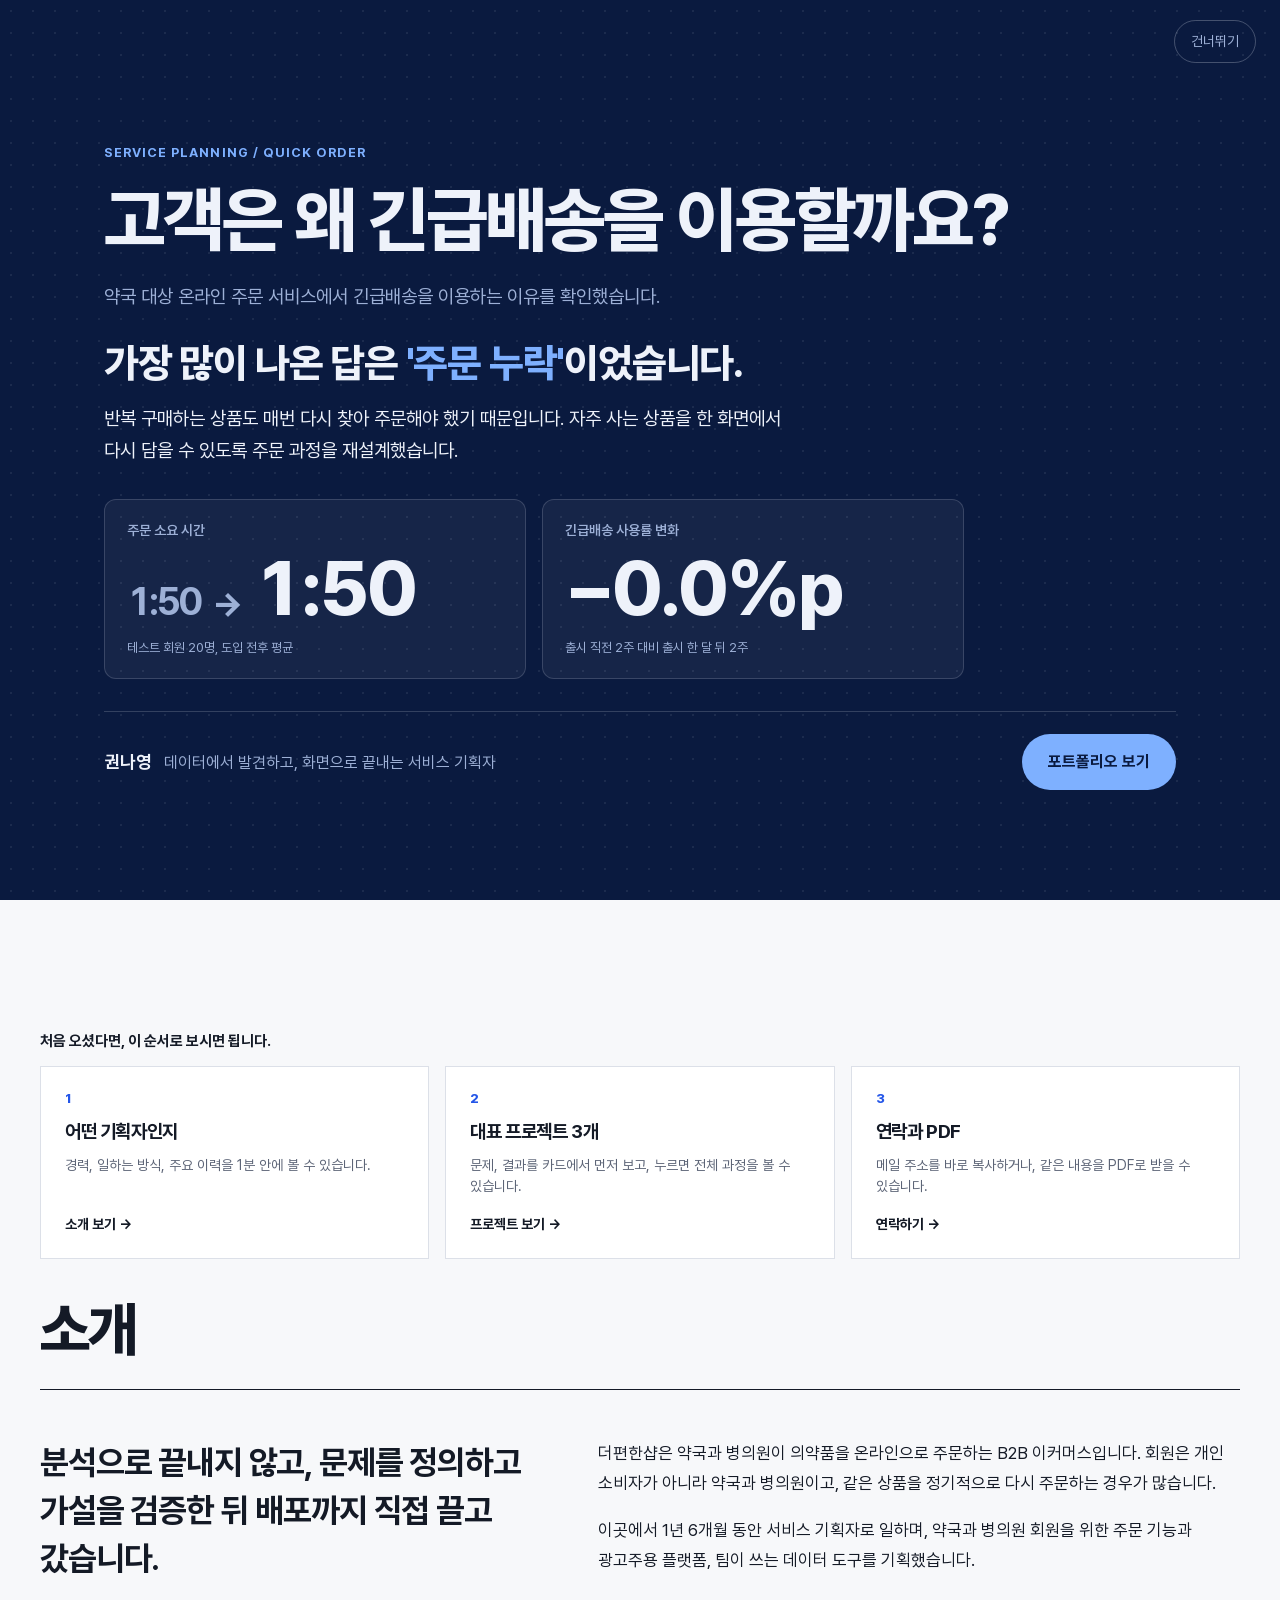
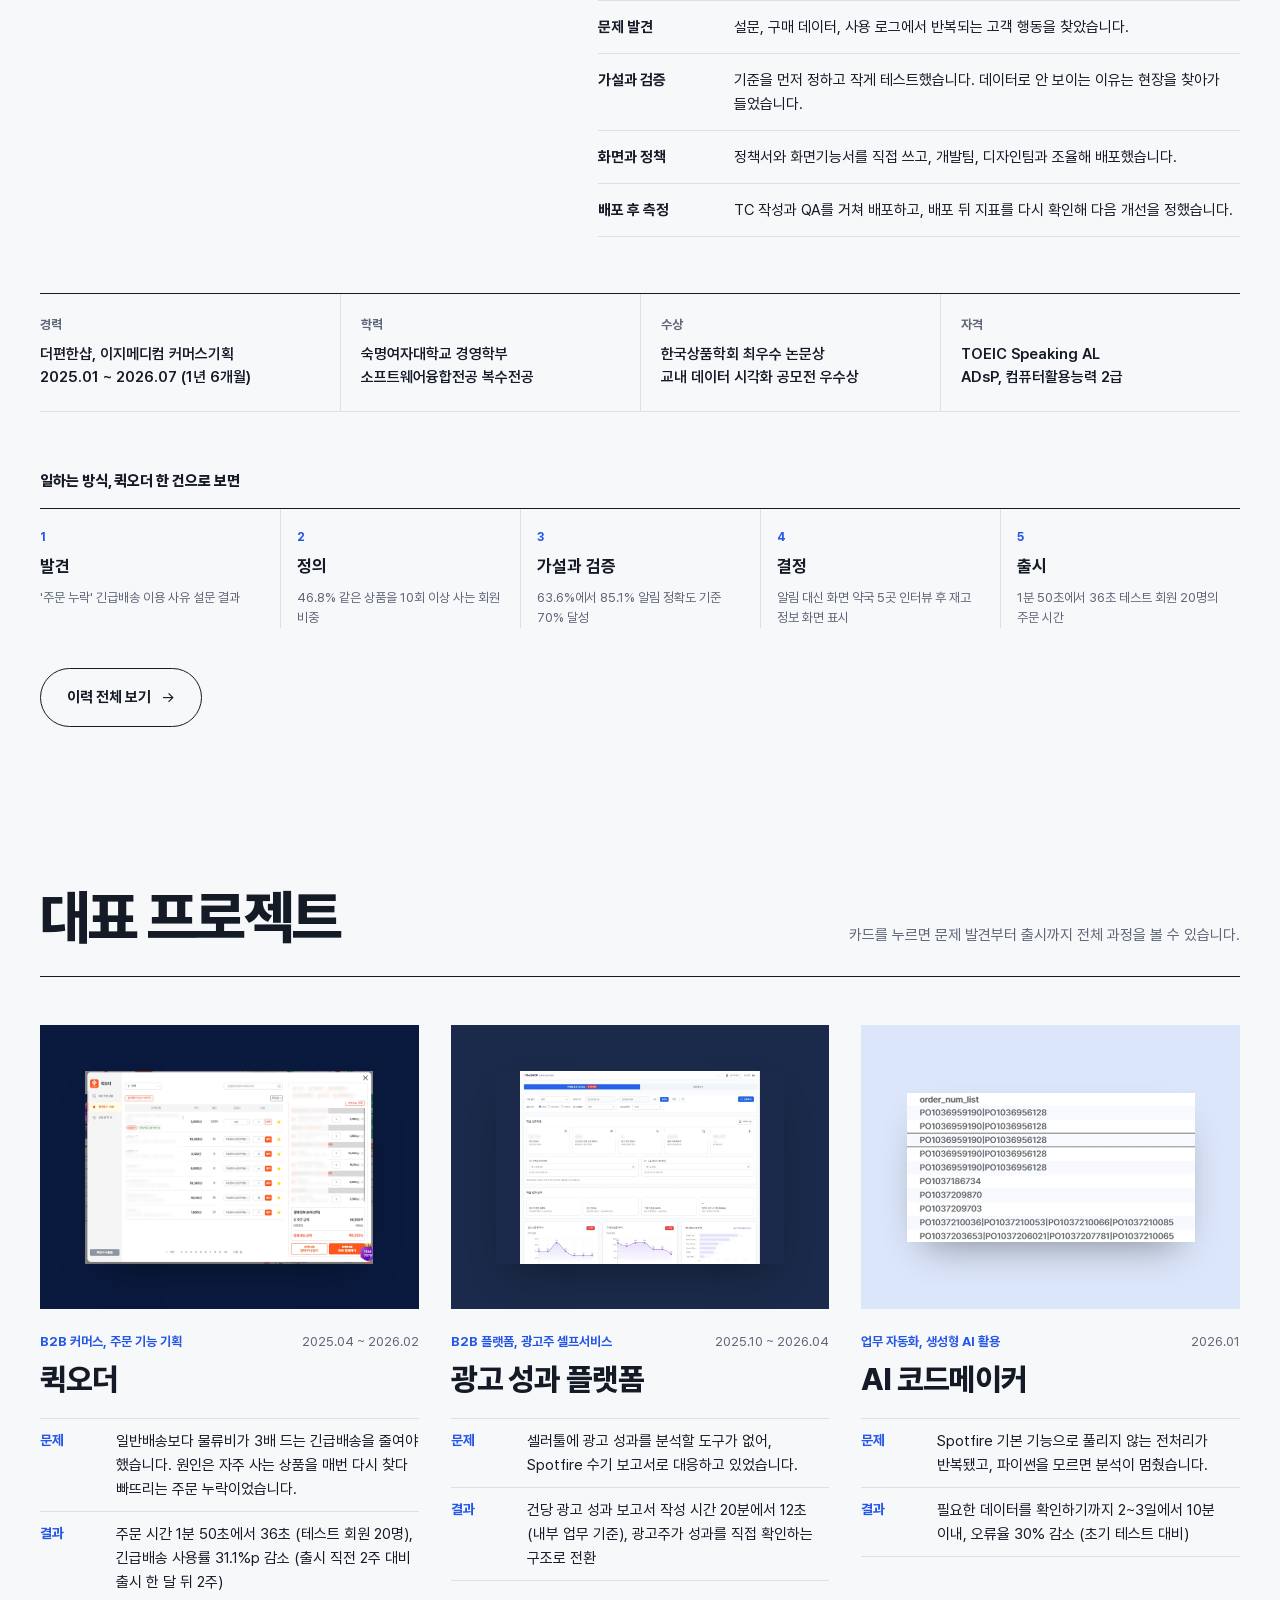
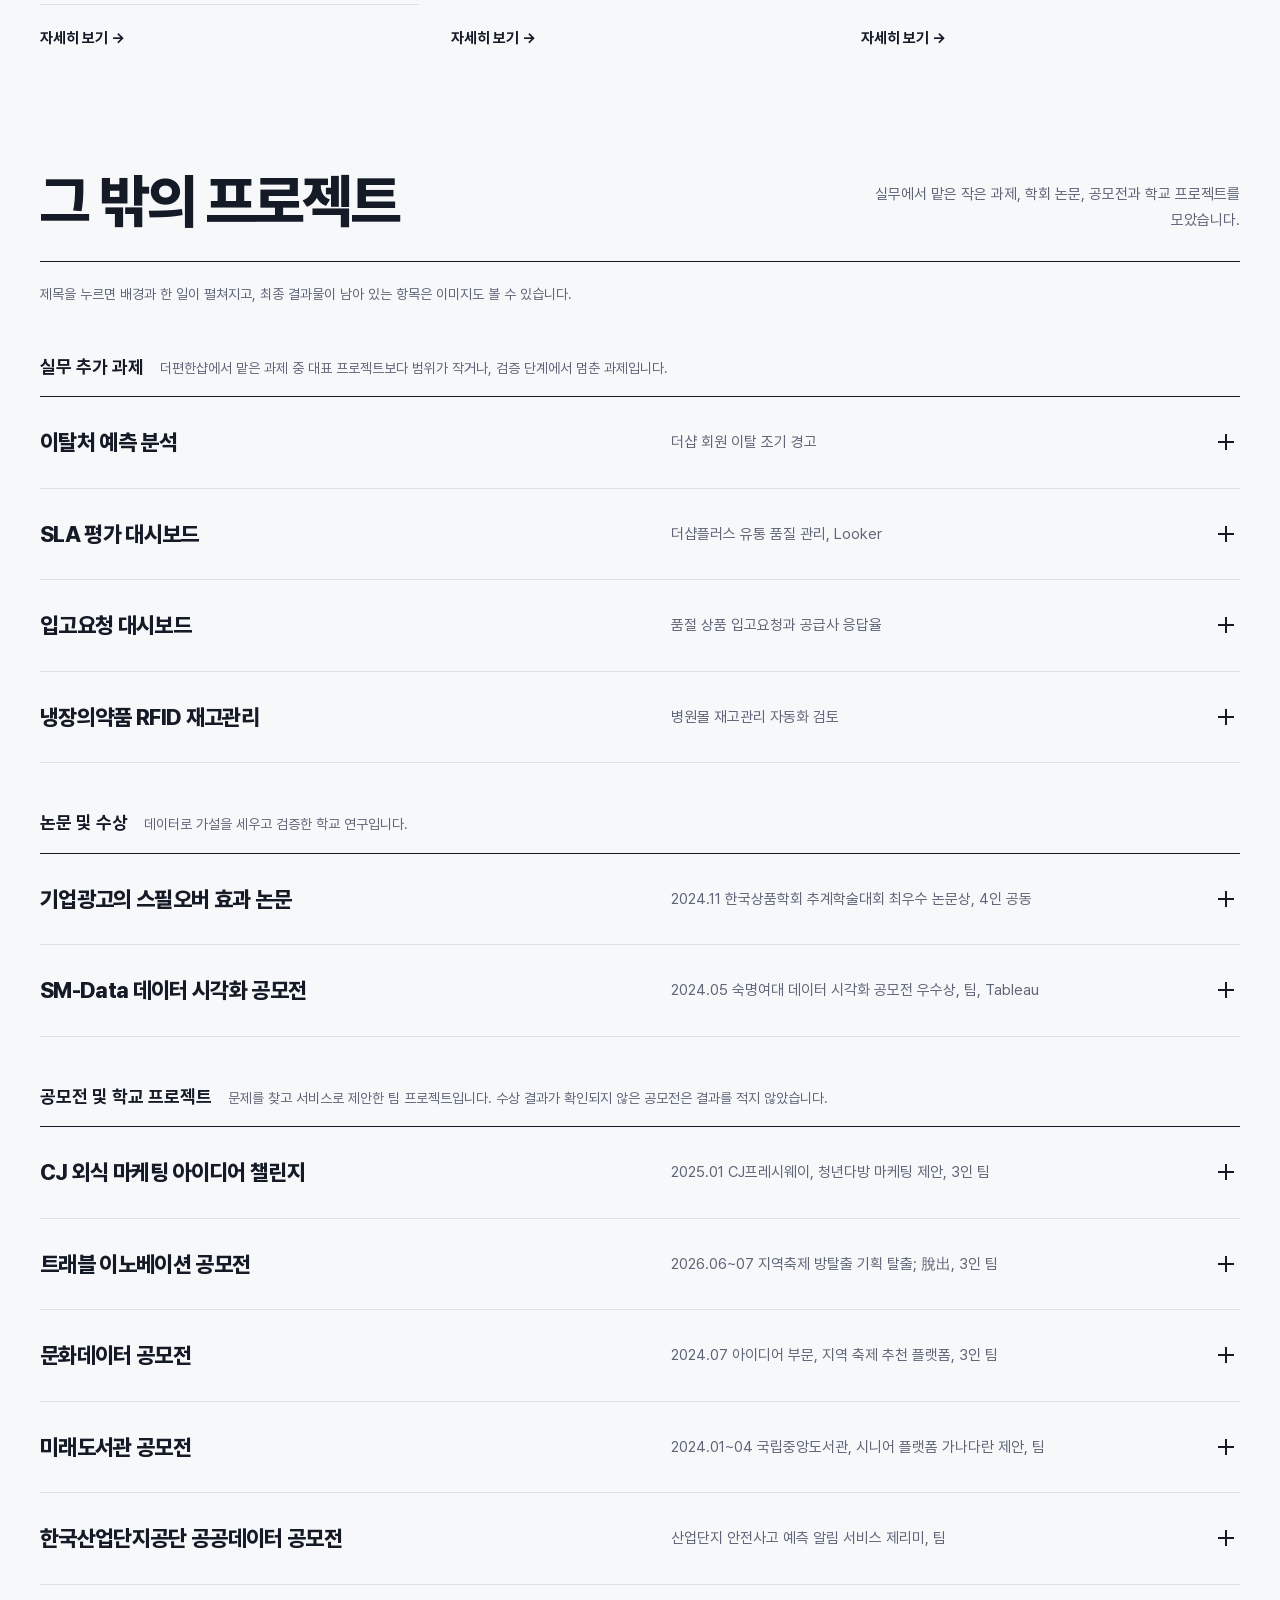
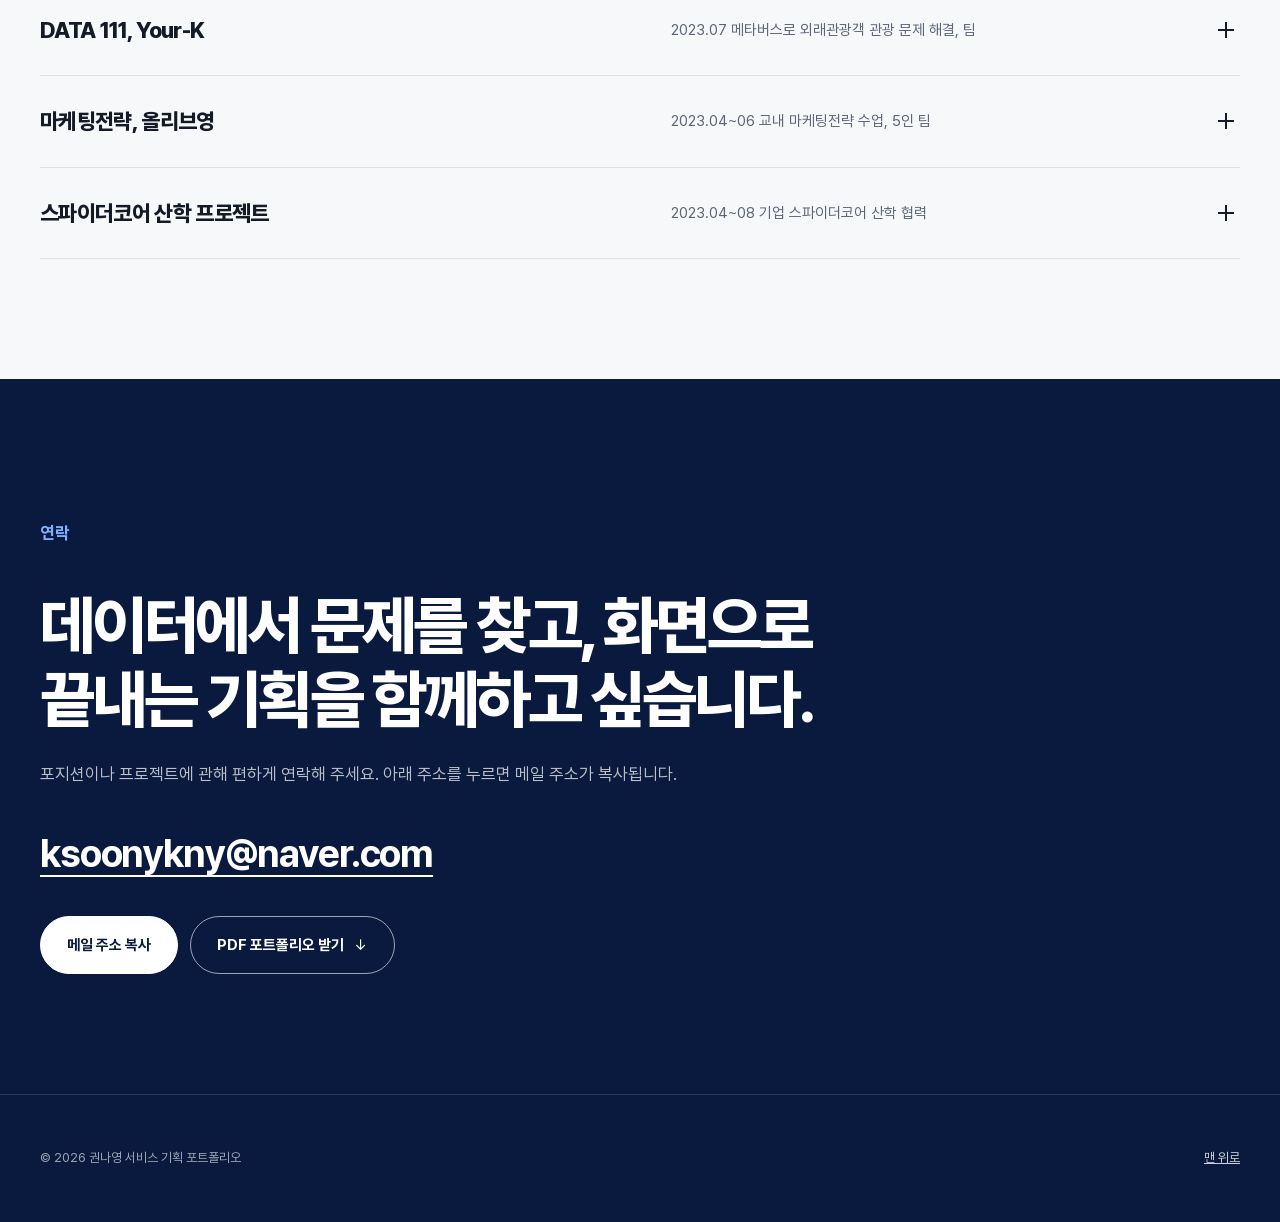
==== commit c0c0205a: "Add files via upload" ====
--- a/index.html
+++ b/index.html
@@ -202,8 +202,9 @@
         <figure class="o-fig n5"><div class="o-shots"><button type="button" class="zoom" aria-label="이미지 크게 보기"><img src="assets/img/o-cj-1.webp" alt="2025 롱떡 챌린지 오프라인 포스터" loading="lazy"></button><button type="button" class="zoom" aria-label="이미지 크게 보기"><img src="assets/img/o-cj-2.webp" alt="롱떡 챌린지 숏폼 썸네일" loading="lazy"></button><button type="button" class="zoom" aria-label="이미지 크게 보기"><img src="assets/img/o-cj-3.webp" alt="청년다방 성격 테스트 시작 화면" loading="lazy"></button><button type="button" class="zoom" aria-label="이미지 크게 보기"><img src="assets/img/o-cj-4.webp" alt="청년다방 성격 테스트 질문 화면" loading="lazy"></button><button type="button" class="zoom" aria-label="이미지 크게 보기"><img src="assets/img/o-cj-5.webp" alt="청년다방 커피 신메뉴 컵 시안" loading="lazy"></button></div><figcaption>제안서에 넣은 시안입니다. 롱떡 챌린지 포스터와 숏폼 썸네일, 토핑 성격 테스트 화면, 커피 신메뉴 컵 시안 순서입니다.</figcaption></figure>
       </details>
       <details class="other" data-log="other_open" data-label="트래블 이노베이션 공모전">
-        <summary><span class="o-title">트래블 이노베이션 공모전</span><span class="o-sub">2026.06~07 지역축제 방탈출 기획, 4인 팀</span><span class="o-plus" aria-hidden="true"></span></summary>
-        <dl><div><dt>배경</dt><dd>역사를 소재로 한 지역축제가 볼거리 위주로 흘러, 방문객이 오래 머물고 소비할 이유가 약하다고 봤습니다.</dd></div><div><dt>한 일</dt><dd>역사 기반 방탈출 축제 아이디어를 처음 제안했고, 팀 논의를 거쳐 안동 하회마을을 무대로 정했습니다. 제안서에서 참가자가 쓰는 웹 앱 화면 기획, 장소 제안, 예산안을 맡았습니다.</dd></div><div><dt>과정</dt><dd>사라진 하회탈을 찾는 이야기에 역할별 히든미션(암행어사, 탈 도둑 등)을 붙이고, 가이드북, 힌트를 주는 웹 화면, 굿즈와 경품 구조를 하나의 동선으로 묶었습니다.</dd></div></dl>
+        <summary><span class="o-title">트래블 이노베이션 공모전</span><span class="o-sub">2026.06~07 지역축제 방탈출 기획 탈출; 脫出, 3인 팀</span><span class="o-plus" aria-hidden="true"></span></summary>
+        <dl><div><dt>배경</dt><dd>하회마을 방문객은 코로나19 이후 연 50만~60만 명 수준으로 줄었고, 가을 축제 시기에만 몰렸습니다. 볼거리 위주라 머무는 시간과 소비도 짧았습니다.</dd></div><div><dt>한 일</dt><dd>역사 기반 방탈출 축제 아이디어를 처음 제안했고, 팀 논의를 거쳐 안동 하회마을을 무대로 정했습니다. 참가자가 쓰는 웹 앱의 화면 흐름(인트로, 로그인, 역할 배정, 미션, 최종 결과)과 공통 UI 규칙을 정하고, <a href="https://knypoiu7809-boop.github.io/hahoe-escape/" target="_blank" rel="noopener">실제 웹 앱</a>으로 만들었습니다. 장소 제안과 예산안도 맡았습니다.</dd></div><div><dt>과정</dt><dd>사라진 하회탈을 찾는 이야기에 역할별 히든미션을 붙이고, 지도, 힌트, GPS 위치 확인을 웹 앱에 넣었습니다. 가이드북, 기본 키트, 굿즈, 경품 구조를 하나의 동선으로 묶어 비축제 기간에도 운영할 수 있는 상시 콘텐츠로 제안했습니다.</dd></div></dl>
+        <figure class="o-fig n5"><div class="o-shots"><button type="button" class="zoom" aria-label="이미지 크게 보기"><img src="assets/img/o-tr-1.webp" alt="탈출; 脫出 제안서 표지" loading="lazy"></button><button type="button" class="zoom" aria-label="이미지 크게 보기"><img src="assets/img/o-tr-2.webp" alt="웹 앱 화면 전환 플로우와 공통 UI 규칙" loading="lazy"></button><button type="button" class="zoom" aria-label="이미지 크게 보기"><img src="assets/img/o-tr-3.webp" alt="웹 앱 인트로와 로그인 화면" loading="lazy"></button><button type="button" class="zoom" aria-label="이미지 크게 보기"><img src="assets/img/o-tr-4.webp" alt="웹 앱 미션 진행 화면" loading="lazy"></button><button type="button" class="zoom" aria-label="이미지 크게 보기"><img src="assets/img/o-tr-5.webp" alt="예산안 및 수익구조" loading="lazy"></button></div><figcaption>제출한 제안서입니다. 표지, 웹 앱 화면 플로우와 UI 규칙, 인트로와 로그인 화면, 미션 진행 화면, 예산안 순서입니다.</figcaption></figure>
       </details>
       <details class="other" data-log="other_open" data-label="문화데이터 공모전">
         <summary><span class="o-title">문화데이터 공모전</span><span class="o-sub">2024.07 아이디어 부문, 지역 축제 추천 플랫폼, 3인 팀</span><span class="o-plus" aria-hidden="true"></span></summary>
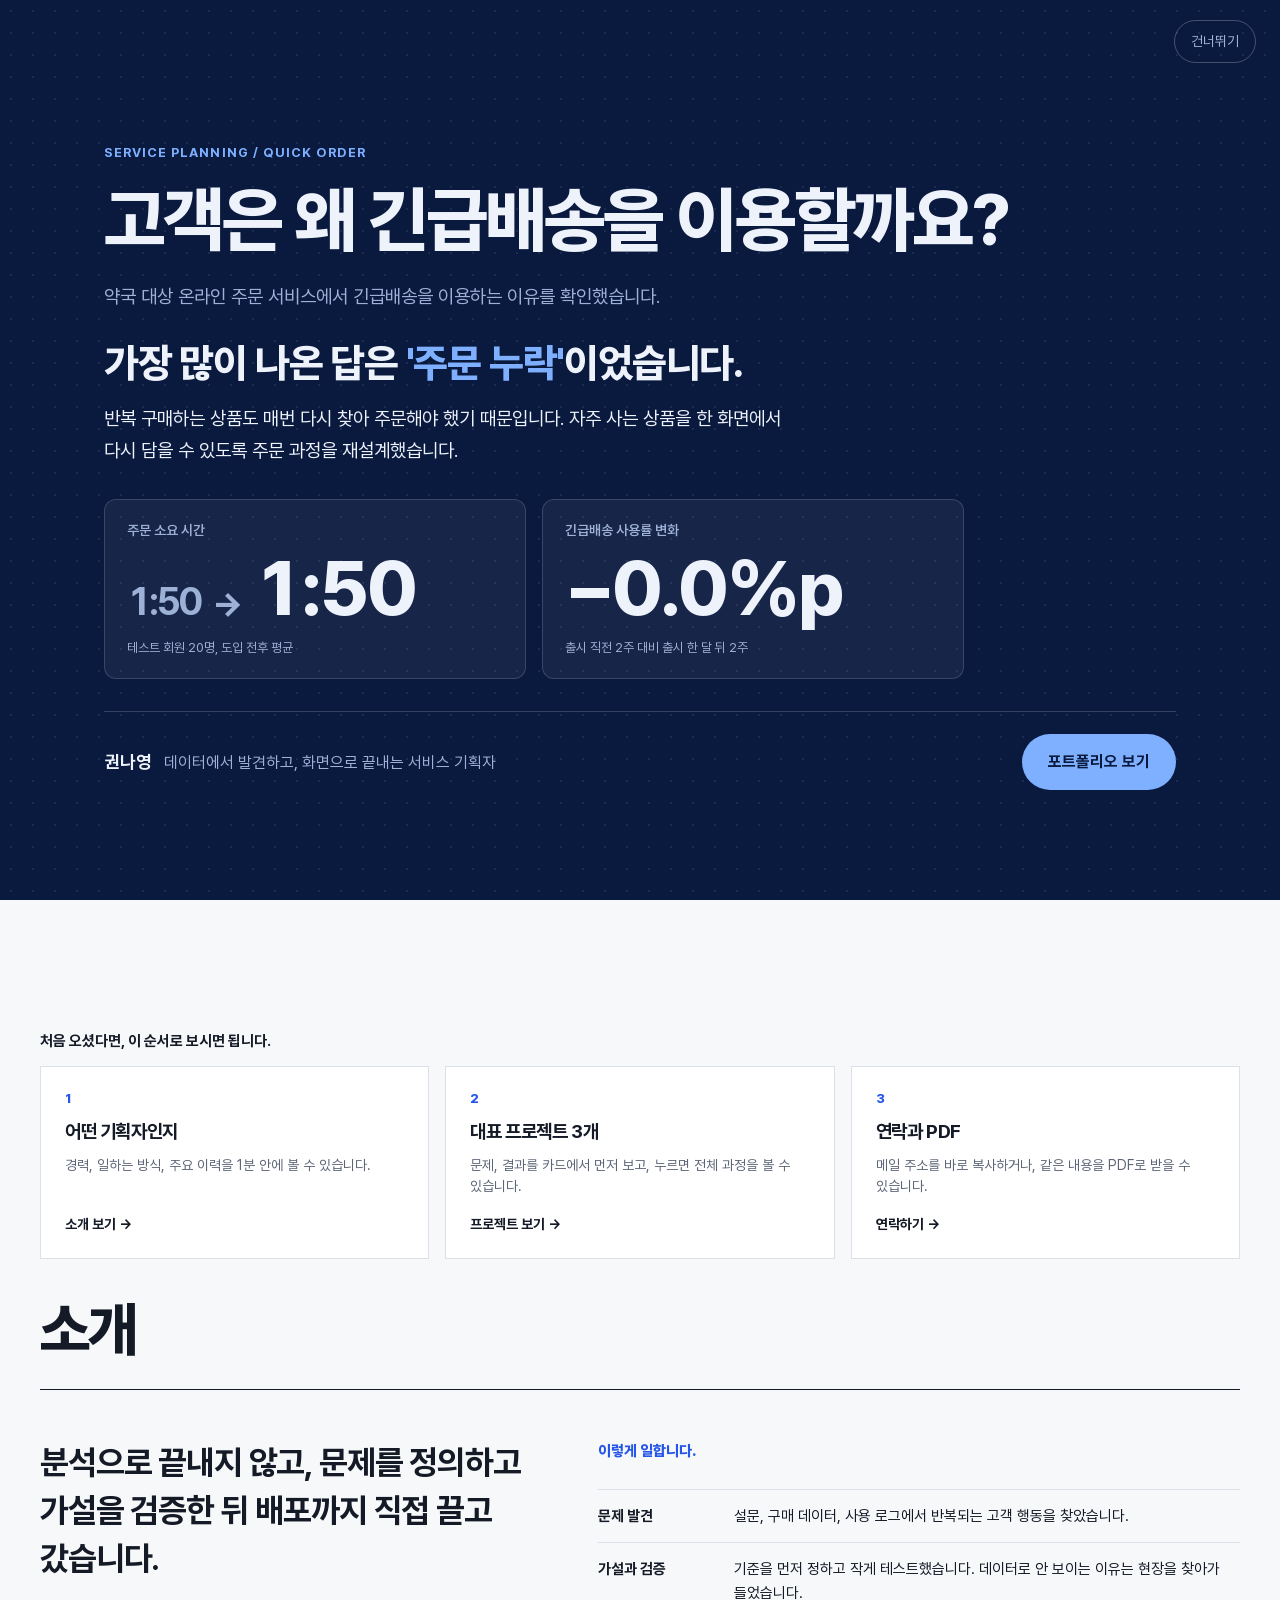
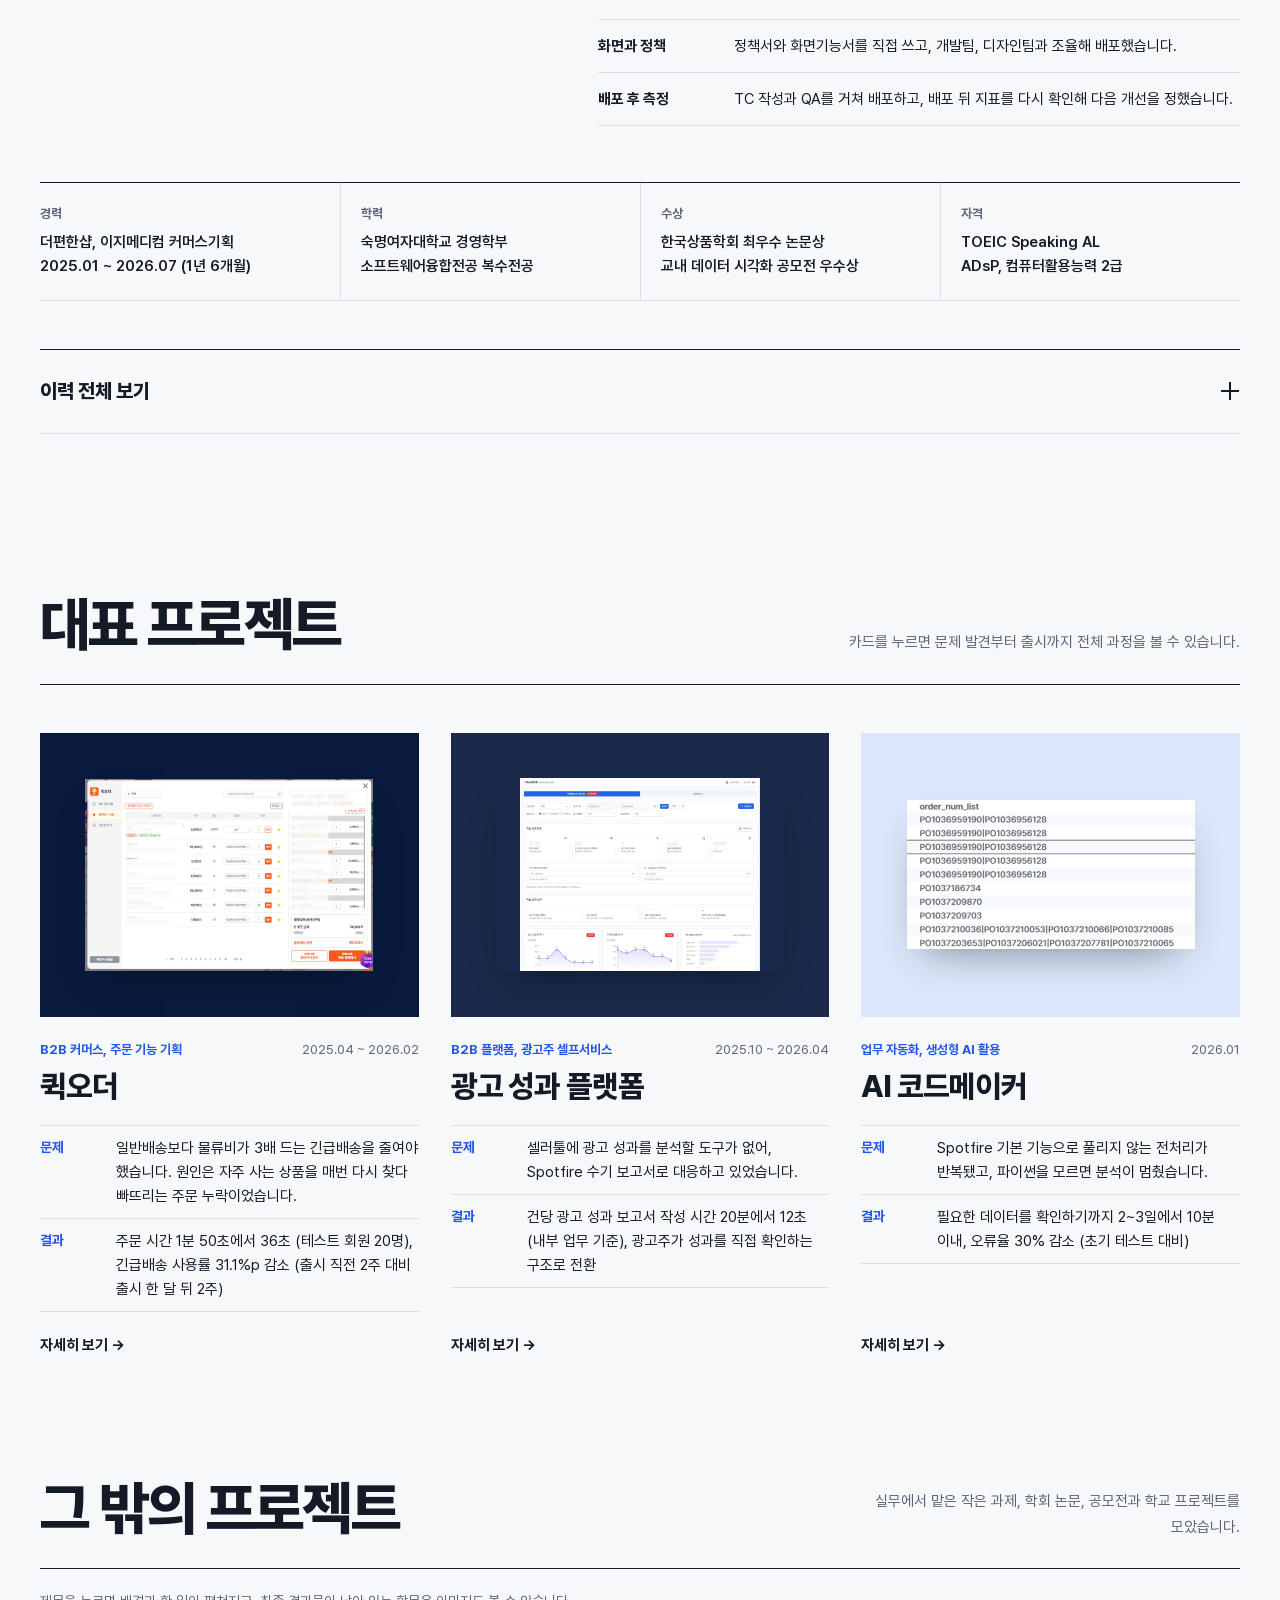
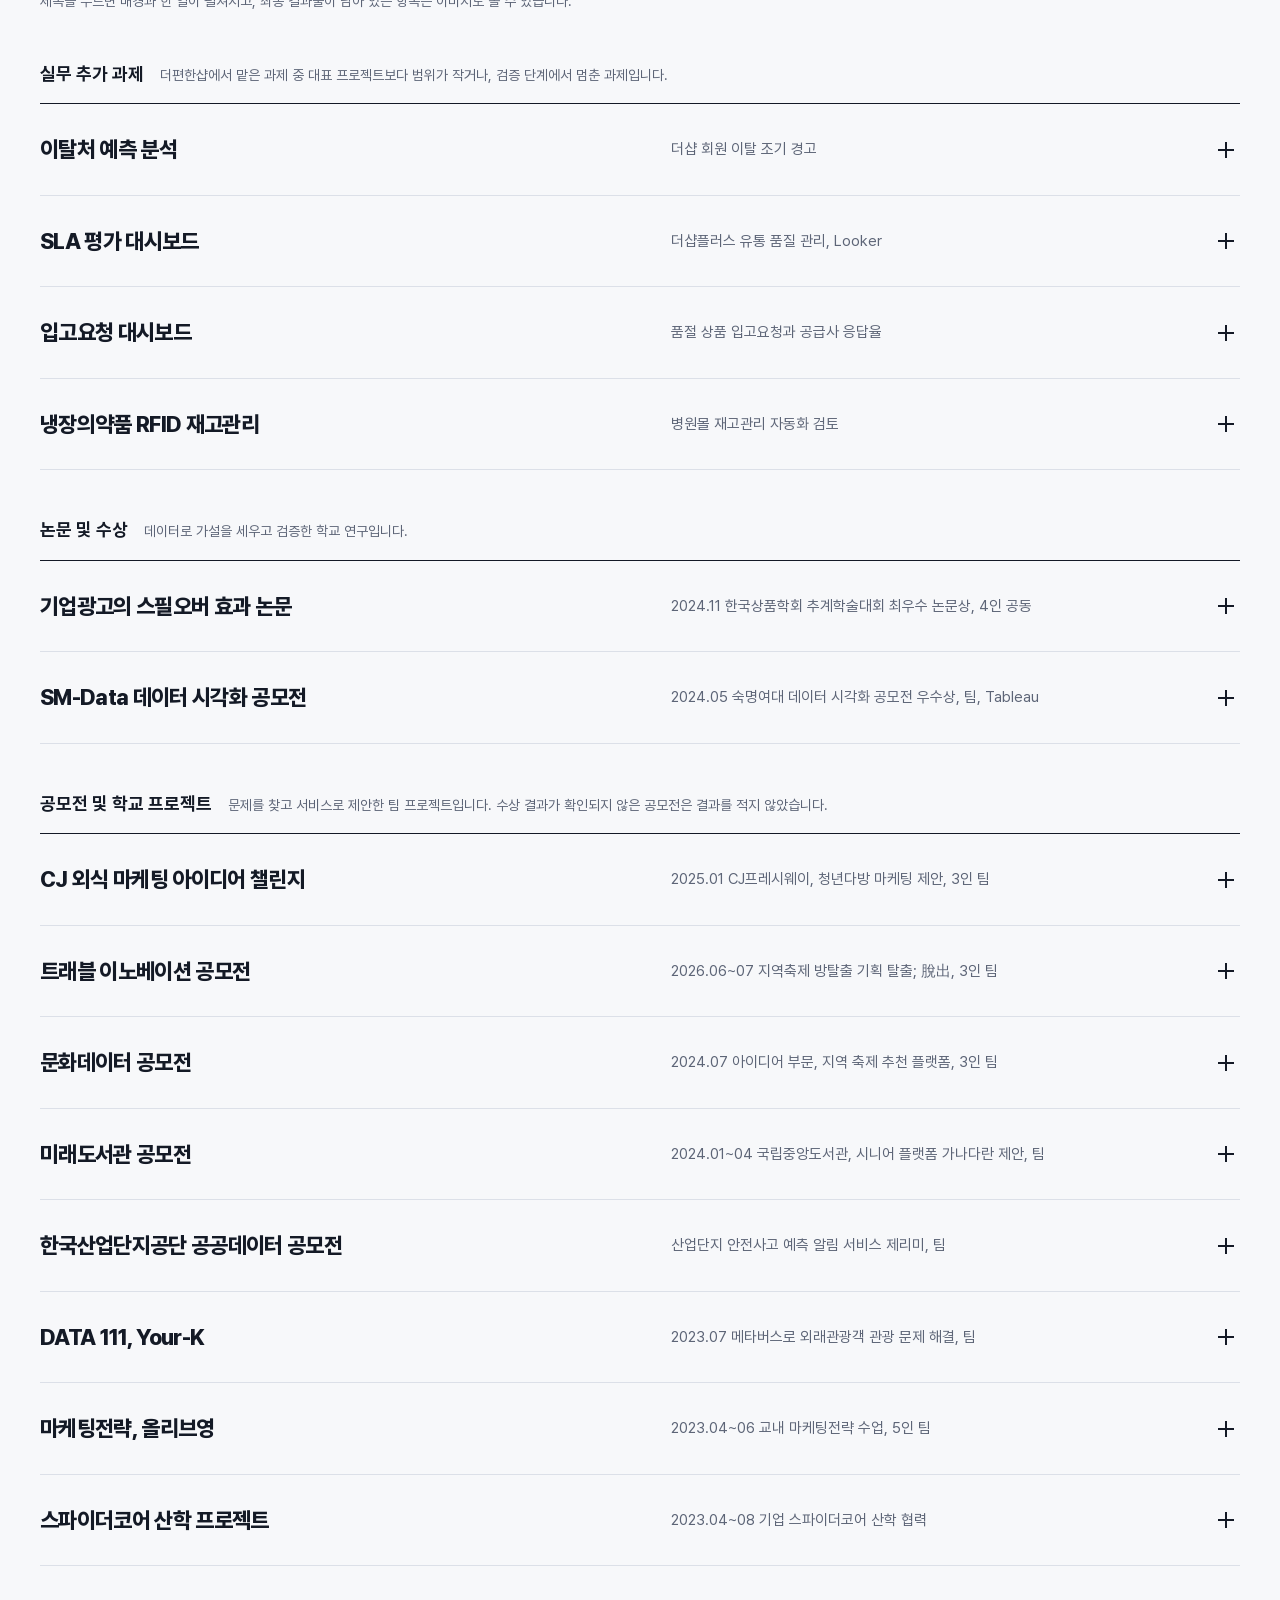
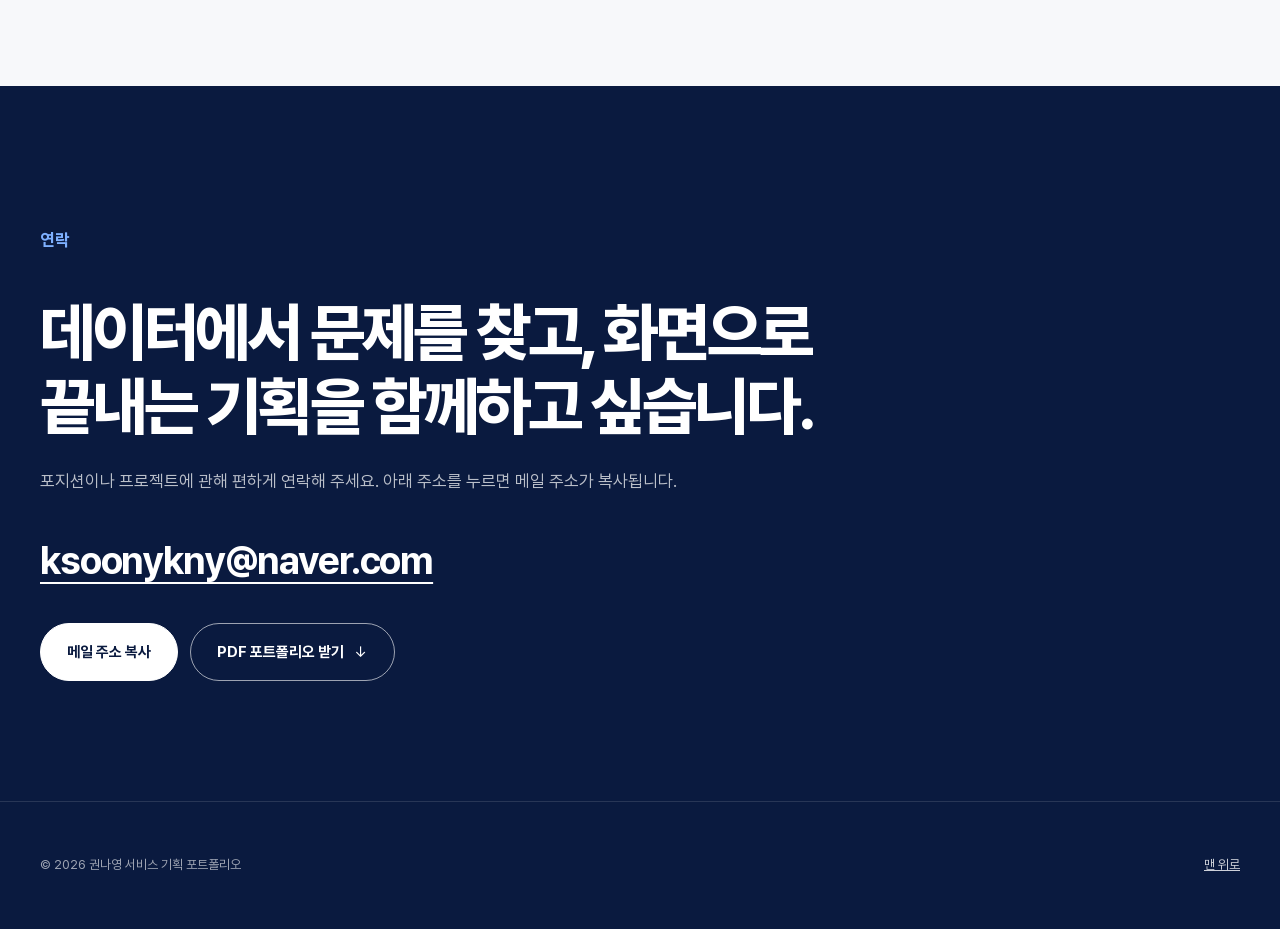
==== commit 3e8283ce: "Add files via upload" ====
--- a/index.html
+++ b/index.html
@@ -51,15 +51,14 @@
       <a href="about.html">소개</a>
       <a href="index.html#projects">프로젝트</a>
       <a href="#contact">연락</a>
-      <a class="nav-pdf" href="assets/kwon-nayoung-portfolio.pdf" download="권나영_서비스기획_포트폴리오.pdf" data-log="pdf_download" data-label="상단 메뉴">PDF 받기</a>
+      <a class="nav-pdf" href="assets/kwon-nayoung-portfolio.pdf" download="권나영_서비스기획_포트폴리오.pdf" data-log="pdf_download" data-label="상단 메뉴"><span class="pdf-ic" aria-hidden="true">↓</span>PDF 받기</a>
     </nav>
   </div>
 </header>
 <main id="top">
 <section class="home-hero dark-hero">
   <div class="container">
-    <p class="eyebrow">서비스 기획자 권나영의 포트폴리오</p>
-    <h1><span class="line"><span>데이터에서 발견한 고객 행동을,</span></span><span class="line"><span><em>실제로 쓰이는 화면</em>으로 바꿉니다.</span></span></h1>
+    <h1><span class="line"><span>고객의 불편을 데이터로 찾고</span></span><span class="line"><span><em>화면으로 해결</em>합니다.</span></span></h1>
     <div class="hero-stats">
       <div><b data-count="−31.1%p">−31.1%p</b><span>긴급배송 사용률<small>퀵오더, 출시 직전 2주 대비 출시 한 달 뒤 2주</small></span></div>
       <div><b data-count="12초">12초</b><span>건당 광고 성과 보고서 작성<small>광고 성과 플랫폼, 기존 20분</small></span></div>
@@ -87,8 +86,7 @@
     <div class="intro-grid" data-reveal>
       <p class="lead-xl">분석으로 끝내지 않고, 문제를 정의하고 가설을 검증한 뒤 배포까지 직접 끌고 갔습니다.</p>
       <div>
-        <p>더편한샵은 약국과 병의원이 의약품을 온라인으로 주문하는 B2B 이커머스입니다. 회원은 개인 소비자가 아니라 약국과 병의원이고, 같은 상품을 정기적으로 다시 주문하는 경우가 많습니다.</p>
-        <p>이곳에서 1년 6개월 동안 서비스 기획자로 일하며, 약국과 병의원 회원을 위한 주문 기능과 광고주용 플랫폼, 팀이 쓰는 데이터 도구를 기획했습니다.</p>
+        <p class="how-t">이렇게 일합니다.</p>
         <ul class="did">
           <li><b>문제 발견</b><span>설문, 구매 데이터, 사용 로그에서 반복되는 고객 행동을 찾았습니다.</span></li>
           <li><b>가설과 검증</b><span>기준을 먼저 정하고 작게 테스트했습니다. 데이터로 안 보이는 이유는 현장을 찾아가 들었습니다.</span></li>
@@ -103,9 +101,84 @@
       <div><dt>수상</dt><dd>한국상품학회 최우수 논문상<br>교내 데이터 시각화 공모전 우수상</dd></div>
       <div><dt>자격</dt><dd>TOEIC Speaking AL<br>ADsP, 컴퓨터활용능력 2급</dd></div>
     </dl>
-    <p class="sub-h">일하는 방식, 퀵오더 한 건으로 보면</p>
-    <ol class="steps5" style="margin-top:0" data-reveal><li><small>1</small><b>발견</b><span>'주문 누락' 긴급배송 이용 사유 설문 결과</span></li><li><small>2</small><b>정의</b><span>46.8% 같은 상품을 10회 이상 사는 회원 비중</span></li><li><small>3</small><b>가설과 검증</b><span>63.6%에서 85.1% 알림 정확도 기준 70% 달성</span></li><li><small>4</small><b>결정</b><span>알림 대신 화면 약국 5곳 인터뷰 후 재고 정보 화면 표시</span></li><li><small>5</small><b>출시</b><span>1분 50초에서 36초 테스트 회원 20명의 주문 시간</span></li></ol>
-    <a class="pill" href="about.html">이력 전체 보기 <span class="arr">→</span></a>
+    <details class="rec-toggle" data-log="toc_open" data-label="이력 전체 보기">
+      <summary><span>이력 전체 보기</span><span class="rt-ic" aria-hidden="true"></span></summary>
+      <div class="rec-body"><div class="records">
+<div>
+<h3>경력</h3>
+<ul class="rec">
+<li>
+<span class="when">2025.01.02 ~ 2026.07.14 (1년 6개월)</span>
+<div class="t">더편한샵, 이지메디컴 커머스기획</div>
+<div class="d">2025.01 ~ 2026.03 더편한샵, 약국 대상 B2B 이커머스 서비스 기획<br/>2026.04 ~ 2026.07 이지메디컴, 더편한샵과 합병 후 같은 업무</div>
+</li>
+<li>
+<span class="when">2023.10 ~ 2023.11</span>
+<div class="t">SK Telecom CS T1, Business Development Team 인턴</div>
+<div class="d">팝업스토어 사업 기획과 현장 운영 점검, 고객 경험 모니터링, 크리에이터 홍보 대본 작성</div>
+</li>
+</ul>
+<h3>학력</h3>
+<ul class="rec">
+<li>
+<span class="when">2026.02 졸업</span>
+<div class="t">숙명여자대학교 경영학부</div>
+<div class="d">소프트웨어융합전공 복수전공</div>
+</li>
+</ul>
+<h3 id="learning">학습</h3>
+<ul class="rec">
+<li>
+<span class="when">2026.10 ~ 2026.11</span>
+<div class="t">SQL 개발자(SQLD) 수업 수강</div>
+<div class="d">쿼리 직접 작성 역량 보완 목적 수강</div>
+</li>
+<li>
+<span class="when">2023.09 ~ 2023.10</span>
+<div class="t">T1A e스포츠 사업 수업</div>
+<div class="d">신사업 기획 발표: e스포츠 입시 컨설팅(PTU), 캠프형 프로그램(TCK), 가족 참여형 프로그램(T1 아케이드)</div>
+</li>
+<li>
+<span class="when">2023.08</span>
+<div class="t">빅데이터 애널리틱스 마이크로디그리 이수</div>
+<div class="d">빅데이터 혁신융합대학 과정</div>
+</li>
+</ul>
+<h3>도구</h3>
+<ul class="tools">
+<li><span class="ti"><img alt="" height="22" onerror="this.outerHTML='&lt;span class=&quot;mono&quot; style=&quot;background:#2E5E8C&quot;&gt;Sf&lt;/span&gt;'" src="https://www.google.com/s2/favicons?domain=spotfire.com&amp;sz=64" width="22"/></span><span><b>Spotfire</b><small>사내 데이터 분석, 사용성 분석</small></span></li>
+<li><span class="ti"><svg aria-hidden="true" viewbox="0 0 256 239"><path d="M224.022 173.159h-92.959c-22.48 0-35.07 15.736-35.07 32.485c0 15.455 10.679 32.484 35.07 32.484h92.959z" fill="#669df6"></path><ellipse cx="224.022" cy="205.587" fill="#1a73e8" rx="31.979" ry="32.485"></ellipse><path d="M128.028 86.551H35.07C12.59 86.551 0 102.288 0 119.036c0 15.456 10.678 32.485 35.07 32.485h92.958z" fill="#669df6"></path><ellipse cx="128.028" cy="119.036" fill="#1a73e8" rx="31.979" ry="32.485"></ellipse><path d="M224.022 0h-92.959c-22.48 0-35.07 15.737-35.07 32.485c0 15.455 10.679 32.485 35.07 32.485h92.959z" fill="#669df6"></path><ellipse cx="224.022" cy="32.485" fill="#1a73e8" rx="31.979" ry="32.485"></ellipse></svg></span><span><b>Looker Studio</b><small>SLA 평가 대시보드</small></span></li>
+<li><span class="ti"><svg aria-hidden="true" viewbox="0 0 256 279"><defs><lineargradient id="SVGzNMMBeHh" x1="49.995%" x2="49.995%" y1="122.45%" y2="31.139%"><stop offset="0%" stop-color="#fff100"></stop><stop offset="100%" stop-color="#f05a28"></stop></lineargradient></defs><path d="M255.59 122.775c-.46-4.675-1.226-10.04-2.759-16.017a98 98 0 0 0-7.204-19.16a106.7 106.7 0 0 0-13.412-20.54c-2.222-2.681-4.675-5.287-7.28-7.816c3.908-15.558-4.752-29.046-4.752-29.046c-14.945-.92-24.448 4.675-27.973 7.204c-.613-.23-1.15-.537-1.763-.767c-2.529-.996-5.135-1.992-7.894-2.835a130 130 0 0 0-8.277-2.3c-2.835-.69-5.67-1.226-8.583-1.686c-.537-.076-.996-.153-1.533-.23C157.646 8.738 138.946 0 138.946 0c-20.922 13.258-24.831 31.805-24.831 31.805s-.077.383-.23 1.073c-1.15.307-2.299.69-3.449.996c-1.609.46-3.218 1.073-4.751 1.686a123 123 0 0 0-4.752 1.916a117 117 0 0 0-9.35 4.599c-2.989 1.686-5.9 3.525-8.737 5.441l-.766-.307c-28.97-11.036-54.643 2.223-54.643 2.223c-2.376 30.809 11.572 50.198 14.331 53.724c-.69 1.916-1.303 3.832-1.916 5.748c-2.146 6.974-3.755 14.101-4.751 21.535c-.154 1.073-.307 2.146-.384 3.219C7.894 146.916 0 173.97 0 173.97c22.302 25.674 48.359 27.283 48.359 27.283l.077-.076c3.295 5.9 7.127 11.495 11.419 16.783a112 112 0 0 0 5.671 6.362c-8.124 23.298 1.15 42.61 1.15 42.61c24.83.92 41.155-10.882 44.603-13.564a85 85 0 0 0 7.511 2.222a109.7 109.7 0 0 0 23.298 3.449c1.916.076 3.909.153 5.825.076h2.759l1.226-.076v.076c11.726 16.708 32.265 19.084 32.265 19.084c14.638-15.405 15.48-30.733 15.48-34.028v-1.38c3.066-2.145 5.979-4.445 8.738-6.974c5.824-5.288 10.959-11.342 15.25-17.857l1.15-1.839c16.554.92 28.28-10.27 28.28-10.27c-2.759-17.243-12.569-25.673-14.638-27.283c0 0-.077-.076-.23-.153s-.153-.153-.153-.153c-.077-.077-.23-.154-.383-.23c.076-1.073.153-2.07.23-3.142c.153-1.84.153-3.756.153-5.595v-2.913l-.077-1.149l-.076-1.533c0-.536-.077-.996-.154-1.456c-.076-.46-.076-.996-.153-1.456l-.153-1.456l-.23-1.456c-.307-1.916-.613-3.756-1.073-5.672c-1.763-7.433-4.675-14.484-8.43-20.845a70.4 70.4 0 0 0-14.025-16.707c-5.365-4.752-11.42-8.584-17.704-11.42c-6.36-2.835-12.952-4.675-19.543-5.518c-3.295-.46-6.59-.613-9.886-.536h-2.453l-1.226.077c-.46 0-.92.076-1.303.076a52 52 0 0 0-4.981.69c-6.591 1.226-12.799 3.602-18.24 6.897s-10.193 7.358-14.025 11.956a54.7 54.7 0 0 0-8.89 15.021a52.9 52.9 0 0 0-3.525 16.094c-.077 1.303-.077 2.683-.077 3.986v.996l.077 1.073c.076.613.076 1.303.153 1.916c.23 2.682.766 5.288 1.456 7.74c1.456 4.982 3.755 9.503 6.59 13.335s6.285 6.975 9.887 9.504c3.602 2.452 7.51 4.215 11.343 5.364c3.832 1.15 7.664 1.61 11.266 1.61h1.993c.23 0 .46 0 .689-.077c.383 0 .766-.077 1.15-.077c.076 0 .23 0 .306-.076l.383-.077c.23 0 .46-.076.69-.076c.46-.077.843-.154 1.303-.23s.843-.154 1.226-.307c.843-.153 1.61-.46 2.376-.69c1.533-.536 3.066-1.15 4.368-1.839c1.38-.69 2.606-1.533 3.832-2.3c.307-.23.69-.459.997-.766c1.226-.996 1.456-2.835.46-4.061c-.844-1.073-2.376-1.38-3.603-.69l-.92.46a25 25 0 0 1-3.295 1.38c-1.15.382-2.375.689-3.602.919c-.613.076-1.226.153-1.916.23c-.306 0-.613.076-.996.076h-1.84c-.383 0-.766 0-1.149-.076h-.46c-.153 0-.383 0-.536-.077c-.383-.077-.69-.077-1.073-.153c-2.836-.383-5.671-1.226-8.354-2.453a29.3 29.3 0 0 1-7.74-5.058c-2.376-2.146-4.445-4.675-6.055-7.587s-2.759-6.131-3.295-9.503c-.23-1.686-.383-3.449-.307-5.135c0-.46.077-.92.077-1.38v-.613c0-.23.077-.46.077-.69c.076-.919.23-1.839.383-2.758c1.303-7.358 4.981-14.562 10.653-20.003c1.456-1.38 2.988-2.606 4.598-3.755a31.7 31.7 0 0 1 5.211-2.99a36 36 0 0 1 5.672-2.068c1.915-.537 3.908-.844 5.977-1.073c.997-.077 1.993-.154 3.066-.154h2.376l.843.077c2.222.153 4.368.46 6.514.996c4.292.92 8.507 2.53 12.415 4.675c7.818 4.369 14.485 11.113 18.547 19.237c2.07 4.061 3.525 8.43 4.215 12.951c.153 1.15.307 2.3.383 3.45l.077.842l.077.843v3.296c0 .536-.077 1.456-.077 1.992c-.077 1.227-.23 2.53-.383 3.756s-.383 2.452-.613 3.678a50 50 0 0 1-.843 3.602a64 64 0 0 1-2.3 7.128a62.4 62.4 0 0 1-7.204 13.105c-5.9 8.124-13.948 14.715-23.144 18.93c-4.599 2.069-9.427 3.602-14.408 4.368c-2.453.46-4.982.69-7.511.766h-3.832a36 36 0 0 1-4.062-.23c-5.365-.383-10.653-1.379-15.864-2.835c-5.135-1.456-10.116-3.525-14.868-5.978c-9.427-5.058-17.933-11.956-24.524-20.31a79 79 0 0 1-8.584-13.334a79 79 0 0 1-5.671-14.638c-1.38-5.058-2.223-10.193-2.606-15.405l-.077-.996v-6.821c.077-2.529.307-5.211.614-7.817c.306-2.606.766-5.288 1.302-7.894c.537-2.605 1.15-5.211 1.916-7.817a103 103 0 0 1 5.442-14.791c4.368-9.35 10.04-17.704 16.86-24.371c1.686-1.686 3.449-3.22 5.288-4.752a78 78 0 0 1 5.748-4.138c1.916-1.303 3.985-2.453 6.055-3.526a40 40 0 0 1 3.142-1.533l3.219-1.379c2.146-.92 4.368-1.686 6.667-2.376c.537-.153 1.15-.306 1.686-.536c.537-.154 1.15-.307 1.686-.46c1.15-.307 2.3-.613 3.45-.843c.536-.153 1.149-.23 1.762-.383c.613-.154 1.15-.23 1.763-.384c.613-.076 1.15-.23 1.762-.306l.843-.153l.92-.154c.613-.076 1.15-.153 1.763-.23c.69-.076 1.302-.153 1.992-.23c.537-.076 1.456-.153 1.993-.23c.383-.076.843-.076 1.226-.153l.843-.076l.383-.077h.46c.69-.077 1.303-.077 1.993-.153l.996-.077h.767c.536 0 1.149-.076 1.685-.076a99 99 0 0 1 6.745 0c4.445.153 8.813.69 13.028 1.456c8.507 1.61 16.478 4.291 23.758 7.893c7.28 3.526 13.719 7.894 19.39 12.646c.383.306.69.613 1.073.92c.306.306.69.613.996.92c.69.612 1.303 1.225 1.993 1.838c.69.614 1.303 1.227 1.916 1.84a44 44 0 0 1 1.839 1.916c2.376 2.529 4.598 5.058 6.59 7.664a99 99 0 0 1 9.734 15.25l.46.92l.46.92c.306.613.613 1.226.843 1.84c.306.613.536 1.149.843 1.762c.23.613.536 1.15.766 1.763c.92 2.299 1.84 4.521 2.53 6.59c1.149 3.373 1.992 6.362 2.682 8.967a2.043 2.043 0 0 0 2.299 1.61c1.15-.077 1.992-.996 1.992-2.146c.077-2.759 0-6.054-.383-9.81" fill="url(#SVGzNMMBeHh)"></path></svg></span><span><b>Grafana</b><small>퀵오더 사용 로그 실시간 확인</small></span></li>
+<li><span class="ti"><img alt="" height="22" onerror="this.outerHTML='&lt;span class=&quot;mono&quot; style=&quot;background:#5C4FD6&quot;&gt;Cl&lt;/span&gt;'" src="https://www.google.com/s2/favicons?domain=clarity.microsoft.com&amp;sz=64" width="22"/></span><span><b>Microsoft Clarity</b><small>사용자 화면 분석</small></span></li>
+<li><span class="ti"><svg aria-hidden="true" viewbox="0 0 256 384"><path d="M64 384c35.328 0 64-28.672 64-64v-64H64c-35.328 0-64 28.672-64 64s28.672 64 64 64" fill="#0acf83"></path><path d="M0 192c0-35.328 28.672-64 64-64h64v128H64c-35.328 0-64-28.672-64-64" fill="#a259ff"></path><path d="M0 64C0 28.672 28.672 0 64 0h64v128H64C28.672 128 0 99.328 0 64" fill="#f24e1e"></path><path d="M128 0h64c35.328 0 64 28.672 64 64s-28.672 64-64 64h-64z" fill="#ff7262"></path><path d="M256 192c0 35.328-28.672 64-64 64s-64-28.672-64-64s28.672-64 64-64s64 28.672 64 64" fill="#1abcfe"></path></svg></span><span><b>Figma</b><small>화면 기능서, 와이어프레임</small></span></li>
+<li><span class="ti"><svg aria-hidden="true" viewbox="0 0 256 135"><path d="M229.053 53.895c-12.557 0-23.107-8.588-26.099-20.21h-30.886a13.474 13.474 0 0 0-13.29 11.258l-1.107 6.645a26.9 26.9 0 0 1-8.757 15.78a26.9 26.9 0 0 1 8.757 15.78l1.107 6.646a13.474 13.474 0 0 0 13.29 11.259h3.939c2.992-11.623 13.542-20.21 26.098-20.21c14.883 0 26.948 12.064 26.948 26.946s-12.065 26.948-26.948 26.948c-12.556 0-23.107-8.588-26.098-20.21h-3.939c-13.173 0-24.415-9.524-26.58-22.518l-1.108-6.645a13.474 13.474 0 0 0-13.29-11.259h-10.676c-2.99 11.623-13.542 20.21-26.098 20.21c-12.557 0-23.107-8.587-26.099-20.21H53.046c-2.992 11.623-13.542 20.21-26.099 20.21C12.065 94.316 0 82.252 0 67.369s12.065-26.947 26.947-26.947c12.557 0 23.107 8.588 26.099 20.21h15.171c2.992-11.622 13.542-20.21 26.099-20.21c12.556 0 23.107 8.588 26.098 20.21h10.676a13.474 13.474 0 0 0 13.29-11.258l1.107-6.645c2.166-12.994 13.408-22.517 26.581-22.517h30.886C205.945 8.588 216.496 0 229.053 0C243.935 0 256 12.065 256 26.947s-12.065 26.948-26.947 26.948m0-13.474c7.441 0 13.473-6.032 13.473-13.474c0-7.441-6.032-13.473-13.473-13.473s-13.474 6.032-13.474 13.473s6.032 13.474 13.474 13.474M26.947 80.842c7.442 0 13.474-6.032 13.474-13.474c0-7.44-6.032-13.473-13.474-13.473c-7.441 0-13.473 6.032-13.473 13.473s6.032 13.474 13.473 13.474m80.842-13.474c0 7.442-6.032 13.474-13.473 13.474S80.842 74.81 80.842 67.368c0-7.44 6.032-13.473 13.474-13.473c7.441 0 13.473 6.032 13.473 13.473m107.79 40.421c0 7.442-6.032 13.474-13.474 13.474c-7.441 0-13.473-6.032-13.473-13.474c0-7.441 6.032-13.473 13.473-13.473s13.474 6.032 13.474 13.473" fill="#ea4b71"></path></svg></span><span><b>n8n</b><small>구글시트 데이터 자동 갱신</small></span></li>
+<li><span class="ti"><svg aria-hidden="true" viewbox="0 0 256 251"><path d="M123.929 11.593v11.641h-20.82v7.571h20.82v23.186h8.139V30.805h21.341v-7.571h-21.341V0h-8.139z" fill="#7099a6"></path><path d="M55.884 41.121v16.893H24.369v10.599h31.515v34.307h11.688V68.613H99.56V58.014H67.572V24.228H55.884z" fill="#eb912c"></path><path d="M187.953 41.121v16.893h-31.515v11.12h31.515v33.786h12.161V69.134h31.514v-11.12h-31.514V24.228h-12.161z" fill="#59879b"></path><path d="M120.901 98.661v18.928H85.837v14.101h35.064v37.855h14.196V131.69h35.063v-14.101h-35.063V79.733h-14.196z" fill="#e8762c"></path><path d="M224.01 108.219v11.878h-21.341v9.605h21.341v23.707h10.647v-23.707h21.341v-9.605h-21.341V96.39H224.01z" fill="#5b6591"></path><path d="M20.821 109.26v11.357H0v8.044h20.821v22.714h8.138v-22.714l21.341-.757v-7.287H28.959V97.904h-8.138z" fill="#7099a6"></path><path d="M55.884 162.731v16.893H24.369v11.12h31.515v33.786h12.161v-33.786H99.56v-11.12H68.045v-33.786H55.884z" fill="#c72035"></path><path d="M187.953 162.731v16.893h-31.515v10.6h31.515v34.306h12.161v-34.306h31.514v-10.6h-31.514v-33.786h-12.161z" fill="#1f447e"></path><path d="M122.936 205.65v11.83h-21.341v9.606h21.341v23.707h10.647v-23.707h21.341v-9.606h-21.341v-23.707h-10.647z" fill="#5b6591"></path></svg></span><span><b>Tableau</b><small>취업 데이터 시각화 공모전</small></span></li>
+<li><span class="ti"><svg aria-hidden="true" style="color:#5D6A66" viewbox="0 0 24 24"><path d="M12 3C7.58 3 4 4.79 4 7s3.58 4 8 4s8-1.79 8-4s-3.58-4-8-4M4 9v3c0 2.21 3.58 4 8 4s8-1.79 8-4V9c0 2.21-3.58 4-8 4s-8-1.79-8-4m0 5v3c0 2.21 3.58 4 8 4s8-1.79 8-4v-3c0 2.21-3.58 4-8 4s-8-1.79-8-4" fill="currentColor"></path></svg></span><span><b>SQL</b><small>쿼리 해석, 데이터 정합성 확인</small></span></li>
+</ul>
+</div>
+<div>
+<h3>연구 및 수상</h3>
+<ul class="rec">
+<li>
+<span class="when">2024.11</span>
+<div class="t">한국상품학회 추계학술대회 최우수 논문상</div>
+<div class="d">기업광고가 제품광고에 미치는 스필오버 효과 실증연구, 실제 기업 광고 데이터로 노출, 클릭, 매출 영향과 Continuous 및 Flighting 전략 비교 (4인 공동)</div>
+</li>
+<li>
+<span class="when">2024.05</span>
+<div class="t">숙명여대 데이터 시각화 공모전 우수상</div>
+<div class="d">Tableau로 전공별 취업 직종과 수강과목 워드클라우드 대시보드 제작 (팀)</div>
+</li>
+</ul>
+<h3>자격</h3>
+<ul class="rec">
+<li><div class="t">TOEIC Speaking AL</div><div class="d">2026.09</div></li>
+<li><div class="t">ADsP 데이터분석 준전문가</div><div class="d">2024.03</div></li>
+<li><div class="t">컴퓨터활용능력 2급</div><div class="d">2024.08</div></li>
+</ul>
+</div>
+</div></div>
+    </details>
   </div>
 </section>
 
--- a/assets/site.css
+++ b/assets/site.css
@@ -787,3 +787,25 @@
 .o-fig.n1 .o-shots .zoom img{height:auto}
 @media (max-width:820px){.o-shots,.o-fig.n5 .o-shots{grid-template-columns:repeat(2,minmax(0,1fr))}}
 .o-fig figcaption{margin-top:10px;font-size:13px;line-height:1.6;color:var(--muted)}
+
+/* PDF 받기 강조 */
+.gnb .nav-pdf,.gnb.on-dark:not(.scrolled) .nav-pdf{background:var(--accent);color:#fff;border-color:var(--accent);font-weight:700;padding:10px 18px;box-shadow:0 6px 18px rgba(36,86,232,.35);display:inline-flex;align-items:center;gap:6px;transition:transform .2s,box-shadow .2s,background .2s}
+.gnb .nav-pdf:hover{transform:translateY(-1px);box-shadow:0 10px 24px rgba(36,86,232,.45);background:#1B45C8}
+.gnb .pdf-ic{display:inline-block;font-size:12px;animation:pdfbob 1.8s ease-in-out infinite}
+@keyframes pdfbob{0%,100%{transform:translateY(0)}50%{transform:translateY(2px)}}
+@media (prefers-reduced-motion:reduce){.gnb .pdf-ic{animation:none}}
+@media (max-width:720px){.gnb .nav-pdf{display:inline-flex;padding:8px 12px;font-size:12px}.gnb nav{gap:12px}}
+/* 이렇게 일합니다 */
+.how-t{font-size:15px;font-weight:800;color:var(--accent);margin:0 0 6px}
+/* 이력 토글 */
+.rec-toggle{margin-top:48px;border-top:1px solid var(--ink);border-bottom:1px solid var(--line)}
+.rec-toggle summary{list-style:none;cursor:pointer;display:flex;justify-content:space-between;align-items:center;padding:24px 0;font-size:20px;font-weight:800}
+.rec-toggle summary::-webkit-details-marker{display:none}
+.rec-toggle summary:hover{color:var(--accent)}
+.rt-ic{position:relative;width:20px;height:20px}
+.rt-ic::before,.rt-ic::after{content:"";position:absolute;left:50%;top:50%;width:18px;height:2px;background:currentColor;transform:translate(-50%,-50%);transition:transform .25s}
+.rt-ic::after{transform:translate(-50%,-50%) rotate(90deg)}
+.rec-toggle[open] .rt-ic::after{transform:translate(-50%,-50%) rotate(0)}
+.rec-body{padding:8px 0 40px}
+
+@media (max-width:480px){.home-hero h1{font-size:29px;letter-spacing:-.03em}}
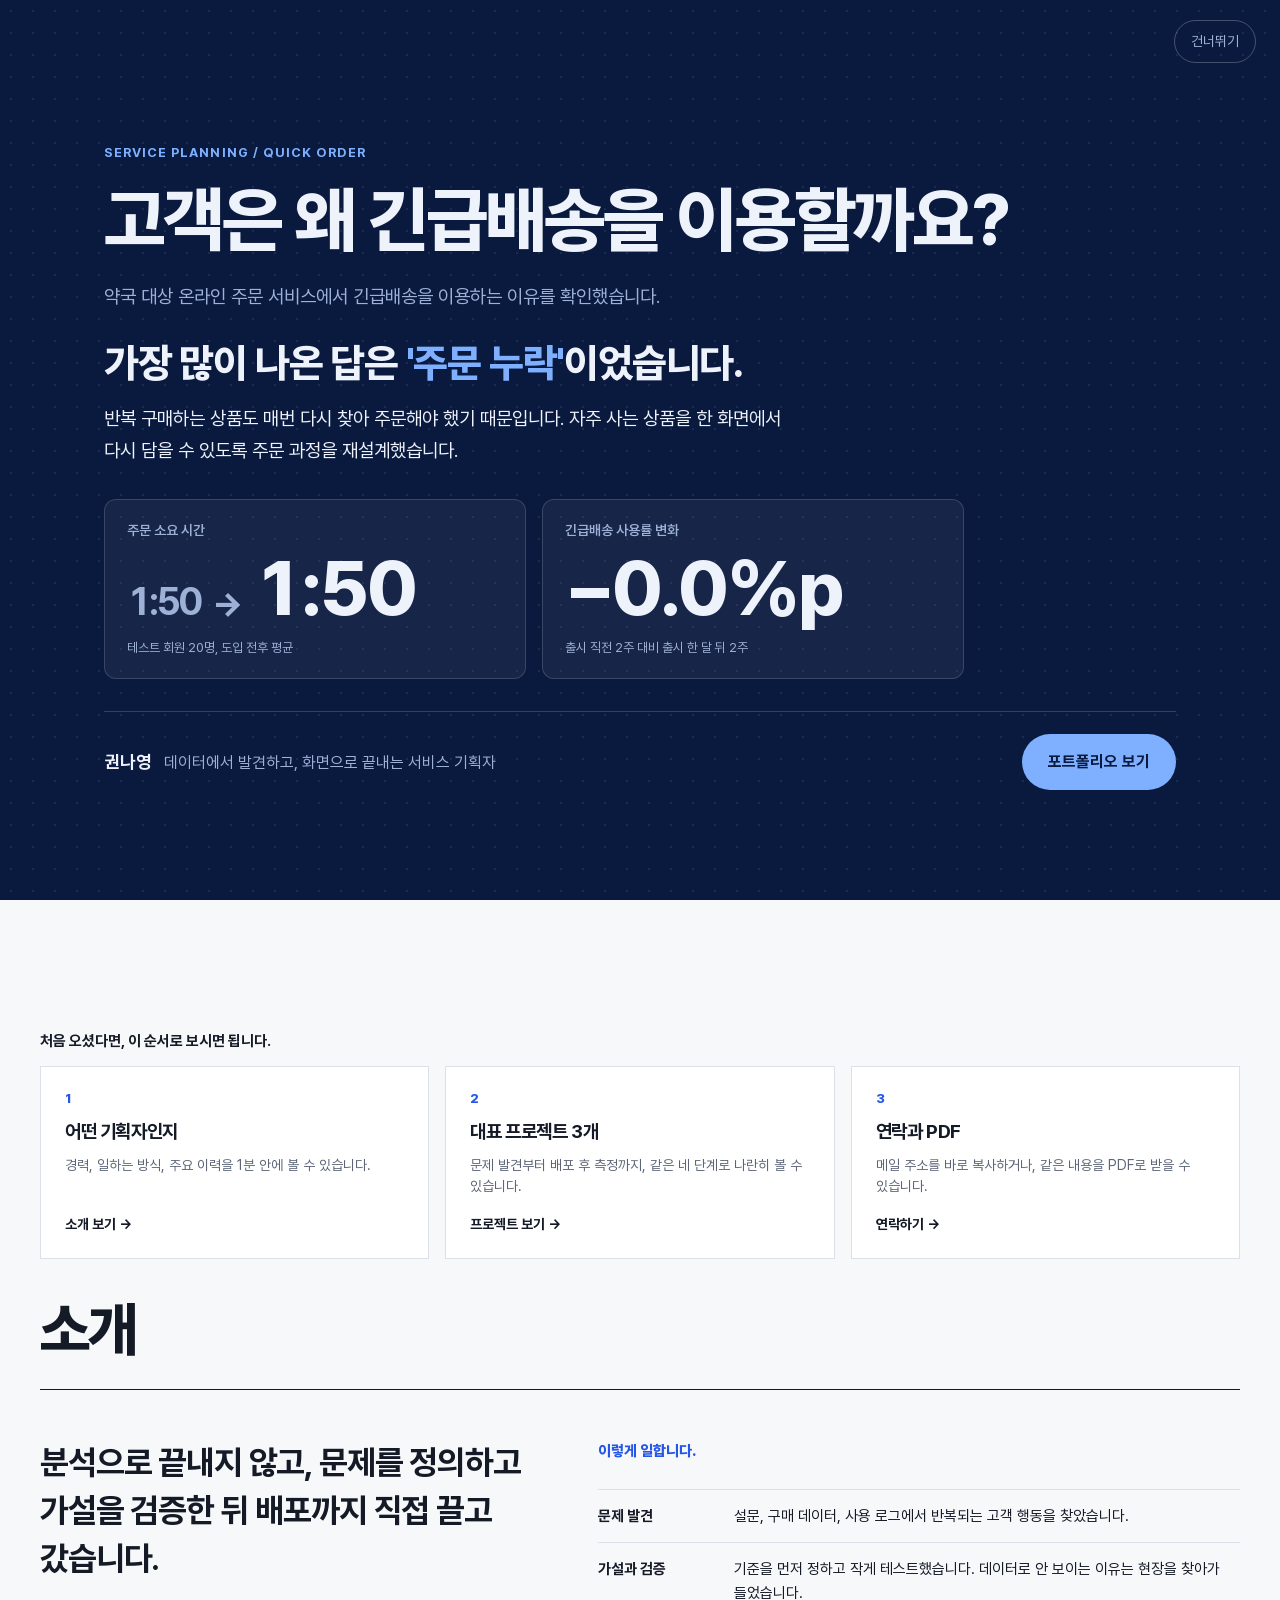
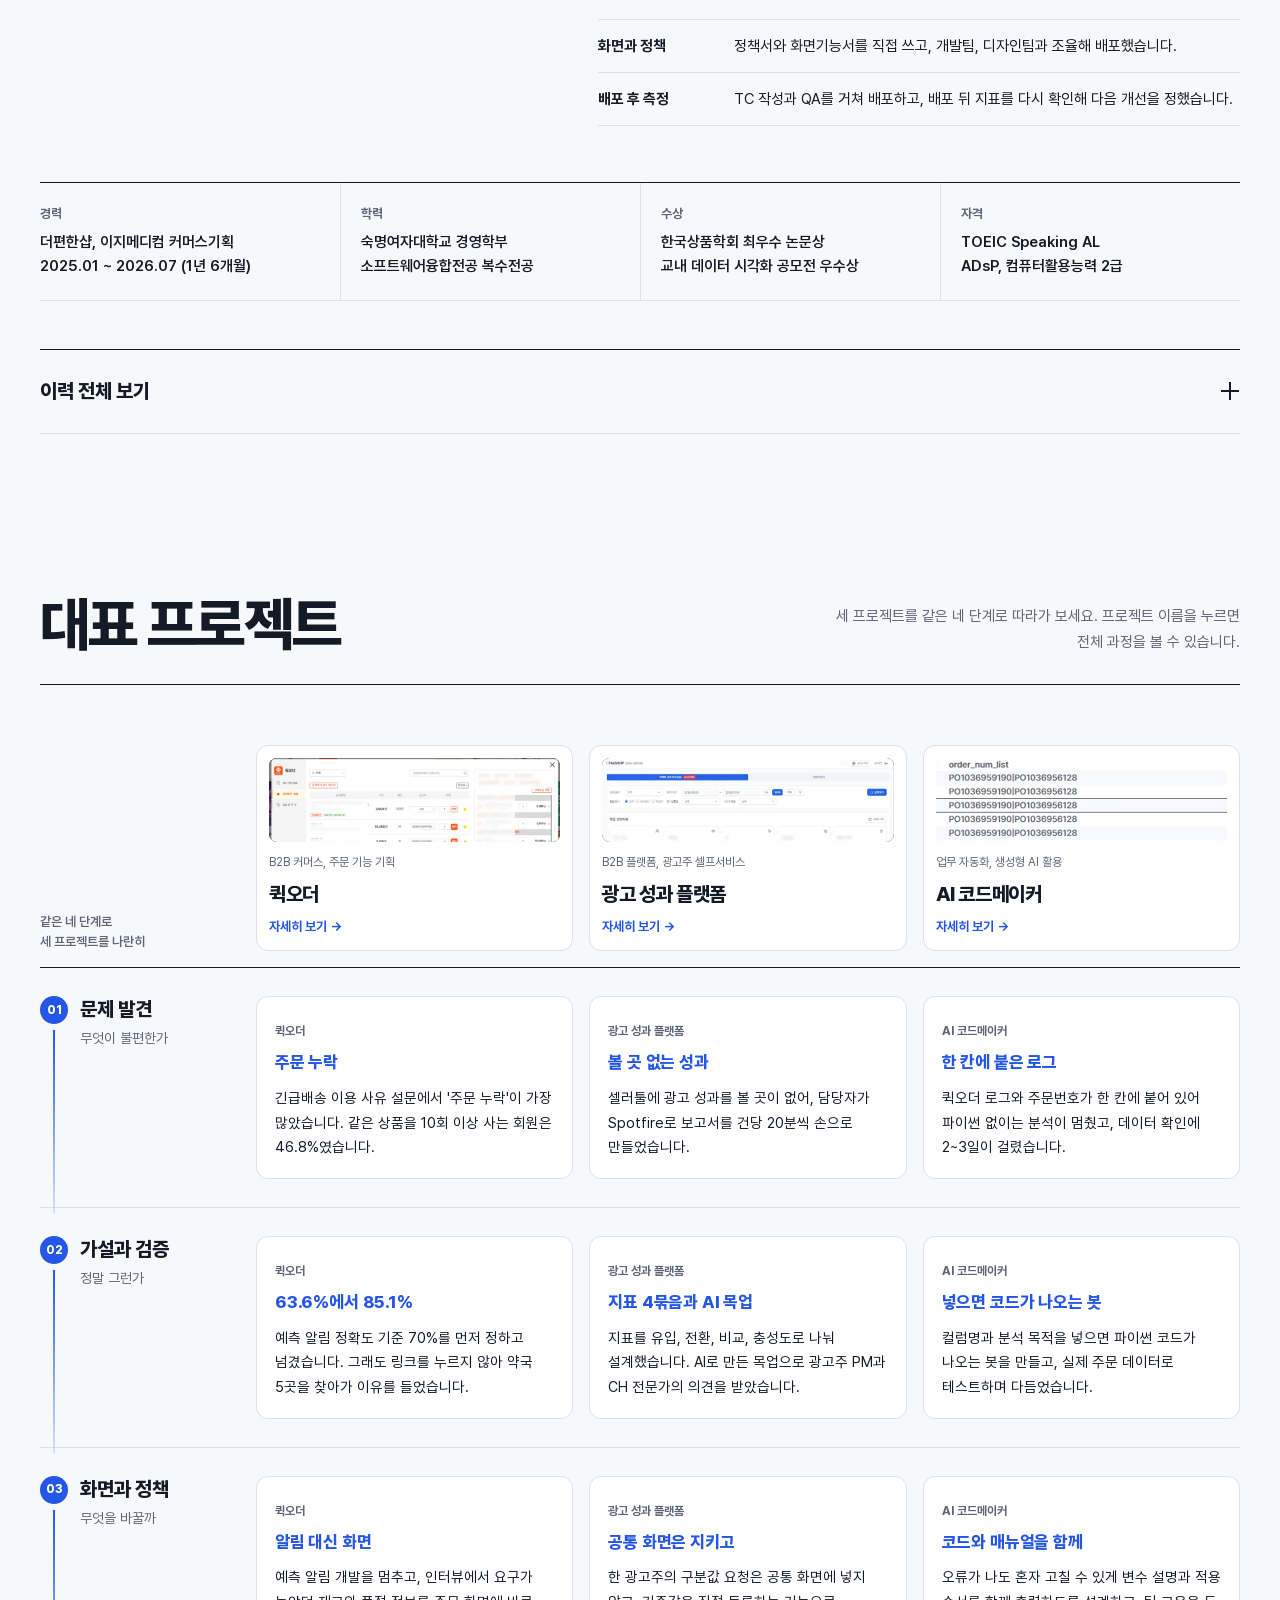
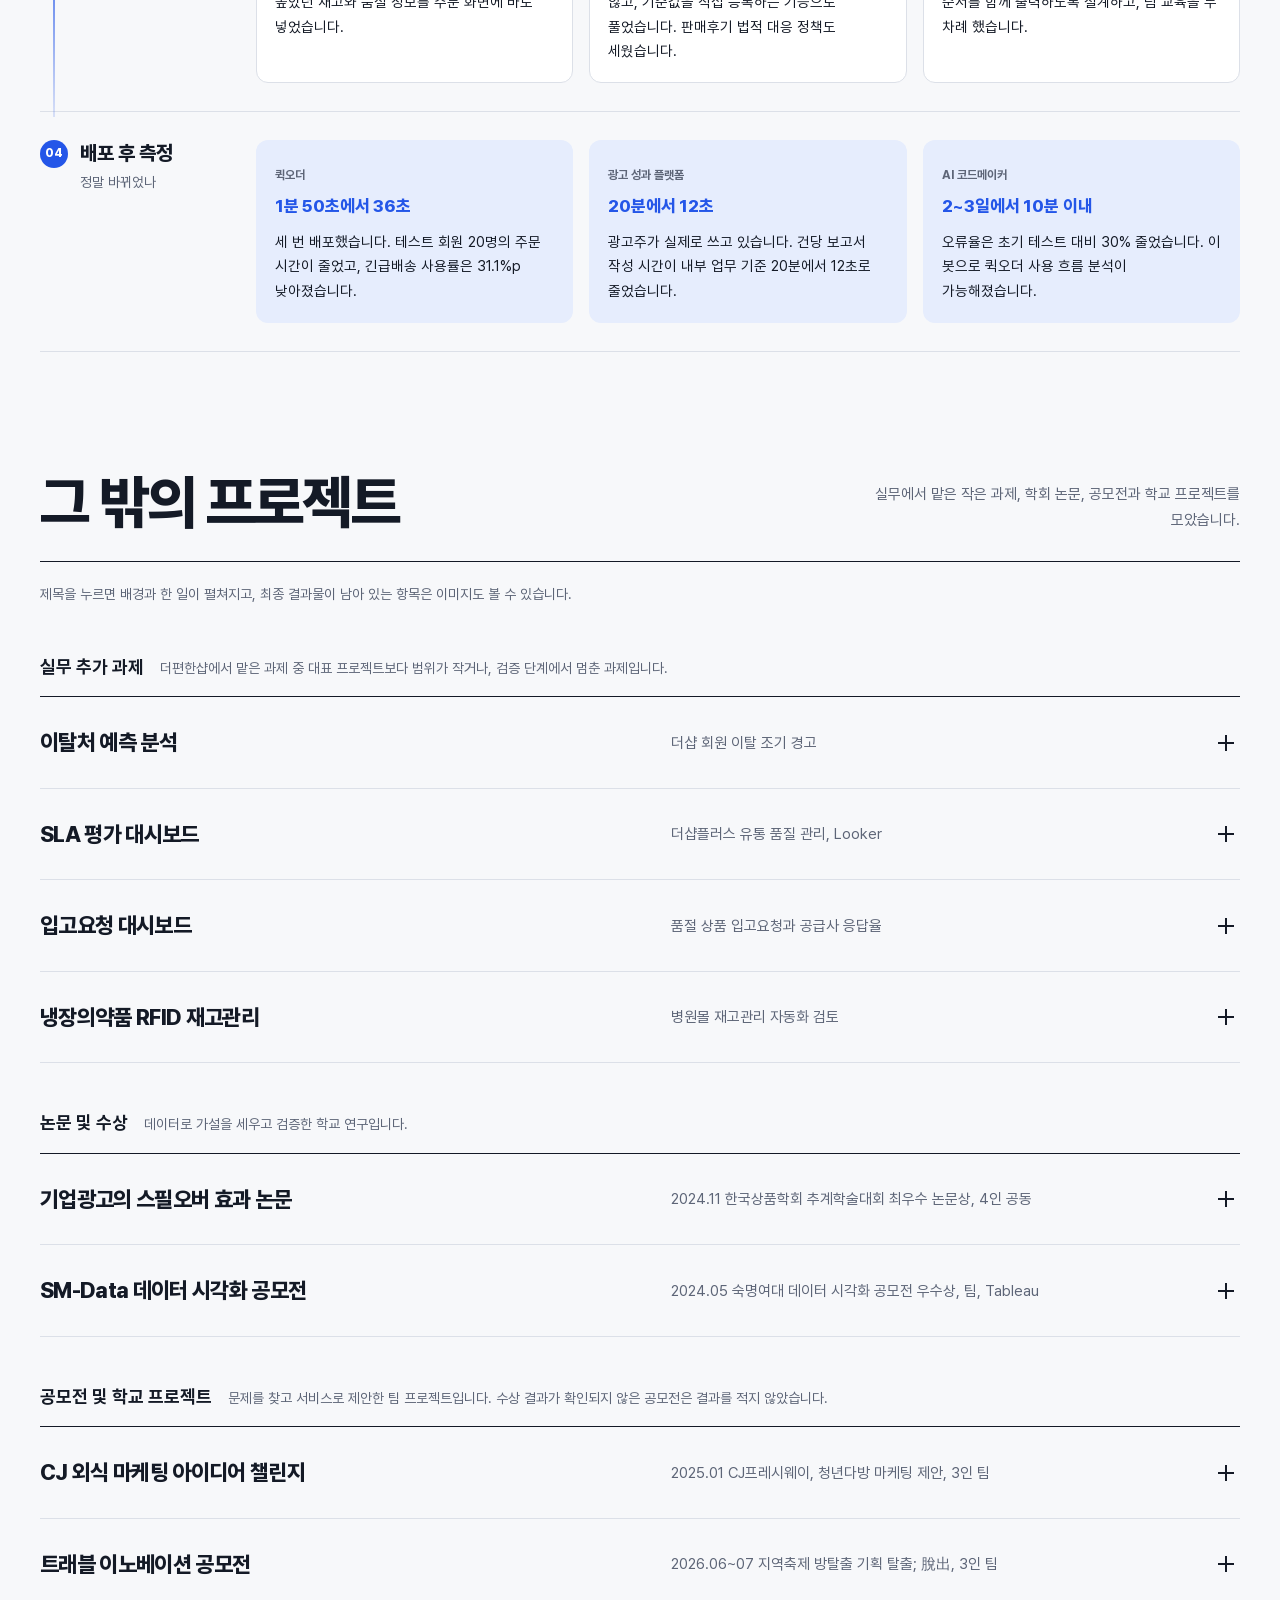
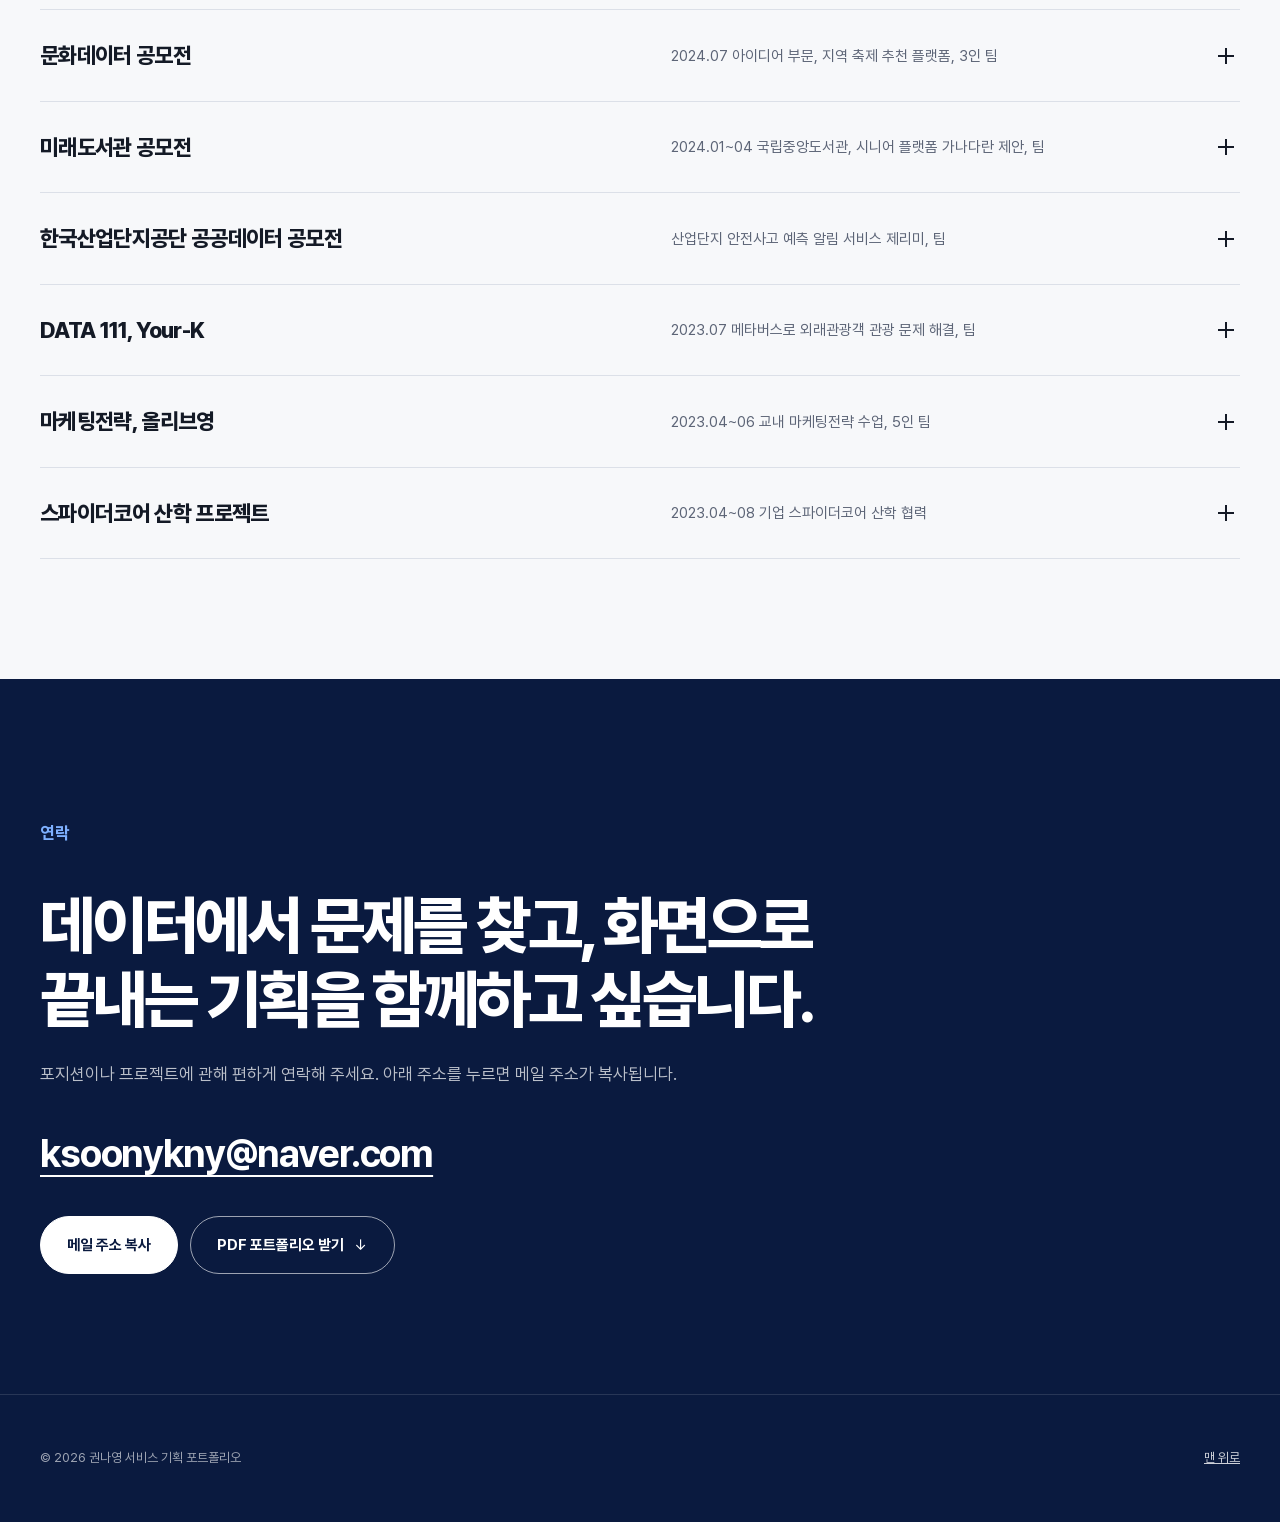
==== commit 998732b4: "Add files via upload" ====
--- a/index.html
+++ b/index.html
@@ -74,7 +74,7 @@
     <div class="guide">
       <p class="guide-t" data-reveal>처음 오셨다면, 이 순서로 보시면 됩니다.</p>
       <a class="g-card" href="#about" data-reveal style="--d:.05s"><span class="n">1</span><b>어떤 기획자인지</b><span>경력, 일하는 방식, 주요 이력을 1분 안에 볼 수 있습니다.</span><span class="go">소개 보기 →</span></a>
-      <a class="g-card" href="#projects" data-reveal style="--d:.15s"><span class="n">2</span><b>대표 프로젝트 3개</b><span>문제, 결과를 카드에서 먼저 보고, 누르면 전체 과정을 볼 수 있습니다.</span><span class="go">프로젝트 보기 →</span></a>
+      <a class="g-card" href="#projects" data-reveal style="--d:.15s"><span class="n">2</span><b>대표 프로젝트 3개</b><span>문제 발견부터 배포 후 측정까지, 같은 네 단계로 나란히 볼 수 있습니다.</span><span class="go">프로젝트 보기 →</span></a>
       <a class="g-card" href="#contact" data-reveal style="--d:.25s"><span class="n">3</span><b>연락과 PDF</b><span>메일 주소를 바로 복사하거나, 같은 내용을 PDF로 받을 수 있습니다.</span><span class="go">연락하기 →</span></a>
     </div>
   </div>
@@ -184,44 +184,25 @@
 
 <section class="block" id="projects" data-view="프로젝트 목록" style="padding-top:40px">
   <div class="container">
-    <div class="s-head" data-reveal><h2>대표 프로젝트</h2><p>카드를 누르면 문제 발견부터 출시까지 전체 과정을 볼 수 있습니다.</p></div>
-    <div class="works">
-    <a class="work" href="projects/quick-order.html" data-log="project_open" data-label="퀵오더" data-reveal style="--d:0.00s">
-      <div class="work-thumb t-green"><img src="assets/img/qo-screen.webp" alt="퀵오더 화면" loading="lazy"></div>
-      <div class="work-meta">
-        <div class="top-row"><span class="work-cat">B2B 커머스, 주문 기능 기획</span><span class="work-year">2025.04 ~ 2026.02</span></div>
-        <h3 class="work-title">퀵오더</h3>
-        <dl class="work-sum">
-          <div><dt>문제</dt><dd>일반배송보다 물류비가 3배 드는 긴급배송을 줄여야 했습니다. 원인은 자주 사는 상품을 매번 다시 찾다 빠뜨리는 주문 누락이었습니다.</dd></div>
-          <div><dt>결과</dt><dd>주문 시간 1분 50초에서 36초 (테스트 회원 20명), 긴급배송 사용률 31.1%p 감소 (출시 직전 2주 대비 출시 한 달 뒤 2주)</dd></div>
-        </dl>
-        <div class="work-foot"><span class="work-more">자세히 보기 →</span></div>
-      </div>
-    </a>
-    <a class="work" href="projects/ad-platform.html" data-log="project_open" data-label="광고 성과 플랫폼" data-reveal style="--d:0.12s">
-      <div class="work-thumb t-slate"><img src="assets/img/ad-dashboard.webp" alt="광고 성과 플랫폼 화면" loading="lazy"></div>
-      <div class="work-meta">
-        <div class="top-row"><span class="work-cat">B2B 플랫폼, 광고주 셀프서비스</span><span class="work-year">2025.10 ~ 2026.04</span></div>
-        <h3 class="work-title">광고 성과 플랫폼</h3>
-        <dl class="work-sum">
-          <div><dt>문제</dt><dd>셀러툴에 광고 성과를 분석할 도구가 없어, Spotfire 수기 보고서로 대응하고 있었습니다.</dd></div>
-          <div><dt>결과</dt><dd>건당 광고 성과 보고서 작성 시간 20분에서 12초 (내부 업무 기준), 광고주가 성과를 직접 확인하는 구조로 전환</dd></div>
-        </dl>
-        <div class="work-foot"><span class="work-more">자세히 보기 →</span></div>
-      </div>
-    </a>
-    <a class="work" href="projects/code-maker.html" data-log="project_open" data-label="AI 코드메이커" data-reveal style="--d:0.24s">
-      <div class="work-thumb t-mint"><img src="assets/img/bot-order-num.webp" alt="AI 코드메이커 화면" loading="lazy"></div>
-      <div class="work-meta">
-        <div class="top-row"><span class="work-cat">업무 자동화, 생성형 AI 활용</span><span class="work-year">2026.01</span></div>
-        <h3 class="work-title">AI 코드메이커</h3>
-        <dl class="work-sum">
-          <div><dt>문제</dt><dd>Spotfire 기본 기능으로 풀리지 않는 전처리가 반복됐고, 파이썬을 모르면 분석이 멈췄습니다.</dd></div>
-          <div><dt>결과</dt><dd>필요한 데이터를 확인하기까지 2~3일에서 10분 이내, 오류율 30% 감소 (초기 테스트 대비)</dd></div>
-        </dl>
-        <div class="work-foot"><span class="work-more">자세히 보기 →</span></div>
-      </div>
-    </a>
+    <div class="s-head" data-reveal><h2>대표 프로젝트</h2><p>세 프로젝트를 같은 네 단계로 따라가 보세요. 프로젝트 이름을 누르면 전체 과정을 볼 수 있습니다.</p></div>
+    <div class="flow">
+      <div class="fm-heads"><div class="fm-corner">같은 네 단계로<br>세 프로젝트를 나란히</div><a class="fm-head t-green" href="projects/quick-order.html" data-log="project_open" data-label="퀵오더"><span class="fm-thumb"><img src="assets/img/qo-screen.webp" alt="퀵오더 화면" loading="lazy"></span><span class="fm-cat">B2B 커머스, 주문 기능 기획</span><b>퀵오더</b><span class="fm-more">자세히 보기 →</span></a><a class="fm-head t-slate" href="projects/ad-platform.html" data-log="project_open" data-label="광고 성과 플랫폼"><span class="fm-thumb"><img src="assets/img/ad-dashboard.webp" alt="광고 성과 플랫폼 화면" loading="lazy"></span><span class="fm-cat">B2B 플랫폼, 광고주 셀프서비스</span><b>광고 성과 플랫폼</b><span class="fm-more">자세히 보기 →</span></a><a class="fm-head t-mint" href="projects/code-maker.html" data-log="project_open" data-label="AI 코드메이커"><span class="fm-thumb"><img src="assets/img/bot-order-num.webp" alt="AI 코드메이커 화면" loading="lazy"></span><span class="fm-cat">업무 자동화, 생성형 AI 활용</span><b>AI 코드메이커</b><span class="fm-more">자세히 보기 →</span></a></div>
+      <div class="fm-row" data-reveal style="--d:0.00s">
+        <div class="fm-stage"><span class="fm-n">01</span><b>문제 발견</b><span class="fm-q">무엇이 불편한가</span></div>
+        <div class="fm-cell"><span class="fm-tag">퀵오더</span><b>주문 누락</b><p>긴급배송 이용 사유 설문에서 '주문 누락'이 가장 많았습니다. 같은 상품을 10회 이상 사는 회원은 46.8%였습니다.</p></div><div class="fm-cell"><span class="fm-tag">광고 성과 플랫폼</span><b>볼 곳 없는 성과</b><p>셀러툴에 광고 성과를 볼 곳이 없어, 담당자가 Spotfire로 보고서를 건당 20분씩 손으로 만들었습니다.</p></div><div class="fm-cell"><span class="fm-tag">AI 코드메이커</span><b>한 칸에 붙은 로그</b><p>퀵오더 로그와 주문번호가 한 칸에 붙어 있어 파이썬 없이는 분석이 멈췄고, 데이터 확인에 2~3일이 걸렸습니다.</p></div>
+      </div>
+      <div class="fm-row" data-reveal style="--d:0.06s">
+        <div class="fm-stage"><span class="fm-n">02</span><b>가설과 검증</b><span class="fm-q">정말 그런가</span></div>
+        <div class="fm-cell"><span class="fm-tag">퀵오더</span><b>63.6%에서 85.1%</b><p>예측 알림 정확도 기준 70%를 먼저 정하고 넘겼습니다. 그래도 링크를 누르지 않아 약국 5곳을 찾아가 이유를 들었습니다.</p></div><div class="fm-cell"><span class="fm-tag">광고 성과 플랫폼</span><b>지표 4묶음과 AI 목업</b><p>지표를 유입, 전환, 비교, 충성도로 나눠 설계했습니다. AI로 만든 목업으로 광고주 PM과 CH 전문가의 의견을 받았습니다.</p></div><div class="fm-cell"><span class="fm-tag">AI 코드메이커</span><b>넣으면 코드가 나오는 봇</b><p>컬럼명과 분석 목적을 넣으면 파이썬 코드가 나오는 봇을 만들고, 실제 주문 데이터로 테스트하며 다듬었습니다.</p></div>
+      </div>
+      <div class="fm-row" data-reveal style="--d:0.12s">
+        <div class="fm-stage"><span class="fm-n">03</span><b>화면과 정책</b><span class="fm-q">무엇을 바꿀까</span></div>
+        <div class="fm-cell"><span class="fm-tag">퀵오더</span><b>알림 대신 화면</b><p>예측 알림 개발을 멈추고, 인터뷰에서 요구가 높았던 재고와 품절 정보를 주문 화면에 바로 넣었습니다.</p></div><div class="fm-cell"><span class="fm-tag">광고 성과 플랫폼</span><b>공통 화면은 지키고</b><p>한 광고주의 구분값 요청은 공통 화면에 넣지 않고, 기준값을 직접 등록하는 기능으로 풀었습니다. 판매후기 법적 대응 정책도 세웠습니다.</p></div><div class="fm-cell"><span class="fm-tag">AI 코드메이커</span><b>코드와 매뉴얼을 함께</b><p>오류가 나도 혼자 고칠 수 있게 변수 설명과 적용 순서를 함께 출력하도록 설계하고, 팀 교육을 두 차례 했습니다.</p></div>
+      </div>
+      <div class="fm-row" data-reveal style="--d:0.18s">
+        <div class="fm-stage"><span class="fm-n">04</span><b>배포 후 측정</b><span class="fm-q">정말 바뀌었나</span></div>
+        <div class="fm-cell"><span class="fm-tag">퀵오더</span><b>1분 50초에서 36초</b><p>세 번 배포했습니다. 테스트 회원 20명의 주문 시간이 줄었고, 긴급배송 사용률은 31.1%p 낮아졌습니다.</p></div><div class="fm-cell"><span class="fm-tag">광고 성과 플랫폼</span><b>20분에서 12초</b><p>광고주가 실제로 쓰고 있습니다. 건당 보고서 작성 시간이 내부 업무 기준 20분에서 12초로 줄었습니다.</p></div><div class="fm-cell"><span class="fm-tag">AI 코드메이커</span><b>2~3일에서 10분 이내</b><p>오류율은 초기 테스트 대비 30% 줄었습니다. 이 봇으로 퀵오더 사용 흐름 분석이 가능해졌습니다.</p></div>
+      </div>
     </div>
   </div>
 </section>
--- a/assets/site.css
+++ b/assets/site.css
@@ -809,3 +809,44 @@
 .rec-body{padding:8px 0 40px}
 
 @media (max-width:480px){.home-hero h1{font-size:29px;letter-spacing:-.03em}}
+
+/* ===== 대표 프로젝트: 단계 x 프로젝트 흐름 ===== */
+.flow{--stage:200px;position:relative}
+.fm-heads,.fm-row{display:grid;grid-template-columns:var(--stage) repeat(3,minmax(0,1fr));gap:16px}
+.fm-heads{position:sticky;top:64px;z-index:5;background:var(--bg);padding:12px 0 16px;border-bottom:1px solid var(--ink)}
+.fm-corner{align-self:end;font-size:13px;line-height:1.5;color:var(--muted);font-weight:600}
+.fm-head{display:flex;flex-direction:column;gap:4px;padding:12px;border-radius:12px;background:var(--surface);border:1px solid var(--line);transition:transform .2s,box-shadow .2s,border-color .2s}
+.fm-head:hover{transform:translateY(-3px);border-color:var(--accent);box-shadow:0 12px 28px rgba(10,26,63,.12)}
+.fm-thumb{display:block;height:84px;border-radius:8px;overflow:hidden;margin-bottom:6px}
+.fm-thumb img{width:100%;height:100%;object-fit:cover;object-position:top left}
+.fm-head.t-green .fm-thumb{background:var(--deep)}.fm-head.t-slate .fm-thumb{background:#1B2A4A}.fm-head.t-mint .fm-thumb{background:#DCE6FA}
+.fm-cat{font-size:12px;color:var(--muted)}
+.fm-head b{font-size:20px;font-weight:800;letter-spacing:-.02em}
+.fm-more{font-size:13px;font-weight:700;color:var(--accent)}
+.fm-row{position:relative;padding:28px 0;border-bottom:1px solid var(--line)}
+.fm-stage{position:relative;padding-left:40px}
+.fm-n{position:absolute;left:0;top:0;width:28px;height:28px;border-radius:50%;background:var(--accent);color:#fff;font-size:12px;font-weight:800;display:grid;place-items:center}
+.fm-row:not(:last-child) .fm-stage::after{content:"";position:absolute;left:13px;top:34px;bottom:-34px;width:2px;background:linear-gradient(var(--accent),rgba(36,86,232,.15))}
+.fm-stage b{display:block;font-size:20px;font-weight:800;line-height:1.3}
+.fm-q{display:block;margin-top:4px;font-size:14px;color:var(--muted)}
+.fm-cell{padding:18px;border-radius:12px;background:var(--surface);border:1px solid var(--line)}
+.fm-cell b{display:block;font-size:17px;font-weight:800;color:var(--accent);margin-bottom:8px;letter-spacing:-.01em}
+.fm-cell p{margin:0;font-size:14.5px;line-height:1.7;color:var(--ink)}
+.fm-row:last-child .fm-cell{background:var(--accent-soft);border-color:transparent}
+.fm-tag{display:none}
+@media (max-width:980px){.flow{--stage:150px}.fm-head b{font-size:17px}.fm-thumb{height:64px}}
+@media (max-width:820px){
+  .fm-heads{position:static;grid-template-columns:1fr;gap:10px;border-bottom:0;padding-bottom:8px}
+  .fm-corner{display:none}
+  .fm-head{flex-direction:row;align-items:center;gap:12px;flex-wrap:wrap}
+  .fm-thumb{width:64px;height:48px;margin:0;flex:none}
+  .fm-cat{display:none}
+  .fm-head b{flex:1}
+  .fm-row{grid-template-columns:1fr;gap:10px;padding:24px 0}
+  .fm-row:not(:last-child) .fm-stage::after{display:none}
+  .fm-stage{margin-bottom:4px}
+  .fm-tag{display:inline-block;font-size:12px;font-weight:700;color:var(--muted);margin-bottom:6px}
+}
+.fm-head,.fm-head:hover{text-decoration:none;color:var(--ink)}
+.fm-heads{position:static}
+.fm-tag{display:inline-block;font-size:12px;font-weight:700;color:var(--muted);margin-bottom:6px}
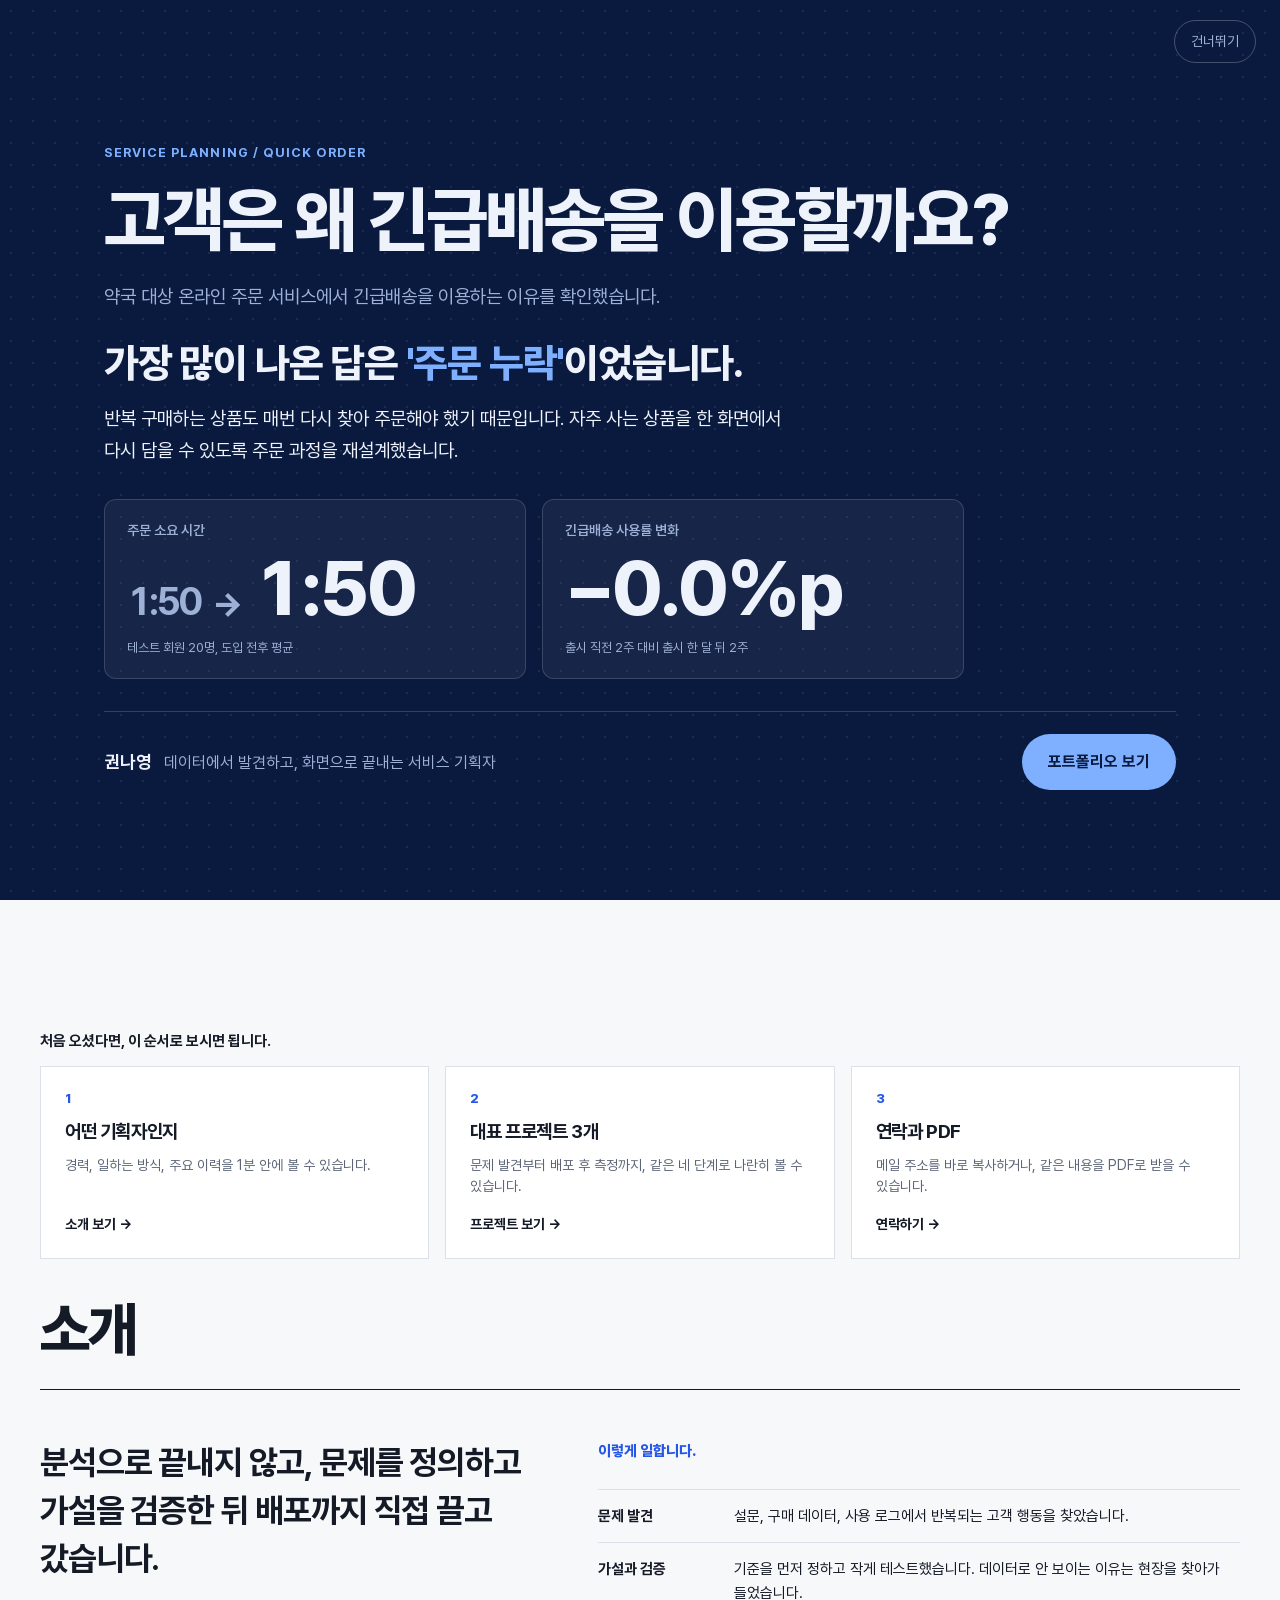
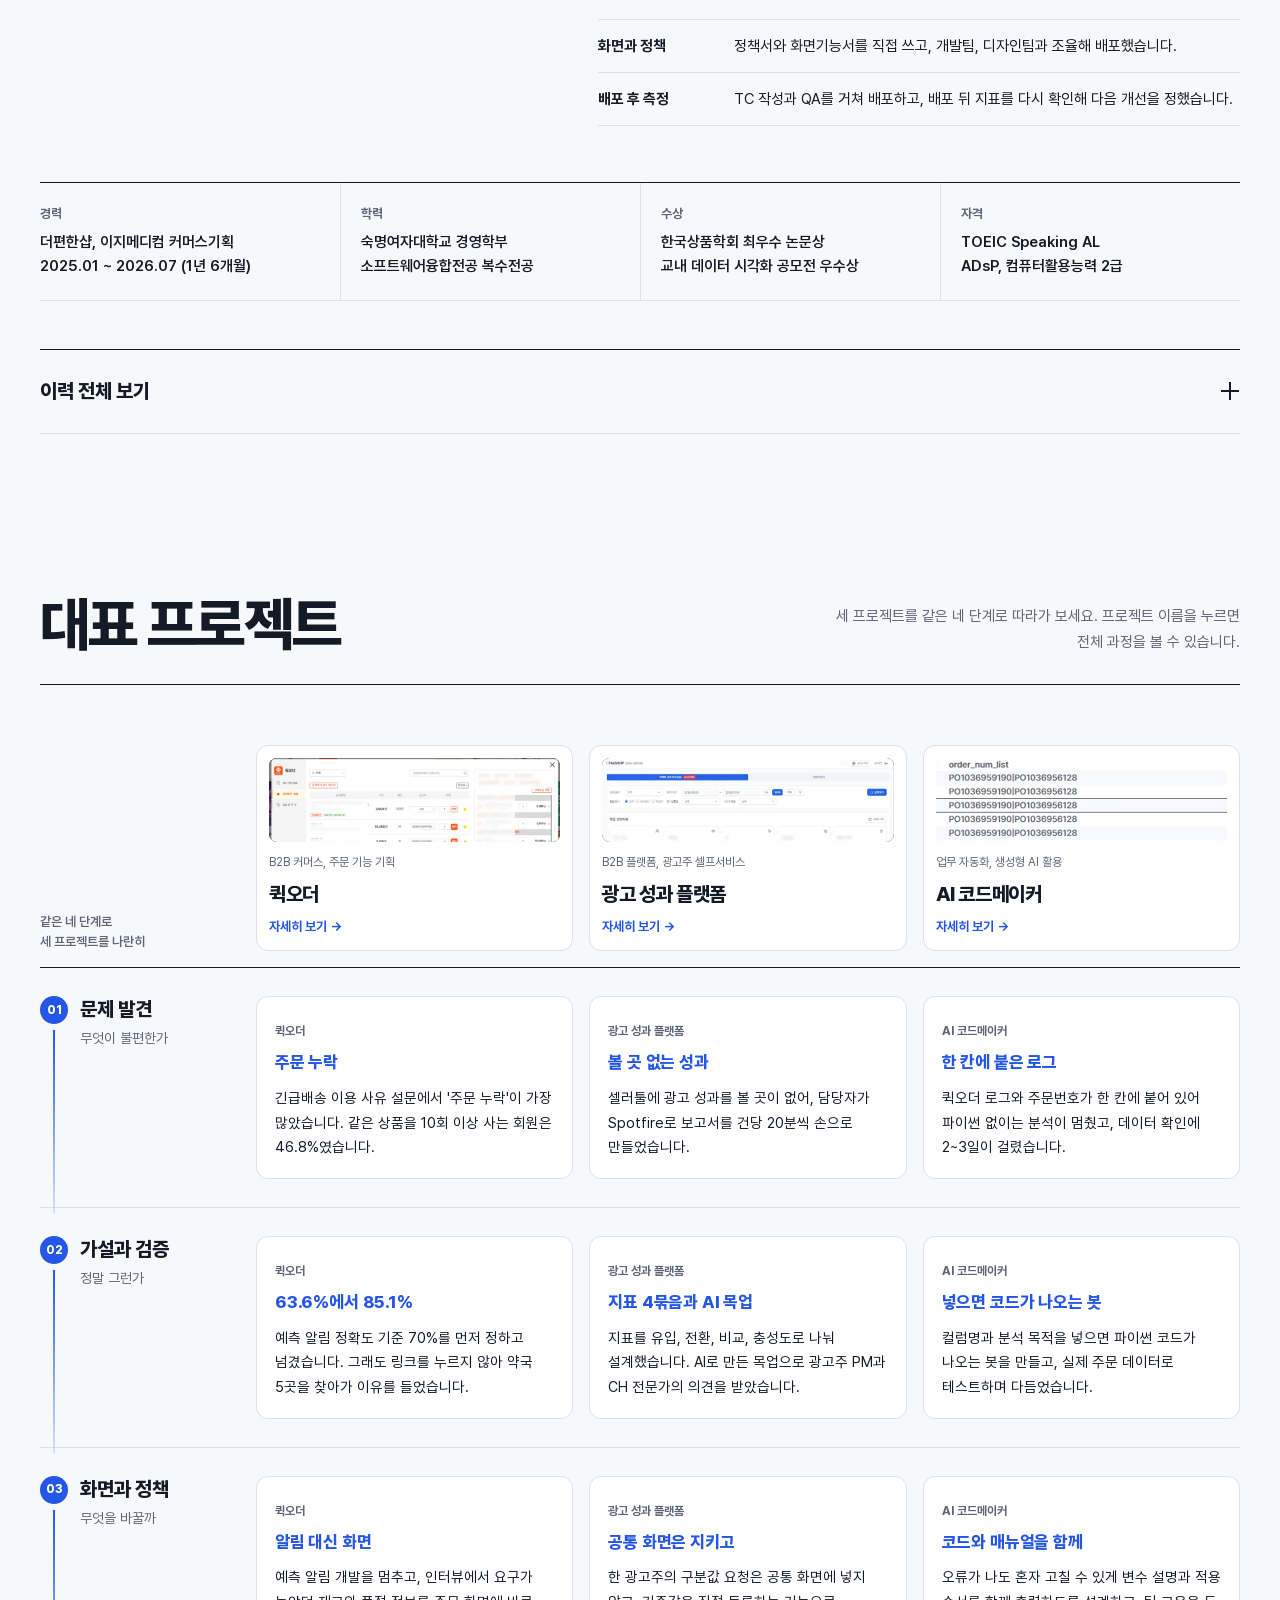
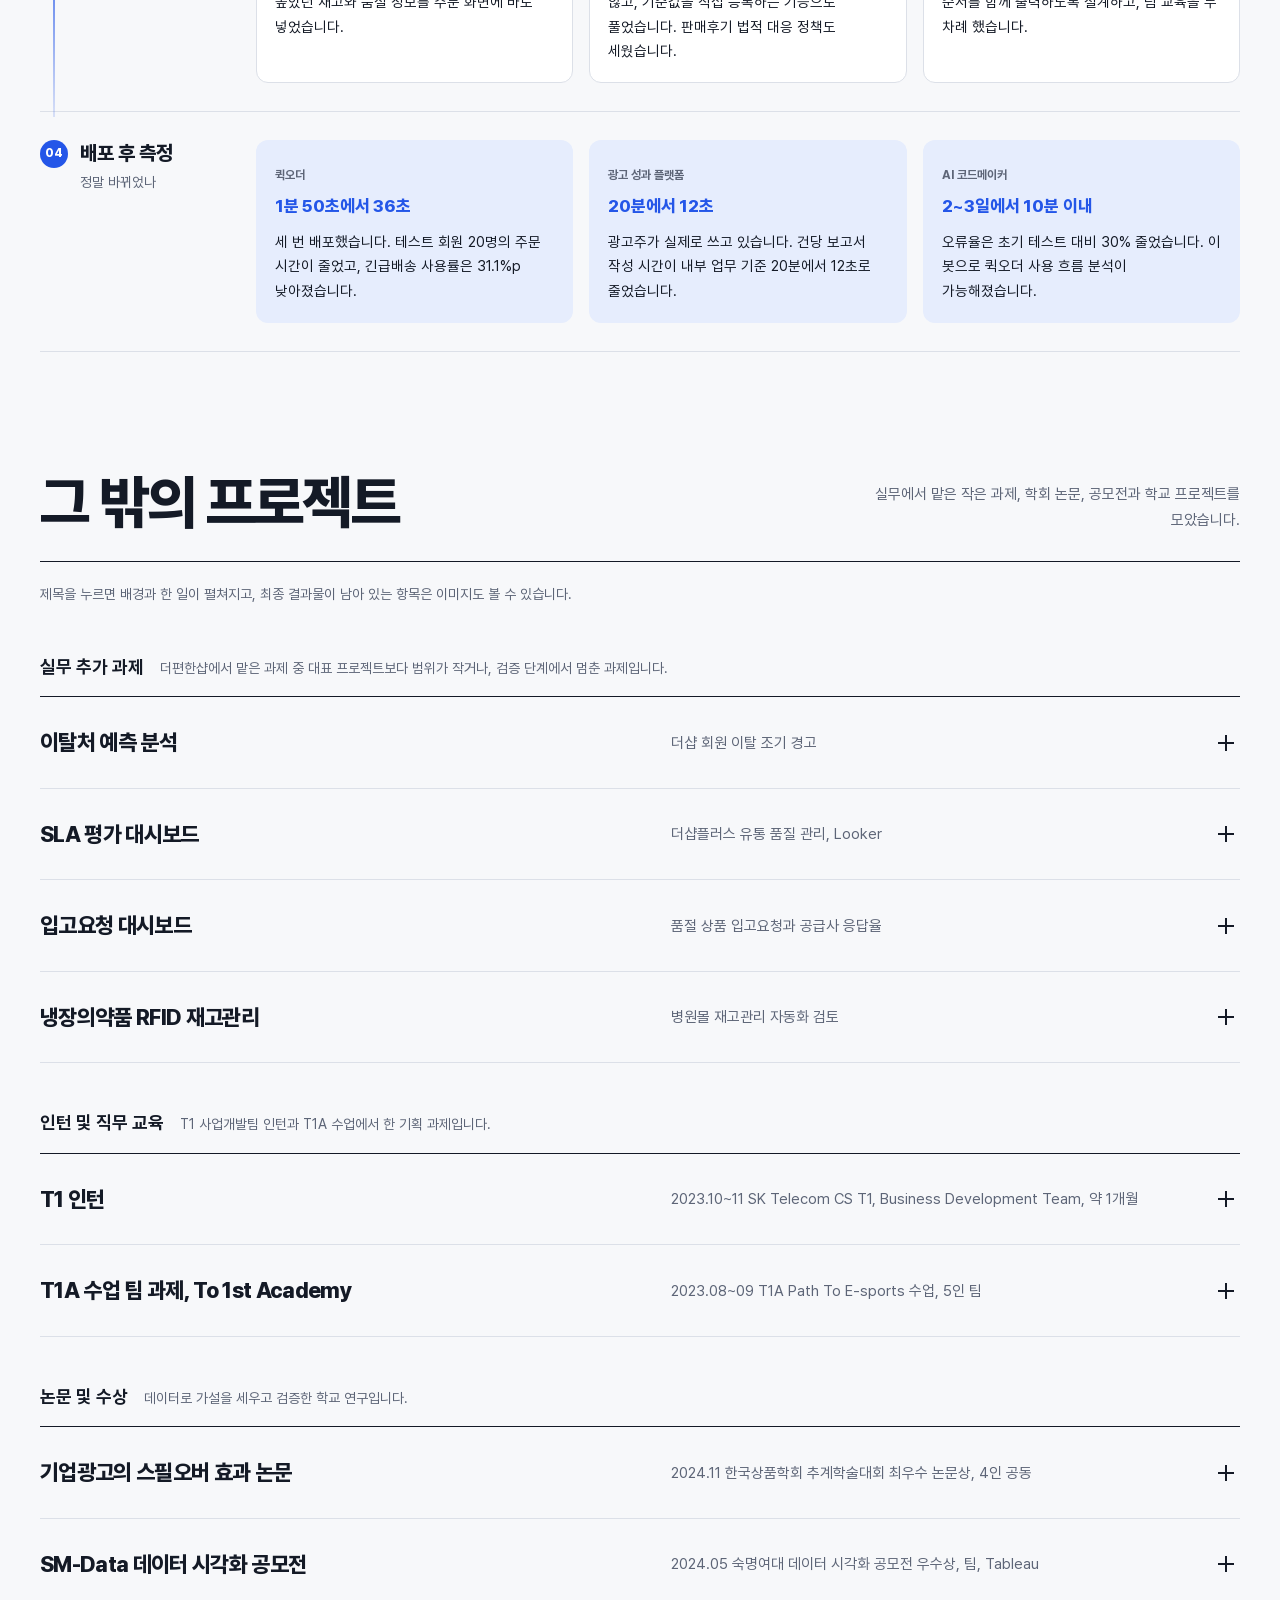
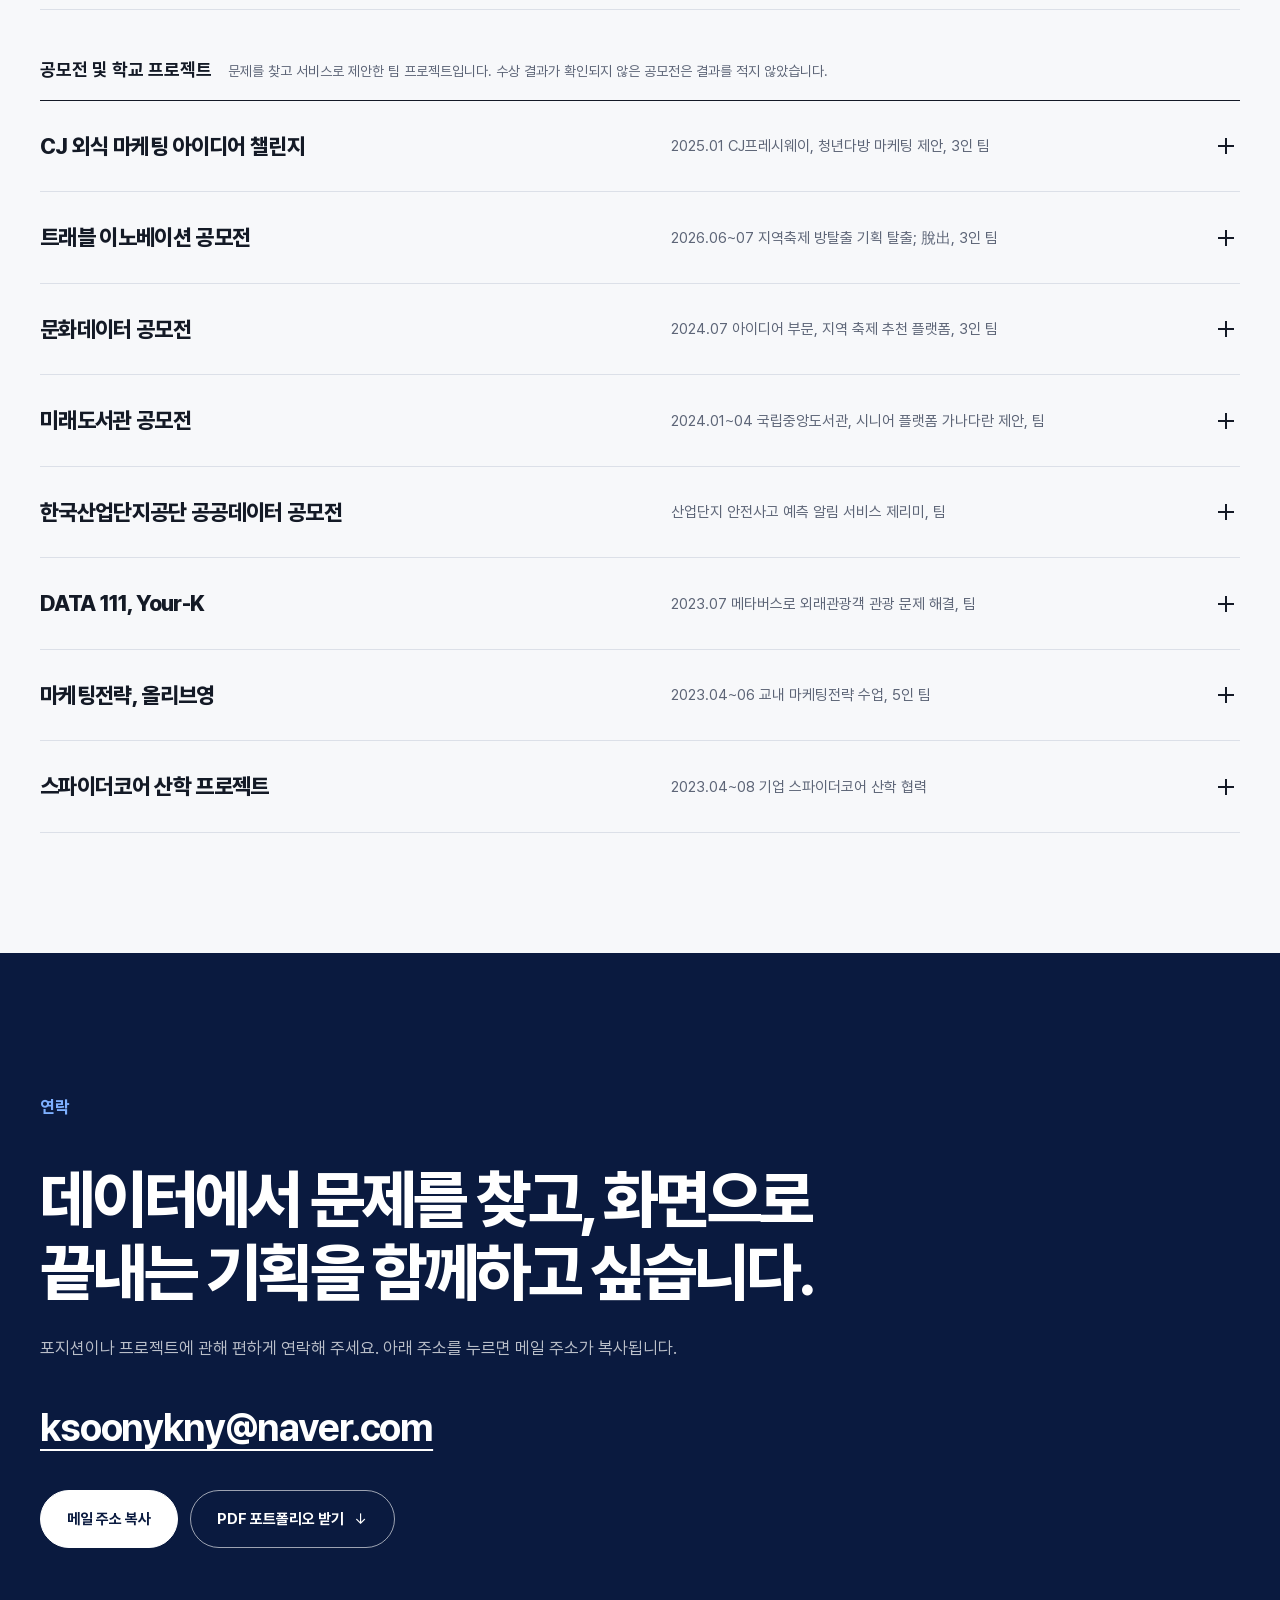
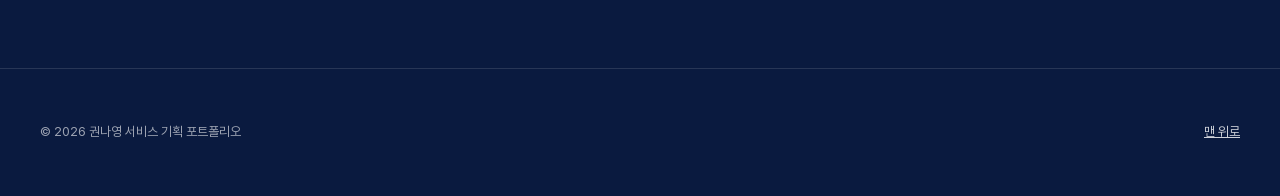
==== commit 95617dba: "Add files via upload" ====
--- a/index.html
+++ b/index.html
@@ -134,7 +134,7 @@
 <div class="d">쿼리 직접 작성 역량 보완 목적 수강</div>
 </li>
 <li>
-<span class="when">2023.09 ~ 2023.10</span>
+<span class="when">2023.08 ~ 2023.09</span>
 <div class="t">T1A e스포츠 사업 수업</div>
 <div class="d">신사업 기획 발표: e스포츠 입시 컨설팅(PTU), 캠프형 프로그램(TCK), 가족 참여형 프로그램(T1 아케이드)</div>
 </li>
@@ -233,6 +233,20 @@
       </div>
     </div>
     <div class="o-group" data-reveal>
+      <p class="o-gh"><b>인턴 및 직무 교육</b><span>T1 사업개발팀 인턴과 T1A 수업에서 한 기획 과제입니다.</span></p>
+      <div class="others">
+      <details class="other" data-log="other_open" data-label="T1 인턴">
+        <summary><span class="o-title">T1 인턴</span><span class="o-sub">2023.10~11 SK Telecom CS T1, Business Development Team, 약 1개월</span><span class="o-plus" aria-hidden="true"></span></summary>
+        <dl><div><dt>배경</dt><dd>T1 멤버십과 T1A(T1 e스포츠 아카데미) 사업을 넓힐 방안을 찾는 사업개발팀에서 한 달간 일했습니다. 기간이 짧아 정량 성과는 없습니다.</dd></div><div><dt>한 일</dt><dd>멤버십 리뉴얼 기획안을 썼습니다. 구매력이 낮고 정보성 콘텐츠를 원하는 남성 팬을 위해 월 3,900원 SILVER 등급을 두고, GOLDEN과 PREMIUM까지 등급을 나눴습니다. 유튜브 콘텐츠 최대 72시간 선공개, 포인트 제도, 네이버 체크인 챌린지를 참고한 SHOW YOUR T1 커뮤니티 챌린지를 함께 제안했습니다.</dd></div><div><dt>과정</dt><dd>국내 단기 프로그램으로 방학 6주 라인 평가 프로그램(12회), 1박2일과 2박3일 캠프, 게임 체험형 캠프, 프로 준비 캠프의 일정과 가격을 짰고, 학교와 학원 컨택 리스트를 정리했습니다. T1A 수강생과 2군의 내전 라이브 같은 유튜브 기획안, 팝업스토어 현장 운영 점검 보고서, 크리에이터 홍보 대본 수정, 뷰잉파티 이벤트 아이디어도 맡았습니다.</dd></div></dl>
+      </details>
+      <details class="other" data-log="other_open" data-label="T1A 수업 팀 과제, To 1st Academy">
+        <summary><span class="o-title">T1A 수업 팀 과제, To 1st Academy</span><span class="o-sub">2023.08~09 T1A Path To E-sports 수업, 5인 팀</span><span class="o-plus" aria-hidden="true"></span></summary>
+        <dl><div><dt>배경</dt><dd>오프라인 아카데미는 수용 인원에 한계가 있고, 유튜브가 경쟁 상대로 떠오르면서 T1A의 매출을 어떻게 늘릴지가 주제였습니다.</dd></div><div><dt>한 일</dt><dd>SWOT 분석을 바탕으로 세 가지 사업을 제안했습니다. e스포츠 입시 컨설팅 PTU(입시 입문반 1회 90분 20만원, 입시 완결반 80만원, 대학 프로 진학반 80만원), 2박3일 캠프 TCK(T1A Champions Korea), 가족이 함께 참여하는 T1 Arcade입니다.</dd></div><div><dt>과정</dt><dd>PTU는 STP와 고객여정지도로 목표 고객을 정했고, TCK는 경쟁 아카데미의 캠프와 기간 및 가격을 비교했습니다. 마지막으로 홈페이지 리뉴얼과 T1A 전용 유튜브 개설을 홍보 수단으로 제안했습니다.</dd></div></dl>
+        <figure class="o-fig n4"><div class="o-shots"><button type="button" class="zoom" aria-label="이미지 크게 보기"><img src="assets/img/o-t1a-1.webp" alt="To 1st Academy, 최고를 향한 여정 발표 표지" loading="lazy"></button><button type="button" class="zoom" aria-label="이미지 크게 보기"><img src="assets/img/o-t1a-2.webp" alt="발표 목차" loading="lazy"></button><button type="button" class="zoom" aria-label="이미지 크게 보기"><img src="assets/img/o-t1a-3.webp" alt="PTU 입시 컨설팅 가격과 장소 슬라이드" loading="lazy"></button><button type="button" class="zoom" aria-label="이미지 크게 보기"><img src="assets/img/o-t1a-4.webp" alt="TCK 캠프 홍보 포스터 슬라이드" loading="lazy"></button></div><figcaption>최종 발표 자료입니다. 표지, 목차, PTU 가격과 장소, TCK 캠프 포스터 순서입니다.</figcaption></figure>
+      </details>
+      </div>
+    </div>
+    <div class="o-group" data-reveal>
       <p class="o-gh"><b>논문 및 수상</b><span>데이터로 가설을 세우고 검증한 학교 연구입니다.</span></p>
       <div class="others">
       <details class="other" data-log="other_open" data-label="기업광고의 스필오버 효과 논문">
--- a/assets/site.css
+++ b/assets/site.css
@@ -781,11 +781,12 @@
 .o-fig.n1 .o-shots{grid-template-columns:minmax(0,720px)}
 .o-fig.n2 .o-shots{grid-template-columns:repeat(2,minmax(0,1fr))}
 .o-fig.n5 .o-shots{grid-template-columns:repeat(5,minmax(0,1fr))}
+.o-fig.n4 .o-shots{grid-template-columns:repeat(4,minmax(0,1fr))}
 .o-shots .zoom{aspect-ratio:16/10;background:var(--surface)}
 .o-shots .zoom img{width:100%;height:100%;object-fit:contain}
 .o-fig.n1 .o-shots .zoom{aspect-ratio:auto}
 .o-fig.n1 .o-shots .zoom img{height:auto}
-@media (max-width:820px){.o-shots,.o-fig.n5 .o-shots{grid-template-columns:repeat(2,minmax(0,1fr))}}
+@media (max-width:820px){.o-shots,.o-fig.n4 .o-shots,.o-fig.n5 .o-shots{grid-template-columns:repeat(2,minmax(0,1fr))}}
 .o-fig figcaption{margin-top:10px;font-size:13px;line-height:1.6;color:var(--muted)}
 
 /* PDF 받기 강조 */
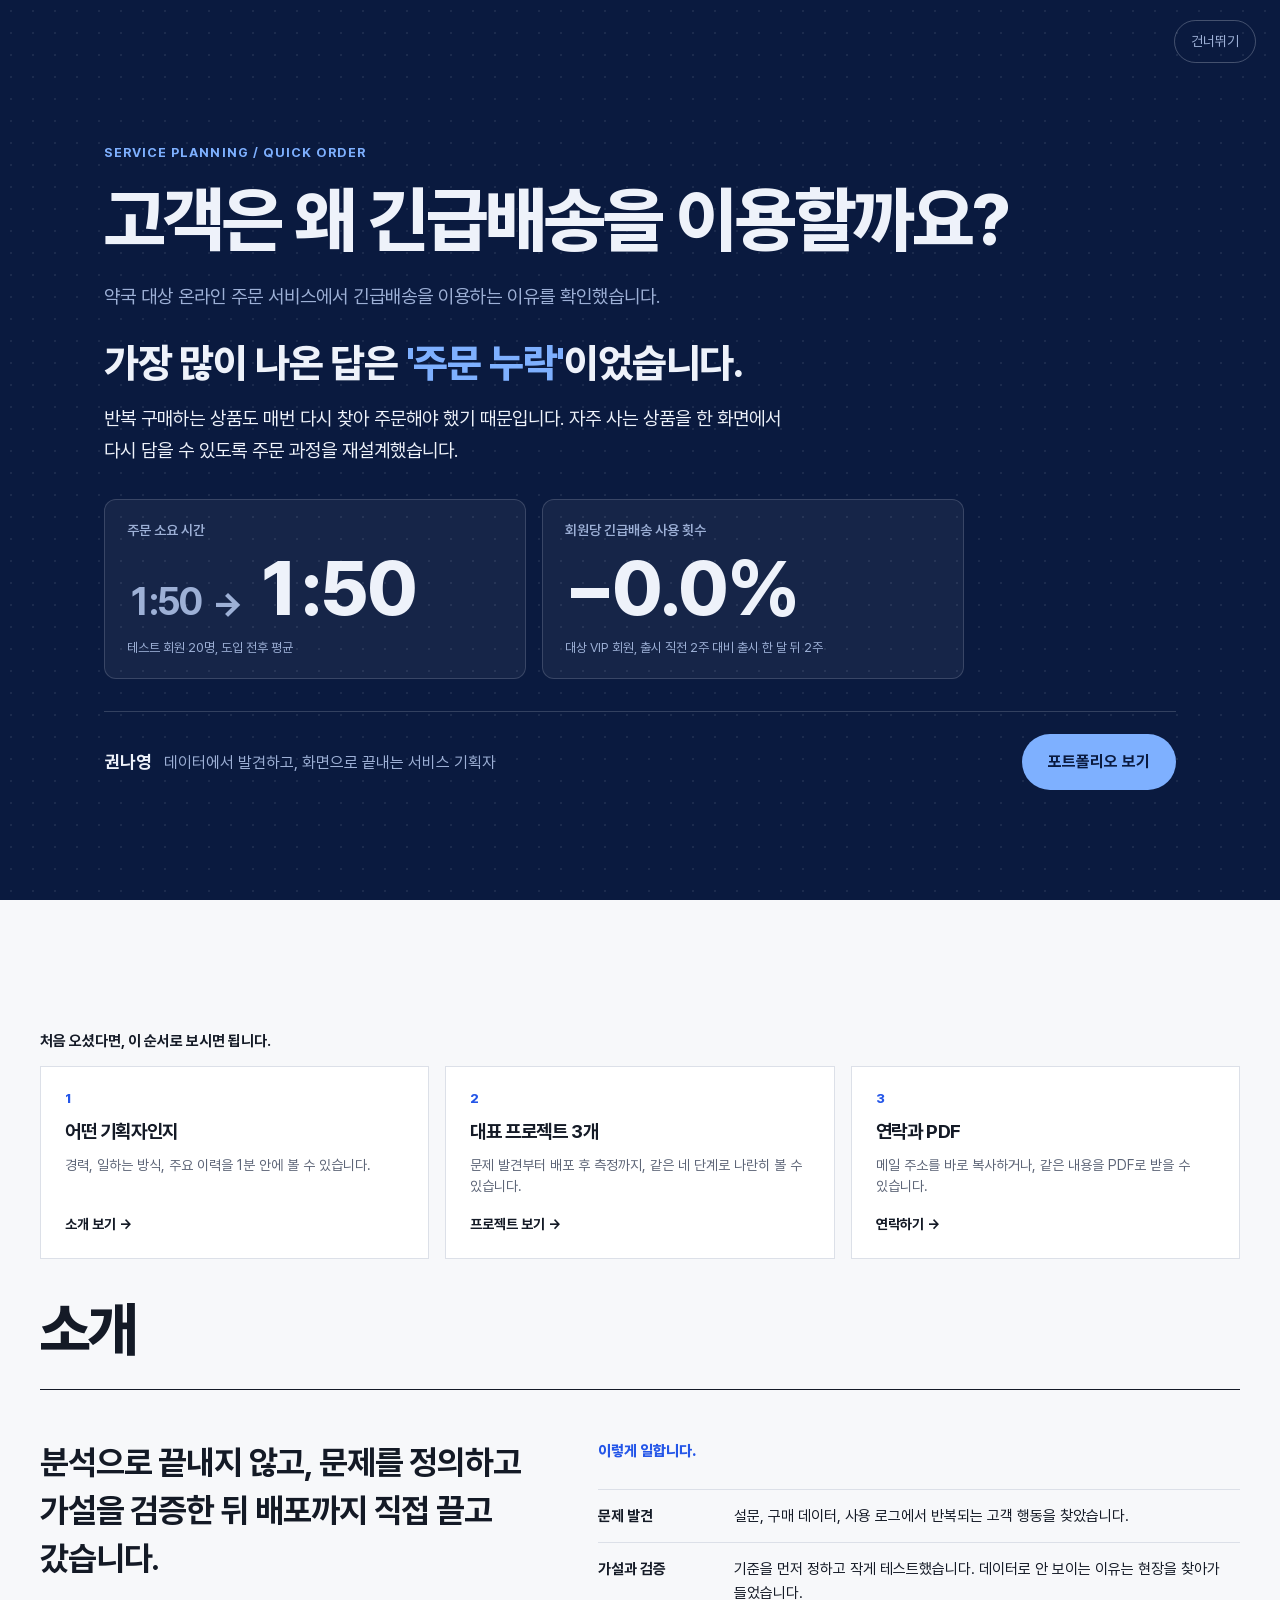
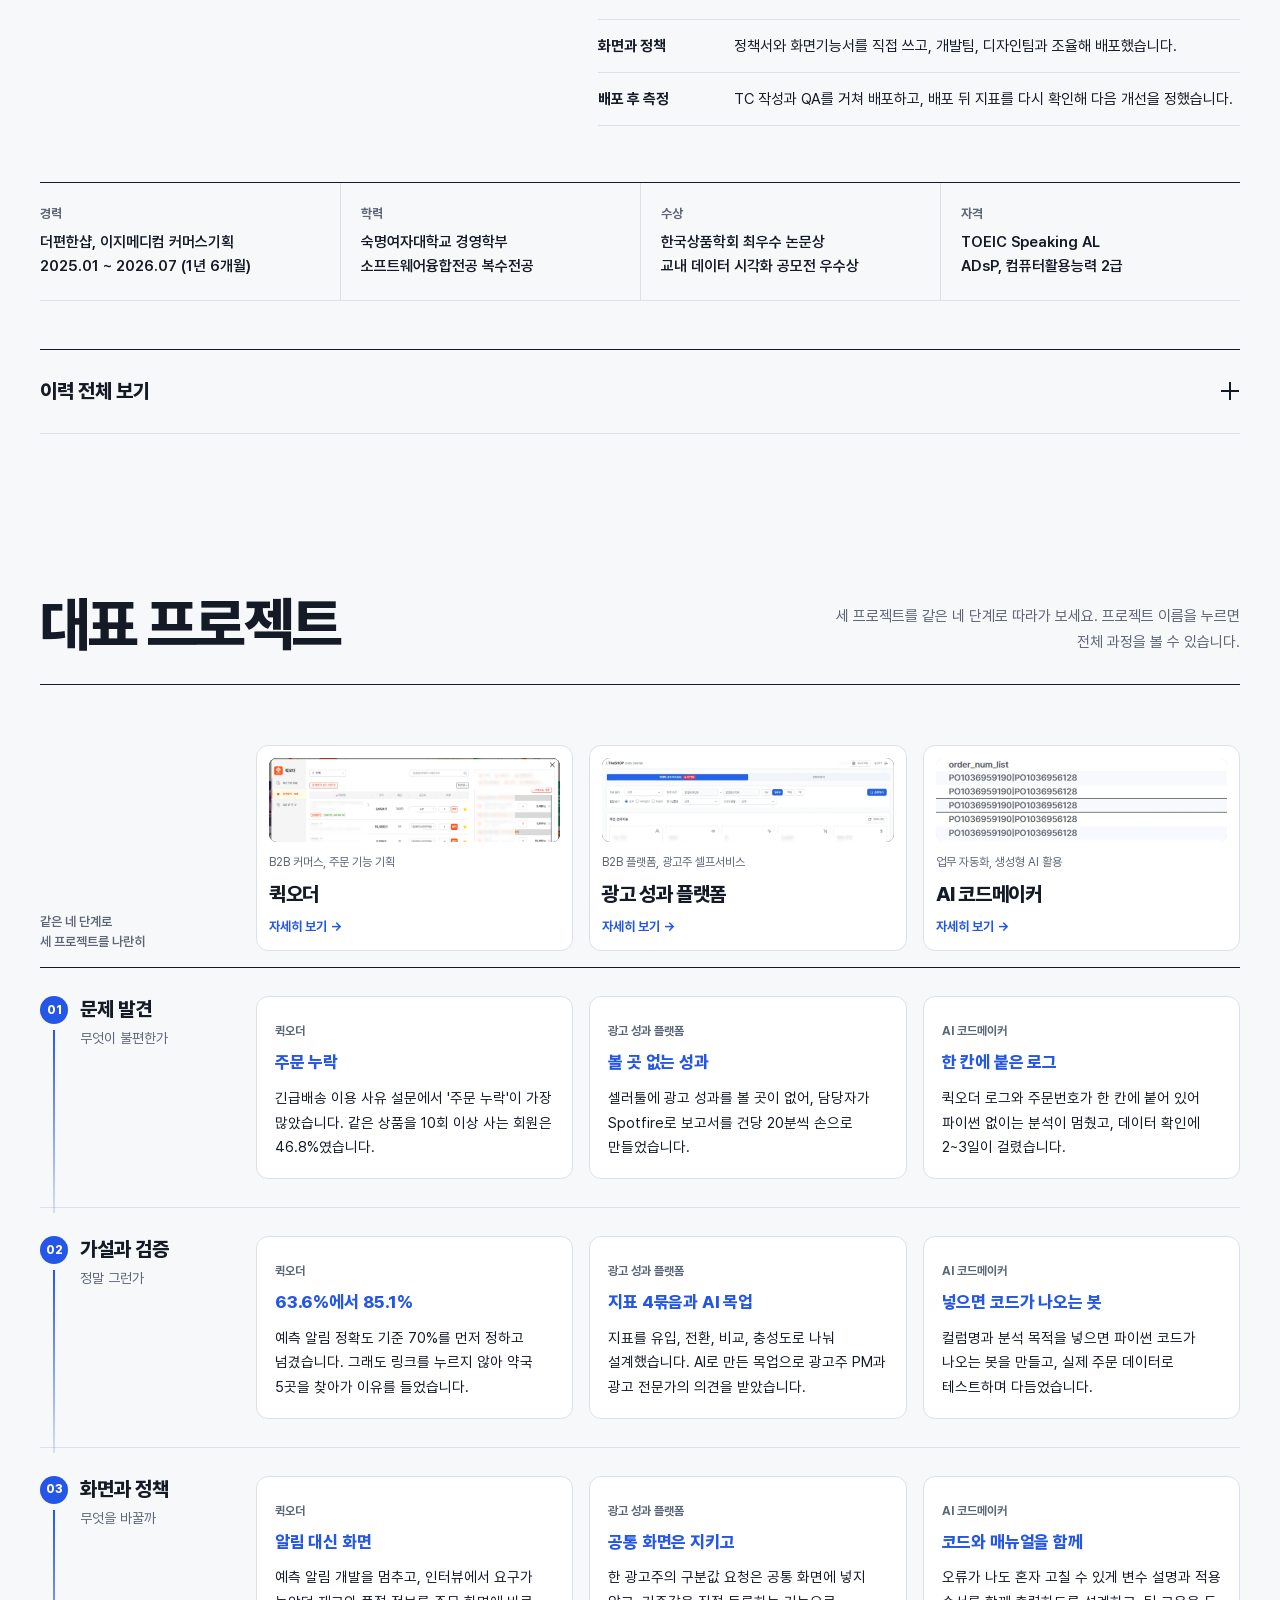
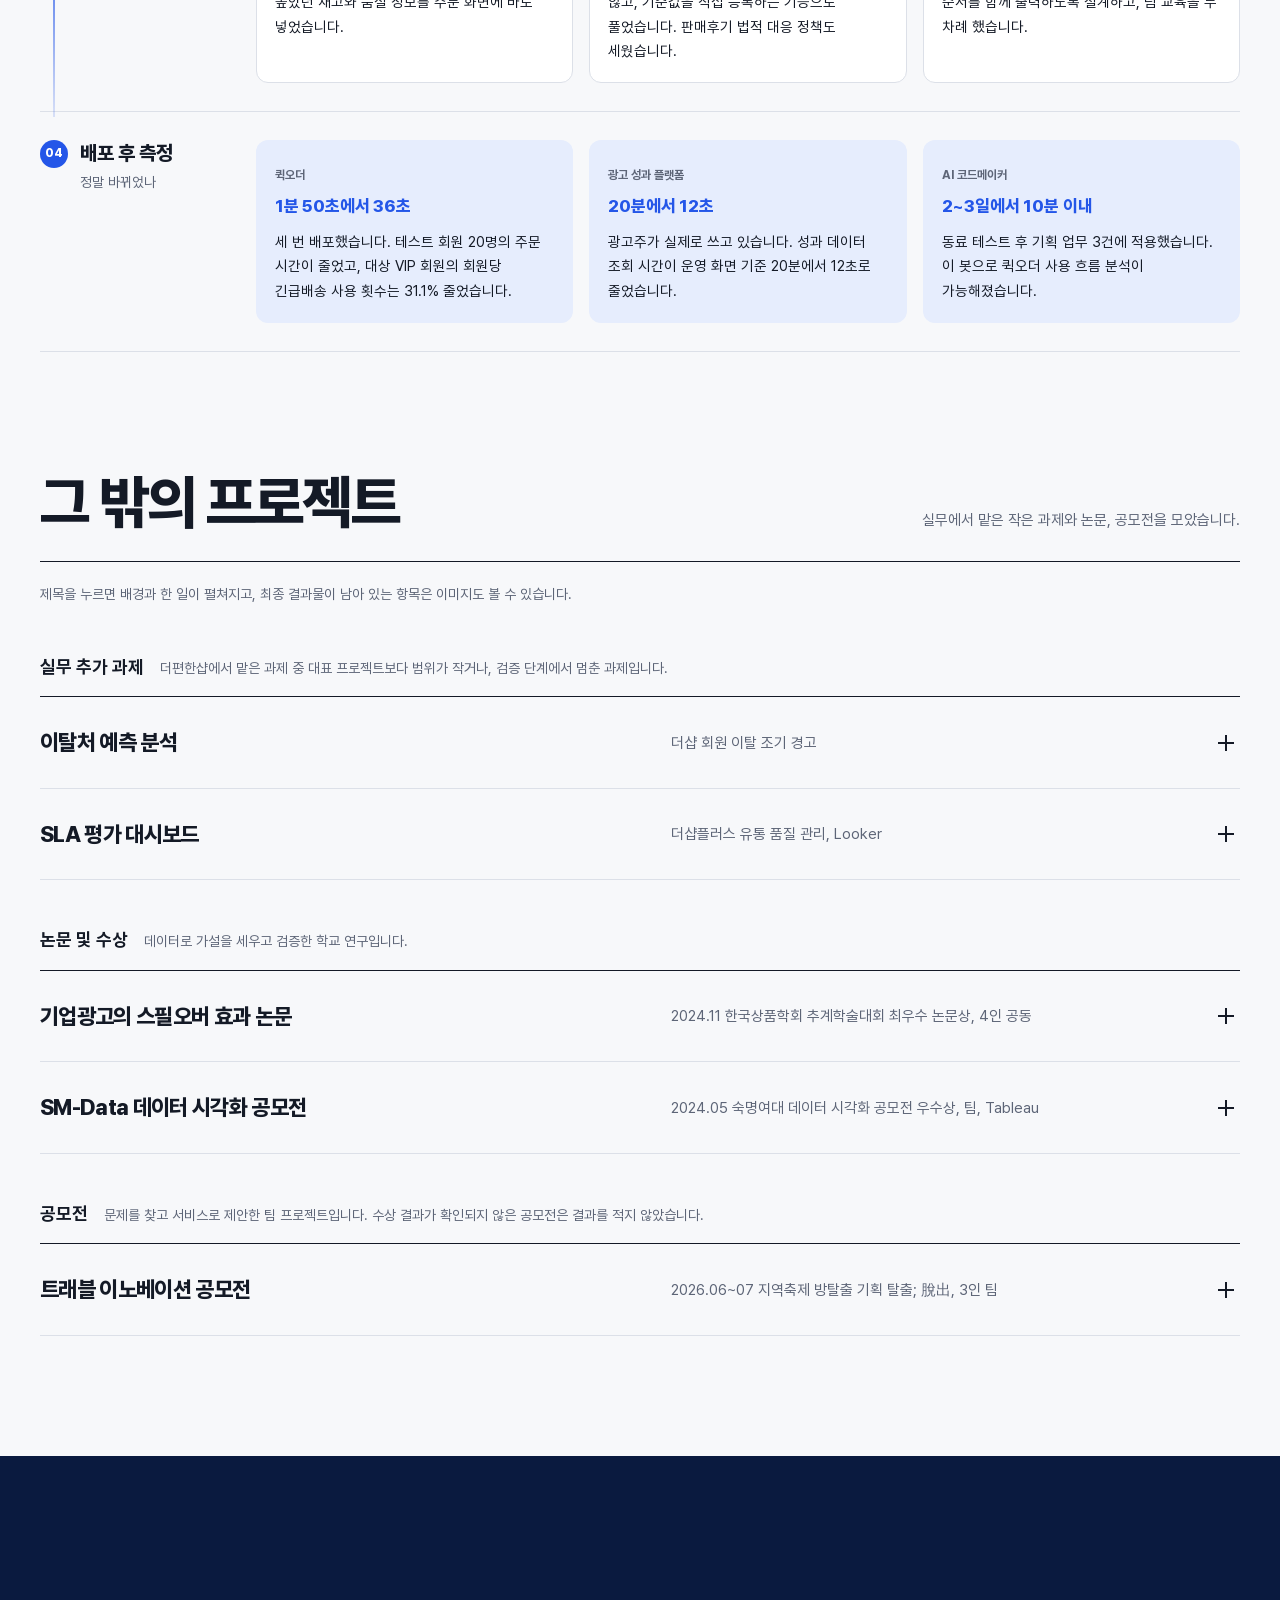
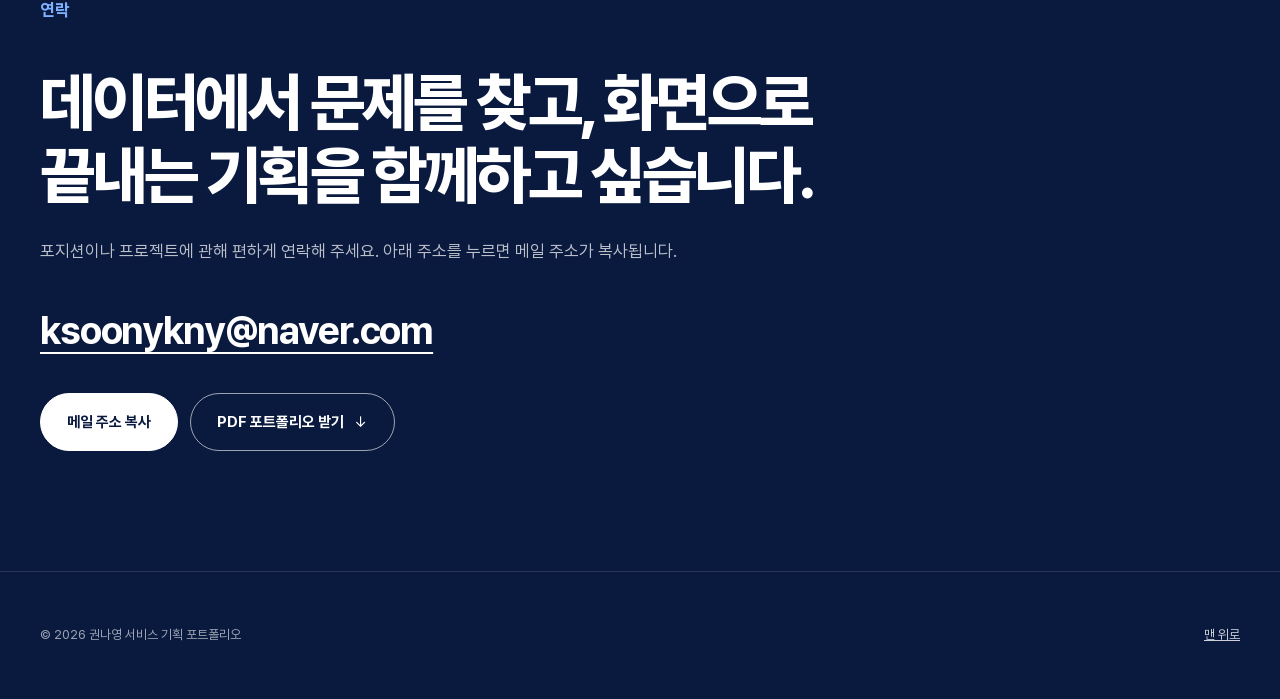
==== commit 7ccad2bc: "Add files via upload" ====
--- a/index.html
+++ b/index.html
@@ -33,9 +33,9 @@
 <span class="im-b">테스트 회원 20명, 도입 전후 평균</span>
 </div>
 <div class="im">
-<span class="im-k">긴급배송 사용률 변화</span>
-<span class="im-v"><span class="im-to" id="rnum">−0.0%p</span></span>
-<span class="im-b">출시 직전 2주 대비 출시 한 달 뒤 2주</span>
+<span class="im-k">회원당 긴급배송 사용 횟수</span>
+<span class="im-v"><span class="im-to" id="rnum">−0.0%</span></span>
+<span class="im-b">대상 VIP 회원, 출시 직전 2주 대비 출시 한 달 뒤 2주</span>
 </div>
 </div>
 <div class="il i-sign sign">
@@ -60,8 +60,8 @@
   <div class="container">
     <h1><span class="line"><span>고객의 불편을 데이터로 찾고</span></span><span class="line"><span><em>화면으로 해결</em>합니다.</span></span></h1>
     <div class="hero-stats">
-      <div><b data-count="−31.1%p">−31.1%p</b><span>긴급배송 사용률<small>퀵오더, 출시 직전 2주 대비 출시 한 달 뒤 2주</small></span></div>
-      <div><b data-count="12초">12초</b><span>건당 광고 성과 보고서 작성<small>광고 성과 플랫폼, 기존 20분</small></span></div>
+      <div><b data-count="−31.1%">−31.1%</b><span>회원당 긴급배송 사용 횟수<small>퀵오더 대상 VIP 회원, 출시 직전 2주 대비 출시 한 달 뒤 2주</small></span></div>
+      <div><b data-count="12초">12초</b><span>성과 데이터 조회 시간<small>광고 성과 플랫폼, 기존 20분</small></span></div>
       <div><b data-count="10분 이내">10분 이내</b><span>필요한 데이터 확인까지<small>AI 코드메이커, 기존 2~3일</small></span></div>
     </div>
   </div>
@@ -193,7 +193,7 @@
       </div>
       <div class="fm-row" data-reveal style="--d:0.06s">
         <div class="fm-stage"><span class="fm-n">02</span><b>가설과 검증</b><span class="fm-q">정말 그런가</span></div>
-        <div class="fm-cell"><span class="fm-tag">퀵오더</span><b>63.6%에서 85.1%</b><p>예측 알림 정확도 기준 70%를 먼저 정하고 넘겼습니다. 그래도 링크를 누르지 않아 약국 5곳을 찾아가 이유를 들었습니다.</p></div><div class="fm-cell"><span class="fm-tag">광고 성과 플랫폼</span><b>지표 4묶음과 AI 목업</b><p>지표를 유입, 전환, 비교, 충성도로 나눠 설계했습니다. AI로 만든 목업으로 광고주 PM과 CH 전문가의 의견을 받았습니다.</p></div><div class="fm-cell"><span class="fm-tag">AI 코드메이커</span><b>넣으면 코드가 나오는 봇</b><p>컬럼명과 분석 목적을 넣으면 파이썬 코드가 나오는 봇을 만들고, 실제 주문 데이터로 테스트하며 다듬었습니다.</p></div>
+        <div class="fm-cell"><span class="fm-tag">퀵오더</span><b>63.6%에서 85.1%</b><p>예측 알림 정확도 기준 70%를 먼저 정하고 넘겼습니다. 그래도 링크를 누르지 않아 약국 5곳을 찾아가 이유를 들었습니다.</p></div><div class="fm-cell"><span class="fm-tag">광고 성과 플랫폼</span><b>지표 4묶음과 AI 목업</b><p>지표를 유입, 전환, 비교, 충성도로 나눠 설계했습니다. AI로 만든 목업으로 광고주 PM과 광고 전문가의 의견을 받았습니다.</p></div><div class="fm-cell"><span class="fm-tag">AI 코드메이커</span><b>넣으면 코드가 나오는 봇</b><p>컬럼명과 분석 목적을 넣으면 파이썬 코드가 나오는 봇을 만들고, 실제 주문 데이터로 테스트하며 다듬었습니다.</p></div>
       </div>
       <div class="fm-row" data-reveal style="--d:0.12s">
         <div class="fm-stage"><span class="fm-n">03</span><b>화면과 정책</b><span class="fm-q">무엇을 바꿀까</span></div>
@@ -201,7 +201,7 @@
       </div>
       <div class="fm-row" data-reveal style="--d:0.18s">
         <div class="fm-stage"><span class="fm-n">04</span><b>배포 후 측정</b><span class="fm-q">정말 바뀌었나</span></div>
-        <div class="fm-cell"><span class="fm-tag">퀵오더</span><b>1분 50초에서 36초</b><p>세 번 배포했습니다. 테스트 회원 20명의 주문 시간이 줄었고, 긴급배송 사용률은 31.1%p 낮아졌습니다.</p></div><div class="fm-cell"><span class="fm-tag">광고 성과 플랫폼</span><b>20분에서 12초</b><p>광고주가 실제로 쓰고 있습니다. 건당 보고서 작성 시간이 내부 업무 기준 20분에서 12초로 줄었습니다.</p></div><div class="fm-cell"><span class="fm-tag">AI 코드메이커</span><b>2~3일에서 10분 이내</b><p>오류율은 초기 테스트 대비 30% 줄었습니다. 이 봇으로 퀵오더 사용 흐름 분석이 가능해졌습니다.</p></div>
+        <div class="fm-cell"><span class="fm-tag">퀵오더</span><b>1분 50초에서 36초</b><p>세 번 배포했습니다. 테스트 회원 20명의 주문 시간이 줄었고, 대상 VIP 회원의 회원당 긴급배송 사용 횟수는 31.1% 줄었습니다.</p></div><div class="fm-cell"><span class="fm-tag">광고 성과 플랫폼</span><b>20분에서 12초</b><p>광고주가 실제로 쓰고 있습니다. 성과 데이터 조회 시간이 운영 화면 기준 20분에서 12초로 줄었습니다.</p></div><div class="fm-cell"><span class="fm-tag">AI 코드메이커</span><b>2~3일에서 10분 이내</b><p>동료 테스트 후 기획 업무 3건에 적용했습니다. 이 봇으로 퀵오더 사용 흐름 분석이 가능해졌습니다.</p></div>
       </div>
     </div>
   </div>
@@ -209,7 +209,7 @@
 
 <section class="block" id="others" data-view="추가 경험" style="padding-top:0">
   <div class="container">
-    <div class="s-head" data-reveal><h2>그 밖의 프로젝트</h2><p>실무에서 맡은 작은 과제, 학회 논문, 공모전과 학교 프로젝트를 모았습니다.</p></div>
+    <div class="s-head" data-reveal><h2>그 밖의 프로젝트</h2><p>실무에서 맡은 작은 과제와 논문, 공모전을 모았습니다.</p></div>
     <p class="hint">제목을 누르면 배경과 한 일이 펼쳐지고, 최종 결과물이 남아 있는 항목은 이미지도 볼 수 있습니다.</p>
     <div class="o-group" data-reveal>
       <p class="o-gh"><b>실무 추가 과제</b><span>더편한샵에서 맡은 과제 중 대표 프로젝트보다 범위가 작거나, 검증 단계에서 멈춘 과제입니다.</span></p>
@@ -222,28 +222,6 @@
         <summary><span class="o-title">SLA 평가 대시보드</span><span class="o-sub">더샵플러스 유통 품질 관리, Looker</span><span class="o-plus" aria-hidden="true"></span></summary>
         <dl><div><dt>배경</dt><dd>구색, 최저가, 반품, 품절약을 관리할 공통 기준이 없어 데이터 재조회와 책임 소재 문제가 반복됐습니다.</dd></div><div><dt>한 일</dt><dd>SLA 지표 4가지를 정의하고, n8n으로 매일 오전 7시 구글시트를 갱신해 Looker로 시각화하는 구조를 만들었습니다.</dd></div><div><dt>과정</dt><dd>자동 갱신 시 수식이 깨지는 문제를 '가공용' 탭을 따로 두어 해결했습니다.</dd></div></dl>
       </details>
-      <details class="other" data-log="other_open" data-label="입고요청 대시보드">
-        <summary><span class="o-title">입고요청 대시보드</span><span class="o-sub">품절 상품 입고요청과 공급사 응답율</span><span class="o-plus" aria-hidden="true"></span></summary>
-        <dl><div><dt>배경</dt><dd>의약품 수급 불안 속에서 회원의 입고요청에 공급사가 얼마나 응답하는지 볼 수 없었습니다.</dd></div><div><dt>한 일</dt><dd>약사, 공급사, 더샵 각각의 이득을 기준으로 입고요청 순위, 공급사 응답 소요시간 대시보드를 기획했습니다.</dd></div><div><dt>과정</dt><dd>개발팀과 SQL 조회조건과 채널별 데이터 조인 구조를 정의하고, 대시보드별 매뉴얼을 만들었습니다.</dd></div></dl>
-      </details>
-      <details class="other" data-log="other_open" data-label="냉장의약품 RFID 재고관리">
-        <summary><span class="o-title">냉장의약품 RFID 재고관리</span><span class="o-sub">병원몰 재고관리 자동화 검토</span><span class="o-plus" aria-hidden="true"></span></summary>
-        <dl><div><dt>배경</dt><dd>병원몰에서 냉장의약품 비중이 컸지만, 병의원 재고관리는 수기 중심이었습니다.</dd></div><div><dt>한 일</dt><dd>진료과별 사용량을 분석하고, 수수료 수익과 태그비, 리더기 비용을 비교한 BEP 분석으로 리더기 무상 제공 대상 기준을 설계했습니다.</dd></div><div><dt>복기</dt><dd>확보 가능한 제품이 대부분 상온 제품이라 목적에 맞는 실험군을 구하기 어려웠다는 구조적 한계를 확인했습니다.</dd></div></dl>
-      </details>
-      </div>
-    </div>
-    <div class="o-group" data-reveal>
-      <p class="o-gh"><b>인턴 및 직무 교육</b><span>T1 사업개발팀 인턴과 T1A 수업에서 한 기획 과제입니다.</span></p>
-      <div class="others">
-      <details class="other" data-log="other_open" data-label="T1 인턴">
-        <summary><span class="o-title">T1 인턴</span><span class="o-sub">2023.10~11 SK Telecom CS T1, Business Development Team, 약 1개월</span><span class="o-plus" aria-hidden="true"></span></summary>
-        <dl><div><dt>배경</dt><dd>T1 멤버십과 T1A(T1 e스포츠 아카데미) 사업을 넓힐 방안을 찾는 사업개발팀에서 한 달간 일했습니다. 기간이 짧아 정량 성과는 없습니다.</dd></div><div><dt>한 일</dt><dd>멤버십 리뉴얼 기획안을 썼습니다. 구매력이 낮고 정보성 콘텐츠를 원하는 남성 팬을 위해 월 3,900원 SILVER 등급을 두고, GOLDEN과 PREMIUM까지 등급을 나눴습니다. 유튜브 콘텐츠 최대 72시간 선공개, 포인트 제도, 네이버 체크인 챌린지를 참고한 SHOW YOUR T1 커뮤니티 챌린지를 함께 제안했습니다.</dd></div><div><dt>과정</dt><dd>국내 단기 프로그램으로 방학 6주 라인 평가 프로그램(12회), 1박2일과 2박3일 캠프, 게임 체험형 캠프, 프로 준비 캠프의 일정과 가격을 짰고, 학교와 학원 컨택 리스트를 정리했습니다. T1A 수강생과 2군의 내전 라이브 같은 유튜브 기획안, 팝업스토어 현장 운영 점검 보고서, 크리에이터 홍보 대본 수정, 뷰잉파티 이벤트 아이디어도 맡았습니다.</dd></div></dl>
-      </details>
-      <details class="other" data-log="other_open" data-label="T1A 수업 팀 과제, To 1st Academy">
-        <summary><span class="o-title">T1A 수업 팀 과제, To 1st Academy</span><span class="o-sub">2023.08~09 T1A Path To E-sports 수업, 5인 팀</span><span class="o-plus" aria-hidden="true"></span></summary>
-        <dl><div><dt>배경</dt><dd>오프라인 아카데미는 수용 인원에 한계가 있고, 유튜브가 경쟁 상대로 떠오르면서 T1A의 매출을 어떻게 늘릴지가 주제였습니다.</dd></div><div><dt>한 일</dt><dd>SWOT 분석을 바탕으로 세 가지 사업을 제안했습니다. e스포츠 입시 컨설팅 PTU(입시 입문반 1회 90분 20만원, 입시 완결반 80만원, 대학 프로 진학반 80만원), 2박3일 캠프 TCK(T1A Champions Korea), 가족이 함께 참여하는 T1 Arcade입니다.</dd></div><div><dt>과정</dt><dd>PTU는 STP와 고객여정지도로 목표 고객을 정했고, TCK는 경쟁 아카데미의 캠프와 기간 및 가격을 비교했습니다. 마지막으로 홈페이지 리뉴얼과 T1A 전용 유튜브 개설을 홍보 수단으로 제안했습니다.</dd></div></dl>
-        <figure class="o-fig n4"><div class="o-shots"><button type="button" class="zoom" aria-label="이미지 크게 보기"><img src="assets/img/o-t1a-1.webp" alt="To 1st Academy, 최고를 향한 여정 발표 표지" loading="lazy"></button><button type="button" class="zoom" aria-label="이미지 크게 보기"><img src="assets/img/o-t1a-2.webp" alt="발표 목차" loading="lazy"></button><button type="button" class="zoom" aria-label="이미지 크게 보기"><img src="assets/img/o-t1a-3.webp" alt="PTU 입시 컨설팅 가격과 장소 슬라이드" loading="lazy"></button><button type="button" class="zoom" aria-label="이미지 크게 보기"><img src="assets/img/o-t1a-4.webp" alt="TCK 캠프 홍보 포스터 슬라이드" loading="lazy"></button></div><figcaption>최종 발표 자료입니다. 표지, 목차, PTU 가격과 장소, TCK 캠프 포스터 순서입니다.</figcaption></figure>
-      </details>
       </div>
     </div>
     <div class="o-group" data-reveal>
@@ -262,44 +240,12 @@
       </div>
     </div>
     <div class="o-group" data-reveal>
-      <p class="o-gh"><b>공모전 및 학교 프로젝트</b><span>문제를 찾고 서비스로 제안한 팀 프로젝트입니다. 수상 결과가 확인되지 않은 공모전은 결과를 적지 않았습니다.</span></p>
+      <p class="o-gh"><b>공모전</b><span>문제를 찾고 서비스로 제안한 팀 프로젝트입니다. 수상 결과가 확인되지 않은 공모전은 결과를 적지 않았습니다.</span></p>
       <div class="others">
-      <details class="other" data-log="other_open" data-label="CJ 외식 마케팅 아이디어 챌린지">
-        <summary><span class="o-title">CJ 외식 마케팅 아이디어 챌린지</span><span class="o-sub">2025.01 CJ프레시웨이, 청년다방 마케팅 제안, 3인 팀</span><span class="o-plus" aria-hidden="true"></span></summary>
-        <dl><div><dt>배경</dt><dd>즉석떡볶이 프랜차이즈 경쟁이 심해진 상황에서, 청년다방이 1020 고객의 매장 방문을 늘릴 통합 마케팅 아이디어가 과제였습니다.</dd></div><div><dt>한 일</dt><dd>신학기 프로모션 청년다와방을 제안했습니다. 숏폼 영상, 토핑 성격 테스트, 매장에서 떡을 25cm에 맞춰 자르면 할인해 주는 2025 롱떡 챌린지를 하나의 캠페인으로 묶었습니다.</dd></div><div><dt>근거</dt><dd>1020 대상 설문(1월 12일~20일)에서 응답자 90% 이상이 청년다방 커피를 마셔 본 적이 없었고, 그중 약 35%는 커피를 파는지 몰랐습니다. 그래서 식사 후 커피를 할인하는 식후샷 이벤트와 커피 신메뉴를 함께 제안했습니다.</dd></div></dl>
-        <figure class="o-fig n5"><div class="o-shots"><button type="button" class="zoom" aria-label="이미지 크게 보기"><img src="assets/img/o-cj-1.webp" alt="2025 롱떡 챌린지 오프라인 포스터" loading="lazy"></button><button type="button" class="zoom" aria-label="이미지 크게 보기"><img src="assets/img/o-cj-2.webp" alt="롱떡 챌린지 숏폼 썸네일" loading="lazy"></button><button type="button" class="zoom" aria-label="이미지 크게 보기"><img src="assets/img/o-cj-3.webp" alt="청년다방 성격 테스트 시작 화면" loading="lazy"></button><button type="button" class="zoom" aria-label="이미지 크게 보기"><img src="assets/img/o-cj-4.webp" alt="청년다방 성격 테스트 질문 화면" loading="lazy"></button><button type="button" class="zoom" aria-label="이미지 크게 보기"><img src="assets/img/o-cj-5.webp" alt="청년다방 커피 신메뉴 컵 시안" loading="lazy"></button></div><figcaption>제안서에 넣은 시안입니다. 롱떡 챌린지 포스터와 숏폼 썸네일, 토핑 성격 테스트 화면, 커피 신메뉴 컵 시안 순서입니다.</figcaption></figure>
-      </details>
       <details class="other" data-log="other_open" data-label="트래블 이노베이션 공모전">
         <summary><span class="o-title">트래블 이노베이션 공모전</span><span class="o-sub">2026.06~07 지역축제 방탈출 기획 탈출; 脫出, 3인 팀</span><span class="o-plus" aria-hidden="true"></span></summary>
         <dl><div><dt>배경</dt><dd>하회마을 방문객은 코로나19 이후 연 50만~60만 명 수준으로 줄었고, 가을 축제 시기에만 몰렸습니다. 볼거리 위주라 머무는 시간과 소비도 짧았습니다.</dd></div><div><dt>한 일</dt><dd>역사 기반 방탈출 축제 아이디어를 처음 제안했고, 팀 논의를 거쳐 안동 하회마을을 무대로 정했습니다. 참가자가 쓰는 웹 앱의 화면 흐름(인트로, 로그인, 역할 배정, 미션, 최종 결과)과 공통 UI 규칙을 정하고, <a href="https://knypoiu7809-boop.github.io/hahoe-escape/" target="_blank" rel="noopener">실제 웹 앱</a>으로 만들었습니다. 장소 제안과 예산안도 맡았습니다.</dd></div><div><dt>과정</dt><dd>사라진 하회탈을 찾는 이야기에 역할별 히든미션을 붙이고, 지도, 힌트, GPS 위치 확인을 웹 앱에 넣었습니다. 가이드북, 기본 키트, 굿즈, 경품 구조를 하나의 동선으로 묶어 비축제 기간에도 운영할 수 있는 상시 콘텐츠로 제안했습니다.</dd></div></dl>
         <figure class="o-fig n5"><div class="o-shots"><button type="button" class="zoom" aria-label="이미지 크게 보기"><img src="assets/img/o-tr-1.webp" alt="탈출; 脫出 제안서 표지" loading="lazy"></button><button type="button" class="zoom" aria-label="이미지 크게 보기"><img src="assets/img/o-tr-2.webp" alt="웹 앱 화면 전환 플로우와 공통 UI 규칙" loading="lazy"></button><button type="button" class="zoom" aria-label="이미지 크게 보기"><img src="assets/img/o-tr-3.webp" alt="웹 앱 인트로와 로그인 화면" loading="lazy"></button><button type="button" class="zoom" aria-label="이미지 크게 보기"><img src="assets/img/o-tr-4.webp" alt="웹 앱 미션 진행 화면" loading="lazy"></button><button type="button" class="zoom" aria-label="이미지 크게 보기"><img src="assets/img/o-tr-5.webp" alt="예산안 및 수익구조" loading="lazy"></button></div><figcaption>제출한 제안서입니다. 표지, 웹 앱 화면 플로우와 UI 규칙, 인트로와 로그인 화면, 미션 진행 화면, 예산안 순서입니다.</figcaption></figure>
-      </details>
-      <details class="other" data-log="other_open" data-label="문화데이터 공모전">
-        <summary><span class="o-title">문화데이터 공모전</span><span class="o-sub">2024.07 아이디어 부문, 지역 축제 추천 플랫폼, 3인 팀</span><span class="o-plus" aria-hidden="true"></span></summary>
-        <dl><div><dt>배경</dt><dd>해마다 1,170개가 넘는 지역축제가 열리지만 비슷한 프로그램이 반복돼, 방문객이 취향에 맞는 축제를 찾기 어렵다고 봤습니다.</dd></div><div><dt>한 일</dt><dd>취향과 기간을 고르면 축제를 추천하고 주변 놀거리와 맛집까지 이어 주는 흐름을 잡았습니다. 축제 검색량 데이터를 형태소 분석해 분류하고, 블로그 제목을 크롤링해 축제별 연관 키워드를 뽑는 방안을 냈습니다.</dd></div><div><dt>과정</dt><dd>블로그 키워드 빈도분석과 방문객 수 회귀분석을 진행했고, 축제 유형보다 예산이 방문객 수에 유의한 변수라는 점을 확인했습니다.</dd></div></dl>
-      </details>
-      <details class="other" data-log="other_open" data-label="미래도서관 공모전">
-        <summary><span class="o-title">미래도서관 공모전</span><span class="o-sub">2024.01~04 국립중앙도서관, 시니어 플랫폼 가나다란 제안, 팀</span><span class="o-plus" aria-hidden="true"></span></summary>
-        <dl><div><dt>배경</dt><dd>60세 이상 도서관 회원 비율은 6.02%(2023년, 도서관 정보나루)로 낮았고, 기존 노인 서비스는 일시적인 편의 도구에 머물렀습니다.</dd></div><div><dt>한 일</dt><dd>활동적인 시니어가 콘텐츠를 만들고 다른 시니어가 이용하는 Senior to Senior 앱 가나다란을 제안했습니다. 시니어가 녹음한 오디오북과 도서 팟캐스트, 시니어가 가르치는 클래스, 커뮤니티를 담았습니다.</dd></div><div><dt>과정</dt><dd>도서관 정보나루의 연령별 인기 대출 도서 데이터로 60대 이상 인기 도서를 첫 화면에 보여주고, 오디오북 유무에 따라 듣기 또는 가까운 도서관 대출로 이어지게 설계했습니다.</dd></div></dl>
-      </details>
-      <details class="other" data-log="other_open" data-label="한국산업단지공단 공공데이터 공모전">
-        <summary><span class="o-title">한국산업단지공단 공공데이터 공모전</span><span class="o-sub">산업단지 안전사고 예측 알림 서비스 제리미, 팀</span><span class="o-plus" aria-hidden="true"></span></summary>
-        <dl><div><dt>배경</dt><dd>중소기업 중대사고의 97%가 20년 이상 된 노후 산업단지에서 발생했고, 기존 안전관리는 사고 이후 대응에 가까웠습니다.</dd></div><div><dt>한 일</dt><dd>사고 데이터로 사고가 잦은 시기와 구역을 찾고, 근로자 앱으로 위험 시기 경보, 안전 대안 안내, 원클릭 신고를 제공하는 제리미(제조업 사고 알리미)를 기획했습니다.</dd></div><div><dt>과정</dt><dd>업종마다 사고 유형이 달라, 비슷한 업종끼리 묶어 정보를 공유해야 예측이 쓸모 있다는 피드백을 반영했습니다.</dd></div></dl>
-      </details>
-      <details class="other" data-log="other_open" data-label="DATA 111, Your-K">
-        <summary><span class="o-title">DATA 111, Your-K</span><span class="o-sub">2023.07 메타버스로 외래관광객 관광 문제 해결, 팀</span><span class="o-plus" aria-hidden="true"></span></summary>
-        <dl><div><dt>배경</dt><dd>외래관광객 방문이 서울과 일부 지역에 몰렸고, 외래관광객은 여행 전 공공기관 관광 사이트를 거의 쓰지 않았습니다(2019 외래관광조사).</dd></div><div><dt>한 일</dt><dd>데이터 분석과 발표 자료 구성을 맡았습니다. 2019년과 2022년 외래관광객 실태조사로 미국, 일본, 중국 관광객의 방문지 네트워크를 그려 서울 쏠림을 보여줬습니다.</dd></div><div><dt>과정</dt><dd>분석을 근거로 외래관광객이 가상 공간에서 지역을 미리 체험하고 추천 경로를 받는 Your-K를 제안하고, 전주를 예시로 추천 경로와 예상 경비를 정리했습니다.</dd></div></dl>
-        <figure class="o-fig n3"><div class="o-shots"><button type="button" class="zoom" aria-label="이미지 크게 보기"><img src="assets/img/o-d111-1.webp" alt="내 손 안에 한국 여행 Your-K 발표 표지" loading="lazy"></button><button type="button" class="zoom" aria-label="이미지 크게 보기"><img src="assets/img/o-d111-2.webp" alt="2019년과 2022년 방문지 권역 네트워크 비교 슬라이드" loading="lazy"></button><button type="button" class="zoom" aria-label="이미지 크게 보기"><img src="assets/img/o-d111-3.webp" alt="방문지역 내부 이동과 외부 이동 비교 슬라이드" loading="lazy"></button></div><figcaption>최종 발표 자료입니다. 표지, 방문지 권역 네트워크 비교, 지역별 내부 이동과 외부 이동 비교 슬라이드 순서입니다.</figcaption></figure>
-      </details>
-      <details class="other" data-log="other_open" data-label="마케팅전략, 올리브영">
-        <summary><span class="o-title">마케팅전략, 올리브영</span><span class="o-sub">2023.04~06 교내 마케팅전략 수업, 5인 팀</span><span class="o-plus" aria-hidden="true"></span></summary>
-        <dl><div><dt>배경</dt><dd>혜택만 챙기고 떠나는 체리슈머 고객을 어떻게 다시 오게 할지가 주제였습니다.</dd></div><div><dt>한 일</dt><dd>뷰티 고관여자 데이터를 제로 파티(설문)와 퍼스트 파티(앱 활동, 검색 기록, 구매 내역, 푸시 반응)로 나눠 수집 구조를 설계했습니다. 최종 발표 자료에서는 체리슈머 정의와 앱 화면 제안 부분을 만들었습니다.</dd></div><div><dt>과정</dt><dd>수집한 데이터를 바탕으로 체리슈머의 재방문을 늘리는 메시지 시나리오와 데이터 기반 개인화 서비스를 제안했습니다.</dd></div></dl>
-        <figure class="o-fig n3"><div class="o-shots"><button type="button" class="zoom" aria-label="이미지 크게 보기"><img src="assets/img/o-oy-1.webp" alt="올리브영 체리슈머를 잡아라 발표 표지" loading="lazy"></button><button type="button" class="zoom" aria-label="이미지 크게 보기"><img src="assets/img/o-oy-2.webp" alt="발표 목차" loading="lazy"></button><button type="button" class="zoom" aria-label="이미지 크게 보기"><img src="assets/img/o-oy-3.webp" alt="올리브영 뷰티 고관여자 제로 파티 데이터 슬라이드" loading="lazy"></button></div><figcaption>최종 발표 자료입니다. 표지, 목차, 고객 데이터 수집 설계 슬라이드 순서입니다.</figcaption></figure>
-      </details>
-      <details class="other" data-log="other_open" data-label="스파이더코어 산학 프로젝트">
-        <summary><span class="o-title">스파이더코어 산학 프로젝트</span><span class="o-sub">2023.04~08 기업 스파이더코어 산학 협력</span><span class="o-plus" aria-hidden="true"></span></summary>
-        <dl><div><dt>배경</dt><dd>기업이 제공한 AutoEncoder 기반 링크 예측 모델(유전자 상호작용 데이터)을 최적화하는 과제였습니다.</dd></div><div><dt>한 일</dt><dd>활성화 함수, 가중치 초기화, 옵티마이저, 손실 함수를 정리해 동료와 함께 발표했고, 모델의 활성화 함수를 ReLU에서 LeakyReLU, PReLU로 바꿔 실험했습니다.</dd></div><div><dt>결과</dt><dd>기존 AutoEncoder보다 GNN 계열 GraphSAGE의 정확도가 더 높게 나왔다는 결과를 정리했습니다.</dd></div></dl>
-        <figure class="o-fig n2"><div class="o-shots"><button type="button" class="zoom" aria-label="이미지 크게 보기"><img src="assets/img/o-sp-1.webp" alt="스파이더코어 산학 협력 프로젝트 중간 발표 슬라이드" loading="lazy"></button><button type="button" class="zoom" aria-label="이미지 크게 보기"><img src="assets/img/o-sp-2.webp" alt="전체 결과 요약 슬라이드" loading="lazy"></button></div><figcaption>발표 자료입니다. 중간 발표 슬라이드와 전체 결과 요약 순서입니다.</figcaption></figure>
       </details>
       </div>
     </div>
